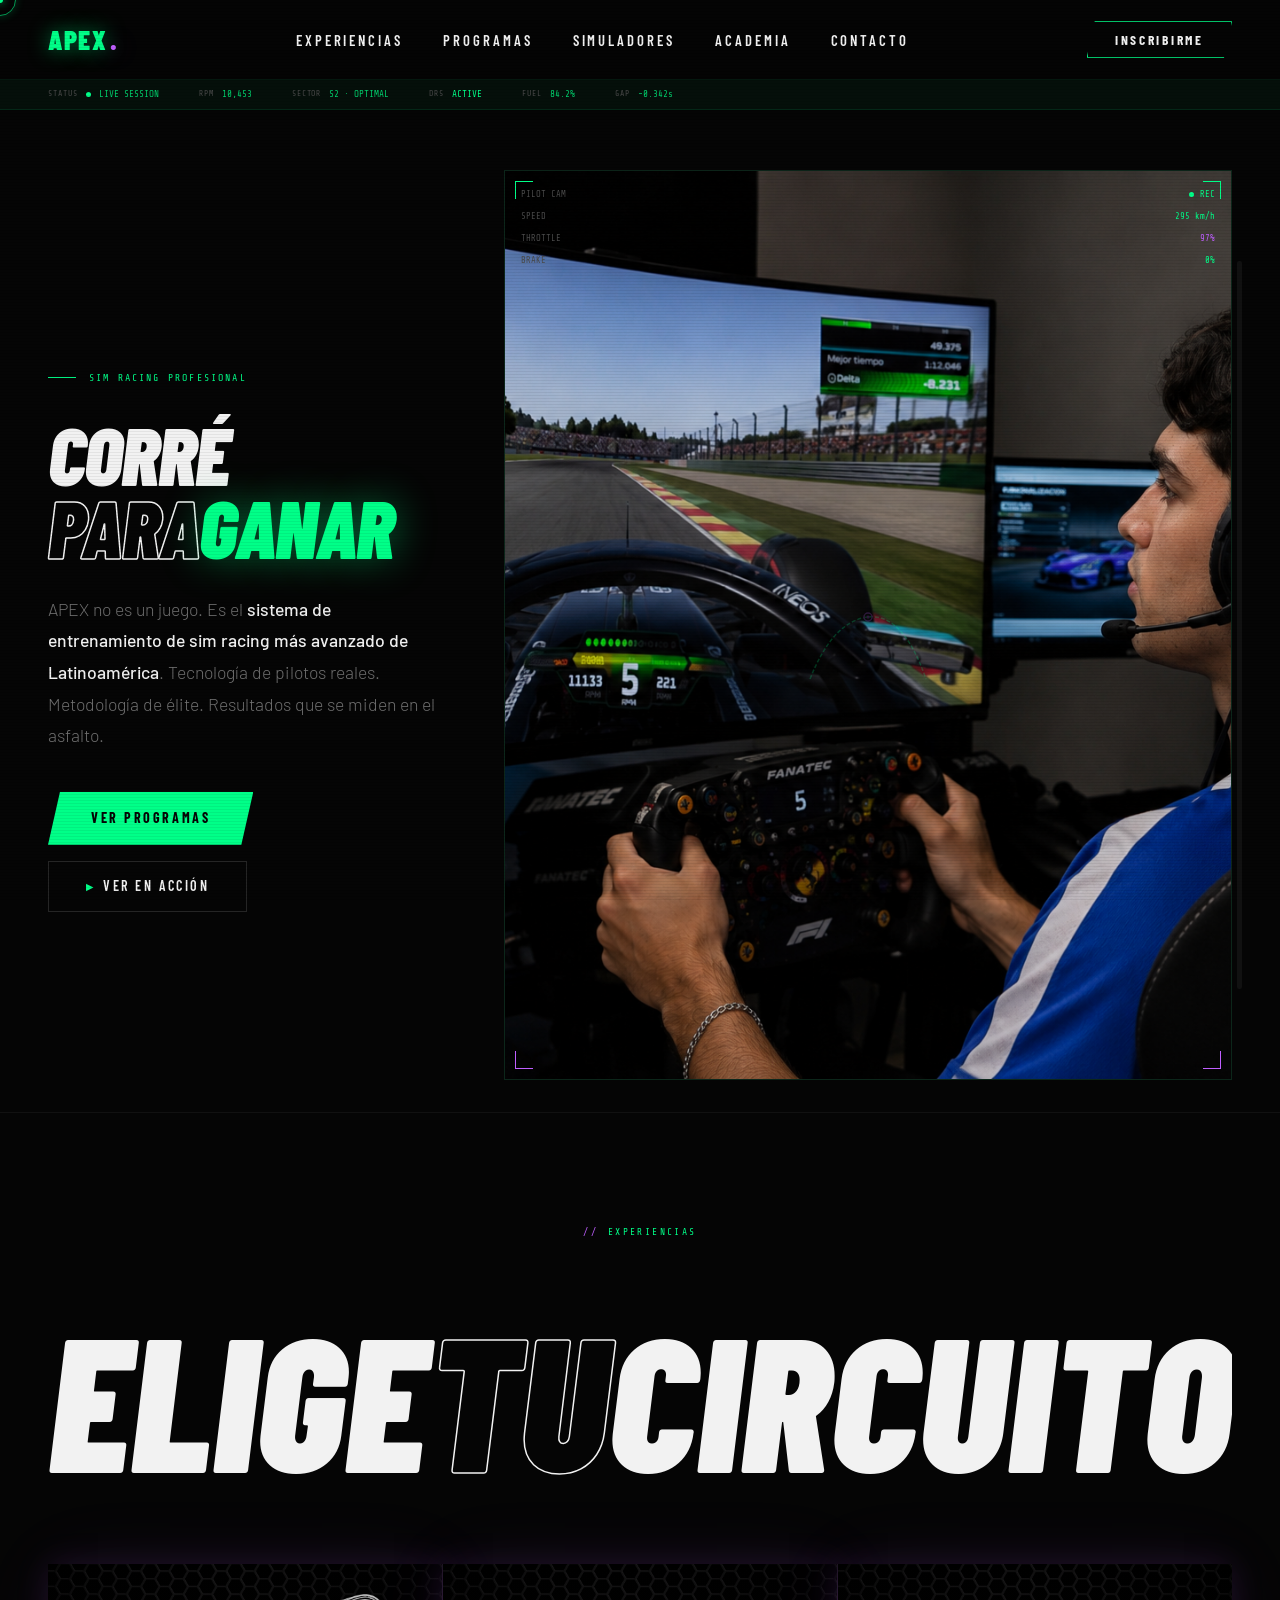
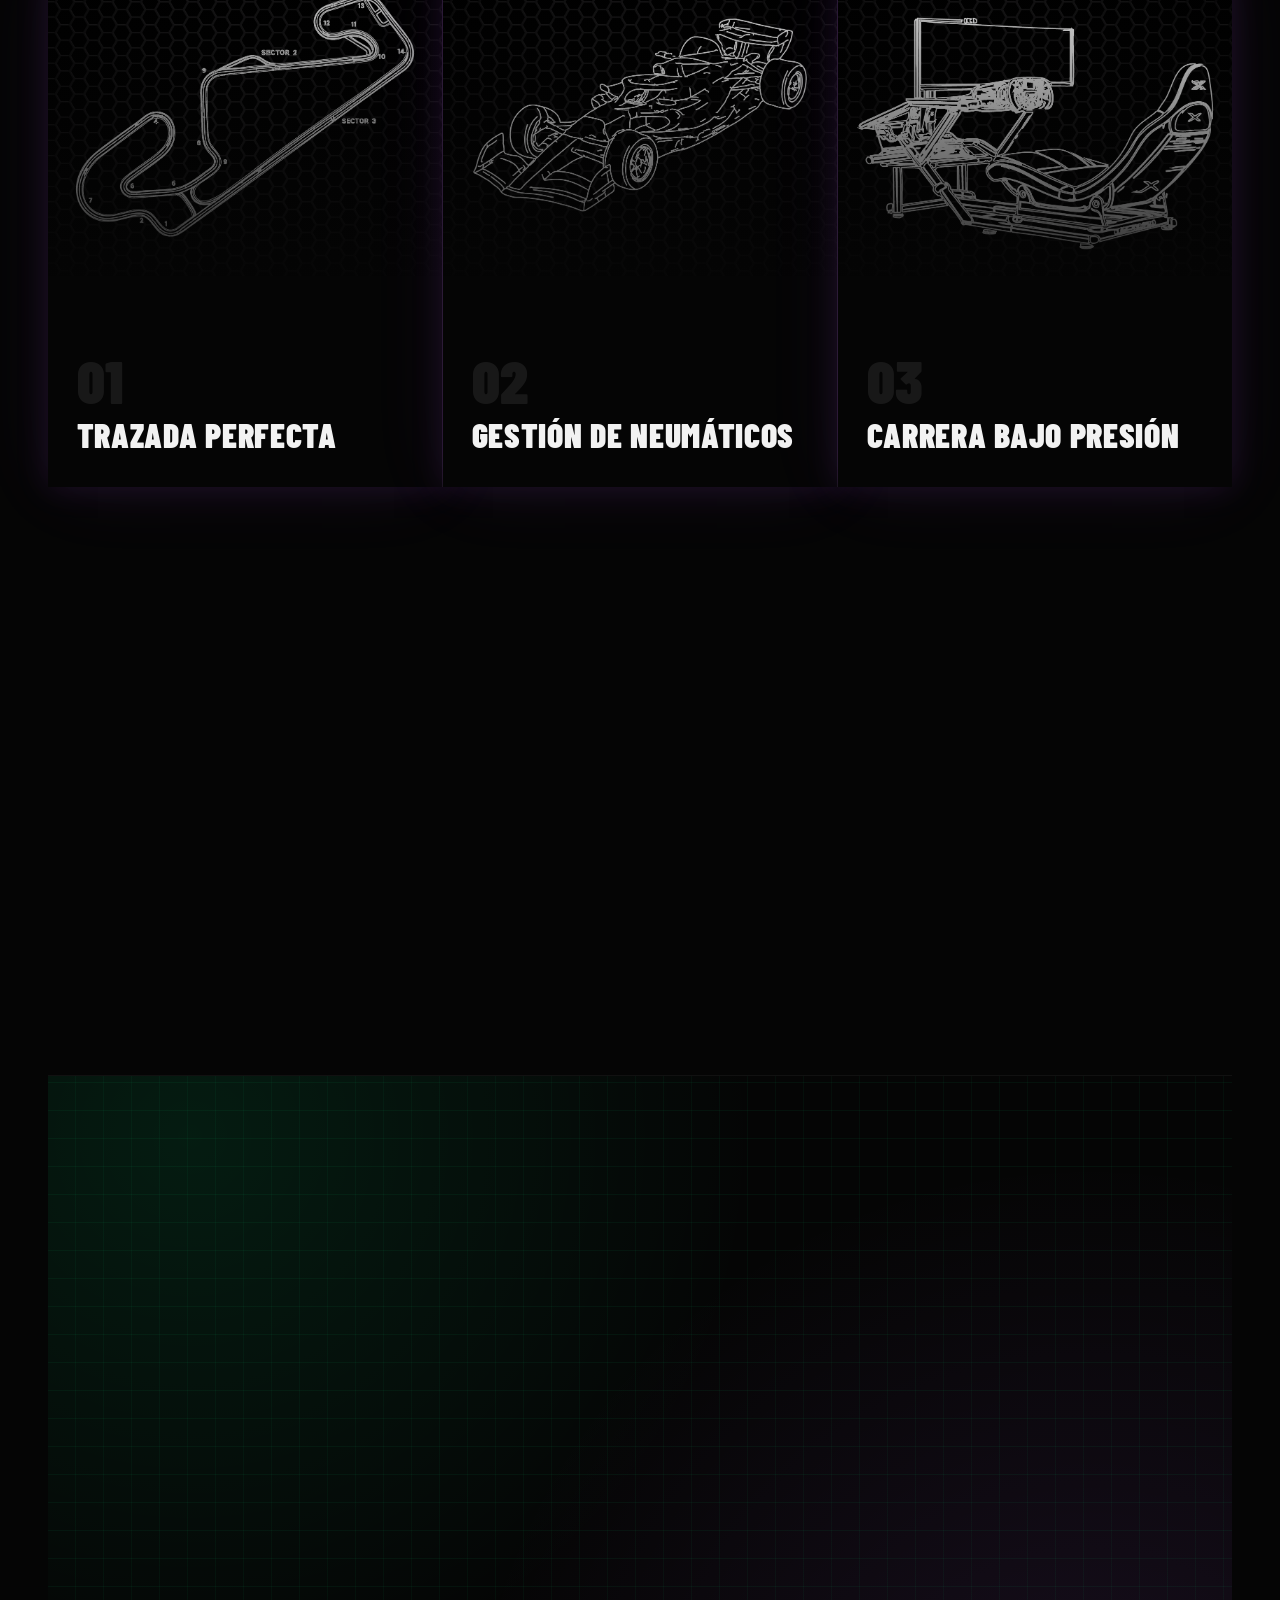
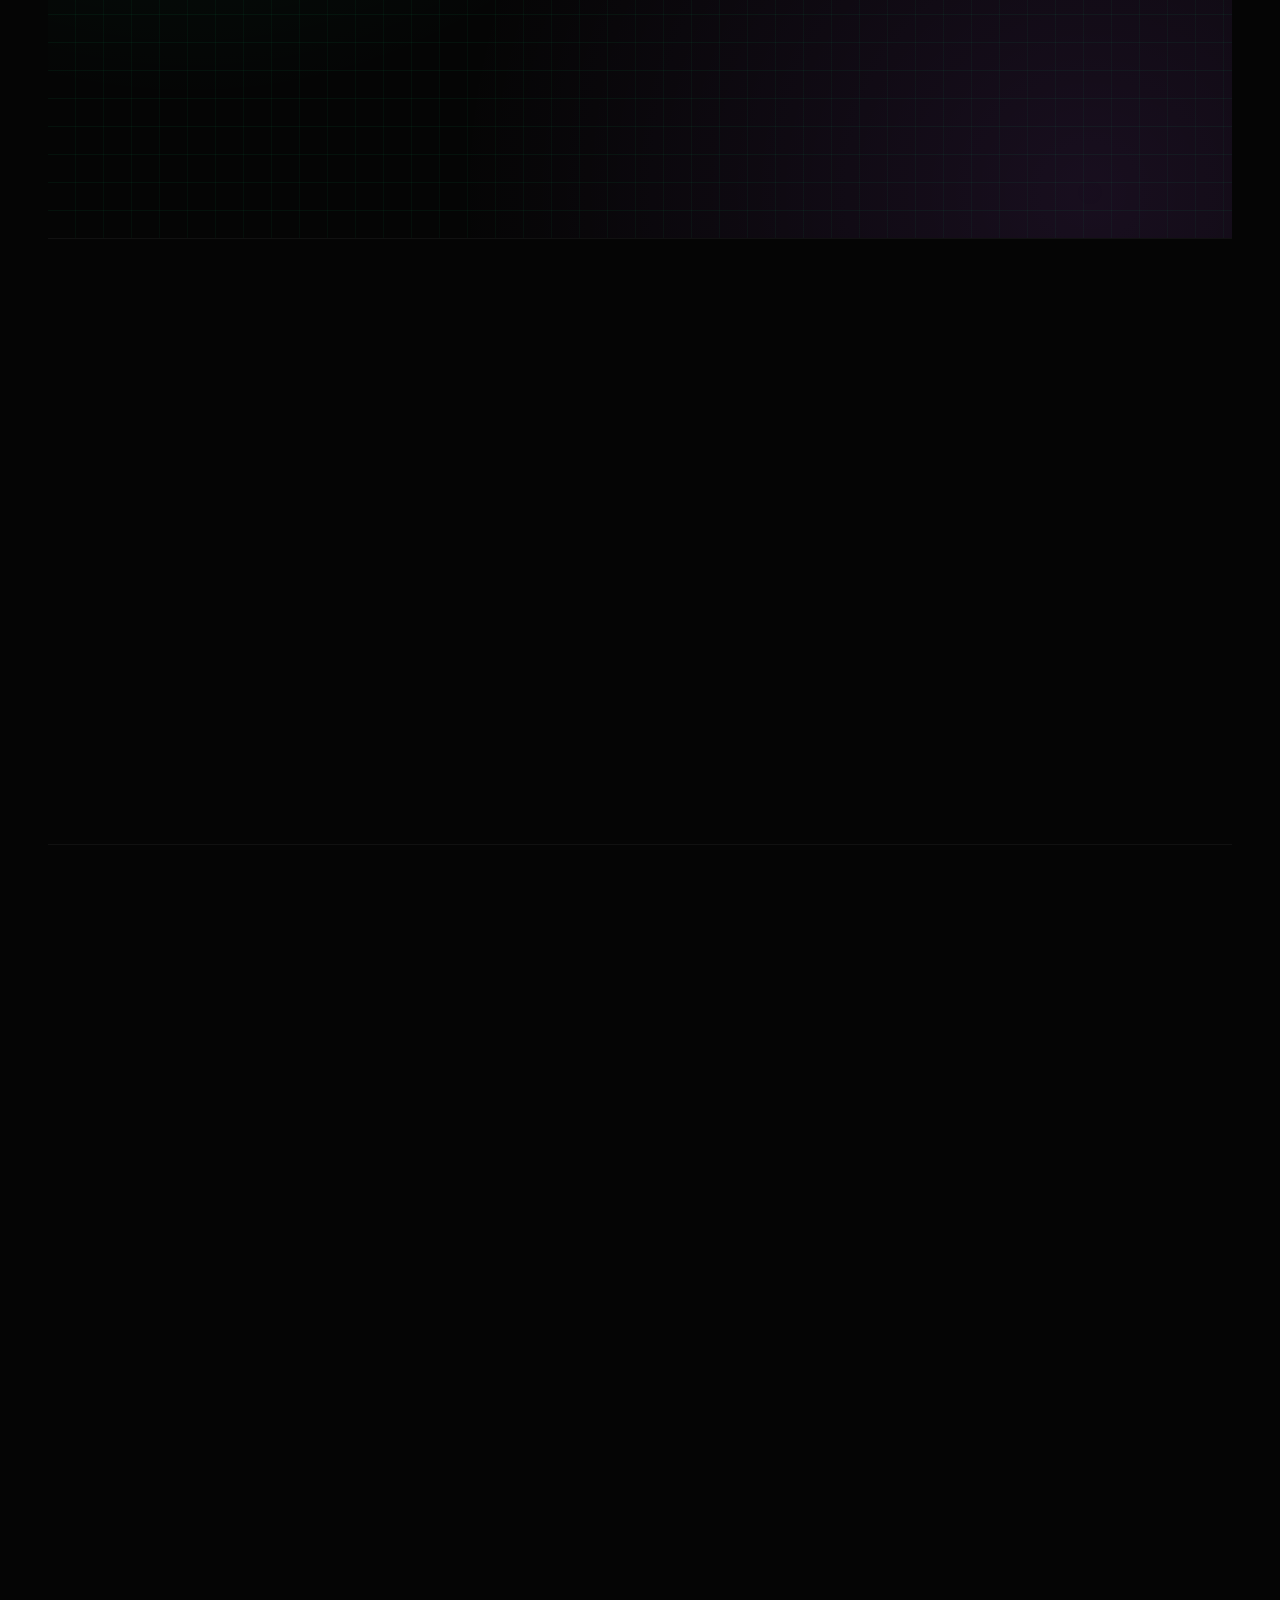
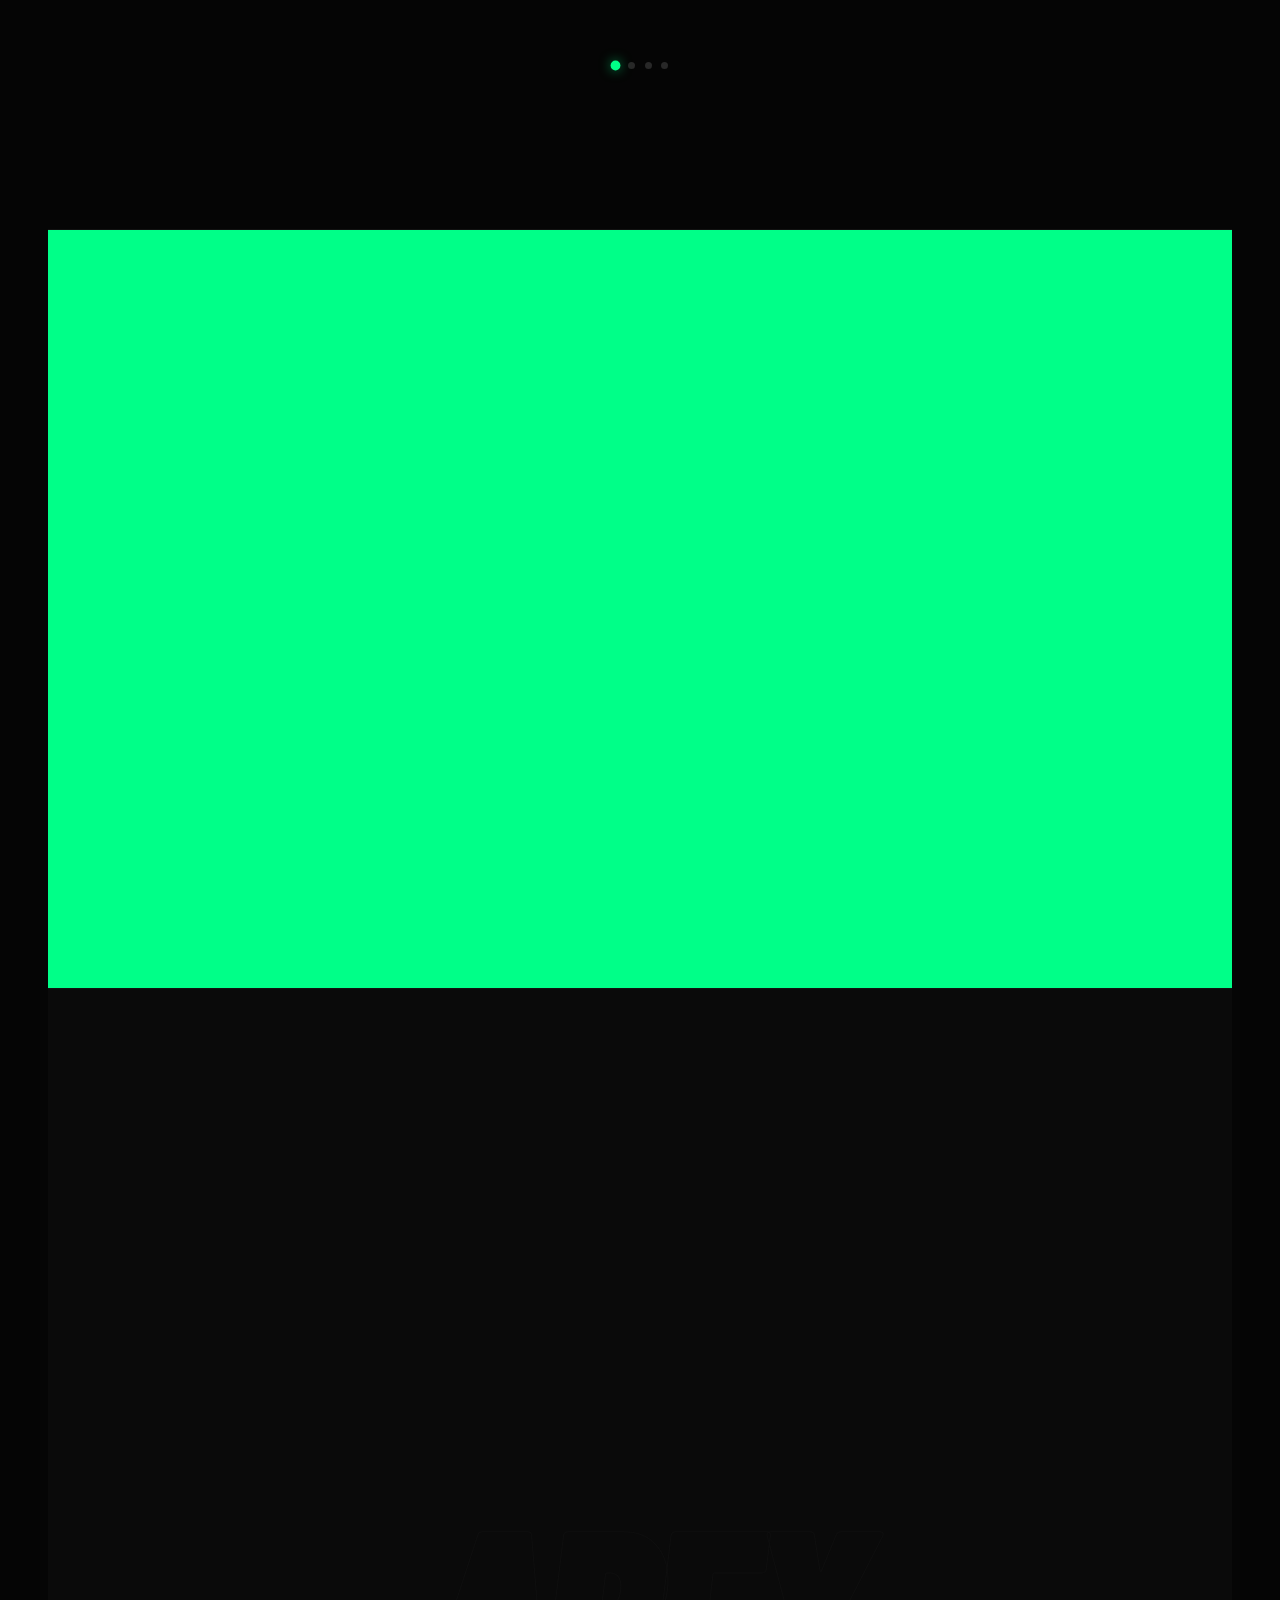
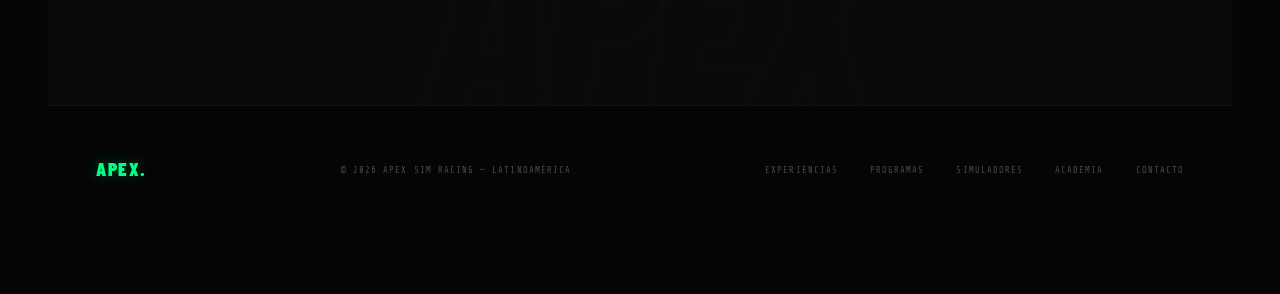
==== index.html @ 27a43dae "Update index.html" ====
<!DOCTYPE html>
<html lang="es">
<head>
<meta charset="UTF-8">
<meta name="viewport" content="width=device-width, initial-scale=1.0">
<title>APEX — Sim Racing Profesional</title>
<link rel="preconnect" href="https://fonts.googleapis.com">
<link rel="preconnect" href="https://fonts.gstatic.com" crossorigin>
<link href="https://fonts.googleapis.com/css2?family=Barlow+Condensed:ital,wght@0,300;0,400;0,600;0,700;0,800;0,900;1,700;1,900&family=Barlow:wght@300;400;500&family=Share+Tech+Mono&display=swap" rel="stylesheet">
<link rel="stylesheet" href="style.css">
</head>
<body class="no-scroll">

<!-- ═══════ LOADER ═══════ -->
<div id="loader">
  <div class="loader-logo">APEX<span class="loader-dot">.</span></div>
  <div class="loader-bar-wrap" aria-hidden="true"><div class="loader-bar"></div></div>
</div>

<!-- CURSOR -->
<div id="cursor" aria-hidden="true"></div>
<div id="cursor-ring" aria-hidden="true"></div>

<!-- SCANLINES -->
<div class="scanlines" aria-hidden="true"></div>

<!-- SCROLL PROGRESS -->
<div id="scroll-bar" aria-hidden="true"></div>

<!-- ═══════ NAV ═══════ -->
<nav>
  <div class="nav-logo">APEX<span class="dot">.</span></div>
  <ul class="nav-links" id="nav-links">
    <li><a href="#experiencias">Experiencias</a></li>
    <li><a href="#programas">Programas</a></li>
    <li><a href="#tecnologia">Simuladores</a></li>
    <li><a href="#academia">Academia</a></li>
    <li><a href="#cta">Contacto</a></li>
  </ul>
  <button class="nav-toggle" id="nav-toggle" aria-label="Abrir menú" aria-expanded="false">
    <span></span>
    <span></span>
    <span></span>
  </button>
  <button class="nav-cta" onclick="document.getElementById('cta').scrollIntoView({behavior:'smooth'})">
    Inscribirme
  </button>
</nav>

<!-- ═══════ HERO ═══════ -->
<section id="hero">
  <video class="hero-bg-video" autoplay muted loop playsinline aria-hidden="true">
    <source src="video1.mp4" type="video/mp4">
  </video>
  <div class="hero-bg-overlay" aria-hidden="true"></div>

  <!-- Telemetry bar -->
  <div class="hero-telemetry-bar" aria-hidden="true">
    <div class="tel-item"><span class="lbl">Status</span><span class="tel-dot"></span>LIVE SESSION</div>
    <div class="tel-item"><span class="lbl">RPM</span><span id="tel-rpm">10,842</span></div>
    <div class="tel-item"><span class="lbl">Sector</span>S2 · OPTIMAL</div>
    <div class="tel-item"><span class="lbl">DRS</span><span style="color:var(--green)">ACTIVE</span></div>
    <div class="tel-item"><span class="lbl">Fuel</span>84.2%</div>
    <div class="tel-item"><span class="lbl">Gap</span>-0.342s</div>
  </div>

  <div class="hero-grid">
    <!-- LEFT -->
    <div class="hero-left">
      <div class="hero-tag">Sim Racing Profesional</div>

      <h1 class="hero-headline">
        <span class="hl-white">CORRÉ</span><br>
        <span class="hero-line2"><span class="hl-outline">PARA</span> <span class="hl-green">GANAR</span></span>
      </h1>

      <p class="hero-body">
        APEX no es un juego. Es el <strong>sistema de entrenamiento de sim racing más avanzado de Latinoamérica</strong>. Tecnología de pilotos reales. Metodología de élite. Resultados que se miden en el asfalto.
      </p>

      <div class="hero-actions">
        <a href="#programas" class="btn-primary">Ver Programas</a>
        <a href="#experiencias" class="btn-ghost"><span class="play">▶</span> Ver en Acción</a>
      </div>
    </div>

    <!-- RIGHT -->
    <div class="hero-right">
      <div class="hero-img-frame">
        <div class="hero-img-placeholder">
          <img src="foto1.png" alt="Piloto APEX en acción" class="hero-img-real">

          <div class="cbracket tl"></div>
          <div class="cbracket tr"></div>
          <div class="cbracket bl"></div>
          <div class="cbracket br"></div>

          <div class="hdo">
            <div class="hdo-row">
              <span>PILOT CAM</span>
              <span class="hdo-val" style="display:flex;align-items:center;gap:.4rem">
                <span class="tel-dot" style="width:5px;height:5px"></span>REC
              </span>
            </div>
            <div class="hdo-row">
              <span>SPEED</span>
              <span class="hdo-val" id="hero-speed">278 km/h</span>
            </div>
            <div class="hdo-row">
              <span>THROTTLE</span>
              <span class="hdo-val violet">97%</span>
            </div>
            <div class="hdo-row">
              <span>BRAKE</span>
              <span class="hdo-val">0%</span>
            </div>
          </div>

          <svg width="140" height="100" viewBox="0 0 140 100" fill="none"
               aria-hidden="true"
               style="position:relative;z-index:1;opacity:.2;margin-top:3rem">
            <path d="M12 80 Q35 22 70 18 Q105 14 128 80" stroke="#00ff88" stroke-width="1.5" fill="none" stroke-dasharray="4 2"/>
            <circle cx="70" cy="18" r="4" fill="none" stroke="#bf5fff" stroke-width="1.5"/>
            <circle cx="70" cy="18" r="1.5" fill="#bf5fff"/>
          </svg>
        </div>
        <div class="rpm-bar" aria-hidden="true"><div class="rpm-fill"></div></div>
      </div>
    </div>
  </div>
</section>

<!-- ═══════ EXPERIENCIAS ═══════ -->
<section id="experiencias">
  <div class="exp-header exp-header-centered">
    <div class="eyebrow reveal" style="justify-content:center">Experiencias</div>

    <div class="exp-headline-wrap reveal d1" id="exp-headline-wrap" aria-label="Elige tu circuito">
      <div class="exp-type-line" id="exp-headline-line">
        <span class="exp-letter" data-delay="80">E</span>
        <span class="exp-letter" data-delay="120">L</span>
        <span class="exp-letter" data-delay="160">I</span>
        <span class="exp-letter" data-delay="200">G</span>
        <span class="exp-letter" data-delay="240">E</span>
        <span class="exp-letter exp-gap" aria-hidden="true"> </span>
        <span class="exp-letter exp-tu" data-delay="300">T</span>
        <span class="exp-letter exp-tu" data-delay="340">U</span>
        <span class="exp-letter exp-gap" aria-hidden="true"> </span>
        <span class="exp-letter" data-delay="400">C</span>
        <span class="exp-letter" data-delay="440">I</span>
        <span class="exp-letter" data-delay="480">R</span>
        <span class="exp-letter" data-delay="520">C</span>
        <span class="exp-letter" data-delay="560">U</span>
        <span class="exp-letter" data-delay="600">I</span>
        <span class="exp-letter" data-delay="640">T</span>
        <span class="exp-letter" data-delay="680">O</span>
      </div>
    </div>
  </div>

  <div class="exp-circuits reveal d1">
    <div class="exp-circuit" role="button" tabindex="0" aria-label="Ver detalle: Trazada Perfecta">
      <div class="exp-circuit-inner">

        <div class="exp-circuit-front">
          <div class="exp-circuit-img" style="background-image:url('foto2.png')"></div>
          <div class="exp-circuit-body">
            <div class="exp-num">01</div>
            <div class="exp-name">Trazada Perfecta</div>
          </div>
          <div class="exp-flip-hint"><span class="exp-flip-icon">⟳</span>Ver más</div>
        </div>

        <div class="exp-circuit-back">
          <div class="exp-back-noise" aria-hidden="true"></div>
          <div class="exp-back-corner tl" aria-hidden="true"></div>
          <div class="exp-back-corner br" aria-hidden="true"></div>
          <div class="exp-back-eyebrow">// Módulo 01</div>
          <div class="exp-num">01</div>
          <svg class="exp-back-icon" viewBox="0 0 48 48" fill="none" aria-hidden="true">
            <path d="M6 40 L18 8 L30 8 L42 40" stroke="currentColor" stroke-width="2" stroke-linejoin="round"/>
            <path d="M12 28 H36" stroke="currentColor" stroke-width="2"/>
          </svg>
          <div class="exp-name">Trazada Perfecta</div>
          <div class="exp-back-rule"></div>
          <div class="exp-desc">Dominá la geometría de cada curva con telemetría en tiempo real.</div>
          <div class="exp-back-footer">
            <span class="exp-back-tag">Precisión</span>
            <span class="exp-flip-icon back">⟲ Volver</span>
          </div>
        </div>

      </div>
    </div>

    <div class="exp-circuit" role="button" tabindex="0" aria-label="Ver detalle: Gestión de Neumáticos">
      <div class="exp-circuit-inner">

        <div class="exp-circuit-front">
          <div class="exp-circuit-img" style="background-image:url('foto3.png')"></div>
          <div class="exp-circuit-body">
            <div class="exp-num">02</div>
            <div class="exp-name">Gestión de Neumáticos</div>
          </div>
          <div class="exp-flip-hint"><span class="exp-flip-icon">⟳</span>Ver más</div>
        </div>

        <div class="exp-circuit-back">
          <div class="exp-back-noise" aria-hidden="true"></div>
          <div class="exp-back-corner tl" aria-hidden="true"></div>
          <div class="exp-back-corner br" aria-hidden="true"></div>
          <div class="exp-back-eyebrow">// Módulo 02</div>
          <div class="exp-num">02</div>
          <svg class="exp-back-icon" viewBox="0 0 48 48" fill="none" aria-hidden="true">
            <circle cx="24" cy="24" r="16" stroke="currentColor" stroke-width="2"/>
            <circle cx="24" cy="24" r="6" stroke="currentColor" stroke-width="2"/>
            <path d="M24 8 V14 M24 34 V40 M8 24 H14 M34 24 H40" stroke="currentColor" stroke-width="2"/>
          </svg>
          <div class="exp-name">Gestión de Neumáticos</div>
          <div class="exp-back-rule"></div>
          <div class="exp-desc">Aprendé a leer y administrar cada décima de desgaste como un profesional. La consistencia gana carreras.</div>
          <div class="exp-back-footer">
            <span class="exp-back-tag">Consistencia</span>
            <span class="exp-flip-icon back">⟲ Volver</span>
          </div>
        </div>

      </div>
    </div>

    <div class="exp-circuit" role="button" tabindex="0" aria-label="Ver detalle: Carrera Bajo Presión">
      <div class="exp-circuit-inner">

        <div class="exp-circuit-front">
          <div class="exp-circuit-img" style="background-image:url('foto4.png')"></div>
          <div class="exp-circuit-body">
            <div class="exp-num">03</div>
            <div class="exp-name">Carrera Bajo Presión</div>
          </div>
          <div class="exp-flip-hint"><span class="exp-flip-icon">⟳</span>Ver más</div>
        </div>

        <div class="exp-circuit-back">
          <div class="exp-back-noise" aria-hidden="true"></div>
          <div class="exp-back-corner tl" aria-hidden="true"></div>
          <div class="exp-back-corner br" aria-hidden="true"></div>
          <div class="exp-back-eyebrow">// Módulo 03</div>
          <div class="exp-num">03</div>
          <svg class="exp-back-icon" viewBox="0 0 48 48" fill="none" aria-hidden="true">
            <path d="M8 40 L8 20 L18 20 L18 12 L30 12 L30 24 L40 24 L40 40 Z" stroke="currentColor" stroke-width="2" stroke-linejoin="round"/>
          </svg>
          <div class="exp-name">Carrera Bajo Presión</div>
          <div class="exp-back-rule"></div>
          <div class="exp-desc">Simulaciones de race-pace con adversarios y condiciones dinámicas. Mentalidad de campeón cuando más importa.</div>
          <div class="exp-back-footer">
            <span class="exp-back-tag">Mentalidad</span>
            <span class="exp-flip-icon back">⟲ Volver</span>
          </div>
        </div>

      </div>
    </div>
  </div>

  <div class="exp-carousel-dots" aria-hidden="true"></div>

  <div class="media-slider reveal d2">

    <img src="foto7.png" class="media-slide active" alt="Sesión Onboard">

    <img src="foto8.png" class="media-slide" alt="Cockpit Experience">

</div>

<!-- ═══════ PROGRAMAS ═══════ -->
<section id="programas">
  <div class="prog-header">
    <div class="eyebrow reveal">Programas</div>
    <h2 class="sec-title reveal d1">NUESTROS PROGRAMAS DE PILOTOS</h2>
    <p class="sec-sub reveal d2">Cada programa está diseñado por ex-pilotos de categorías internacionales. No hay atajos. Hay método.</p>
  </div>

  <div class="prog-cards">

    <!-- ENTRY -->
    <div class="prog-card entry-card reveal" role="button" tabindex="0" aria-label="Ver detalle del programa Entry">
      <div class="prog-glow"></div>
      <div class="prog-inner">

        <div class="prog-front">
          <div class="prog-flip-hint"><span class="exp-flip-icon">⟳</span>Detalles</div>
          <div class="prog-price-lockup">
            <div class="prog-price">$290</div>
            <div class="prog-period">/ programa</div>
          </div>
          <div class="prog-name">ENTRY</div>
          <div class="prog-front-rule"></div>
          <div class="prog-front-fill"></div>
          <div class="prog-header-row">
            <span class="prog-badge b-entry">NIVEL 01</span>
            <div class="prog-level-bars">
              <span class="bar bar-on bar-white"></span>
              <span class="bar bar-on bar-white"></span>
              <span class="bar bar-off bar-white"></span>
              <span class="bar bar-off bar-white"></span>
              <span class="bar bar-off bar-white"></span>
            </div>
          </div>
          <a href="detalle.html?prog=entry" class="prog-cta cta-entry">Comenzar →</a>
        </div>

        <div class="prog-back">
          <div class="prog-back-noise" aria-hidden="true"></div>
          <div class="prog-back-corner tl" aria-hidden="true"></div>
          <div class="prog-back-corner br" aria-hidden="true"></div>
          <div class="prog-back-eyebrow">// Nivel 01</div>
          <div class="prog-back-name">ENTRY</div>
          <p class="prog-tagline">Para pilotos que comienzan a tomarse en serio el sim</p>
          <hr class="prog-divider">
          <ul class="prog-features">
            <li>Introducción a telemetría y análisis de vueltas</li>
            <li>4 sesiones de 90 min en simulador</li>
            <li>Setup básico de volante y pedales</li>
            <li>Informe de evolución al cierre</li>
          </ul>
          <div class="prog-back-footer">
            <span class="prog-back-tag">Entry</span>
            <span class="exp-flip-icon back">⟲ Volver</span>
          </div>
        </div>

      </div>
    </div>

    <!-- PRO -->
    <div class="prog-card featured reveal d1" role="button" tabindex="0" aria-label="Ver detalle del programa Pro">
      <div class="prog-glow"></div>
      <div class="prog-inner">

        <div class="prog-front">
          <div class="prog-flip-hint"><span class="exp-flip-icon">⟳</span>Detalles</div>
          <div class="prog-price-lockup">
            <div class="prog-price">$590</div>
            <div class="prog-period">/ programa</div>
          </div>
          <div class="prog-name">PRO</div>
          <div class="prog-front-rule"></div>
          <div class="prog-front-fill"></div>
          <div class="prog-header-row">
            <span class="prog-badge b-featured">NIVEL 02 · MÁS POPULAR</span>
            <div class="prog-level-bars">
              <span class="bar bar-on bar-green"></span>
              <span class="bar bar-on bar-green"></span>
              <span class="bar bar-on bar-green"></span>
              <span class="bar bar-on bar-green"></span>
              <span class="bar bar-off bar-green"></span>
            </div>
          </div>
          <a href="detalle.html?prog=pro" class="prog-cta cta-featured">Comenzar →</a>
        </div>

        <div class="prog-back">
          <div class="prog-back-noise" aria-hidden="true"></div>
          <div class="prog-back-corner tl" aria-hidden="true"></div>
          <div class="prog-back-corner br" aria-hidden="true"></div>
          <div class="prog-back-eyebrow">// Nivel 02</div>
          <div class="prog-back-name">PRO</div>
          <p class="prog-tagline">El camino real de quienes apuntan a competir</p>
          <hr class="prog-divider">
          <ul class="prog-features">
            <li>8 sesiones de 2 hs con coach dedicado</li>
            <li>Análisis comparativo por sectores y datos de F1</li>
            <li>Psicología del piloto y gestión mental de carrera</li>
            <li>Acceso prioritario a eventos y campeonatos APEX</li>
          </ul>
          <div class="prog-back-footer">
            <span class="prog-back-tag">Pro</span>
            <span class="exp-flip-icon back">⟲ Volver</span>
          </div>
        </div>

      </div>
    </div>

    <!-- ELITE -->
    <div class="prog-card elite-card reveal d2" role="button" tabindex="0" aria-label="Ver detalle del programa Elite">
      <div class="prog-glow"></div>
      <div class="prog-inner">

        <div class="prog-front">
          <div class="prog-flip-hint"><span class="exp-flip-icon">⟳</span>Detalles</div>
          <div class="prog-price-lockup">
            <div class="prog-price">$990</div>
            <div class="prog-period">/ mes</div>
          </div>
          <div class="prog-name">ELITE</div>
          <div class="prog-front-rule"></div>
          <div class="prog-front-fill"></div>
          <div class="prog-header-row">
            <span class="prog-badge b-elite">NIVEL 03 · ELITE</span>
            <div class="prog-level-bars">
              <span class="bar bar-on bar-violet"></span>
              <span class="bar bar-on bar-violet"></span>
              <span class="bar bar-on bar-violet"></span>
              <span class="bar bar-on bar-violet"></span>
              <span class="bar bar-on bar-violet"></span>
            </div>
          </div>
          <a href="detalle.html?prog=elite" class="prog-cta cta-elite">Comenzar →</a>
        </div>

        <div class="prog-back">
          <div class="prog-back-noise" aria-hidden="true"></div>
          <div class="prog-back-corner tl" aria-hidden="true"></div>
          <div class="prog-back-corner br" aria-hidden="true"></div>
          <div class="prog-back-eyebrow">// Nivel 03 · Elite</div>
          <div class="prog-back-name">ELITE</div>
          <p class="prog-tagline">Entrenamiento sin límites. Solo para los más comprometidos</p>
          <hr class="prog-divider">
          <ul class="prog-features">
            <li>Acceso ilimitado por 30 días a todos los simuladores</li>
            <li>Coach personal con ex-piloto profesional</li>
            <li>Telemetría avanzada + análisis de video onboard</li>
            <li>Programa de nutrición y preparación física para pilotos</li>
          </ul>
          <div class="prog-back-footer">
            <span class="prog-back-tag">Elite</span>
            <span class="exp-flip-icon back">⟲ Volver</span>
          </div>
        </div>

      </div>
    </div>

  </div>

  <div class="prog-carousel-dots" aria-hidden="true"></div>

</section>


<!-- ═══════ SIMULADOR ═══════ -->
<section id="simulador">
  <div class="sim-header">
    <div class="eyebrow reveal" style="justify-content:center">El Equipo</div>

    <div class="exp-headline-wrap reveal d1" id="sim-headline-wrap" aria-label="El simulador por dentro">
      <div class="exp-type-line" id="sim-headline-line">
        <span class="exp-letter" data-delay="80">E</span>
        <span class="exp-letter" data-delay="120">L</span>
        <span class="exp-letter exp-gap" aria-hidden="true"> </span>
        <span class="exp-letter" data-delay="180">S</span>
        <span class="exp-letter" data-delay="220">I</span>
        <span class="exp-letter" data-delay="260">M</span>
        <span class="exp-letter" data-delay="300">U</span>
        <span class="exp-letter" data-delay="340">L</span>
        <span class="exp-letter" data-delay="380">A</span>
        <span class="exp-letter" data-delay="420">D</span>
        <span class="exp-letter" data-delay="460">O</span>
        <span class="exp-letter" data-delay="500">R</span>
        <span class="exp-letter exp-gap" aria-hidden="true"> </span>
        <span class="exp-letter exp-tu" data-delay="560">P</span>
        <span class="exp-letter exp-tu" data-delay="600">O</span>
        <span class="exp-letter exp-tu" data-delay="640">R</span>
        <span class="exp-letter exp-gap" aria-hidden="true"> </span>
        <span class="exp-letter" data-delay="700">D</span>
        <span class="exp-letter" data-delay="740">E</span>
        <span class="exp-letter" data-delay="780">N</span>
        <span class="exp-letter" data-delay="820">T</span>
        <span class="exp-letter" data-delay="860">R</span>
        <span class="exp-letter" data-delay="900">O</span>
      </div>
    </div>
  </div>

  <div class="sim-reveal-wrap reveal d2" id="sim-wrap" role="button" tabindex="0" aria-label="Alternar vista del simulador">
    <div class="sim-img-stack">
      <img src="foto5.png" alt="Simulador APEX — vista exterior" class="sim-base-img" id="sim-img-base" draggable="false">
      <img src="foto6.png" alt="Simulador APEX — vista interior" class="sim-alt-img" id="sim-img-alt" draggable="false">
    </div>
    <div class="sim-overlay-text" aria-hidden="true">
      <span class="sim-hint">// HACÉ CLICK</span>
    </div>
  </div>
</section>

<!-- ═══════ TECNOLOGIA ═══════ -->
<section id="tecnologia">
  <div class="prog-header">
    <div class="eyebrow reveal">Tecnología</div>
    <h2 class="sec-title reveal d1">HARDWARE DE NIVEL MUNDIAL</h2>
    <p class="sec-sub reveal d2">Los mismos sistemas que usan los equipos de fábrica. Sin compromisos.</p>
  </div>

  <div class="tech-scroll-hint reveal d2">← Arrastrá o elegí un punto →</div>

  <div class="tech-carousel reveal d2">
    <div class="tech-track">
      <div class="tech-item" style="background-image:url('foto17.png')">
        <div class="tech-num">01</div>
        <div class="tech-name">Movimiento de 6 Ejes DOF</div>
      </div>
      <div class="tech-item" style="background-image:url('foto18.png')">
        <div class="tech-num">02</div>
        <div class="tech-name">Volantes Direct Drive</div>
      </div>
      <div class="tech-item" style="background-image:url('foto19.png')">
        <div class="tech-num">03</div>
        <div class="tech-name">Pedales de Carga Celda</div>
      </div>
      <div class="tech-item" style="background-image:url('foto20.png')">
        <div class="tech-num">04</div>
        <div class="tech-name">Visión Triple Pantalla + VR</div>
      </div>
    </div>
  </div>

  <div class="tech-carousel-dots" aria-hidden="true"></div>

</section>

<!-- ═══════ ACADEMIA F3 ═══════ -->
<section id="academia">
  <div class="academy-inner">
    <div class="academy-left">
      <div class="year-badge reveal"><span class="yr">2027</span> PRÓXIMAMENTE</div>
      <div class="eyebrow reveal">Academia de Talentos</div>
      <h2 class="sec-title reveal d1">DEL SIM A LA PISTA<br><span class="t-green">REAL</span></h2>
      <p class="sec-sub reveal d2" style="font-size:1.05rem;">
        En 2026, la FIA validó las competencias virtuales. Los equipos de Fórmula buscan talentos en los simuladores. APEX cierra convenios con equipos de <span class="t-violet">Fórmula 3</span> para 2027 — tus vueltas acá son tu prueba de ingreso.
      </p>
    </div>

    <div class="pipeline-box reveal-r d1">
      <div class="pipeline-step">
        <div class="p-icon">01</div>
        <div>
          <div class="p-title">Entrenamiento APEX</div>
          <div class="p-desc">Perfeccionás técnica, telemetría y mentalidad competitiva en nuestros simuladores de élite.</div>
        </div>
      </div>
      <div class="pipeline-step">
        <div class="p-icon">02</div>
        <div>
          <div class="p-title">Selección Interna</div>
          <div class="p-desc">Los mejores tiempos y la consistencia determinan los pilotos elegibles para el pipeline.</div>
        </div>
      </div>
      <div class="pipeline-step">
        <div class="p-icon">03</div>
        <div>
          <div class="p-title">Evaluación F3 — 2027</div>
          <div class="p-desc">Convenios con equipos internacionales de Fórmula 3. Tus métricas de sim hablan por vos.</div>
        </div>
      </div>
      <div class="pipeline-step p-final">
        <div class="p-icon">→</div>
        <div>
          <div class="p-title">Test en Pista Real</div>
          <div class="p-desc">El simulador fue el boleto. La pista es el destino.</div>
        </div>
      </div>
    </div>
  </div>
</section>

<!-- ═══════ CTA ═══════ -->
<section id="cta">
  <div class="cta-bg-text" aria-hidden="true">APEX</div>

  <span class="cta-tag reveal">Dar el Paso</span>

  <h2 class="cta-title reveal d1">
    <span class="t-outline"><span class="cta-main-text">EL TIEMPO</span></span><br>
    ES <span class="t-green">AHORA</span>
  </h2>

  <p class="cta-sub reveal d2">
    Cada vuelta que no entrenás es una vuelta que otro aprovecha. APEX tiene cupos limitados por diseño. Así garantizamos la atención que merecés.
  </p>

  <div class="cta-actions reveal d3">
    <a href="mailto:info@apexsimracing.com" class="btn-primary">Reservar Mi Lugar</a>
    <a href="#programas" class="btn-ghost"><span class="play">▶</span> Ver Programas</a>
  </div>

  <p class="cta-note reveal d4">Cupos limitados · Respuesta en menos de 24 hs</p>
</section>

<!-- ═══════ FOOTER ═══════ -->
<footer>
  <div class="footer-logo">APEX.</div>
  <p class="footer-copy">© 2026 APEX Sim Racing — Latinoamérica</p>
  <div class="footer-links">
    <a href="#experiencias">Experiencias</a>
    <a href="#programas">Programas</a>
    <a href="#tecnologia">Simuladores</a>
    <a href="#academia">Academia</a>
    <a href="mailto:info@apexsimracing.com">Contacto</a>
  </div>
</footer>

<script src="script.js"></script>

<!-- ═══════ SCRIPT: SIMULADOR — TOGGLE CLICK ═══════ -->
<script>
(function(){
  var wrap    = document.getElementById('sim-wrap');
  var imgBase = document.getElementById('sim-img-base');
  var imgAlt  = document.getElementById('sim-img-alt');
  var hint    = wrap ? wrap.querySelector('.sim-hint') : null;
  if(!wrap || !imgBase || !imgAlt) return;

  var showingAlt = false;

  function toggle(){
    showingAlt = !showingAlt;
    if(showingAlt){
      imgAlt.classList.add('sim-visible');
      imgBase.classList.add('sim-hidden');
    } else {
      imgAlt.classList.remove('sim-visible');
      imgBase.classList.remove('sim-hidden');
    }
  }

  wrap.addEventListener('click', toggle);
  wrap.addEventListener('keydown', function(e){
    if(e.key === 'Enter' || e.key === ' '){{ e.preventDefault(); toggle(); }}
  });
})();
</script>

<!-- ═══════ SCRIPT: LOADER ═══════ -->
<script>
(function(){
  var loader = document.getElementById('loader');
  var bar = document.querySelector('.loader-bar');
  var progress = 0;
  var interval = setInterval(function(){
    progress += Math.random() * 18 + 6;
    if(progress >= 100){
      progress = 100;
      clearInterval(interval);
      bar.style.width = '100%';
      setTimeout(function(){
        loader.classList.add('loader-out');
        setTimeout(function(){
          loader.style.display = 'none';
          document.body.classList.remove('no-scroll');
        }, 700);
      }, 300);
    } else {
      bar.style.width = progress + '%';
    }
  }, 120);
})();
</script>

<!-- ═══════ SCRIPT: HEADING ANIMADO EXPERIENCIAS ═══════ -->
<script>
(function(){
  function fitExpHeadline(){
    var line = document.getElementById('exp-headline-line');
    if(!line) return;
    var section = document.getElementById('experiencias');
    var style = section ? window.getComputedStyle(section) : null;
    var padL = style ? parseFloat(style.paddingLeft) : 48;
    var padR = style ? parseFloat(style.paddingRight) : 48;
    var w = (section ? section.offsetWidth : line.parentElement.offsetWidth) - padL - padR;
    var fs = 10;
    line.style.fontSize = fs + 'px';
    while(line.scrollWidth <= w && fs < 800){
      fs += 2;
      line.style.fontSize = fs + 'px';
    }
    line.style.fontSize = (fs - 2) + 'px';
  }

  fitExpHeadline();
  window.addEventListener('resize', fitExpHeadline);

  var triggered = false;
  var observer = new IntersectionObserver(function(entries){
    entries.forEach(function(entry){
      if(entry.isIntersecting && !triggered){
        triggered = true;
        document.querySelectorAll('#exp-headline-line .exp-letter[data-delay]').forEach(function(el){
          var delay = parseInt(el.dataset.delay) || 0;
          setTimeout(function(){ el.classList.add('exp-letter-animate'); }, delay);
        });
      }
    });
  }, { threshold: 0.2 });

  var wrap = document.getElementById('exp-headline-wrap');
  if(wrap) observer.observe(wrap);
})();
</script>

<!-- ═══════ SCRIPT: HEADING ANIMADO SIMULADOR ═══════ -->
<script>
(function(){
  function fitSimHeadline(){
    var line = document.getElementById('sim-headline-line');
    if(!line) return;
    var header = document.querySelector('.sim-header');
    var hStyle = header ? window.getComputedStyle(header) : null;
    var padL = hStyle ? parseFloat(hStyle.paddingLeft) : 48;
    var padR = hStyle ? parseFloat(hStyle.paddingRight) : 48;
    var w = (header ? header.offsetWidth : line.parentElement.offsetWidth) - padL - padR;
    var fs = 10;
    line.style.fontSize = fs + 'px';
    while(line.scrollWidth <= w && fs < 800){
      fs += 2;
      line.style.fontSize = fs + 'px';
    }
    line.style.fontSize = (fs - 2) + 'px';
  }

  fitSimHeadline();
  window.addEventListener('resize', fitSimHeadline);

  var triggered = false;
  var observer = new IntersectionObserver(function(entries){
    entries.forEach(function(entry){
      if(entry.isIntersecting && !triggered){
        triggered = true;
        document.querySelectorAll('#sim-headline-line .exp-letter[data-delay]').forEach(function(el){
          var delay = parseInt(el.dataset.delay) || 0;
          setTimeout(function(){ el.classList.add('exp-letter-animate'); }, delay);
        });
      }
    });
  }, { threshold: 0.2 });

  var wrap = document.getElementById('sim-headline-wrap');
  if(wrap) observer.observe(wrap);
})();
</script>

</body>
</html>
---- style.css ----
/* ═══════════════════════════════════════════
   APEX SIM RACING — style.css
   Paleta: Negro · Verde Neón · Violeta Neón
═══════════════════════════════════════════ */

*,*::before,*::after{box-sizing:border-box;margin:0;padding:0}

:root{
  --black:    #050505;
  --dark:     #0a0a0a;
  --surface:  #0f0f0f;
  --surface2: #141414;
  --green:    #00ff88;
  --green-dim:#00cc6a;
  --green-glow:rgba(0,255,136,.18);
  --violet:   #bf5fff;
  --violet-dim:#8b2fc9;
  --violet-glow:rgba(191,95,255,.18);
  --white:    #f2f2f2;
  --muted:    #4a4a4a;
  --muted2:   #282828;
  --ff-display:'Barlow Condensed',sans-serif;
  --ff-body:  'Barlow',sans-serif;
  --ff-mono:  'Share Tech Mono',monospace;
}

/* ── BASE ── */
html{scroll-behavior:smooth;overflow-x:hidden}
body{
  background:var(--black);color:var(--white);
  font-family:var(--ff-body);font-size:16px;line-height:1.6;
  overflow-x:hidden;
}
body.no-scroll{overflow:hidden}

/* ── LOADER ── */
#loader{
  position:fixed;inset:0;z-index:99999;
  background:var(--black);
  display:flex;flex-direction:column;align-items:center;justify-content:center;gap:2.5rem;
  transition:opacity .7s ease, transform .7s ease;
}
#loader.loader-out{
  opacity:0;
  transform:translateY(-8px);
  pointer-events:none;
}
.loader-logo{
  font-family:var(--ff-display);font-weight:900;font-style:italic;
  font-size:clamp(3.5rem,10vw,7rem);
  letter-spacing:.06em;color:var(--white);
  display:flex;align-items:center;
  animation:loaderPulse 1.8s ease-in-out infinite;
}
.loader-dot{
  color:var(--green);
  text-shadow:0 0 30px rgba(0,255,136,.6);
}
@keyframes loaderPulse{
  0%,100%{opacity:1}
  50%{opacity:.5}
}
.loader-bar-wrap{
  width:160px;height:2px;
  background:rgba(255,255,255,.08);
  overflow:hidden;
}
.loader-bar{
  height:100%;width:0%;
  background:linear-gradient(90deg,var(--green),var(--violet));
  transition:width .15s ease;
  box-shadow:0 0 8px rgba(0,255,136,.4);
}
a{color:inherit;text-decoration:none}
button{cursor:pointer}
img{max-width:100%;height:auto;display:block}
::-webkit-scrollbar{width:2px}
::-webkit-scrollbar-track{background:var(--dark)}
::-webkit-scrollbar-thumb{background:var(--green)}

/* ── CURSOR ── */
#cursor{
  position:fixed;width:6px;height:6px;border-radius:50%;
  background:var(--green);z-index:9999;pointer-events:none;
  transform:translate(-50%,-50%);
  box-shadow:0 0 8px rgba(0,255,136,.8);
  transition:opacity .2s;
}

/* ── CURSOR RING ── */
#cursor-ring{
  position:fixed;width:32px;height:32px;border-radius:50%;
  border:1.5px solid rgba(0,255,136,.6);
  z-index:9998;pointer-events:none;
  transform:translate(-50%,-50%);
  transition:width .25s,height .25s,border-color .25s,opacity .2s;
  box-shadow:0 0 10px rgba(0,255,136,.2);
}
body:has(a:hover) #cursor-ring,
body:has(button:hover) #cursor-ring{
  width:50px;height:50px;
  border-color:rgba(191,95,255,.7);
  box-shadow:0 0 18px rgba(191,95,255,.3);
}

/* ── SCANLINES ── */
.scanlines{
  position:fixed;inset:0;pointer-events:none;z-index:9997;
  background:repeating-linear-gradient(
    0deg,rgba(0,0,0,.06) 0px,rgba(0,0,0,.06) 1px,
    transparent 1px,transparent 3px
  );
}

/* ── SCROLL PROGRESS ── */
#scroll-bar{
  position:fixed;top:80px;left:0;height:2px;width:0%;
  background:linear-gradient(90deg,var(--green),var(--violet));
  z-index:300;transition:width .05s linear;
  box-shadow:0 0 8px rgba(0,255,136,.4);
}

/* ══════════════════════════════
   NAV
══════════════════════════════ */
nav{
  position:fixed;top:0;left:0;right:0;z-index:200;
  display:flex;align-items:center;justify-content:space-between;
  padding:0 3rem;height:80px;
  background:rgba(5,5,5,.9);
  backdrop-filter:blur(16px);
  border-bottom:1px solid rgba(0,255,136,.08);
}
.nav-logo{
  font-family:var(--ff-display);font-weight:900;font-size:1.7rem;
  letter-spacing:.06em;color:var(--green);
  display:flex;align-items:center;gap:2px;
  text-shadow:0 0 20px rgba(0,255,136,.5);
}
.nav-logo .dot{color:var(--violet);text-shadow:0 0 20px rgba(191,95,255,.5)}
.nav-links{display:flex;gap:2.5rem;list-style:none}
.nav-links a{
  font-family:var(--ff-display);font-size:.92rem;font-weight:600;
  letter-spacing:.2em;text-transform:uppercase;color:var(--white);
  transition:color .2s;position:relative;
}
.nav-links a::after{
  content:'';position:absolute;bottom:-2px;left:0;width:0;height:1px;
  background:var(--green);transition:width .3s ease;
}
.nav-links a:hover{color:var(--green)}
.nav-links a:hover::after{width:100%}
.nav-cta{
  font-family:var(--ff-display);font-size:.85rem;font-weight:700;
  letter-spacing:.2em;text-transform:uppercase;
  background:transparent;color:var(--white);
  padding:.55rem 1.7rem;border:1px solid var(--green);
  transition:all .25s;
  clip-path:polygon(8px 0%,100% 0%,calc(100% - 8px) 100%,0% 100%);
  box-shadow:0 0 12px rgba(0,255,136,.15);
}
.nav-cta:hover{
  background:var(--green);color:var(--black);
  box-shadow:0 0 28px rgba(0,255,136,.4);
}
.nav-toggle{
  display:none;flex-direction:column;gap:5px;
  background:none;border:none;padding:4px;
}
.nav-toggle span{
  width:22px;height:2px;background:var(--green);
  display:block;transition:all .3s;
}
.nav-toggle.open span:nth-child(1){transform:rotate(45deg) translate(5px,5px)}
.nav-toggle.open span:nth-child(2){opacity:0}
.nav-toggle.open span:nth-child(3){transform:rotate(-45deg) translate(5px,-5px)}

/* ══════════════════════════════
   HERO
══════════════════════════════ */
#hero{
  min-height:100vh;display:flex;flex-direction:column;
  padding:80px 3rem 0;position:relative;overflow:hidden;
}
.hero-telemetry-bar{
  position:absolute;top:80px;left:0;right:0;height:30px;
  background:rgba(0,255,136,.04);
  border-bottom:1px solid rgba(0,255,136,.1);
  display:flex;align-items:center;padding:0 3rem;gap:2.5rem;overflow:hidden;
}
.tel-item{
  font-family:var(--ff-mono);font-size:.58rem;
  color:var(--green-dim);white-space:nowrap;
  display:flex;align-items:center;gap:.5rem;
}
.tel-item .lbl{color:var(--muted);font-size:.5rem;letter-spacing:.12em;text-transform:uppercase}
.tel-dot{width:5px;height:5px;border-radius:50%;background:var(--green);animation:blink 1.2s infinite;display:inline-block}
@keyframes blink{0%,100%{opacity:1;box-shadow:0 0 6px var(--green)}50%{opacity:.2;box-shadow:none}}
.hero-grid{
  display:grid;grid-template-columns:0.7fr 1.3fr;
  flex:1;padding-top:90px;align-items:center;gap:4rem;
  position:relative;z-index:1;
}
.hero-left{
  display:flex;flex-direction:column;justify-content:center;
}
.hero-tag{
  font-family:var(--ff-mono);font-size:.62rem;letter-spacing:.22em;
  text-transform:uppercase;color:var(--green);
  display:flex;align-items:center;gap:.8rem;margin-bottom:2rem;
  opacity:0;animation:fadeUp .6s .2s forwards;
}
.hero-tag::before{content:'';width:28px;height:1px;background:var(--green);flex-shrink:0}
.hero-headline{
  font-family:var(--ff-display);font-weight:900;font-style:italic;
  font-size:clamp(3.4rem,6.4vw,7rem);line-height:.88;
  letter-spacing:-.02em;text-transform:uppercase;
  margin-bottom:2rem;
  opacity:0;animation:fadeUp .7s .35s forwards;
  position:relative;z-index:1;
}
.hero-line2{display:inline-flex;white-space:nowrap;align-items:baseline}
.hl-white{color:var(--white)}
.hl-outline{-webkit-text-stroke:1.5px var(--white);color:transparent}
.hl-green{
  color:var(--green);text-shadow:0 0 40px rgba(0,255,136,.4);
  display:inline-block;animation:glitch 6s 2s infinite;
}
@keyframes glitch{
  0%,94%,100%{clip-path:none;transform:none;text-shadow:0 0 40px rgba(0,255,136,.4)}
  95%{clip-path:polygon(0 20%,100% 20%,100% 50%,0 50%);transform:translate(-4px,0);text-shadow:-4px 0 var(--violet),4px 0 var(--green)}
  96%{clip-path:polygon(0 60%,100% 60%,100% 80%,0 80%);transform:translate(4px,0);text-shadow:4px 0 var(--violet),-4px 0 var(--green)}
  97%{clip-path:polygon(0 0%,100% 0%,100% 30%,0 30%);transform:translate(-2px,2px);text-shadow:-2px 0 var(--violet)}
  98%{clip-path:none;transform:translate(0,0)}
}
.hero-body{
  font-size:1.1rem;color:#707070;line-height:1.8;
  max-width:440px;margin-bottom:2.5rem;font-weight:300;
  opacity:0;animation:fadeUp .7s .5s forwards;position:relative;z-index:1;
}
.hero-body strong{color:var(--white);font-weight:500}
.hero-actions{
  display:flex;gap:1rem;align-items:center;flex-wrap:wrap;
  opacity:0;animation:fadeUp .7s .65s forwards;position:relative;z-index:1;
}
.hero-actions .btn-primary{
  font-size:.88rem;
  padding:.95rem 2.7rem;
}
.hero-actions .btn-ghost{
  font-size:.88rem;
  padding:.85rem 2.3rem;
}

/* ── Buttons ── */
.btn-primary{
  font-family:var(--ff-display);font-size:.75rem;font-weight:700;
  letter-spacing:.18em;text-transform:uppercase;
  background:var(--green);color:var(--black);
  padding:.75rem 2.2rem;display:inline-block;
  clip-path:polygon(12px 0%,100% 0%,calc(100% - 12px) 100%,0% 100%);
  transition:all .25s;box-shadow:0 0 20px rgba(0,255,136,.25);
}
.btn-primary:hover{background:#1affa0;box-shadow:0 0 40px rgba(0,255,136,.5);transform:translateX(3px)}
.btn-ghost{
  font-family:var(--ff-display);font-size:.75rem;font-weight:600;
  letter-spacing:.18em;text-transform:uppercase;
  background:transparent;color:var(--white);
  padding:.7rem 2rem;border:1px solid #252525;
  display:inline-flex;align-items:center;gap:.5rem;transition:all .25s;
}
.btn-ghost:hover{border-color:var(--violet);color:var(--violet);box-shadow:0 0 20px rgba(191,95,255,.2)}
.btn-ghost .play{color:var(--green);font-size:.55rem}

/* ── Hero right panel ── */
.hero-right{position:relative;display:flex;justify-content:center;align-items:center}
.hero-img-frame{
  width:100%;aspect-ratio:4/5;max-width:760px;position:relative;
  margin-bottom:2rem;
  opacity:0;animation:fadeRight .9s .4s forwards;
}
.hero-img-placeholder{
  width:100%;height:100%;
  background:#0d0d0d;border:1px solid rgba(0,255,136,.1);
  display:flex;flex-direction:column;align-items:center;justify-content:center;
  gap:1rem;font-family:var(--ff-mono);font-size:.65rem;color:var(--muted);
  position:relative;overflow:hidden;
}
.hero-img-placeholder::before{
  content:'';position:absolute;inset:0;
  background:repeating-linear-gradient(0deg,transparent,transparent 48px,rgba(0,255,136,.025) 48px,rgba(0,255,136,.025) 49px);
}
.hero-img-real{
  position:absolute;inset:0;width:100%;height:100%;object-fit:cover;z-index:0;
}
.hero-bg-video{
  position:absolute;inset:0;width:100%;height:100%;
  object-fit:cover;z-index:0;
  opacity:.12;filter:saturate(.4) brightness(.6) blur(1.5px);
}
.hero-bg-overlay{
  position:absolute;inset:0;z-index:0;
  background:linear-gradient(180deg,rgba(5,5,5,.75) 0%,rgba(5,5,5,.55) 45%,rgba(5,5,5,.85) 100%);
}
.hdo{position:absolute;top:1rem;left:1rem;right:1rem;display:flex;flex-direction:column;gap:.5rem;pointer-events:none;z-index:2}
.hdo-row{display:flex;justify-content:space-between;font-family:var(--ff-mono);font-size:.55rem;color:var(--muted)}
.hdo-val{color:var(--green)}
.hdo-val.violet{color:var(--violet)}
.cbracket{position:absolute;width:18px;height:18px}
.cbracket.tl{top:10px;left:10px;border-top:1.5px solid var(--green);border-left:1.5px solid var(--green)}
.cbracket.tr{top:10px;right:10px;border-top:1.5px solid var(--green);border-right:1.5px solid var(--green)}
.cbracket.bl{bottom:10px;left:10px;border-bottom:1.5px solid var(--violet);border-left:1.5px solid var(--violet)}
.cbracket.br{bottom:10px;right:10px;border-bottom:1.5px solid var(--violet);border-right:1.5px solid var(--violet)}
.rpm-bar{position:absolute;right:-10px;top:10%;height:80%;width:5px;background:#111;border-radius:2px;overflow:hidden}
.rpm-fill{width:100%;background:linear-gradient(to top,var(--green),var(--violet));border-radius:2px;animation:rpmPulse 1.8s ease-in-out infinite alternate}
@keyframes rpmPulse{from{height:35%}to{height:88%}}
#particle-canvas{position:absolute;inset:0;pointer-events:none;z-index:0;opacity:.55}

/* ══════════════════════════════
   SECTIONS COMMON
══════════════════════════════ */
section{padding:7rem 3rem}
.eyebrow{
  font-family:var(--ff-mono);font-size:.6rem;letter-spacing:.25em;
  text-transform:uppercase;color:var(--green);
  display:flex;align-items:center;gap:.6rem;margin-bottom:1rem;
}
.eyebrow::before{content:'//';color:var(--violet)}
.sec-title{
  font-family:var(--ff-display);font-weight:900;font-style:italic;
  font-size:clamp(2.6rem,5vw,5.2rem);line-height:.92;
  text-transform:uppercase;letter-spacing:-.02em;margin-bottom:1.5rem;
}
.sec-sub{font-size:.9rem;color:#666;max-width:520px;font-weight:300;line-height:1.85}
.t-green{color:var(--green)}
.t-violet{color:var(--violet)}
.t-outline{-webkit-text-stroke:1.5px var(--white);color:transparent}

/* ══════════════════════════════
   EXPERIENCIAS — Heading animado
══════════════════════════════ */
.exp-header-centered{
  grid-template-columns:1fr !important;
  text-align:center;
  max-width:100%;
}
.exp-header-centered .eyebrow{justify-content:center}

.exp-headline-wrap{
  width:100%;
  overflow:hidden;
  margin-bottom:1.5rem;
  padding:0;
  opacity:0;
  transform:translateY(52px);
  transition:opacity 0.75s cubic-bezier(0.22,1,0.36,1),
              transform 0.75s cubic-bezier(0.22,1,0.36,1);
}
.exp-headline-wrap.visible{
  opacity:1;
  transform:translateY(0);
}

.exp-type-line{
  display:flex;
  width:100%;
  justify-content:space-between;
  align-items:baseline;
  line-height:.82;
  white-space:nowrap;
}

.exp-letter{
  font-family:var(--ff-display);
  font-weight:900;
  font-style:italic;
  text-transform:uppercase;
  color:var(--white);
  display:inline-block;
  flex:1;
  text-align:center;
  opacity:1;
  transform:none;
  cursor:default;
  user-select:none;
  transition:color .2s, text-shadow .2s;
}

.exp-letter.exp-gap{
  flex:.55;
  pointer-events:none;
}

.exp-letter.exp-tu{
  color:transparent;
  -webkit-text-stroke:1.5px var(--white);
}

.exp-letter.exp-letter-animate{}

/* ══════════════════════════════
   EXPERIENCIAS — Layout
══════════════════════════════ */
#experiencias{background:var(--black);border-top:1px solid #111}
.exp-header{
  display:grid;grid-template-columns:1fr 1fr;gap:4rem;
  align-items:end;margin-bottom:4rem;
}
.exp-circuits{
  display:grid;grid-template-columns:repeat(3,1fr);
  gap:1px;background:#111;margin-bottom:4rem;
}
.exp-circuit{
  position:relative;
  perspective:1800px;
  background:var(--black);
  border-bottom:3px solid transparent;transition:border-color .4s, box-shadow .5s;
  box-shadow:0 0 32px rgba(191,95,255,.13), 0 0 80px rgba(191,95,255,.06);
}
.exp-circuit:hover{border-bottom-color:var(--green)}
.exp-circuit.flipped{
  box-shadow:0 0 42px rgba(0,255,136,.22), 0 0 100px rgba(0,255,136,.1);
}
.exp-circuit:nth-child(2).flipped{
  box-shadow:0 0 42px rgba(191,95,255,.28), 0 0 100px rgba(191,95,255,.12);
}

/* ── FLIP CARD ── */
.exp-circuit-inner{
  position:relative;
  width:100%;
  min-height:520px;
  transition:transform .75s cubic-bezier(.22,1,.36,1);
  transform-style:preserve-3d;
  cursor:pointer;
}
.exp-circuit.flipped .exp-circuit-inner{
  transform:rotateY(180deg);
}

.exp-circuit-front,
.exp-circuit-back{
  position:absolute;
  inset:0;
  backface-visibility:hidden;
  -webkit-backface-visibility:hidden;
  display:flex;
  flex-direction:column;
  overflow:hidden;
}

.exp-circuit-front{
  background:var(--black);
}

/* Flip hint on the front face */
.exp-flip-hint{
  position:absolute;
  right:1.4rem;bottom:1.4rem;
  z-index:2;
  display:flex;align-items:center;gap:.45rem;
  font-family:var(--ff-mono);font-size:.55rem;letter-spacing:.14em;
  text-transform:uppercase;color:var(--muted);
  padding:.4rem .8rem;
  border:1px solid rgba(255,255,255,.1);
  background:rgba(5,5,5,.55);
  backdrop-filter:blur(4px);
  opacity:0;transform:translateY(6px);
  transition:opacity .35s ease, transform .35s ease, color .3s, border-color .3s;
}
.exp-circuit:hover .exp-flip-hint{
  opacity:1;transform:translateY(0);
  color:var(--green);border-color:rgba(0,255,136,.3);
}
.exp-flip-icon{
  display:inline-block;font-size:.85rem;line-height:1;
  animation:flipIconSpin 3.5s linear infinite;
}
@keyframes flipIconSpin{
  0%,70%{transform:rotate(0deg)}
  100%{transform:rotate(360deg)}
}

/* ── Back face — the "cool" version ── */
.exp-circuit-back{
  transform:rotateY(180deg);
  background:
    radial-gradient(circle at 12% 8%, rgba(0,255,136,.14), transparent 45%),
    radial-gradient(circle at 88% 92%, rgba(191,95,255,.16), transparent 50%),
    var(--black);
  border:1px solid rgba(0,255,136,.18);
  padding:2.4rem 2rem;
  justify-content:center;
  align-items:flex-start;
}
.exp-circuit:nth-child(2) .exp-circuit-back{
  background:
    radial-gradient(circle at 12% 8%, rgba(191,95,255,.16), transparent 45%),
    radial-gradient(circle at 88% 92%, rgba(0,255,136,.14), transparent 50%),
    var(--black);
  border-color:rgba(191,95,255,.22);
}

/* faint moving grid texture on the back */
.exp-back-noise{
  position:absolute;inset:0;pointer-events:none;z-index:0;
  background-image:repeating-linear-gradient(0deg,transparent,transparent 27px,rgba(255,255,255,.025) 27px,rgba(255,255,255,.025) 28px),
                    repeating-linear-gradient(90deg,transparent,transparent 27px,rgba(255,255,255,.02) 27px,rgba(255,255,255,.02) 28px);
  opacity:0;
  transition:opacity .6s ease .15s;
}
.exp-circuit.flipped .exp-back-noise{opacity:1}

/* corner brackets, echoing the hero frame */
.exp-back-corner{
  position:absolute;width:22px;height:22px;z-index:1;
  opacity:0;transition:opacity .5s ease .2s;
}
.exp-circuit.flipped .exp-back-corner{opacity:1}
.exp-back-corner.tl{top:14px;left:14px;border-top:1.5px solid var(--green);border-left:1.5px solid var(--green)}
.exp-back-corner.br{bottom:14px;right:14px;border-bottom:1.5px solid var(--violet);border-right:1.5px solid var(--violet)}
.exp-circuit:nth-child(2) .exp-back-corner.tl{border-color:var(--violet)}
.exp-circuit:nth-child(2) .exp-back-corner.br{border-color:var(--green)}

.exp-back-eyebrow{
  position:relative;z-index:1;
  font-family:var(--ff-mono);font-size:.56rem;letter-spacing:.22em;
  text-transform:uppercase;color:var(--green);
  margin-bottom:.6rem;
  opacity:0;transform:translateY(10px);
  transition:opacity .5s ease .18s, transform .5s ease .18s;
}
.exp-circuit:nth-child(2) .exp-back-eyebrow{color:var(--violet)}
.exp-circuit.flipped .exp-back-eyebrow{opacity:1;transform:translateY(0)}

.exp-circuit-back .exp-num{
  position:relative;z-index:1;
  font-family:var(--ff-display);font-weight:900;font-size:3.4rem;
  line-height:1;color:transparent;
  -webkit-text-stroke:1.5px rgba(0,255,136,.55);
  margin-bottom:.3rem;
  opacity:0;transform:translateX(-14px);
  transition:opacity .5s ease .22s, transform .5s ease .22s;
}
.exp-circuit:nth-child(2) .exp-circuit-back .exp-num{-webkit-text-stroke:1.5px rgba(191,95,255,.6)}
.exp-circuit.flipped .exp-circuit-back .exp-num{opacity:1;transform:translateX(0)}

.exp-back-icon{
  position:absolute;top:2rem;right:2rem;z-index:1;
  width:44px;height:44px;color:rgba(0,255,136,.28);
  opacity:0;transform:scale(.7) rotate(-12deg);
  transition:opacity .5s ease .26s, transform .5s ease .26s;
}
.exp-circuit:nth-child(2) .exp-back-icon{color:rgba(191,95,255,.3)}
.exp-circuit.flipped .exp-back-icon{opacity:1;transform:scale(1) rotate(0deg)}

.exp-circuit-back .exp-name{
  position:relative;z-index:1;
  font-family:var(--ff-display);font-weight:900;font-size:1.9rem;
  text-transform:uppercase;margin-bottom:1rem;color:var(--white);
  line-height:1.05;
  opacity:0;transform:translateY(10px);
  transition:opacity .5s ease .28s, transform .5s ease .28s;
}
.exp-circuit.flipped .exp-circuit-back .exp-name{opacity:1;transform:translateY(0)}

.exp-back-rule{
  position:relative;z-index:1;
  width:0;height:2px;margin-bottom:1.1rem;
  background:linear-gradient(90deg,var(--green),transparent);
  transition:width .6s cubic-bezier(.22,1,.36,1) .34s;
}
.exp-circuit:nth-child(2) .exp-back-rule{background:linear-gradient(90deg,var(--violet),transparent)}
.exp-circuit.flipped .exp-back-rule{width:64px}

.exp-circuit-back .exp-desc{
  position:relative;z-index:1;
  font-size:.92rem;color:#a7a7a7;font-weight:300;line-height:1.75;
  opacity:0;transform:translateY(10px);
  transition:opacity .5s ease .4s, transform .5s ease .4s;
}
.exp-circuit.flipped .exp-circuit-back .exp-desc{opacity:1;transform:translateY(0)}

.exp-back-footer{
  position:relative;z-index:1;
  display:flex;align-items:center;justify-content:space-between;
  width:100%;margin-top:1.8rem;padding-top:1.1rem;
  border-top:1px solid rgba(255,255,255,.08);
  opacity:0;transform:translateY(10px);
  transition:opacity .5s ease .48s, transform .5s ease .48s;
}
.exp-circuit.flipped .exp-back-footer{opacity:1;transform:translateY(0)}
.exp-back-tag{
  font-family:var(--ff-mono);font-size:.52rem;letter-spacing:.16em;
  text-transform:uppercase;color:var(--green);
  padding:.3rem .8rem;border:1px solid rgba(0,255,136,.25);
}
.exp-circuit:nth-child(2) .exp-back-tag{color:var(--violet);border-color:rgba(191,95,255,.3)}
.exp-flip-icon.back{
  font-family:var(--ff-mono);font-size:.55rem;letter-spacing:.12em;
  text-transform:uppercase;color:var(--muted);
  display:inline-flex;align-items:center;gap:.4rem;
  animation:none;
}

.exp-circuit-img{
  flex:0 0 60%;background:#0d0d0d;
  background-size:cover;background-position:center;
  display:flex;align-items:center;justify-content:center;
  font-family:var(--ff-mono);font-size:.55rem;color:#2a2a2a;
  letter-spacing:.1em;text-align:center;padding:1rem;
  position:relative;transition:transform .5s ease;
}
.exp-circuit-img::after{
  content:'';position:absolute;inset:0;
  background:linear-gradient(to bottom,rgba(0,0,0,.1) 0%,rgba(5,5,5,.85) 100%);
}
.exp-circuit:hover .exp-circuit-img{transform:scale(1.03)}
.exp-circuit-body{
  flex:1;display:flex;flex-direction:column;justify-content:flex-end;
  padding:2rem 1.8rem 2rem;position:relative;
}
.exp-circuit-body::before{
  content:'';position:absolute;left:0;top:0;right:0;bottom:0;
  background:rgba(0,255,136,.03);opacity:0;transition:opacity .4s;
}
.exp-circuit:hover .exp-circuit-body::before{opacity:1}
.exp-num{
  font-family:var(--ff-display);font-weight:900;font-size:3.8rem;
  color:rgba(255,255,255,.08);line-height:1;margin-bottom:.4rem;
  transition:color .3s;position:relative;z-index:1;
}
.exp-circuit:hover .exp-num{color:rgba(255,255,255,.18)}
.exp-name{
  font-family:var(--ff-display);font-weight:900;font-size:2.1rem;
  text-transform:uppercase;letter-spacing:.02em;
  transition:color .3s;position:relative;z-index:1;
  line-height:1.05;
}
.exp-circuit:hover .exp-name{color:var(--green);text-shadow:0 0 20px rgba(0,255,136,.3)}
.exp-desc{
  font-size:.92rem;color:var(--white);margin-top:.5rem;font-weight:300;line-height:1.6;
  position:relative;z-index:1;
}
.exp-tag{
  align-self:flex-start;margin-top:1.2rem;
  font-family:var(--ff-mono);font-size:.52rem;letter-spacing:.15em;
  text-transform:uppercase;padding:.3rem .9rem;
  border:1px solid #1e1e1e;color:var(--muted);
  transition:all .3s;position:relative;z-index:1;
}
.exp-circuit:hover .exp-tag{border-color:var(--violet);color:var(--violet);box-shadow:0 0 8px rgba(191,95,255,.2)}

.media-slider{
    position:relative;
    width:100%;
    aspect-ratio:16/6;
    overflow:hidden;
    margin-top:1px;
    margin-bottom:80px;   /* NUEVO */
    border:1px solid #141414;
    background:#111;
}

.media-slide{
    position:absolute;
    inset:0;

    width:100%;
    height:100%;

    object-fit:cover;

    opacity:0;

    transition:opacity .8s ease;
}

.media-slide.active{
    opacity:1;
}

/* ══════════════════════════════
   PROGRAMAS
   — Tarjetas más chicas, con espacio real
     entre ellas para que entren en una
     sola pantalla de scroll
══════════════════════════════ */
#programas{
    background:
      radial-gradient(circle at 12% 8%, rgba(0,255,136,.09), transparent 45%),
      radial-gradient(circle at 88% 94%, rgba(191,95,255,.1), transparent 50%),
      var(--black);
    border-top:1px solid #111;
    position:relative;
    padding-top:3rem;
    padding-bottom:3.5rem;
    overflow:hidden;
}
#programas::before{
  content:'';position:absolute;inset:0;pointer-events:none;z-index:0;
  background-image:
    repeating-linear-gradient(0deg,transparent,transparent 27px,rgba(0,255,136,.05) 27px,rgba(0,255,136,.05) 28px),
    repeating-linear-gradient(90deg,transparent,transparent 27px,rgba(0,255,136,.04) 27px,rgba(0,255,136,.04) 28px);
}
#programas > *{position:relative;z-index:1;}
.prog-header{
    display:flex;
    flex-direction:column;
    gap:.6rem;
    margin-bottom:1.8rem;
}
.prog-header .sec-title{font-size:clamp(2rem,3.6vw,3.6rem)}
.prog-header .sec-sub{font-size:1rem;max-width:100%;color:var(--white)}

/* Grid con espacio real entre tarjetas (antes era gap:1px con fondo compartido) */
.prog-cards{
  display:grid;
  grid-template-columns:repeat(3,1fr);
  gap:1.4rem;
}
.prog-card{
  background:transparent;
  border-radius:6px;
  position:relative;
  perspective:1800px;
  border-top:3px solid transparent;transition:border-color .3s,transform .3s;
}
.prog-card:hover{transform:translateY(-4px)}
.prog-card.featured{border-top-color:var(--green);box-shadow:0 -6px 30px rgba(0,255,136,.07)}
.prog-card.elite-card{border-top-color:var(--violet);box-shadow:0 -6px 30px rgba(191,95,255,.07)}
.prog-card.entry-card{border-top-color:var(--white);box-shadow:0 -6px 30px rgba(242,242,242,.07)}
.prog-glow{
  position:absolute;bottom:-60px;left:50%;transform:translateX(-50%);
  width:200px;height:80px;border-radius:50%;
  filter:blur(40px);pointer-events:none;opacity:0;transition:opacity .4s;
}
.prog-card.featured .prog-glow{background:var(--green-glow)}
.prog-card.elite-card .prog-glow{background:var(--violet-glow)}
.prog-card.entry-card .prog-glow{background:rgba(242,242,242,.12)}
.prog-card:hover .prog-glow{opacity:1}
.prog-badge{
  font-family:var(--ff-mono);font-size:.58rem;letter-spacing:.13em;
  text-transform:uppercase;padding:.36rem .8rem;display:inline-block;
}
.prog-header-row{
  display:flex;
  align-items:center;
  justify-content:space-between;
  margin-bottom:.7rem;
}
/* ── BARRAS DE NIVEL — estilo diagonal ── */
.prog-level-bars{
  display:flex;
  gap:3px;
  align-items:center;
}
.bar{
  display:inline-block;
  width:8px;
  height:20px;
  transform:skewX(-16deg);
  flex-shrink:0;
}
.bar-white.bar-on{ background:var(--white); }
.bar-white.bar-off{ background:rgba(242,242,242,.18); }
.bar-green.bar-on{ background:var(--green); box-shadow:0 0 6px rgba(0,255,136,.5); }
.bar-green.bar-off{ background:rgba(0,255,136,.15); }
.bar-violet.bar-on{ background:var(--violet); box-shadow:0 0 6px rgba(191,95,255,.5); }
.bar-violet.bar-off{ background:rgba(191,95,255,.15); }

.b-default{background:#111;color:var(--muted)}
.b-featured{background:rgba(0,255,136,.1);color:var(--green);border:1px solid rgba(0,255,136,.2)}
.b-elite{background:rgba(191,95,255,.1);color:var(--violet);border:1px solid rgba(191,95,255,.2)}
.b-entry{background:rgba(242,242,242,.08);color:var(--white);border:1px solid rgba(242,242,242,.2)}
.prog-name{font-family:var(--ff-display);font-weight:900;font-size:1.9rem;text-transform:uppercase;letter-spacing:.03em;margin-bottom:.2rem;color:var(--white)}
.prog-tagline{font-size:.9rem;color:var(--white);margin-bottom:1rem;font-weight:300;line-height:1.45}
.prog-divider{border:none;border-top:1px solid #282828;margin-bottom:1rem}
.prog-features{list-style:none;display:flex;flex-direction:column;gap:.55rem;margin-bottom:1.3rem;flex:1}
.prog-features li{font-size:.88rem;color:var(--white);font-weight:300;display:flex;align-items:flex-start;gap:.55rem;line-height:1.4}
.prog-features li::before{content:'→';color:var(--green);flex-shrink:0;font-size:.6rem;margin-top:.1rem}
.elite-card .prog-features li::before{color:var(--violet)}
.prog-price{font-family:var(--ff-display);font-weight:900;font-size:2.1rem;color:var(--white);line-height:1;margin-bottom:.15rem}
.prog-period{font-size:.7rem;color:var(--white);font-family:var(--ff-mono)}
.prog-cta{
  margin-top:1rem;width:100%;
  font-family:var(--ff-display);font-size:.62rem;font-weight:700;
  letter-spacing:.13em;text-transform:uppercase;
  background:transparent;color:var(--white);
  padding:.6rem;border:1px solid #252525;
  transition:all .25s;display:block;text-align:center;
}
.prog-cta:hover{background:#111;border-color:#444}
.cta-featured{background:var(--green);color:var(--black);border-color:var(--green);box-shadow:0 0 20px rgba(0,255,136,.25)}
.cta-featured:hover{background:#1affa0;box-shadow:0 0 40px rgba(0,255,136,.4)}
.cta-elite{border-color:var(--violet);color:var(--violet)}
.cta-elite:hover{background:rgba(191,95,255,.1);box-shadow:0 0 20px rgba(191,95,255,.2)}
.cta-entry{border-color:var(--white);color:var(--white)}
.cta-entry:hover{background:rgba(242,242,242,.08);box-shadow:0 0 20px rgba(242,242,242,.15)}

/* ═══════ PROG CARD — FLIP MECHANIC ═══════ */
.prog-inner{
  position:relative;
  width:100%;
  min-height:480px;
  transition:transform .75s cubic-bezier(.22,1,.36,1);
  transform-style:preserve-3d;
  cursor:pointer;
}
.prog-card.flipped .prog-inner{ transform:rotateY(180deg); }

.prog-front,
.prog-back{
  position:absolute;
  inset:0;
  backface-visibility:hidden;
  -webkit-backface-visibility:hidden;
  border-radius:6px;
  overflow:hidden;
  display:flex;
  flex-direction:column;
  padding:1.9rem 1.6rem;
}

/* ── FRONT ── */
.prog-front{
  background:var(--black);
  border:1px solid rgba(255,255,255,.06);
}
.prog-flip-hint{
  position:absolute;top:1.2rem;right:1.2rem;z-index:2;
  display:flex;align-items:center;gap:.4rem;
  font-family:var(--ff-mono);font-size:.5rem;letter-spacing:.13em;
  text-transform:uppercase;color:var(--muted);
  opacity:0;transform:translateY(-4px);
  transition:opacity .35s ease,transform .35s ease,color .3s;
}
.prog-card:hover .prog-flip-hint{opacity:1;transform:translateY(0)}
.entry-card:hover .prog-flip-hint{color:var(--white)}
.featured:hover .prog-flip-hint{color:var(--green)}
.elite-card:hover .prog-flip-hint{color:var(--violet)}

.prog-front .prog-name{font-size:2.9rem;margin-top:.5rem;margin-bottom:0}
.prog-front-fill{flex:1;position:relative;display:flex;align-items:center}
.prog-ghost-num{
  font-family:var(--ff-display);font-weight:900;font-size:7rem;
  line-height:1;color:transparent;
  -webkit-text-stroke:1.5px rgba(255,255,255,.09);
  user-select:none;pointer-events:none;
}
.featured .prog-ghost-num{-webkit-text-stroke:1.5px rgba(0,255,136,.16)}
.elite-card .prog-ghost-num{-webkit-text-stroke:1.5px rgba(191,95,255,.18)}
.prog-price-block{margin-bottom:1.3rem}
.prog-front .prog-price{font-size:3.2rem}
.prog-front .prog-period{font-size:.78rem}
.prog-front .prog-cta{
  margin-top:0;padding:1.05rem;font-size:.76rem;letter-spacing:.16em;
}

/* ── BACK ── */
.prog-back{
  background:
    radial-gradient(circle at 12% 8%, rgba(255,255,255,.06), transparent 45%),
    var(--black);
  border:1px solid rgba(255,255,255,.1);
  transform:rotateY(180deg);
  justify-content:center;
}
.featured .prog-back{
  background:
    radial-gradient(circle at 12% 8%, rgba(0,255,136,.14), transparent 45%),
    radial-gradient(circle at 88% 92%, rgba(191,95,255,.1), transparent 50%),
    var(--black);
  border-color:rgba(0,255,136,.2);
}
.elite-card .prog-back{
  background:
    radial-gradient(circle at 12% 8%, rgba(191,95,255,.16), transparent 45%),
    radial-gradient(circle at 88% 92%, rgba(0,255,136,.1), transparent 50%),
    var(--black);
  border-color:rgba(191,95,255,.22);
}

.prog-back-noise{
  position:absolute;inset:0;pointer-events:none;z-index:0;
  background-image:repeating-linear-gradient(0deg,transparent,transparent 27px,rgba(255,255,255,.025) 27px,rgba(255,255,255,.025) 28px),
                    repeating-linear-gradient(90deg,transparent,transparent 27px,rgba(255,255,255,.02) 27px,rgba(255,255,255,.02) 28px);
  opacity:0;transition:opacity .6s ease .15s;
}
.prog-card.flipped .prog-back-noise{opacity:1}

.prog-back-corner{position:absolute;width:20px;height:20px;z-index:1;opacity:0;transition:opacity .5s ease .2s}
.prog-card.flipped .prog-back-corner{opacity:1}
.prog-back-corner.tl{top:12px;left:12px;border-top:1.5px solid var(--white);border-left:1.5px solid var(--white)}
.prog-back-corner.br{bottom:12px;right:12px;border-bottom:1.5px solid var(--white);border-right:1.5px solid var(--white)}
.featured .prog-back-corner.tl,.featured .prog-back-corner.br{border-color:var(--green)}
.elite-card .prog-back-corner.tl,.elite-card .prog-back-corner.br{border-color:var(--violet)}

.prog-back-eyebrow{
  position:relative;z-index:1;
  font-family:var(--ff-mono);font-size:.64rem;letter-spacing:.2em;
  text-transform:uppercase;color:var(--white);
  margin-bottom:.5rem;
  opacity:0;transform:translateY(8px);
  transition:opacity .5s ease .18s,transform .5s ease .18s;
}
.featured .prog-back-eyebrow{color:var(--green)}
.elite-card .prog-back-eyebrow{color:var(--violet)}
.prog-card.flipped .prog-back-eyebrow{opacity:1;transform:translateY(0)}

.prog-back-name{
  position:relative;z-index:1;
  font-family:var(--ff-display);font-weight:900;font-size:2rem;
  text-transform:uppercase;color:var(--white);line-height:1;
  margin-bottom:.9rem;
  opacity:0;transform:translateY(8px);
  transition:opacity .5s ease .24s,transform .5s ease .24s;
}
.prog-card.flipped .prog-back-name{opacity:1;transform:translateY(0)}

.prog-back .prog-tagline{
  position:relative;z-index:1;
  opacity:0;transform:translateY(8px);
  transition:opacity .5s ease .3s,transform .5s ease .3s;
}
.prog-card.flipped .prog-back .prog-tagline{opacity:1;transform:translateY(0)}

.prog-back .prog-divider{
  position:relative;z-index:1;
  opacity:0;transition:opacity .5s ease .34s;
}
.prog-card.flipped .prog-back .prog-divider{opacity:1}

.prog-back .prog-features{
  position:relative;z-index:1;
  opacity:0;transform:translateY(8px);
  transition:opacity .5s ease .4s,transform .5s ease .4s;
}
.prog-card.flipped .prog-back .prog-features{opacity:1;transform:translateY(0)}

.prog-back-footer{
  position:relative;z-index:1;
  display:flex;align-items:center;justify-content:space-between;
  margin-top:1.4rem;padding-top:1rem;
  border-top:1px solid rgba(255,255,255,.08);
  opacity:0;transform:translateY(8px);
  transition:opacity .5s ease .48s,transform .5s ease .48s;
}
.prog-card.flipped .prog-back-footer{opacity:1;transform:translateY(0)}
.prog-back-tag{
  font-family:var(--ff-mono);font-size:.62rem;letter-spacing:.15em;
  text-transform:uppercase;color:var(--white);
  padding:.28rem .75rem;border:1px solid rgba(255,255,255,.2);
}
.featured .prog-back-tag{color:var(--green);border-color:rgba(0,255,136,.3)}
.elite-card .prog-back-tag{color:var(--violet);border-color:rgba(191,95,255,.3)}
.prog-back-footer .exp-flip-icon.back{font-size:.64rem}

/* ══════════════════════════════
   TECNOLOGIA
   — fondo foto9.png baja opacidad
   — subtítulo más grande
   — imágenes reales en tech-media
══════════════════════════════ */
#tecnologia{
  background:var(--black);
  border-top:1px solid #111;
  position:relative;
  overflow:hidden;
}
#tecnologia::before{
  content:'';
  position:absolute;
  inset:0;
  background-image:url('foto9.png');
  background-size:cover;
  background-position:center;
  background-repeat:no-repeat;
  opacity:.08;
  pointer-events:none;
  z-index:0;
}
#tecnologia > *{position:relative;z-index:1;}

/* Subtítulo de tecnología: 2 puntos más grande que .sec-sub base (.9rem → 1.1rem) */
#tecnologia .sec-sub{
  font-size:1.1rem;
  color:#666;
}

#tecnologia .prog-header .sec-sub{
  font-size:1.1rem;
  max-width:100%;
  color:#666;
}

/* Carrusel — una sola tarjeta grande a la vez, se van pasando */
.tech-scroll-hint{
  font-family:var(--ff-mono);font-size:.55rem;letter-spacing:.18em;
  text-transform:uppercase;color:var(--muted);margin-bottom:1.5rem;
  display:flex;align-items:center;gap:.6rem;
}
.tech-carousel{
  position:relative;
  overflow:hidden;
  background:#111;
}
.tech-track{
  display:flex;
}
.tech-item{
  position:relative;
  flex:0 0 100%;
  width:100%;
  margin-right:1px;
  aspect-ratio:21/9;
  background-color:#000;
  background-size:contain;
  background-repeat:no-repeat;
  background-position:center;
  display:flex;align-items:flex-end;
  padding:2.4rem 3rem 2.6rem;
  overflow:hidden;
  cursor:grab;
}
.tech-track:active .tech-item{cursor:grabbing}
.tech-item::before{
  content:'';position:absolute;inset:0;
  background:linear-gradient(180deg,rgba(5,5,5,.08) 0%,rgba(5,5,5,.2) 45%,rgba(5,5,5,.94) 100%);
}
.tech-num{
  position:absolute;top:2rem;left:2.4rem;z-index:1;
  font-family:var(--ff-display);font-weight:900;font-size:clamp(2rem,4vw,3.4rem);
  color:rgba(255,255,255,.4);line-height:1;
}
.tech-name{
  position:relative;z-index:1;
  font-family:var(--ff-display);font-weight:800;
  font-size:clamp(1.4rem,3.4vw,2.6rem);
  text-transform:uppercase;letter-spacing:.02em;color:var(--white);
  line-height:1.15;max-width:92%;
  white-space:normal;word-break:break-word;
}
.tech-carousel-dots{
  display:flex;justify-content:center;gap:.6rem;
  margin-top:1.4rem;margin-bottom:3rem;
}

/* ── tech-media con imágenes reales ── */
.tech-media{display:grid;grid-template-columns:2fr 1fr;gap:1px;background:#111;margin-top:0}
.tech-ph-main{
  aspect-ratio:16/6;
  background:var(--dark);
  border:1px solid #141414;
  overflow:hidden;
  display:flex;
  padding:0;
  position:relative;
}
.tech-ph-main img{
  position:absolute;
  inset:0;
  width:100%;
  height:100%;
  object-fit:cover;
  display:block;
}
.tech-ph-col{display:flex;flex-direction:column;gap:1px}
.tech-ph-sm{
  flex:1;
  background:var(--dark);
  border:1px solid #141414;
  overflow:hidden;
  display:flex;
  padding:0;
  min-height:0;
  position:relative;
}
.tech-ph-sm img{
  position:absolute;
  inset:0;
  width:100%;
  height:100%;
  object-fit:cover;
  display:block;
}

/* ══════════════════════════════
   ACADEMIA
══════════════════════════════ */
#academia{background:var(--green);border-top:1px solid #111}
#academia .eyebrow{color:var(--black);font-weight:700}
#academia .eyebrow::before{color:rgba(0,0,0,.4)}
#academia .sec-title{color:var(--black)}
#academia .t-green{color:var(--black)}
#academia .sec-sub{color:var(--black);font-size:1.05rem;font-weight:600}
#academia .sec-sub span{color:var(--black);font-weight:inherit}
#academia .t-violet{color:var(--black);font-weight:700}
#academia .year-badge{border-color:rgba(0,0,0,.3);color:var(--black);box-shadow:none;font-weight:700}
#academia .year-badge .yr{color:var(--black);font-weight:900}
#academia .pipeline-box{border-color:var(--black);background:var(--black)}
#academia .pipeline-box::before{background:var(--black);color:var(--green)}
#academia .pipeline-step{border-bottom-color:rgba(255,255,255,.1)}
#academia .p-icon{border-color:rgba(255,255,255,.25);color:var(--green)}
#academia .pipeline-step:hover .p-icon{border-color:var(--green);box-shadow:0 0 10px rgba(0,255,136,.3)}
#academia .p-title{color:var(--white);font-size:1.1rem}
#academia .p-desc{color:rgba(255,255,255,.6);font-size:.88rem}
#academia .p-final .p-icon{border-color:var(--violet);color:var(--violet)}
#academia .p-final .p-title{color:var(--green)}
.academy-inner{display:grid;grid-template-columns:1fr 1fr;gap:6rem;align-items:center}
.academy-left{display:flex;flex-direction:column}
.year-badge{
  display:inline-flex;align-items:center;gap:.8rem;
  border:1px solid rgba(191,95,255,.35);padding:.5rem 1.2rem;
  margin-bottom:2rem;font-family:var(--ff-mono);font-size:.6rem;
  letter-spacing:.15em;text-transform:uppercase;color:var(--violet);
  box-shadow:0 0 16px rgba(191,95,255,.1);
}
.year-badge .yr{font-size:1rem;font-weight:700}
.pipeline-box{border:1px solid rgba(0,255,136,.12);padding:2.5rem;background:rgba(0,255,136,.02);position:relative}
.pipeline-box::before{
  content:'// F3 PIPELINE — 2027';
  position:absolute;top:-10px;left:2rem;
  background:var(--black);padding:0 .8rem;
  font-family:var(--ff-mono);font-size:.52rem;letter-spacing:.2em;color:var(--green);
}
.pipeline-step{display:flex;gap:1.5rem;align-items:flex-start;padding:1.3rem 0;border-bottom:1px solid #141414}
.pipeline-step:last-child{border-bottom:none}
.p-icon{
  width:30px;height:30px;border:1px solid #1e1e1e;flex-shrink:0;
  display:flex;align-items:center;justify-content:center;
  font-family:var(--ff-mono);font-size:.58rem;color:var(--green);transition:all .3s;
}
.pipeline-step:hover .p-icon{border-color:var(--green);box-shadow:0 0 10px rgba(0,255,136,.2)}
.p-title{font-family:var(--ff-display);font-size:.95rem;font-weight:700;text-transform:uppercase;letter-spacing:.05em}
.p-desc{font-size:.76rem;color:#555;margin-top:.2rem;font-weight:300}
.p-final .p-icon{border-color:var(--violet);color:var(--violet)}
.p-final .p-title{color:var(--green)}

/* ══════════════════════════════
   TESTIMONIOS / PILOTOS
══════════════════════════════ */
#pilotos{background:var(--dark);border-top:1px solid #111}
.testi-grid{display:grid;grid-template-columns:repeat(3,1fr);gap:1px;background:#111;margin-top:4rem;margin-bottom:1px}
.testi-card{
  background:var(--black);padding:2.5rem 2rem;
  position:relative;overflow:hidden;
  border-top:2px solid transparent;transition:border-color .3s,background .3s;
}
.testi-card:hover{background:#060606;border-top-color:var(--green)}
.testi-prog{font-family:var(--ff-mono);font-size:.5rem;letter-spacing:.18em;text-transform:uppercase;color:var(--green);margin-bottom:1.5rem}
.testi-q{font-size:.85rem;color:#888;font-weight:300;line-height:1.8;margin-bottom:2rem;font-style:italic}
.testi-q::before{content:'"';font-family:var(--ff-display);font-size:3rem;color:#1a1a1a;line-height:0;vertical-align:-.6rem;margin-right:.3rem}
.testi-author{display:flex;align-items:center;gap:1rem}
.testi-av{width:36px;height:36px;border-radius:50%;flex-shrink:0;background:rgba(0,255,136,.08);border:1px solid rgba(0,255,136,.2);display:flex;align-items:center;justify-content:center;font-family:var(--ff-mono);font-size:.55rem;color:var(--green)}
.testi-name{font-family:var(--ff-display);font-weight:700;font-size:.85rem;letter-spacing:.04em;text-transform:uppercase}
.testi-role{font-family:var(--ff-mono);font-size:.5rem;color:var(--muted);letter-spacing:.1em;margin-top:.2rem}
.pilots-strip{display:grid;grid-template-columns:repeat(4,1fr);gap:1px;background:#111;margin-top:1px}
.pilot-ph{aspect-ratio:3/4;background:var(--dark);display:flex;align-items:center;justify-content:center;font-family:var(--ff-mono);font-size:.5rem;color:#1e1e1e;text-align:center;border:1px solid #141414}

/* ══════════════════════════════
   CTA
══════════════════════════════ */
#cta{
  background:var(--dark);border-top:1px solid #111;
  padding:9rem 3rem;text-align:center;position:relative;overflow:hidden;
}
.cta-bg-text{
  position:absolute;bottom:-2rem;left:50%;transform:translateX(-50%);
  font-family:var(--ff-display);font-weight:900;font-style:italic;
  font-size:20vw;color:transparent;-webkit-text-stroke:1px #0f0f0f;
  white-space:nowrap;pointer-events:none;user-select:none;letter-spacing:-.05em;line-height:1;
}
.cta-tag{font-family:var(--ff-mono);font-size:.62rem;letter-spacing:.25em;text-transform:uppercase;color:var(--green);display:block;margin-bottom:1.5rem}
.cta-title{
  font-family:var(--ff-display);font-weight:900;font-style:italic;
  font-size:clamp(3.2rem,6.5vw,7rem);line-height:.88;
  text-transform:uppercase;letter-spacing:-.02em;margin-bottom:1.5rem;
}
.cta-main-text{display:inline-block}
.cta-sub{font-size:.9rem;color:#555;max-width:460px;margin:0 auto 3rem;font-weight:300;line-height:1.85}
.cta-actions{display:flex;gap:1rem;justify-content:center;flex-wrap:wrap}
.cta-note{margin-top:2rem;font-family:var(--ff-mono);font-size:.58rem;letter-spacing:.12em;color:var(--muted);text-transform:uppercase}

/* ══════════════════════════════
   FOOTER
══════════════════════════════ */
footer{
  background:var(--black);border-top:1px solid #111;
  padding:3rem;display:flex;align-items:center;justify-content:space-between;flex-wrap:wrap;gap:1rem;
}
.footer-logo{font-family:var(--ff-display);font-weight:900;font-size:1.2rem;letter-spacing:.08em;color:var(--green);text-shadow:0 0 16px rgba(0,255,136,.3)}
.footer-copy{font-family:var(--ff-mono);font-size:.55rem;letter-spacing:.12em;color:var(--muted);text-transform:uppercase}
.footer-links{display:flex;gap:2rem;flex-wrap:wrap}
.footer-links a{font-family:var(--ff-mono);font-size:.55rem;letter-spacing:.12em;color:var(--muted);text-transform:uppercase;transition:color .2s}
.footer-links a:hover{color:var(--green)}

/* ══════════════════════════════
   REVEAL ANIMATIONS
══════════════════════════════ */
.reveal{opacity:0;transform:translateY(40px);transition:opacity .8s ease,transform .8s ease}
.reveal.visible{opacity:1;transform:translateY(0)}
.reveal-l{opacity:0;transform:translateX(-40px);transition:opacity .8s ease,transform .8s ease}
.reveal-l.visible{opacity:1;transform:translateX(0)}
.reveal-r{opacity:0;transform:translateX(40px);transition:opacity .8s ease,transform .8s ease}
.reveal-r.visible{opacity:1;transform:translateX(0)}
.d1{transition-delay:.1s}.d2{transition-delay:.2s}.d3{transition-delay:.3s}
.d4{transition-delay:.4s}.d5{transition-delay:.5s}

@keyframes fadeUp{from{opacity:0;transform:translateY(24px)}to{opacity:1;transform:translateY(0)}}
@keyframes fadeRight{from{opacity:0;transform:translateX(40px)}to{opacity:1;transform:translateX(0)}}
@keyframes logoGlitch{
  0%  {transform:translate(0,0);  color:var(--green)}
  25% {transform:translate(-3px,0);color:var(--violet)}
  50% {transform:translate(3px,0); color:var(--green)}
  75% {transform:translate(-2px,0);color:var(--white)}
  100%{transform:translate(0,0);  color:var(--green)}
}

/* ══════════════════════════════
   RESPONSIVE
══════════════════════════════ */
@media(max-width:1024px){
  nav{padding:0 2rem}
  section{padding:5rem 2rem}
  #hero{padding:80px 2rem 0}
  .hero-telemetry-bar{padding:0 2rem;gap:1.5rem}
  .hero-grid{gap:2.5rem;padding-top:80px}
  .hero-headline{font-size:clamp(3.5rem,6vw,6rem)}
  .exp-header{grid-template-columns:1fr;gap:1.5rem}
  .prog-header{grid-template-columns:1fr;gap:1.5rem}
  .prog-cards{gap:1rem}
  .prog-front,.prog-back{padding:1.5rem 1.3rem}
  .academy-inner{gap:3.5rem}
  .testi-grid{grid-template-columns:1fr}
}

@media(max-width:768px){
  nav{padding:0 1.5rem}
  .nav-links{
    display:flex;flex-direction:column;
    position:fixed;top:80px;left:0;right:0;
    background:rgba(5,5,5,.98);
    backdrop-filter:blur(20px);
    border-bottom:1px solid rgba(0,255,136,.15);
    box-shadow:0 20px 40px rgba(0,0,0,.5);
    z-index:199;gap:0;
    max-height:0;overflow:hidden;
    padding:0 1.5rem;
    transition:max-height .45s cubic-bezier(.22,1,.36,1),padding .45s ease;
  }
  .nav-links.open{
    max-height:80vh;
    padding:.5rem 1.5rem 1.5rem;
  }
  .nav-links li{
    border-bottom:1px solid rgba(255,255,255,.08);
    counter-increment:navitem;
  }
  .nav-links li:last-child{border-bottom:none}
  .nav-links a{
    display:flex;align-items:center;gap:.8rem;
    padding:1.15rem 0;
    font-size:1.05rem;letter-spacing:.1em;
  }
  .nav-links a::before{
    content:counter(navitem,decimal-leading-zero);
    font-family:var(--ff-mono);font-size:.7rem;color:var(--green);
    opacity:.8;
  }
  .nav-links{counter-reset:navitem}
  .nav-links a::after{display:none}
  .nav-cta{display:none}
  .nav-toggle{display:flex}

  #hero{padding:80px 1.5rem 0;min-height:auto}
  .hero-telemetry-bar{display:none}
  .hero-grid{grid-template-columns:1fr;padding-top:60px;gap:2rem}
  .hero-right{display:none}
  .hero-headline{font-size:clamp(3.8rem,14vw,5.5rem)}
  .hero-body{font-size:.9rem}

  section{padding:4rem 1.5rem}

  .exp-header{grid-template-columns:1fr;gap:1.5rem}
  .exp-circuits{grid-template-columns:1fr}
  .exp-circuit-inner{min-height:400px}
  .exp-circuit-img{flex:0 0 55%}
  .exp-name{font-size:1.7rem}
  .exp-desc{font-size:.8rem}
  .exp-circuit-back{padding:2rem 1.6rem}
  .exp-circuit-back .exp-name{font-size:1.6rem}
  .exp-flip-hint{right:1rem;bottom:1rem}
  .media-strip{grid-template-columns:1fr}
  .media-slider{margin-top:1.5rem}

  .prog-header{grid-template-columns:1fr;gap:1.5rem}
  .prog-cards{grid-template-columns:1fr;gap:1rem}
  .prog-front,.prog-back{padding:1.6rem 1.4rem}
  .prog-inner{min-height:440px}
  .prog-front .prog-name{font-size:2.4rem}
  .prog-front .prog-price{font-size:2.7rem}
  .prog-ghost-num{font-size:5.5rem}

  .tech-item{aspect-ratio:4/3;padding:1.6rem 1.8rem 1.8rem}
  .tech-media{grid-template-columns:1fr}
  .tech-ph-col{flex-direction:row}

  .academy-inner{grid-template-columns:1fr;gap:2.5rem}
  .pipeline-box{padding:1.8rem}

  .testi-grid{grid-template-columns:1fr}
  .pilots-strip{grid-template-columns:repeat(2,1fr)}

  .cta-title{font-size:clamp(2.8rem,12vw,4.5rem)}
  .cta-sub{font-size:.85rem}

  footer{flex-direction:column;align-items:flex-start;gap:1.5rem;padding:2rem 1.5rem}
  .footer-links{gap:1rem}
}

@media(max-width:480px){
  .hero-headline{font-size:clamp(3.2rem,16vw,4.5rem)}
  .exp-circuits{grid-template-columns:1fr}
  .exp-desc{font-size:.76rem}
  .prog-cards{grid-template-columns:1fr}
  #cursor,#cursor-ring{display:none}
  .hero-actions{flex-direction:column;align-items:flex-start}
  .btn-primary,.btn-ghost{width:100%;text-align:center;justify-content:center}
  .pilots-strip{grid-template-columns:repeat(2,1fr)}
}

/* ══════════════════════════════
   CARRUSEL — Circuitos y Programas (mobile)
══════════════════════════════ */
.carousel-track{
  display:flex !important;flex-direction:row !important;
  overflow:visible !important;background:transparent !important;
  gap:0 !important;will-change:transform;cursor:grab;user-select:none;
}
.carousel-track:active{cursor:grabbing}
.carousel-track > *{flex:0 0 100% !important;width:100% !important;background:var(--black) !important;margin-right:1px}

.exp-carousel-dots,
.prog-carousel-dots{display:none;justify-content:center;gap:.6rem;margin-top:1.5rem}

.carousel-dot{
  width:7px;height:7px;border-radius:50%;border:none;
  background:var(--muted2);padding:0;cursor:pointer;
  transition:background .25s,transform .25s,box-shadow .25s;
}
.carousel-dot.active{background:var(--green);transform:scale(1.4);box-shadow:0 0 8px rgba(0,255,136,.55)}

@media(max-width:768px){
  #experiencias .exp-circuits,
  #programas .prog-cards{overflow:hidden}
  .exp-carousel-dots,
  .prog-carousel-dots{display:flex}
  .carousel-track .prog-card:hover{transform:none !important}
}

/* ══════════════════════════════
   SIMULADOR — Reveal orgánico
══════════════════════════════ */
#simulador{background:var(--black);border-top:1px solid #111;padding:7rem 0 0}
.sim-header{text-align:center;padding:0 3rem;margin-bottom:4rem}
.sim-reveal-wrap{
  position:relative;width:100%;
  cursor:pointer;user-select:none;
  border-top:1px solid #111;border-bottom:1px solid #111;
  background:var(--black);
  min-height:300px;
}
.sim-img-stack{
  position:relative;
  width:100%;
  display:block;
}
.sim-base-img,
.sim-alt-img{
  display:block;
  width:100%;
  height:auto;
  max-height:none;
  object-fit:contain;
  pointer-events:none;
  transition:opacity .4s ease;
}
.sim-alt-img{
  position:absolute;
  inset:0;
  width:100%;
  height:100%;
  object-fit:contain;
  opacity:0;
}
.sim-alt-img.sim-visible{ opacity:1; }
.sim-base-img.sim-hidden{ opacity:0; }

.sim-lens{display:none}
.sim-overlay-text{
  position:absolute;bottom:2rem;right:2.5rem;
  z-index:5;pointer-events:none;transition:opacity .4s;
}
.sim-hint{
  font-family:var(--ff-mono);font-size:.58rem;letter-spacing:.2em;
  text-transform:uppercase;color:rgba(0,255,136,.5);
  display:flex;align-items:center;gap:.5rem;
}
.sim-hint::after{content:'';width:20px;height:1px;background:rgba(0,255,136,.4);display:inline-block}

@media(max-width:768px){
  #simulador{padding:5rem 0 0}
  .sim-header{padding:0 1.5rem;margin-bottom:2.5rem}
  .sim-reveal-wrap{cursor:pointer}
}
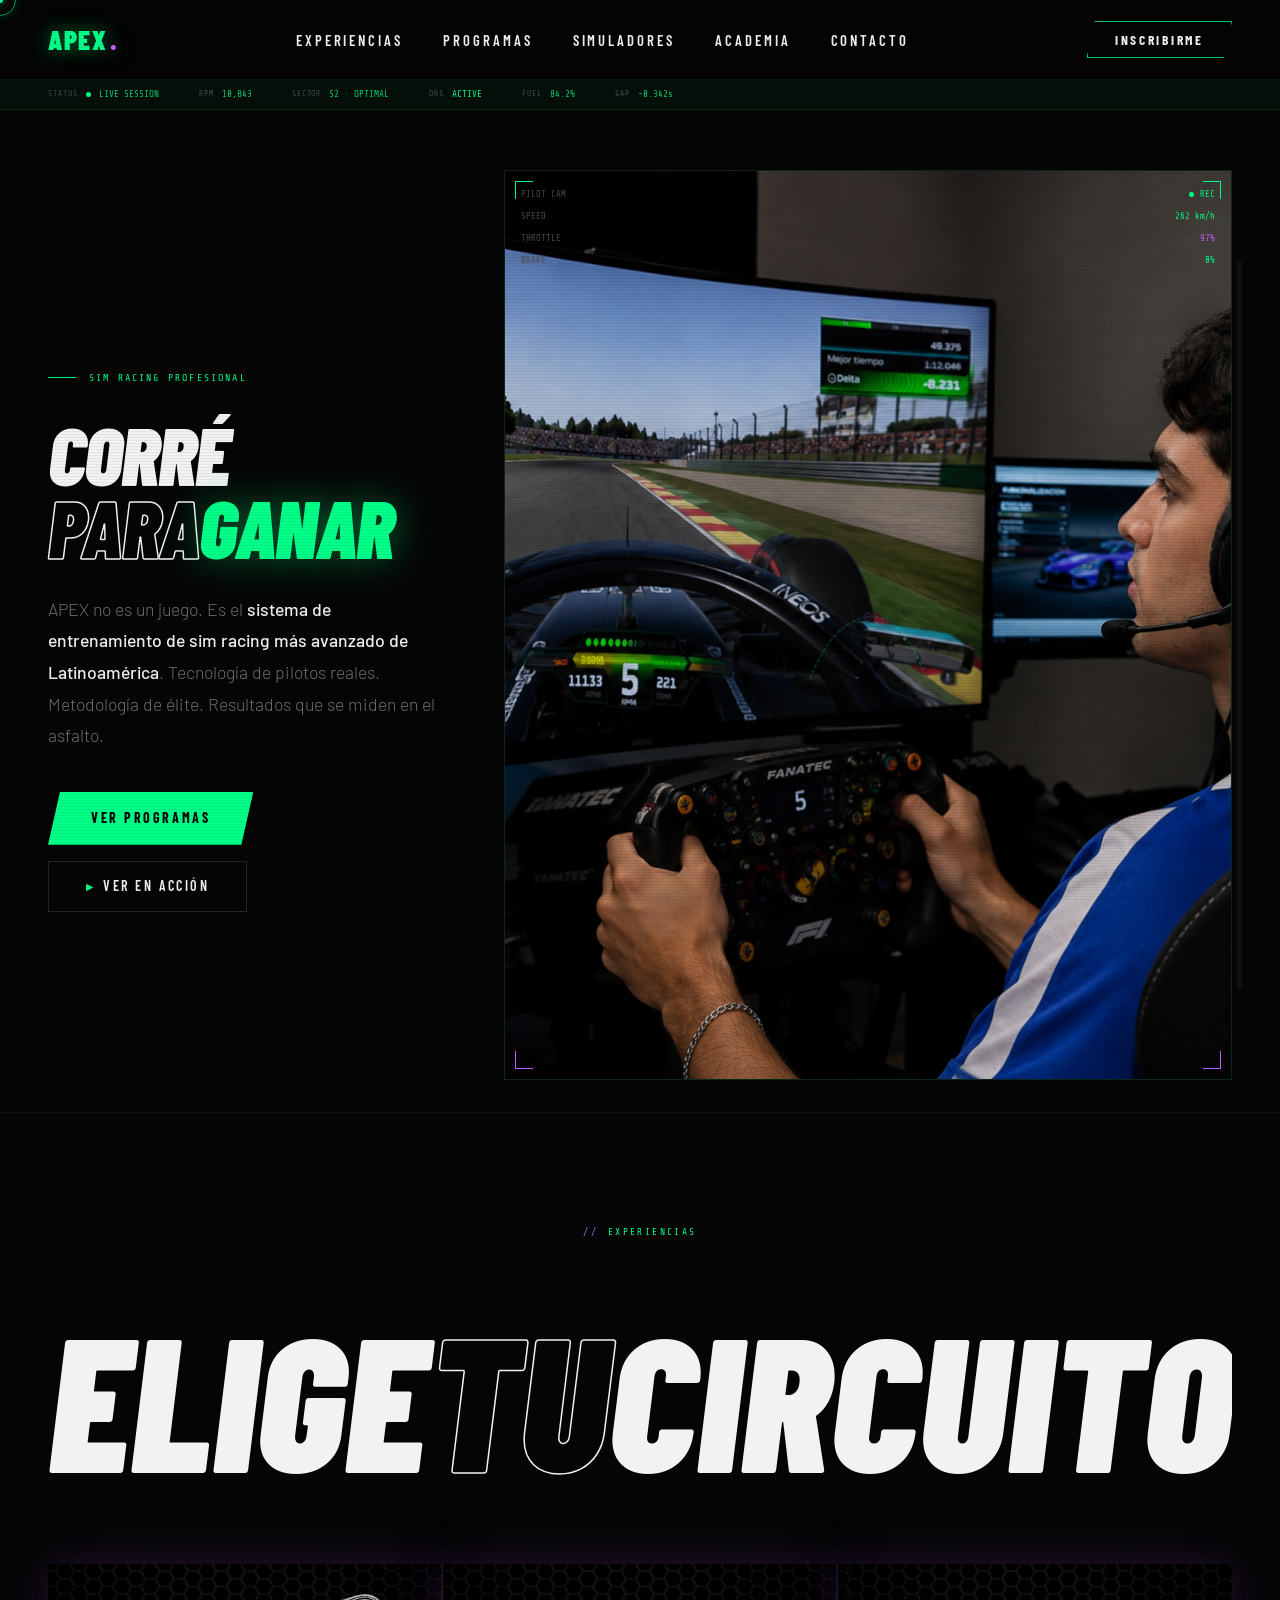
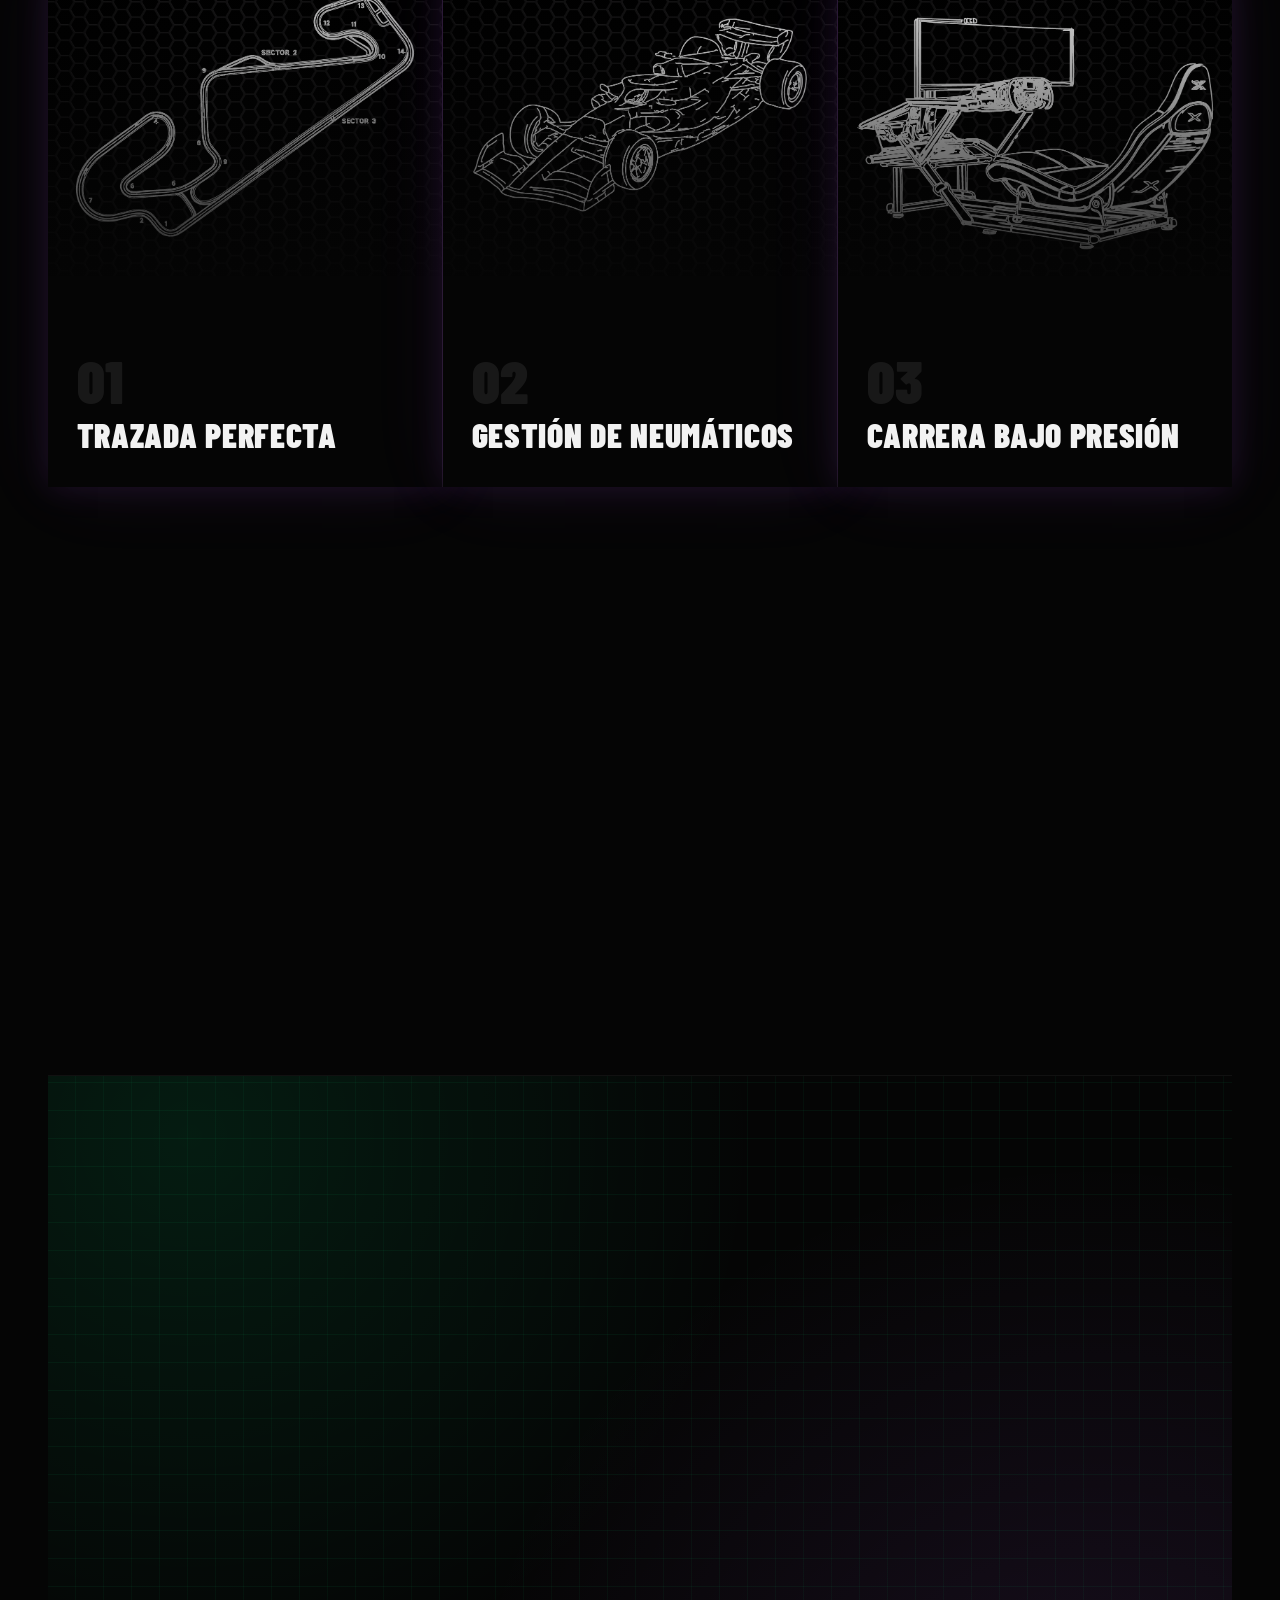
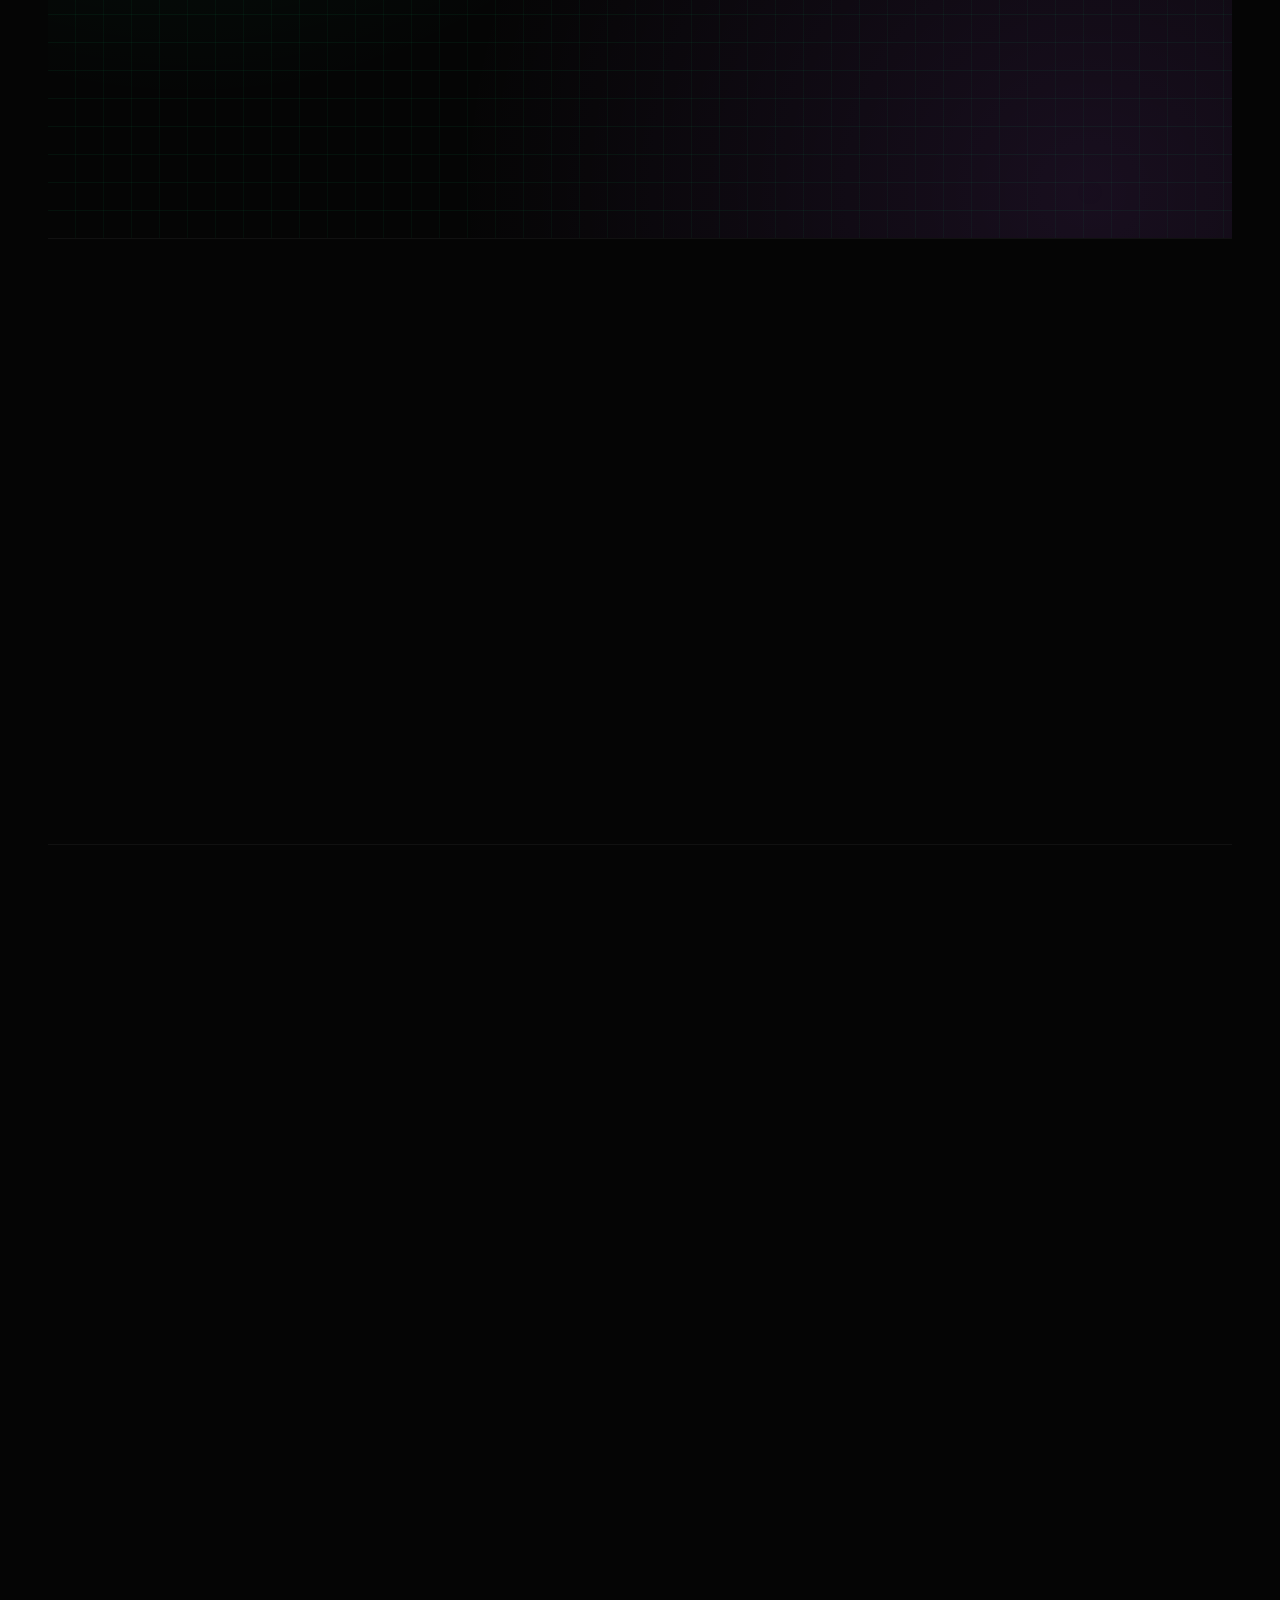
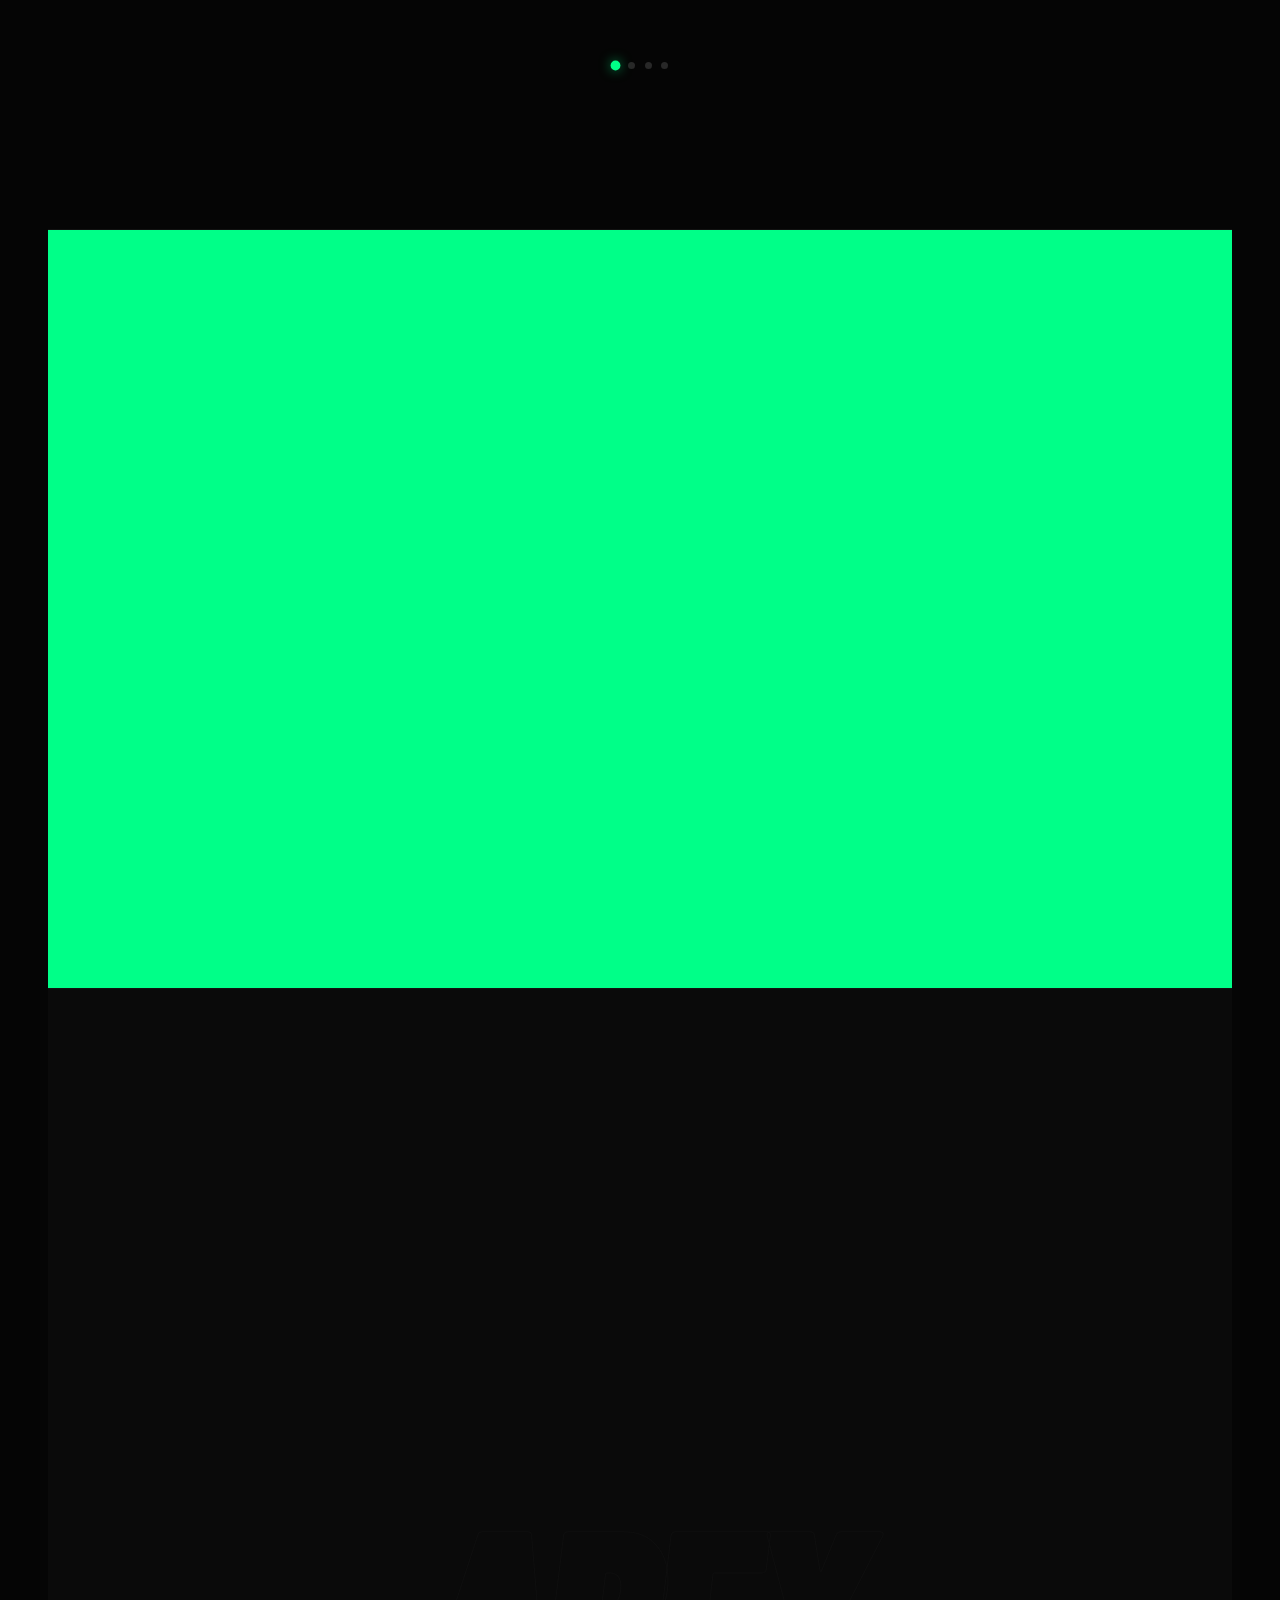
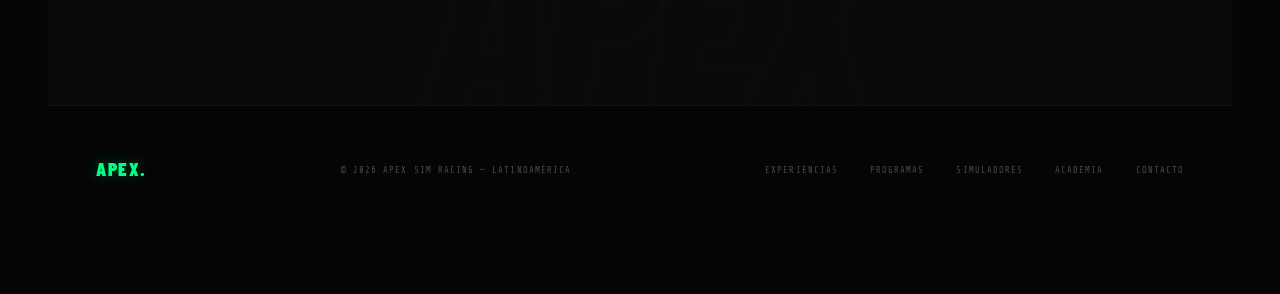
==== commit 0141751b: "Update index.html" ====
--- a/index.html
+++ b/index.html
@@ -289,12 +289,16 @@
 
         <div class="prog-front">
           <div class="prog-flip-hint"><span class="exp-flip-icon">⟳</span>Detalles</div>
+          <svg class="prog-front-icon" viewBox="0 0 48 48" fill="none" aria-hidden="true">
+            <path d="M10 4 V44" stroke="currentColor" stroke-width="2" stroke-linecap="round"/>
+            <path d="M10 7 H35 L29 15 L35 23 H10" stroke="currentColor" stroke-width="2" stroke-linejoin="round"/>
+          </svg>
+          <div class="prog-name">ENTRY</div>
+          <div class="prog-front-rule"></div>
           <div class="prog-price-lockup">
             <div class="prog-price">$290</div>
             <div class="prog-period">/ programa</div>
           </div>
-          <div class="prog-name">ENTRY</div>
-          <div class="prog-front-rule"></div>
           <div class="prog-front-fill"></div>
           <div class="prog-header-row">
             <span class="prog-badge b-entry">NIVEL 01</span>
@@ -339,12 +343,18 @@
 
         <div class="prog-front">
           <div class="prog-flip-hint"><span class="exp-flip-icon">⟳</span>Detalles</div>
+          <svg class="prog-front-icon" viewBox="0 0 48 48" fill="none" aria-hidden="true">
+            <path d="M6 36 L18 22 L26 28 L42 10" stroke="currentColor" stroke-width="2" stroke-linecap="round" stroke-linejoin="round"/>
+            <circle cx="18" cy="22" r="2.2" fill="currentColor"/>
+            <circle cx="26" cy="28" r="2.2" fill="currentColor"/>
+            <circle cx="42" cy="10" r="2.2" fill="currentColor"/>
+          </svg>
+          <div class="prog-name">PRO</div>
+          <div class="prog-front-rule"></div>
           <div class="prog-price-lockup">
             <div class="prog-price">$590</div>
             <div class="prog-period">/ programa</div>
           </div>
-          <div class="prog-name">PRO</div>
-          <div class="prog-front-rule"></div>
           <div class="prog-front-fill"></div>
           <div class="prog-header-row">
             <span class="prog-badge b-featured">NIVEL 02 · MÁS POPULAR</span>
@@ -389,12 +399,19 @@
 
         <div class="prog-front">
           <div class="prog-flip-hint"><span class="exp-flip-icon">⟳</span>Detalles</div>
+          <svg class="prog-front-icon" viewBox="0 0 48 48" fill="none" aria-hidden="true">
+            <path d="M14 8H34V17A10 10 0 0 1 14 17V8Z" stroke="currentColor" stroke-width="2" stroke-linejoin="round"/>
+            <path d="M14 10H7A6 6 0 0 0 13 17" stroke="currentColor" stroke-width="2" stroke-linecap="round"/>
+            <path d="M34 10H41A6 6 0 0 1 35 17" stroke="currentColor" stroke-width="2" stroke-linecap="round"/>
+            <path d="M24 27V33" stroke="currentColor" stroke-width="2"/>
+            <path d="M17 40H31L28 33H20L17 40Z" stroke="currentColor" stroke-width="2" stroke-linejoin="round"/>
+          </svg>
+          <div class="prog-name">ELITE</div>
+          <div class="prog-front-rule"></div>
           <div class="prog-price-lockup">
             <div class="prog-price">$990</div>
             <div class="prog-period">/ mes</div>
           </div>
-          <div class="prog-name">ELITE</div>
-          <div class="prog-front-rule"></div>
           <div class="prog-front-fill"></div>
           <div class="prog-header-row">
             <span class="prog-badge b-elite">NIVEL 03 · ELITE</span>
--- a/style.css
+++ b/style.css
@@ -840,19 +840,28 @@
 .featured:hover .prog-flip-hint{color:var(--green)}
 .elite-card:hover .prog-flip-hint{color:var(--violet)}
 
-.prog-front .prog-name{font-size:2.9rem;margin-top:.5rem;margin-bottom:0}
-.prog-front-fill{flex:1;position:relative;display:flex;align-items:center}
-.prog-ghost-num{
-  font-family:var(--ff-display);font-weight:900;font-size:7rem;
-  line-height:1;color:transparent;
-  -webkit-text-stroke:1.5px rgba(255,255,255,.09);
-  user-select:none;pointer-events:none;
-}
-.featured .prog-ghost-num{-webkit-text-stroke:1.5px rgba(0,255,136,.16)}
-.elite-card .prog-ghost-num{-webkit-text-stroke:1.5px rgba(191,95,255,.18)}
-.prog-price-block{margin-bottom:1.3rem}
-.prog-front .prog-price{font-size:3.2rem}
-.prog-front .prog-period{font-size:.78rem}
+.prog-front .prog-flip-hint{top:1.3rem}
+.prog-price-lockup{margin-top:1.6rem}
+.prog-front .prog-price{font-size:3.7rem;line-height:1}
+.prog-front .prog-period{font-size:.8rem;margin-top:.15rem;color:var(--muted)}
+
+.prog-front .prog-name{
+  font-size:1.5rem;margin-top:.9rem;margin-bottom:0;
+  letter-spacing:.05em;color:var(--white);
+}
+.featured .prog-front .prog-name{color:var(--green)}
+.elite-card .prog-front .prog-name{color:var(--violet)}
+
+.prog-front-rule{
+  width:36px;height:2px;margin-top:.7rem;
+  background:var(--white);
+}
+.featured .prog-front-rule{background:var(--green)}
+.elite-card .prog-front-rule{background:var(--violet)}
+
+.prog-front-fill{flex:1}
+
+.prog-front .prog-header-row{margin-bottom:.9rem}
 .prog-front .prog-cta{
   margin-top:0;padding:1.05rem;font-size:.76rem;letter-spacing:.16em;
 }
@@ -1297,10 +1306,9 @@
   .prog-header{grid-template-columns:1fr;gap:1.5rem}
   .prog-cards{grid-template-columns:1fr;gap:1rem}
   .prog-front,.prog-back{padding:1.6rem 1.4rem}
-  .prog-inner{min-height:440px}
-  .prog-front .prog-name{font-size:2.4rem}
-  .prog-front .prog-price{font-size:2.7rem}
-  .prog-ghost-num{font-size:5.5rem}
+  .prog-inner{min-height:400px}
+  .prog-front .prog-price{font-size:3rem}
+  .prog-front .prog-name{font-size:1.3rem}
 
   .tech-item{aspect-ratio:4/3;padding:1.6rem 1.8rem 1.8rem}
   .tech-media{grid-template-columns:1fr}
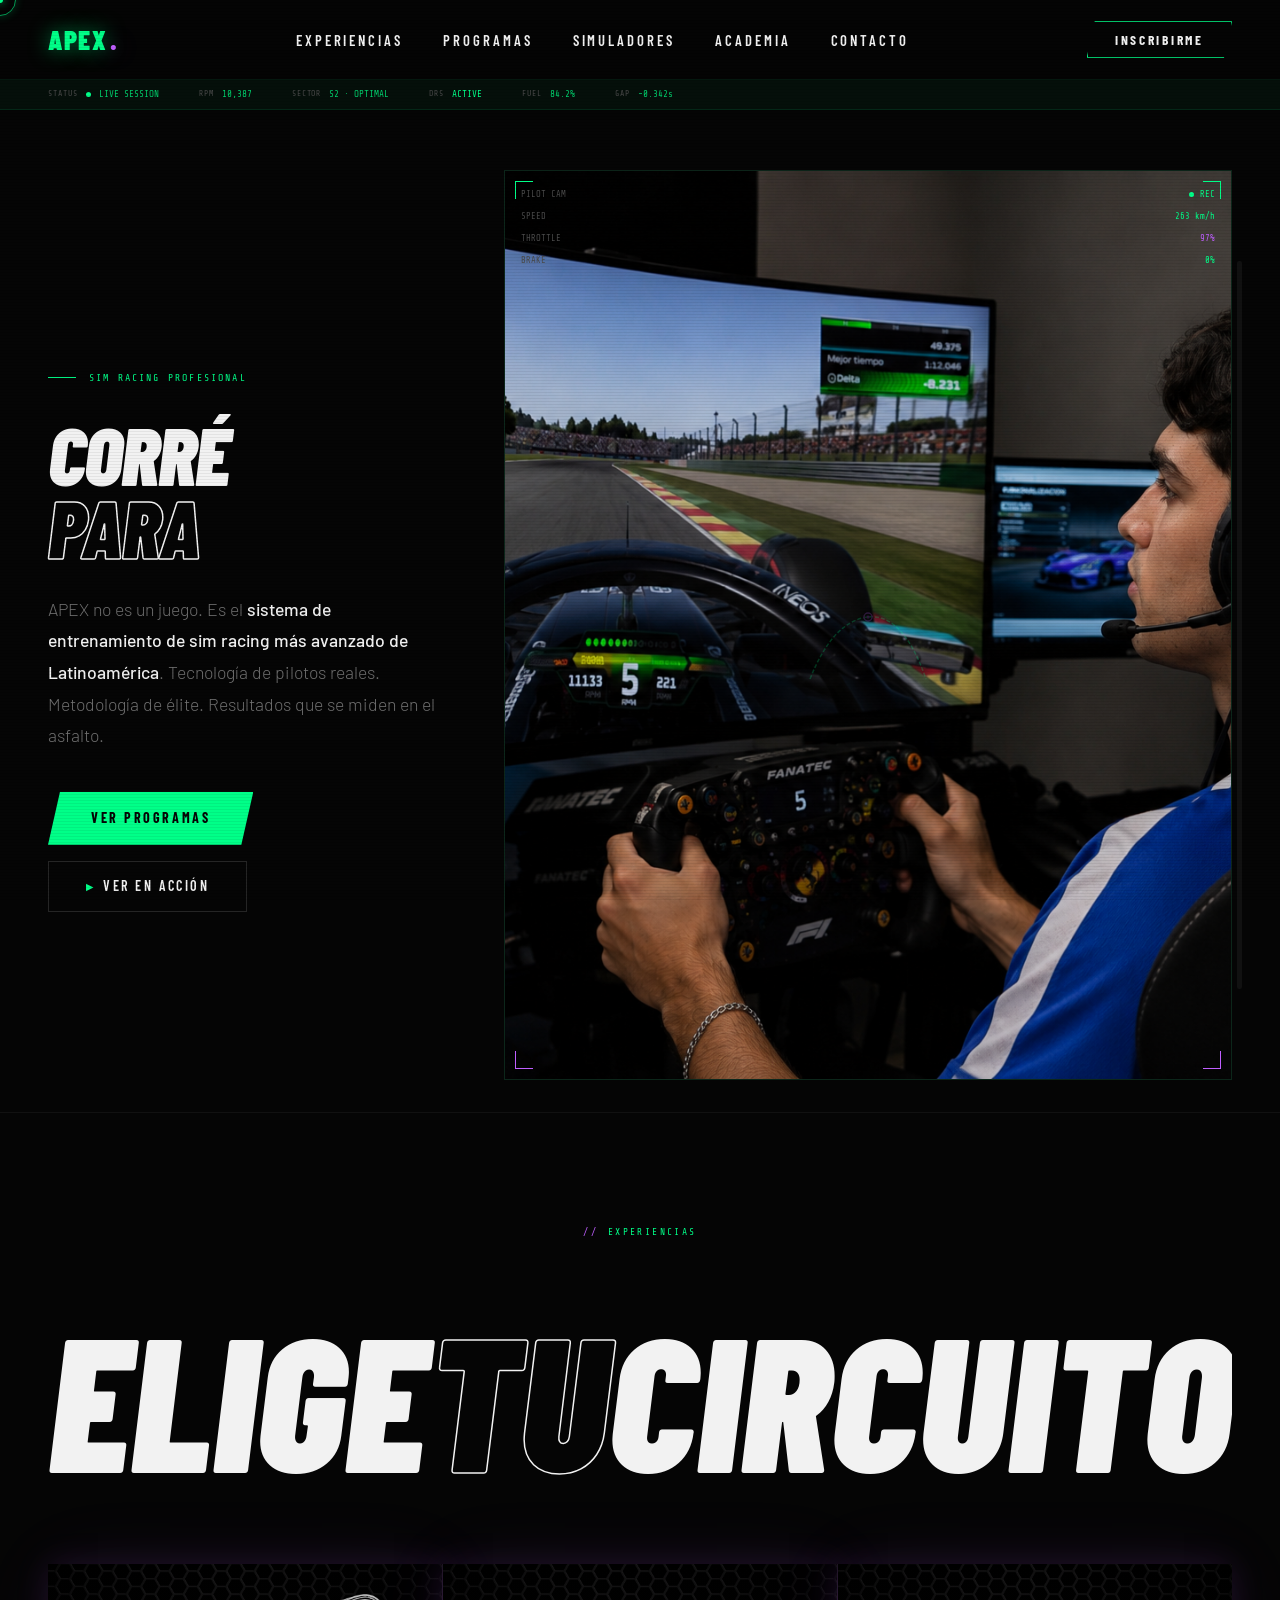
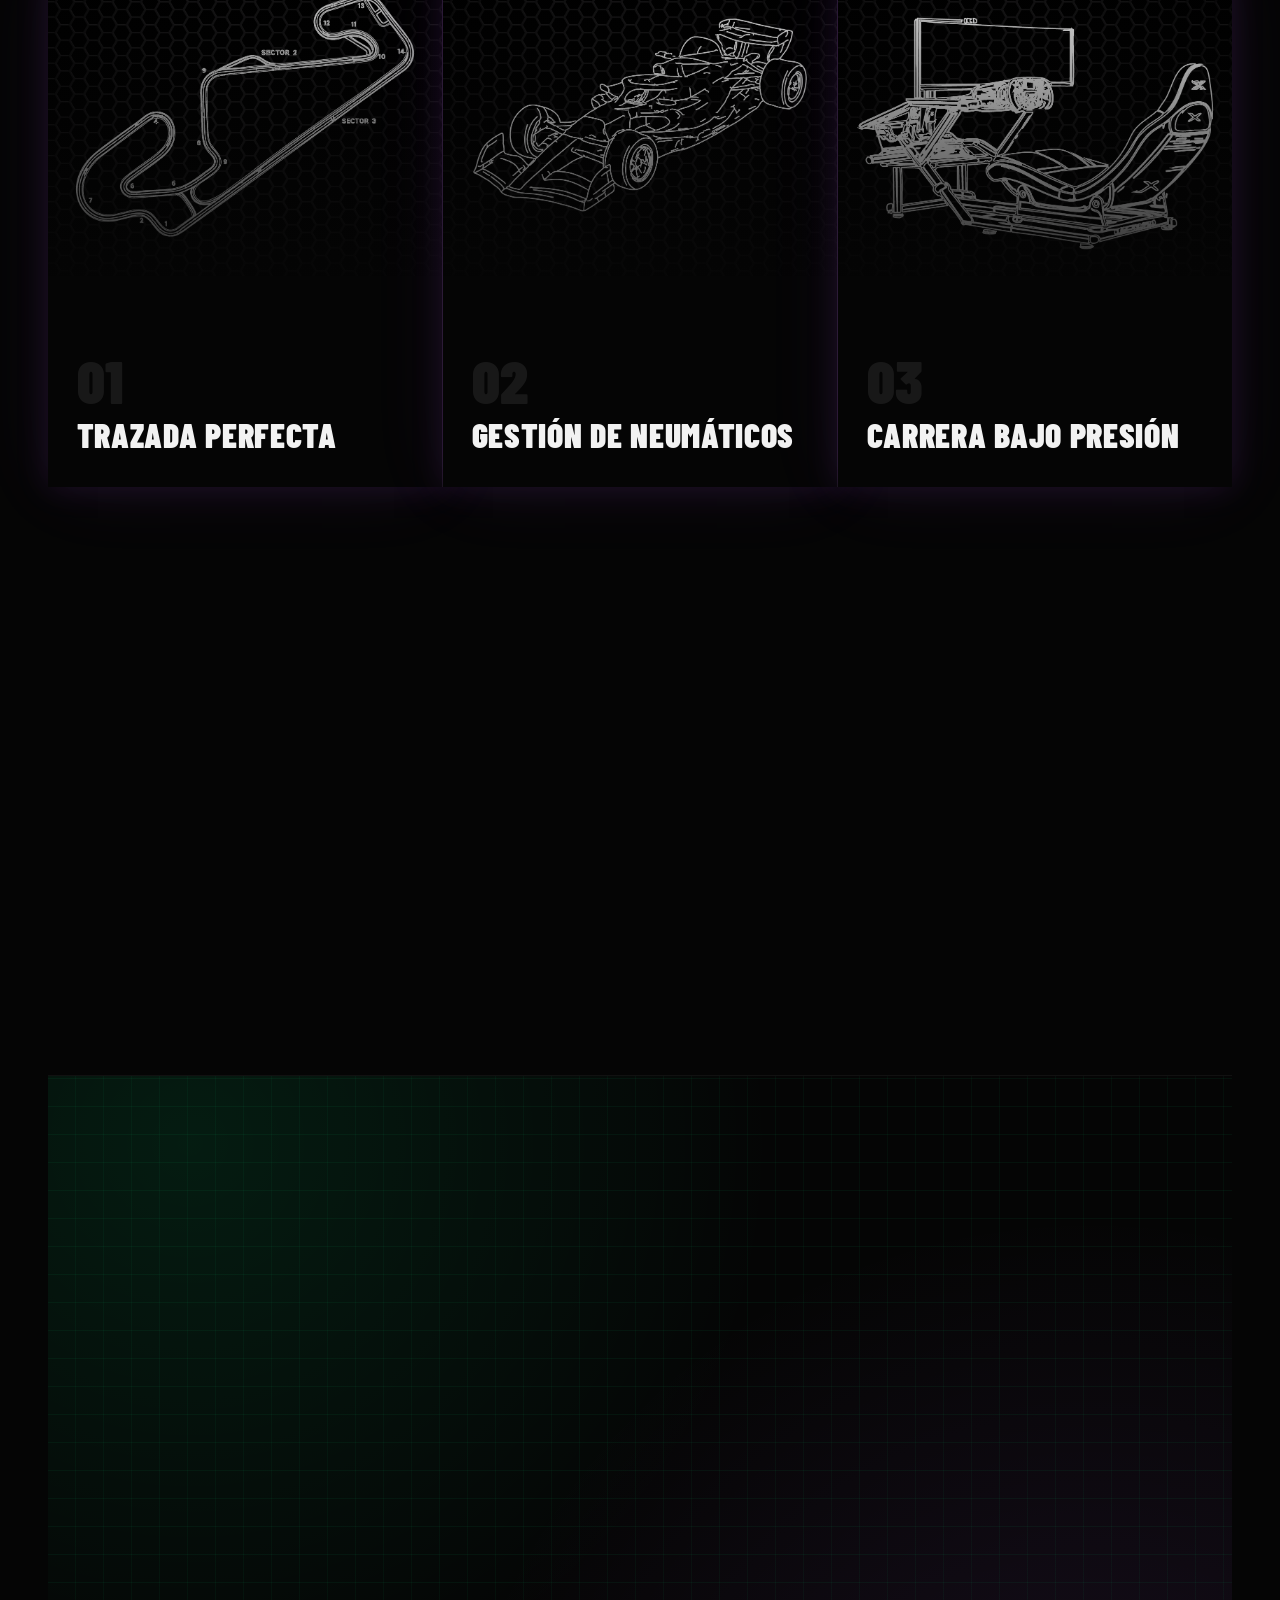
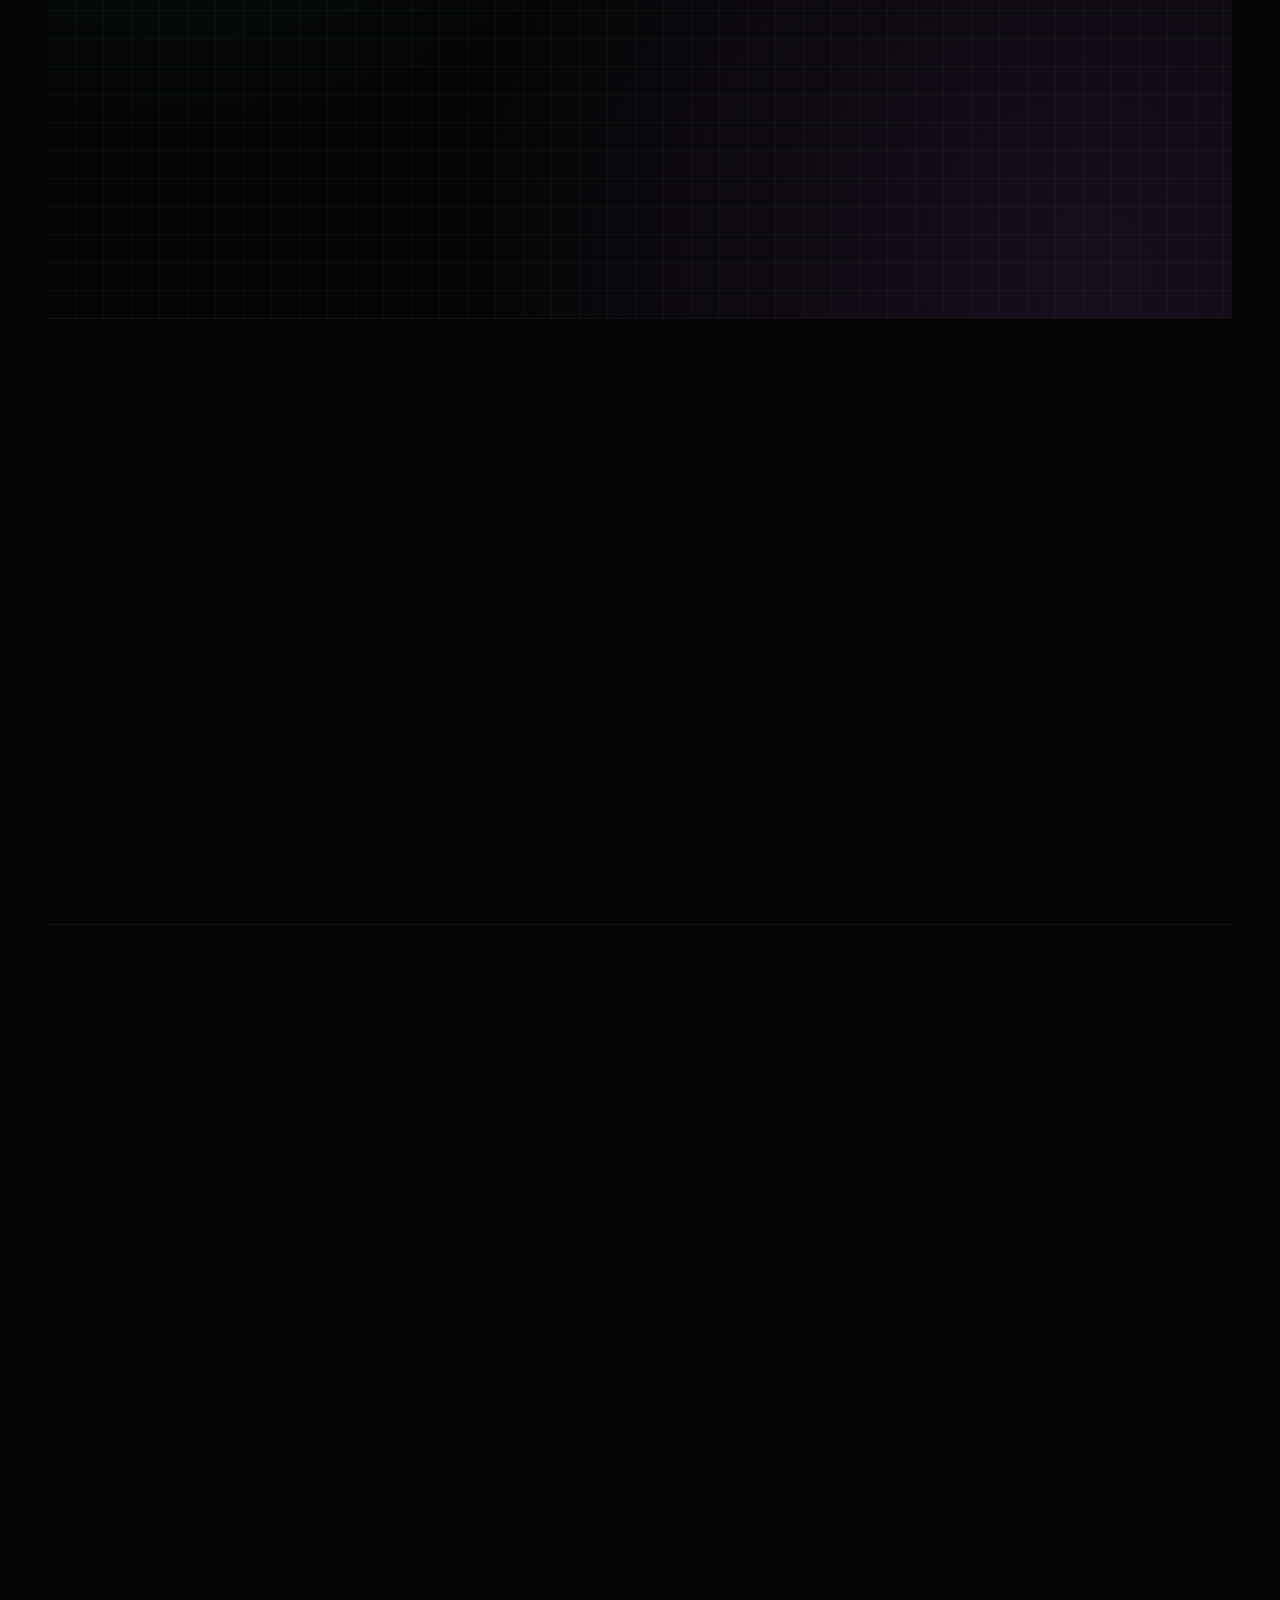
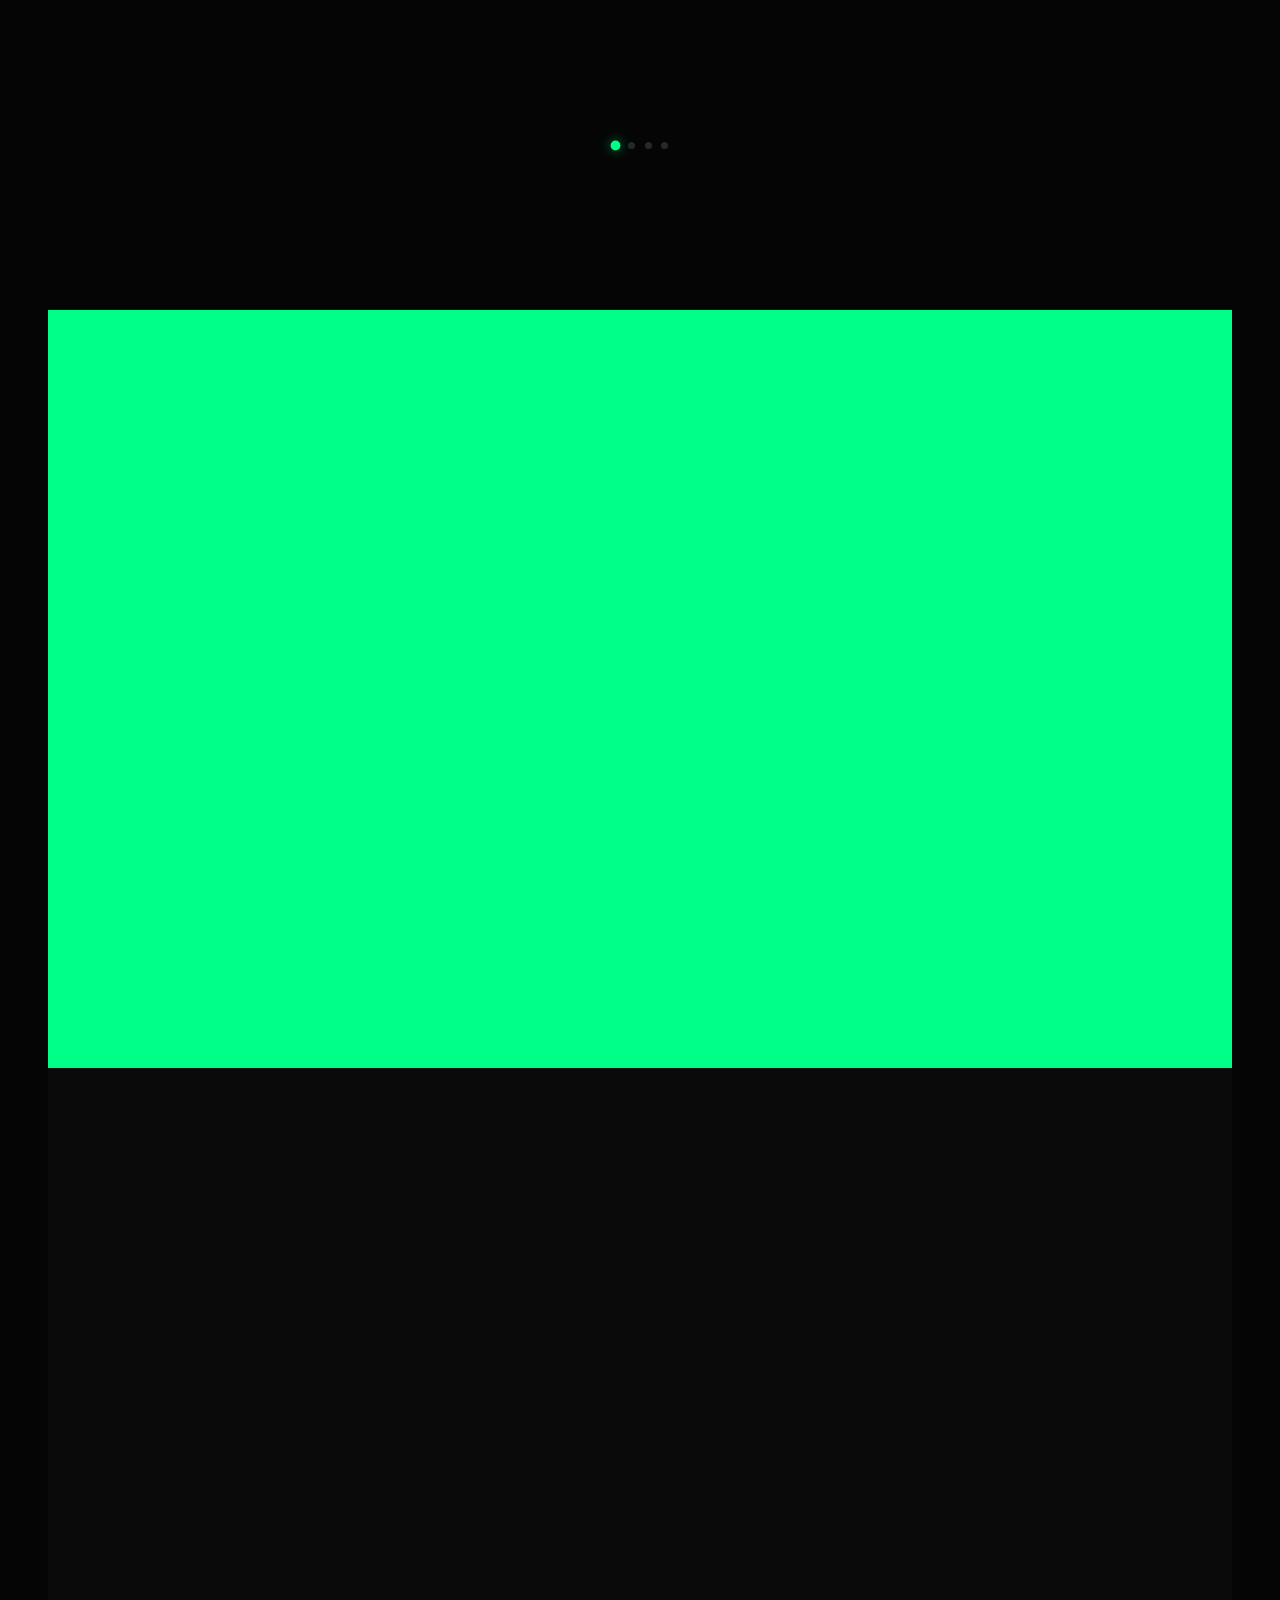
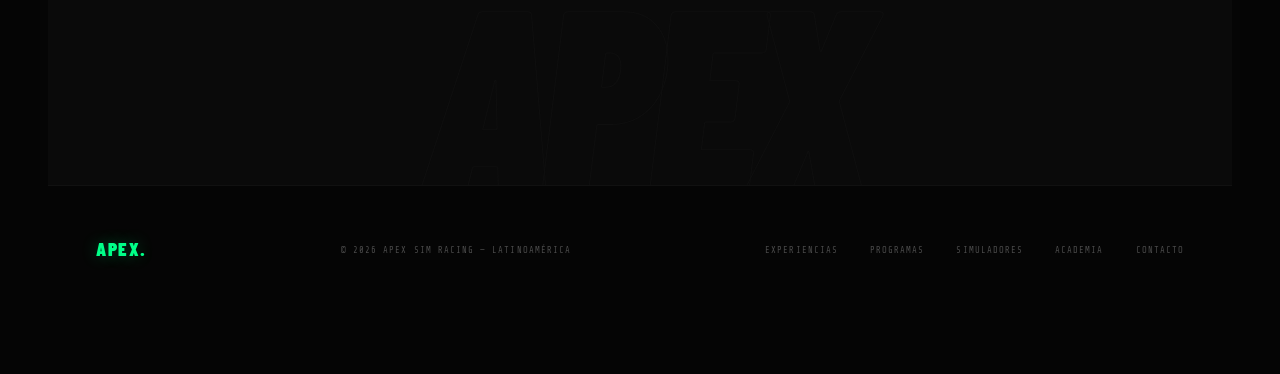
==== commit 0255aba8: "Update index.html" ====
--- a/index.html
+++ b/index.html
@@ -288,29 +288,50 @@
       <div class="prog-inner">
 
         <div class="prog-front">
+          <div class="prog-noise" aria-hidden="true"></div>
+          <div class="prog-corner tl" aria-hidden="true"></div>
+          <div class="prog-corner tr" aria-hidden="true"></div>
           <div class="prog-flip-hint"><span class="exp-flip-icon">⟳</span>Detalles</div>
-          <svg class="prog-front-icon" viewBox="0 0 48 48" fill="none" aria-hidden="true">
-            <path d="M10 4 V44" stroke="currentColor" stroke-width="2" stroke-linecap="round"/>
-            <path d="M10 7 H35 L29 15 L35 23 H10" stroke="currentColor" stroke-width="2" stroke-linejoin="round"/>
-          </svg>
-          <div class="prog-name">ENTRY</div>
-          <div class="prog-front-rule"></div>
-          <div class="prog-price-lockup">
-            <div class="prog-price">$290</div>
-            <div class="prog-period">/ programa</div>
-          </div>
-          <div class="prog-front-fill"></div>
-          <div class="prog-header-row">
-            <span class="prog-badge b-entry">NIVEL 01</span>
-            <div class="prog-level-bars">
-              <span class="bar bar-on bar-white"></span>
-              <span class="bar bar-on bar-white"></span>
-              <span class="bar bar-off bar-white"></span>
-              <span class="bar bar-off bar-white"></span>
-              <span class="bar bar-off bar-white"></span>
-            </div>
-          </div>
-          <a href="detalle.html?prog=entry" class="prog-cta cta-entry">Comenzar →</a>
+
+          <div class="prog-front-content">
+            <div class="prog-telrow">
+              <span class="prog-tel-dot"></span>
+              <span class="prog-tel-code">APEX-01 // ENTRY</span>
+            </div>
+
+            <div class="prog-title-row">
+              <h3 class="prog-title">ENTRY</h3>
+              <span class="prog-title-idx">Nº01</span>
+            </div>
+            <p class="prog-hook">El día uno de todo piloto en serio. Método desde la primera vuelta.</p>
+
+            <div class="prog-stats">
+              <div class="prog-stat">
+                <span class="prog-stat-num">4</span>
+                <span class="prog-stat-lbl">Sesiones</span>
+              </div>
+              <div class="prog-stat">
+                <span class="prog-stat-num">90'</span>
+                <span class="prog-stat-lbl">Por sesión</span>
+              </div>
+              <div class="prog-stat">
+                <span class="prog-stat-num">01</span>
+                <span class="prog-stat-lbl">Nivel</span>
+              </div>
+            </div>
+
+            <div class="prog-front-fill"></div>
+
+            <div class="prog-readout">
+              <span class="prog-readout-lbl">Programa completo</span>
+              <span class="prog-readout-val">$290<small>/ único pago</small></span>
+            </div>
+
+            <a href="detalle.html?prog=entry" class="prog-cta cta-entry prog-cta-lights">
+              <span class="prog-lights"><i></i><i></i><i></i><i></i><i></i></span>
+              Quiero empezar
+            </a>
+          </div>
         </div>
 
         <div class="prog-back">
@@ -342,31 +363,51 @@
       <div class="prog-inner">
 
         <div class="prog-front">
+          <div class="prog-ribbon">Más elegido</div>
+          <div class="prog-noise" aria-hidden="true"></div>
+          <div class="prog-corner tl" aria-hidden="true"></div>
+          <div class="prog-corner tr" aria-hidden="true"></div>
           <div class="prog-flip-hint"><span class="exp-flip-icon">⟳</span>Detalles</div>
-          <svg class="prog-front-icon" viewBox="0 0 48 48" fill="none" aria-hidden="true">
-            <path d="M6 36 L18 22 L26 28 L42 10" stroke="currentColor" stroke-width="2" stroke-linecap="round" stroke-linejoin="round"/>
-            <circle cx="18" cy="22" r="2.2" fill="currentColor"/>
-            <circle cx="26" cy="28" r="2.2" fill="currentColor"/>
-            <circle cx="42" cy="10" r="2.2" fill="currentColor"/>
-          </svg>
-          <div class="prog-name">PRO</div>
-          <div class="prog-front-rule"></div>
-          <div class="prog-price-lockup">
-            <div class="prog-price">$590</div>
-            <div class="prog-period">/ programa</div>
-          </div>
-          <div class="prog-front-fill"></div>
-          <div class="prog-header-row">
-            <span class="prog-badge b-featured">NIVEL 02 · MÁS POPULAR</span>
-            <div class="prog-level-bars">
-              <span class="bar bar-on bar-green"></span>
-              <span class="bar bar-on bar-green"></span>
-              <span class="bar bar-on bar-green"></span>
-              <span class="bar bar-on bar-green"></span>
-              <span class="bar bar-off bar-green"></span>
-            </div>
-          </div>
-          <a href="detalle.html?prog=pro" class="prog-cta cta-featured">Comenzar →</a>
+
+          <div class="prog-front-content">
+            <div class="prog-telrow">
+              <span class="prog-tel-dot"></span>
+              <span class="prog-tel-code">APEX-02 // PRO</span>
+            </div>
+
+            <div class="prog-title-row">
+              <h3 class="prog-title">PRO</h3>
+              <span class="prog-title-idx">Nº02</span>
+            </div>
+            <p class="prog-hook">Vueltas rápidas no alcanzan. Acá se compite con datos, como un profesional.</p>
+
+            <div class="prog-stats">
+              <div class="prog-stat">
+                <span class="prog-stat-num">8</span>
+                <span class="prog-stat-lbl">Sesiones</span>
+              </div>
+              <div class="prog-stat">
+                <span class="prog-stat-num">2h</span>
+                <span class="prog-stat-lbl">Por sesión</span>
+              </div>
+              <div class="prog-stat">
+                <span class="prog-stat-num">02</span>
+                <span class="prog-stat-lbl">Nivel</span>
+              </div>
+            </div>
+
+            <div class="prog-front-fill"></div>
+
+            <div class="prog-readout">
+              <span class="prog-readout-lbl">Programa completo</span>
+              <span class="prog-readout-val">$590<small>/ único pago</small></span>
+            </div>
+
+            <a href="detalle.html?prog=pro" class="prog-cta cta-featured prog-cta-lights">
+              <span class="prog-lights"><i></i><i></i><i></i><i></i><i></i></span>
+              Quiero ser PRO
+            </a>
+          </div>
         </div>
 
         <div class="prog-back">
@@ -398,32 +439,50 @@
       <div class="prog-inner">
 
         <div class="prog-front">
+          <div class="prog-noise" aria-hidden="true"></div>
+          <div class="prog-corner tl" aria-hidden="true"></div>
+          <div class="prog-corner tr" aria-hidden="true"></div>
           <div class="prog-flip-hint"><span class="exp-flip-icon">⟳</span>Detalles</div>
-          <svg class="prog-front-icon" viewBox="0 0 48 48" fill="none" aria-hidden="true">
-            <path d="M14 8H34V17A10 10 0 0 1 14 17V8Z" stroke="currentColor" stroke-width="2" stroke-linejoin="round"/>
-            <path d="M14 10H7A6 6 0 0 0 13 17" stroke="currentColor" stroke-width="2" stroke-linecap="round"/>
-            <path d="M34 10H41A6 6 0 0 1 35 17" stroke="currentColor" stroke-width="2" stroke-linecap="round"/>
-            <path d="M24 27V33" stroke="currentColor" stroke-width="2"/>
-            <path d="M17 40H31L28 33H20L17 40Z" stroke="currentColor" stroke-width="2" stroke-linejoin="round"/>
-          </svg>
-          <div class="prog-name">ELITE</div>
-          <div class="prog-front-rule"></div>
-          <div class="prog-price-lockup">
-            <div class="prog-price">$990</div>
-            <div class="prog-period">/ mes</div>
-          </div>
-          <div class="prog-front-fill"></div>
-          <div class="prog-header-row">
-            <span class="prog-badge b-elite">NIVEL 03 · ELITE</span>
-            <div class="prog-level-bars">
-              <span class="bar bar-on bar-violet"></span>
-              <span class="bar bar-on bar-violet"></span>
-              <span class="bar bar-on bar-violet"></span>
-              <span class="bar bar-on bar-violet"></span>
-              <span class="bar bar-on bar-violet"></span>
-            </div>
-          </div>
-          <a href="detalle.html?prog=elite" class="prog-cta cta-elite">Comenzar →</a>
+
+          <div class="prog-front-content">
+            <div class="prog-telrow">
+              <span class="prog-tel-dot"></span>
+              <span class="prog-tel-code">APEX-03 // ELITE</span>
+            </div>
+
+            <div class="prog-title-row">
+              <h3 class="prog-title">ELITE</h3>
+              <span class="prog-title-idx">Nº03</span>
+            </div>
+            <p class="prog-hook">Acceso total. Sin techo, sin freno. El camino directo al pipeline profesional.</p>
+
+            <div class="prog-stats">
+              <div class="prog-stat">
+                <span class="prog-stat-num">30D</span>
+                <span class="prog-stat-lbl">Acceso total</span>
+              </div>
+              <div class="prog-stat">
+                <span class="prog-stat-num">1:1</span>
+                <span class="prog-stat-lbl">Coach ex-piloto</span>
+              </div>
+              <div class="prog-stat">
+                <span class="prog-stat-num">03</span>
+                <span class="prog-stat-lbl">Nivel</span>
+              </div>
+            </div>
+
+            <div class="prog-front-fill"></div>
+
+            <div class="prog-readout">
+              <span class="prog-readout-lbl">Membresía mensual</span>
+              <span class="prog-readout-val">$990<small>/ mes</small></span>
+            </div>
+
+            <a href="detalle.html?prog=elite" class="prog-cta cta-elite prog-cta-lights">
+              <span class="prog-lights"><i></i><i></i><i></i><i></i><i></i></span>
+              Acceso ELITE
+            </a>
+          </div>
         </div>
 
         <div class="prog-back">
--- a/style.css
+++ b/style.css
@@ -802,7 +802,7 @@
 .prog-inner{
   position:relative;
   width:100%;
-  min-height:480px;
+  min-height:560px;
   transition:transform .75s cubic-bezier(.22,1,.36,1);
   transform-style:preserve-3d;
   cursor:pointer;
@@ -841,29 +841,63 @@
 .elite-card:hover .prog-flip-hint{color:var(--violet)}
 
 .prog-front .prog-flip-hint{top:1.3rem}
-.prog-price-lockup{margin-top:1.6rem}
-.prog-front .prog-price{font-size:3.7rem;line-height:1}
-.prog-front .prog-period{font-size:.8rem;margin-top:.15rem;color:var(--muted)}
 
 .prog-front .prog-name{
-  font-size:1.5rem;margin-top:.9rem;margin-bottom:0;
-  letter-spacing:.05em;color:var(--white);
+  font-size:3rem;margin-top:0;margin-bottom:0;
+  letter-spacing:.02em;color:var(--white);line-height:1;
 }
 .featured .prog-front .prog-name{color:var(--green)}
 .elite-card .prog-front .prog-name{color:var(--violet)}
 
 .prog-front-rule{
-  width:36px;height:2px;margin-top:.7rem;
+  width:36px;height:2px;margin-top:.8rem;
   background:var(--white);
 }
 .featured .prog-front-rule{background:var(--green)}
 .elite-card .prog-front-rule{background:var(--violet)}
+
+.prog-price-lockup{margin-top:1.1rem}
+.prog-front .prog-price{font-size:1.9rem;line-height:1}
+.prog-front .prog-period{font-size:.72rem;margin-top:.1rem;color:var(--muted)}
 
 .prog-front-fill{flex:1}
 
 .prog-front .prog-header-row{margin-bottom:.9rem}
 .prog-front .prog-cta{
   margin-top:0;padding:1.05rem;font-size:.76rem;letter-spacing:.16em;
+}
+
+/* ── HOOK — bajada fuerte debajo del nombre ── */
+.prog-hook{
+  font-size:.92rem;font-weight:500;line-height:1.42;
+  color:var(--white);opacity:.88;margin-top:.55rem;
+}
+
+/* ── HIGHLIGHTS — bullets de venta en el frente, sin iconos ── */
+.prog-highlights{
+  list-style:none;display:flex;flex-direction:column;
+  gap:.5rem;margin-top:1rem;
+}
+.prog-highlights li{
+  font-size:.82rem;font-weight:400;line-height:1.35;color:var(--white);
+  display:flex;align-items:flex-start;gap:.5rem;
+}
+.prog-highlights li::before{
+  content:'✓';flex-shrink:0;font-weight:800;font-size:.78rem;
+  color:var(--white);margin-top:.05rem;
+}
+.featured .prog-highlights li::before{color:var(--green)}
+.elite-card .prog-highlights li::before{color:var(--violet)}
+
+/* ── RIBBON — cinta diagonal "Más elegido" en PRO ── */
+.prog-ribbon{
+  position:absolute;top:18px;right:-38px;z-index:3;
+  background:var(--green);color:var(--black);
+  font-family:var(--ff-display);font-weight:800;font-size:.62rem;
+  letter-spacing:.1em;text-transform:uppercase;
+  padding:.4rem 2.8rem;transform:rotate(40deg);
+  box-shadow:0 4px 14px rgba(0,255,136,.4);
+  pointer-events:none;
 }
 
 /* ── BACK ── */
@@ -1306,9 +1340,11 @@
   .prog-header{grid-template-columns:1fr;gap:1.5rem}
   .prog-cards{grid-template-columns:1fr;gap:1rem}
   .prog-front,.prog-back{padding:1.6rem 1.4rem}
-  .prog-inner{min-height:400px}
-  .prog-front .prog-price{font-size:3rem}
-  .prog-front .prog-name{font-size:1.3rem}
+  .prog-inner{min-height:560px}
+  .prog-front .prog-name{font-size:2.4rem}
+  .prog-front .prog-price{font-size:1.6rem}
+  .prog-hook{font-size:.86rem}
+  .prog-highlights li{font-size:.8rem}
 
   .tech-item{aspect-ratio:4/3;padding:1.6rem 1.8rem 1.8rem}
   .tech-media{grid-template-columns:1fr}
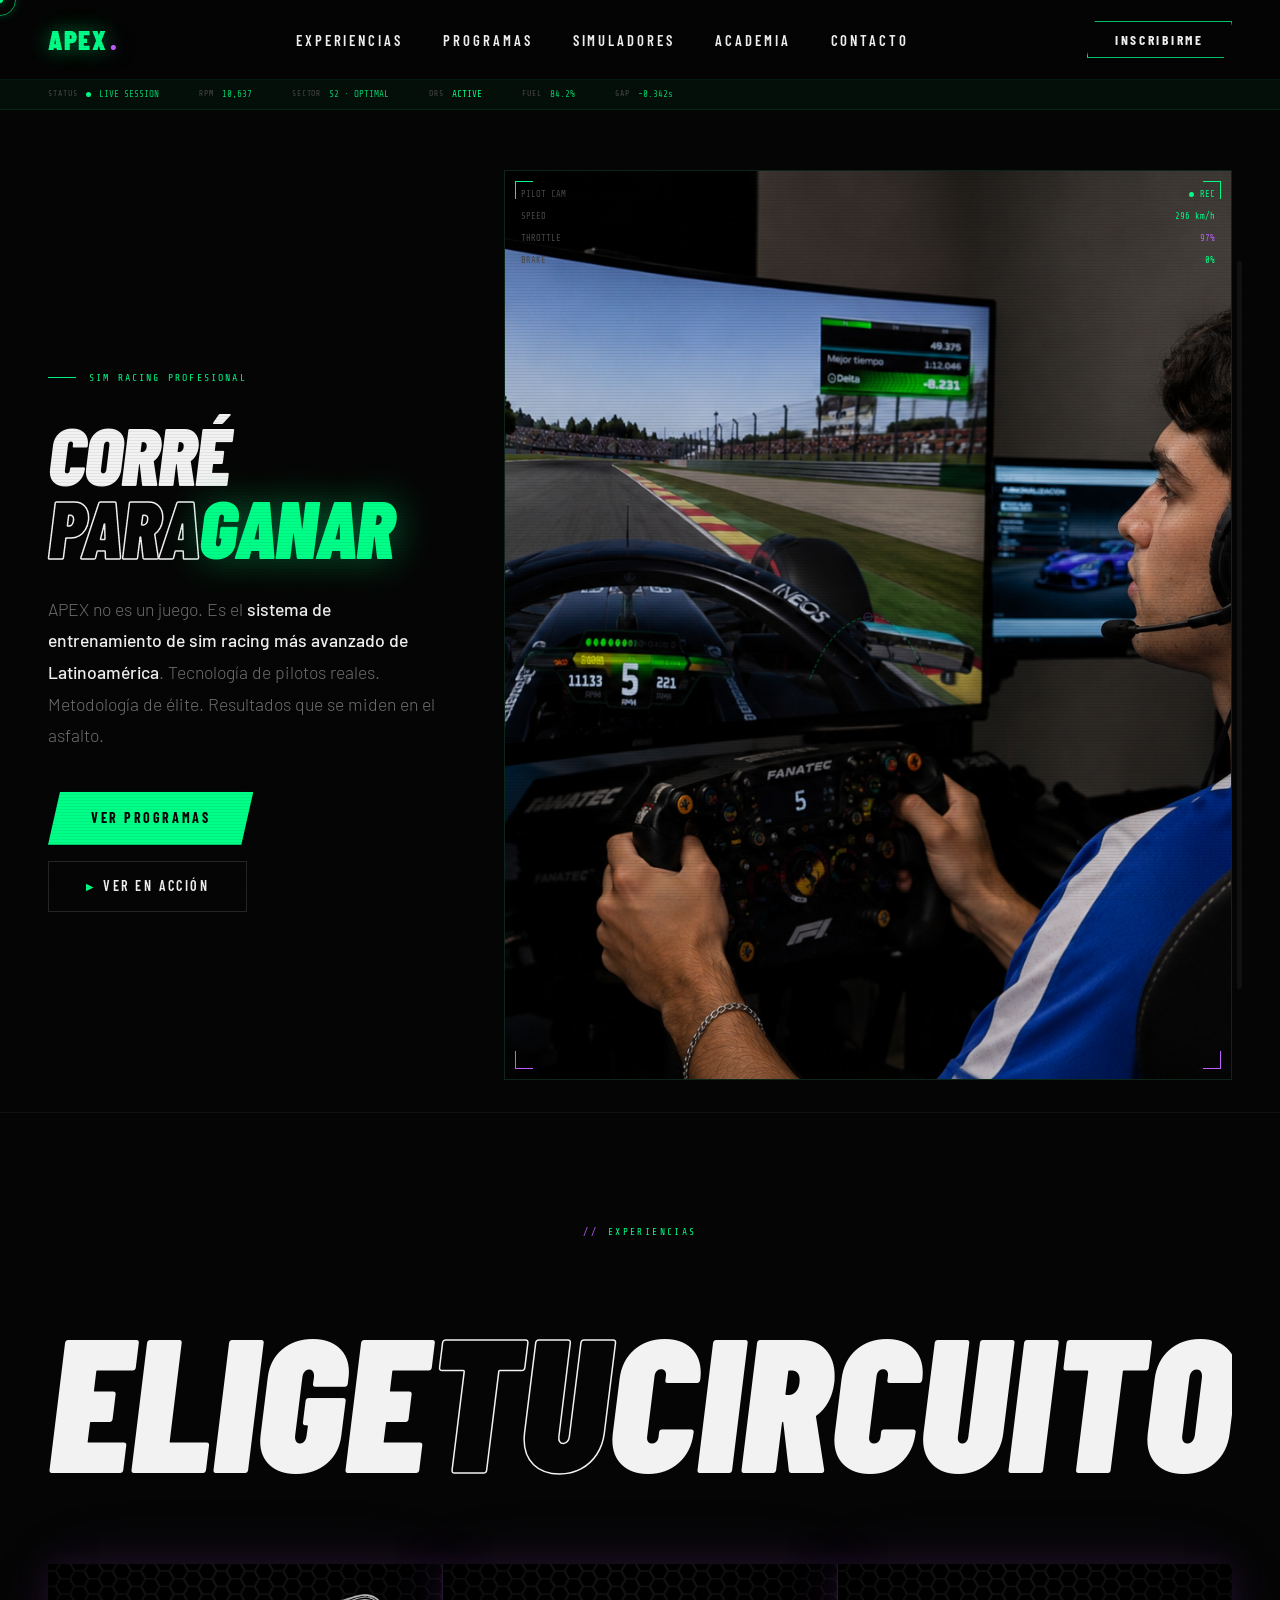
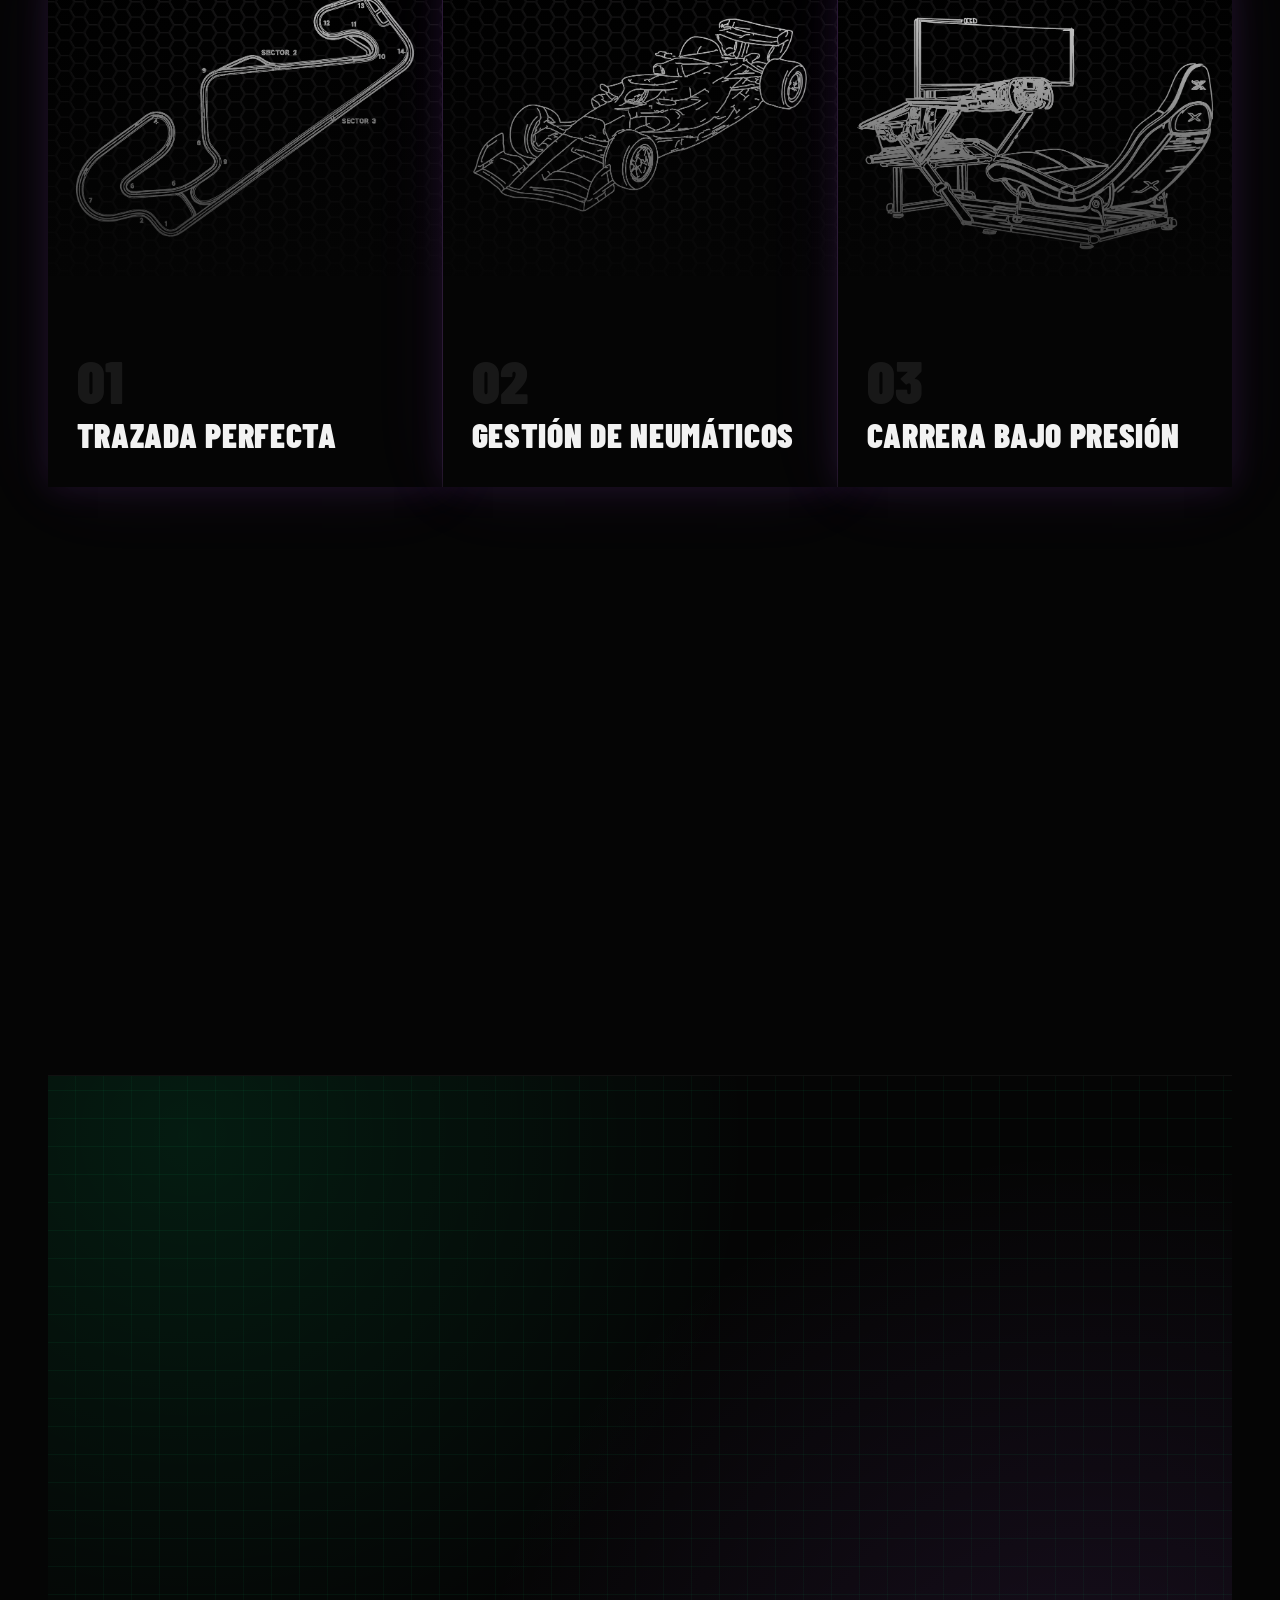
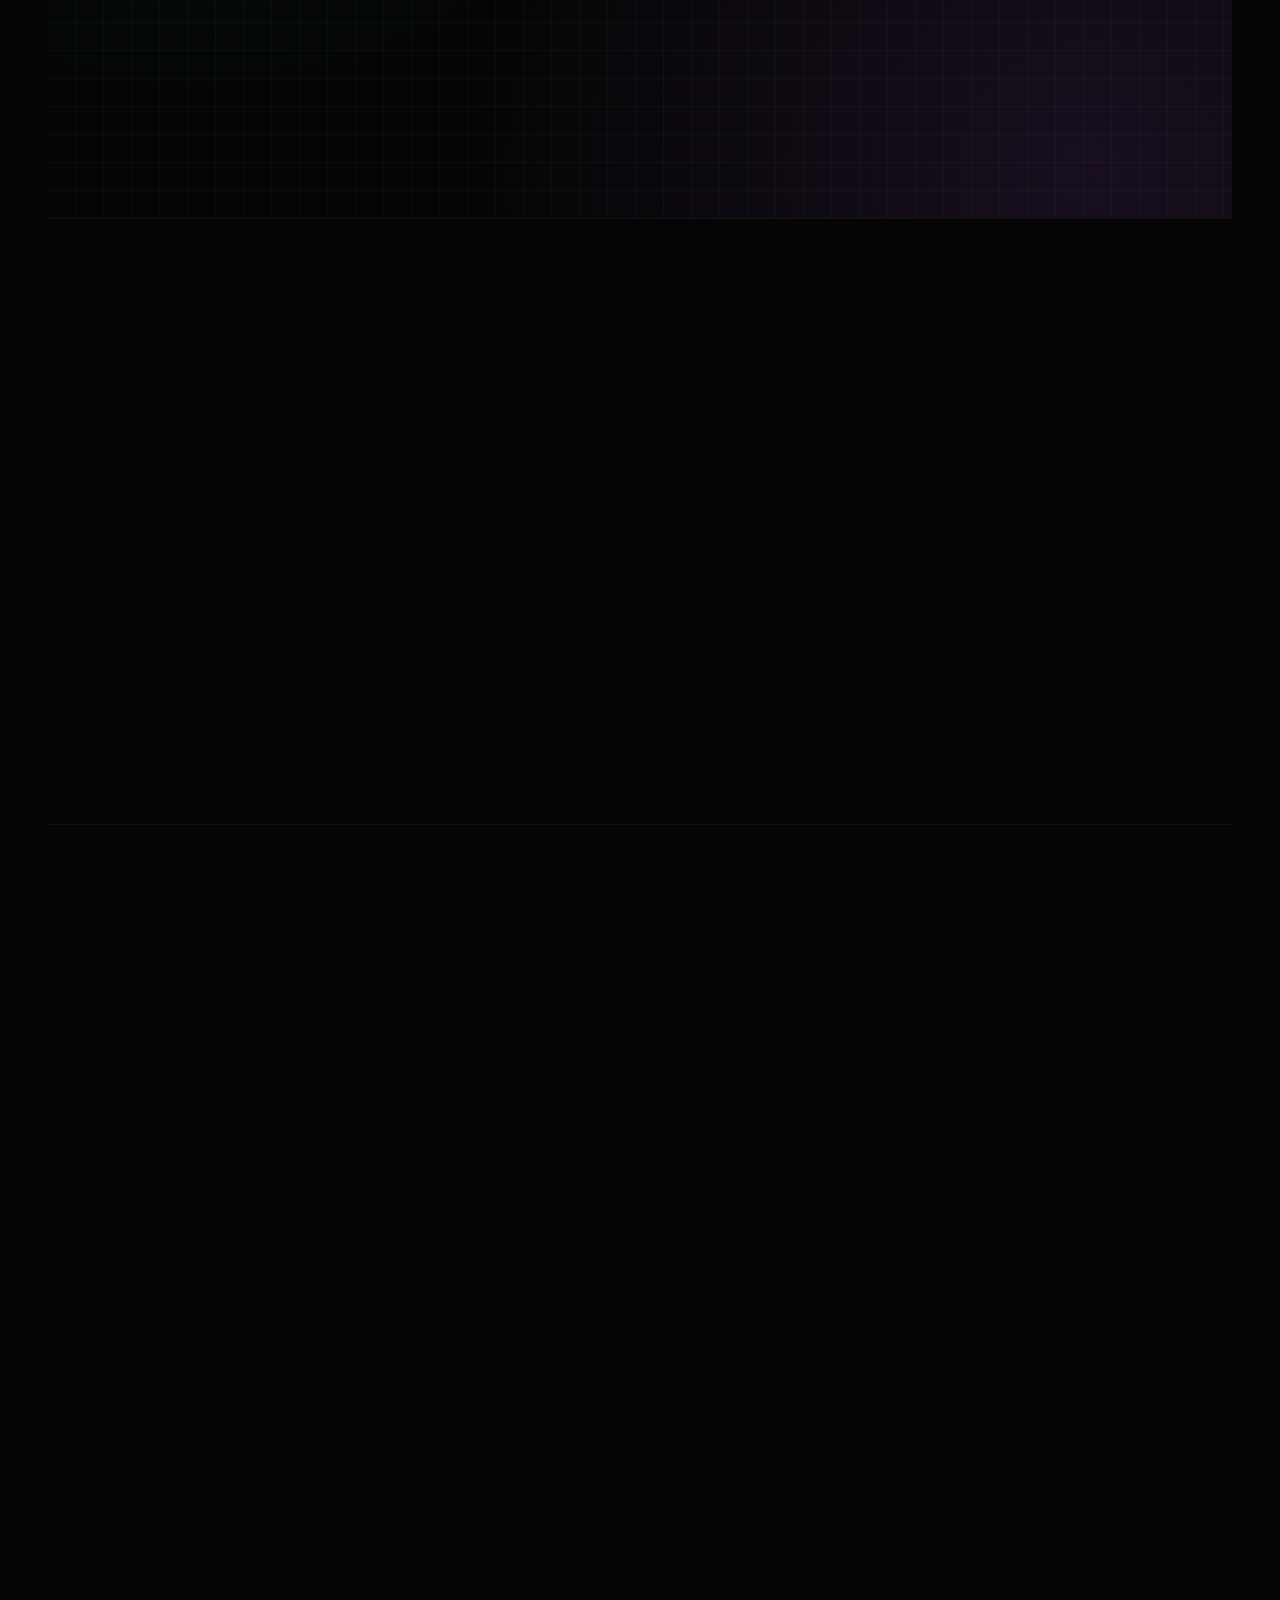
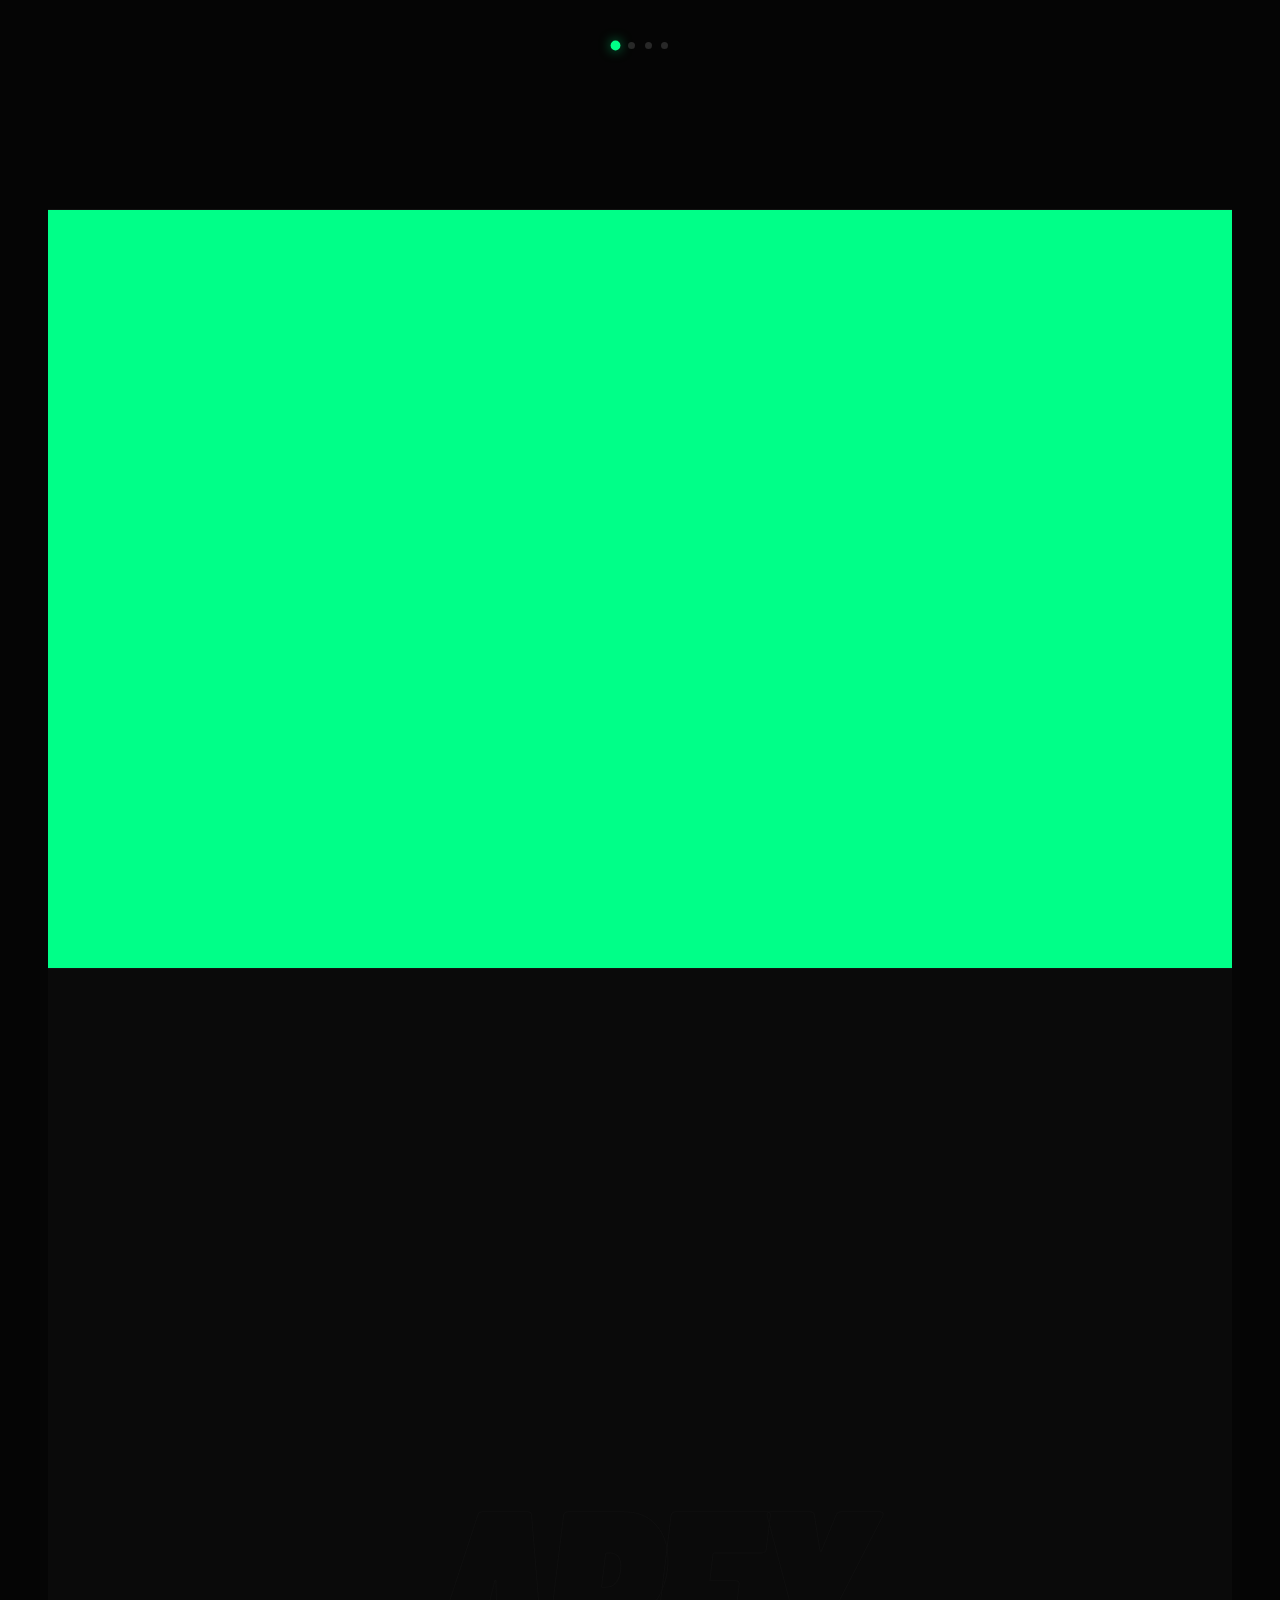
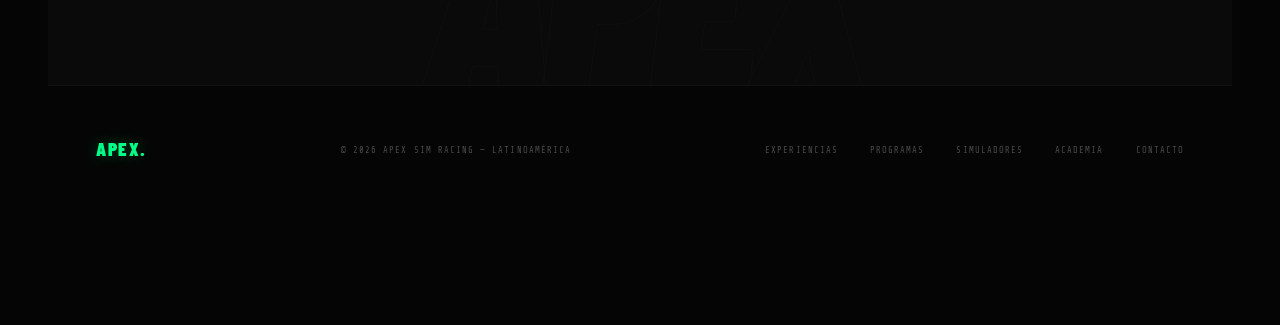
==== commit 901365f2: "Update index.html" ====
--- a/index.html
+++ b/index.html
@@ -297,6 +297,13 @@
             <div class="prog-telrow">
               <span class="prog-tel-dot"></span>
               <span class="prog-tel-code">APEX-01 // ENTRY</span>
+              <div class="prog-level-bars">
+                <span class="bar bar-on bar-white"></span>
+                <span class="bar bar-on bar-white"></span>
+                <span class="bar bar-off bar-white"></span>
+                <span class="bar bar-off bar-white"></span>
+                <span class="bar bar-off bar-white"></span>
+              </div>
             </div>
 
             <div class="prog-title-row">
@@ -373,6 +380,13 @@
             <div class="prog-telrow">
               <span class="prog-tel-dot"></span>
               <span class="prog-tel-code">APEX-02 // PRO</span>
+              <div class="prog-level-bars">
+                <span class="bar bar-on bar-green"></span>
+                <span class="bar bar-on bar-green"></span>
+                <span class="bar bar-on bar-green"></span>
+                <span class="bar bar-on bar-green"></span>
+                <span class="bar bar-off bar-green"></span>
+              </div>
             </div>
 
             <div class="prog-title-row">
@@ -448,6 +462,13 @@
             <div class="prog-telrow">
               <span class="prog-tel-dot"></span>
               <span class="prog-tel-code">APEX-03 // ELITE</span>
+              <div class="prog-level-bars">
+                <span class="bar bar-on bar-violet"></span>
+                <span class="bar bar-on bar-violet"></span>
+                <span class="bar bar-on bar-violet"></span>
+                <span class="bar bar-on bar-violet"></span>
+                <span class="bar bar-on bar-violet"></span>
+              </div>
             </div>
 
             <div class="prog-title-row">
--- a/style.css
+++ b/style.css
@@ -802,7 +802,7 @@
 .prog-inner{
   position:relative;
   width:100%;
-  min-height:560px;
+  min-height:460px;
   transition:transform .75s cubic-bezier(.22,1,.36,1);
   transform-style:preserve-3d;
   cursor:pointer;
@@ -819,7 +819,7 @@
   overflow:hidden;
   display:flex;
   flex-direction:column;
-  padding:1.9rem 1.6rem;
+  padding:1.5rem 1.4rem;
 }
 
 /* ── FRONT ── */
@@ -842,52 +842,111 @@
 
 .prog-front .prog-flip-hint{top:1.3rem}
 
-.prog-front .prog-name{
-  font-size:3rem;margin-top:0;margin-bottom:0;
-  letter-spacing:.02em;color:var(--white);line-height:1;
-}
-.featured .prog-front .prog-name{color:var(--green)}
-.elite-card .prog-front .prog-name{color:var(--violet)}
-
-.prog-front-rule{
-  width:36px;height:2px;margin-top:.8rem;
-  background:var(--white);
-}
-.featured .prog-front-rule{background:var(--green)}
-.elite-card .prog-front-rule{background:var(--violet)}
-
-.prog-price-lockup{margin-top:1.1rem}
-.prog-front .prog-price{font-size:1.9rem;line-height:1}
-.prog-front .prog-period{font-size:.72rem;margin-top:.1rem;color:var(--muted)}
-
 .prog-front-fill{flex:1}
 
 .prog-front .prog-header-row{margin-bottom:.9rem}
 .prog-front .prog-cta{
-  margin-top:0;padding:1.05rem;font-size:.76rem;letter-spacing:.16em;
-}
-
-/* ── HOOK — bajada fuerte debajo del nombre ── */
+  margin-top:0;padding:.85rem;font-size:.74rem;letter-spacing:.16em;
+}
+
+/* ── NOISE + CORNERS — detalle HUD siempre visible en el frente ── */
+.prog-noise{
+  position:absolute;inset:0;pointer-events:none;z-index:0;
+  background-image:repeating-linear-gradient(0deg,transparent,transparent 23px,rgba(255,255,255,.025) 23px,rgba(255,255,255,.025) 24px),
+                    repeating-linear-gradient(90deg,transparent,transparent 23px,rgba(255,255,255,.02) 23px,rgba(255,255,255,.02) 24px);
+}
+.prog-corner{position:absolute;width:16px;height:16px;z-index:1;opacity:.6}
+.prog-corner.tl{top:14px;left:14px;border-top:1.5px solid rgba(255,255,255,.22);border-left:1.5px solid rgba(255,255,255,.22)}
+.prog-corner.tr{top:14px;right:14px;border-top:1.5px solid rgba(255,255,255,.22);border-right:1.5px solid rgba(255,255,255,.22)}
+.featured .prog-corner{border-color:rgba(0,255,136,.35)}
+.elite-card .prog-corner{border-color:rgba(191,95,255,.35)}
+
+.prog-front-content{
+  position:relative;z-index:1;
+  display:flex;flex-direction:column;flex:1;
+  margin-top:1.1rem;
+}
+
+/* ── TELROW — línea de código estilo telemetría ── */
+.prog-telrow{
+  display:flex;align-items:center;gap:.55rem;margin-bottom:.9rem;
+}
+.prog-tel-dot{
+  width:6px;height:6px;border-radius:50%;flex-shrink:0;
+  background:var(--white);animation:blink 1.2s infinite;
+}
+.featured .prog-tel-dot{background:var(--green)}
+.elite-card .prog-tel-dot{background:var(--violet)}
+.prog-tel-code{
+  font-family:var(--ff-mono);font-size:.6rem;letter-spacing:.14em;
+  text-transform:uppercase;color:var(--muted);
+}
+
+/* ── TITLE — nombre grande itálico + índice numérico ── */
+.prog-title-row{display:flex;align-items:baseline;gap:.6rem;margin-bottom:.4rem}
+.prog-title{
+  font-family:var(--ff-display);font-weight:900;font-style:italic;
+  font-size:2.3rem;text-transform:uppercase;line-height:.9;
+  letter-spacing:.01em;color:var(--white);margin:0;
+}
+.featured .prog-title{color:var(--green)}
+.elite-card .prog-title{color:var(--violet)}
+.prog-title-idx{
+  font-family:var(--ff-mono);font-size:.68rem;letter-spacing:.08em;
+  color:var(--muted);
+}
+
 .prog-hook{
-  font-size:.92rem;font-weight:500;line-height:1.42;
-  color:var(--white);opacity:.88;margin-top:.55rem;
-}
-
-/* ── HIGHLIGHTS — bullets de venta en el frente, sin iconos ── */
-.prog-highlights{
-  list-style:none;display:flex;flex-direction:column;
-  gap:.5rem;margin-top:1rem;
-}
-.prog-highlights li{
-  font-size:.82rem;font-weight:400;line-height:1.35;color:var(--white);
-  display:flex;align-items:flex-start;gap:.5rem;
-}
-.prog-highlights li::before{
-  content:'✓';flex-shrink:0;font-weight:800;font-size:.78rem;
-  color:var(--white);margin-top:.05rem;
-}
-.featured .prog-highlights li::before{color:var(--green)}
-.elite-card .prog-highlights li::before{color:var(--violet)}
+  font-size:.82rem;font-weight:400;line-height:1.4;
+  color:var(--white);opacity:.82;
+}
+
+/* ── STATS — grilla de lectura estilo dashboard ── */
+.prog-stats{
+  display:grid;grid-template-columns:repeat(3,1fr);gap:.5rem;
+  margin-top:.9rem;padding-top:.8rem;
+  border-top:1px solid rgba(255,255,255,.08);
+}
+.prog-stat{
+  display:flex;flex-direction:column;gap:.2rem;
+  padding:.45rem .25rem;text-align:center;
+  border:1px solid rgba(255,255,255,.08);
+  background:rgba(255,255,255,.02);
+}
+.prog-stat-num{
+  font-family:var(--ff-display);font-weight:800;font-size:1.15rem;
+  color:var(--white);line-height:1;
+}
+.featured .prog-stat-num{color:var(--green)}
+.elite-card .prog-stat-num{color:var(--violet)}
+.prog-stat-lbl{
+  font-family:var(--ff-mono);font-size:.5rem;letter-spacing:.06em;
+  text-transform:uppercase;color:var(--muted);
+}
+
+/* ── READOUT — precio como lectura digital ── */
+.prog-readout{
+  margin-top:.9rem;padding:.65rem .9rem;
+  border:1px solid rgba(255,255,255,.12);
+  background:rgba(255,255,255,.02);
+  display:flex;flex-direction:column;gap:.2rem;
+}
+.featured .prog-readout{border-color:rgba(0,255,136,.18)}
+.elite-card .prog-readout{border-color:rgba(191,95,255,.2)}
+.prog-readout-lbl{
+  font-family:var(--ff-mono);font-size:.56rem;letter-spacing:.1em;
+  text-transform:uppercase;color:var(--muted);
+}
+.prog-readout-val{
+  font-family:var(--ff-display);font-weight:900;font-size:1.6rem;
+  color:var(--white);line-height:1;
+}
+.featured .prog-readout-val{color:var(--green)}
+.elite-card .prog-readout-val{color:var(--violet)}
+.prog-readout-val small{
+  font-family:var(--ff-mono);font-size:.58rem;font-weight:400;
+  color:var(--muted);margin-left:.35rem;letter-spacing:0;
+}
 
 /* ── RIBBON — cinta diagonal "Más elegido" en PRO ── */
 .prog-ribbon{
@@ -899,6 +958,27 @@
   box-shadow:0 4px 14px rgba(0,255,136,.4);
   pointer-events:none;
 }
+
+/* ── CTA LIGHTS — botón estilo semáforo de largada ── */
+.prog-cta-lights{
+  display:flex;align-items:center;justify-content:center;gap:.65rem;
+}
+.prog-lights{display:flex;gap:3px}
+.prog-lights i{
+  width:6px;height:6px;border-radius:50%;display:block;
+  background:rgba(255,255,255,.22);
+  transition:background .25s ease,box-shadow .25s ease;
+}
+.prog-cta:hover .prog-lights i{background:var(--white);box-shadow:0 0 6px rgba(255,255,255,.6)}
+.prog-cta:hover .prog-lights i:nth-child(1){transition-delay:0s}
+.prog-cta:hover .prog-lights i:nth-child(2){transition-delay:.07s}
+.prog-cta:hover .prog-lights i:nth-child(3){transition-delay:.14s}
+.prog-cta:hover .prog-lights i:nth-child(4){transition-delay:.21s}
+.prog-cta:hover .prog-lights i:nth-child(5){transition-delay:.28s}
+.cta-entry:hover .prog-lights i{background:var(--white);box-shadow:0 0 6px rgba(255,255,255,.6)}
+.cta-featured .prog-lights i{background:rgba(0,0,0,.28)}
+.cta-featured:hover .prog-lights i{background:var(--black);box-shadow:0 0 6px rgba(0,0,0,.5)}
+.cta-elite:hover .prog-lights i{background:var(--violet);box-shadow:0 0 6px rgba(191,95,255,.6)}
 
 /* ── BACK ── */
 .prog-back{
@@ -1339,12 +1419,12 @@
 
   .prog-header{grid-template-columns:1fr;gap:1.5rem}
   .prog-cards{grid-template-columns:1fr;gap:1rem}
-  .prog-front,.prog-back{padding:1.6rem 1.4rem}
-  .prog-inner{min-height:560px}
-  .prog-front .prog-name{font-size:2.4rem}
-  .prog-front .prog-price{font-size:1.6rem}
-  .prog-hook{font-size:.86rem}
-  .prog-highlights li{font-size:.8rem}
+  .prog-front,.prog-back{padding:1.4rem 1.3rem}
+  .prog-inner{min-height:480px}
+  .prog-title{font-size:2.1rem}
+  .prog-hook{font-size:.8rem}
+  .prog-stat-num{font-size:1.05rem}
+  .prog-readout-val{font-size:1.5rem}
 
   .tech-item{aspect-ratio:4/3;padding:1.6rem 1.8rem 1.8rem}
   .tech-media{grid-template-columns:1fr}
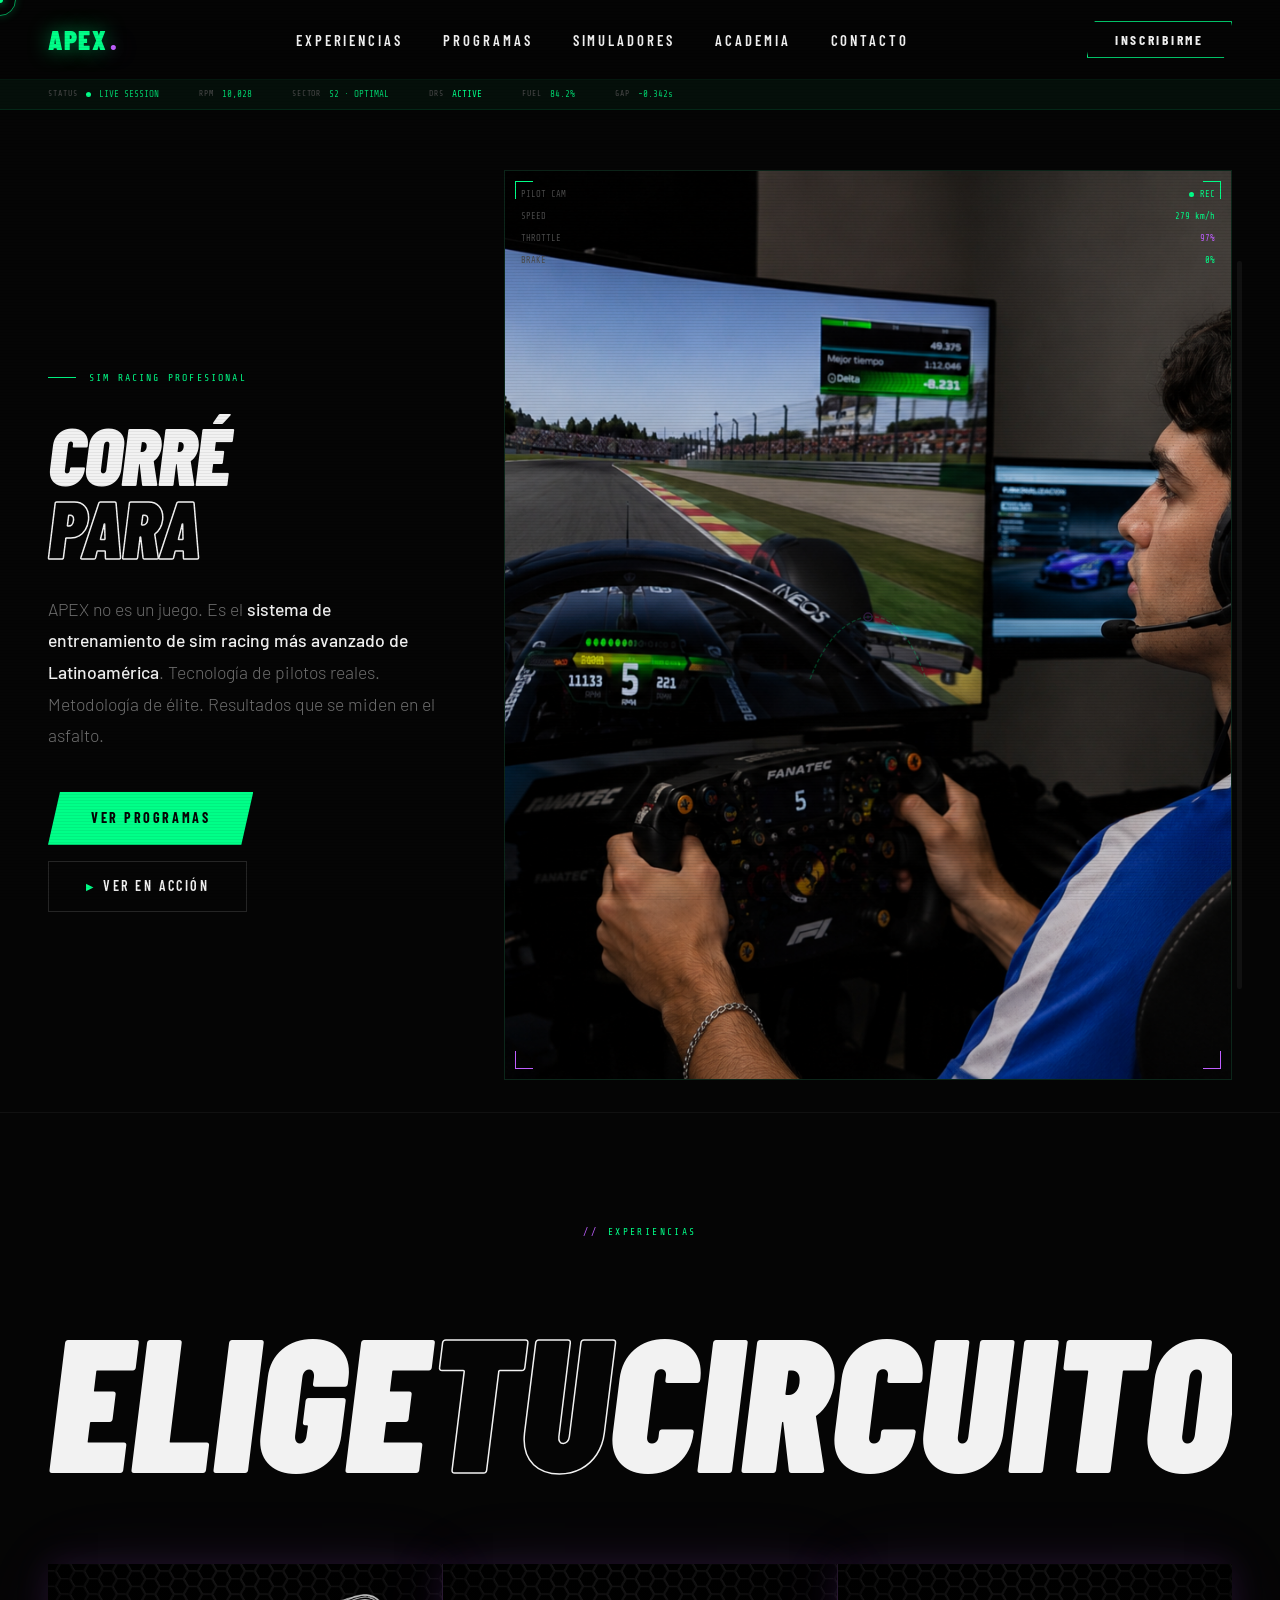
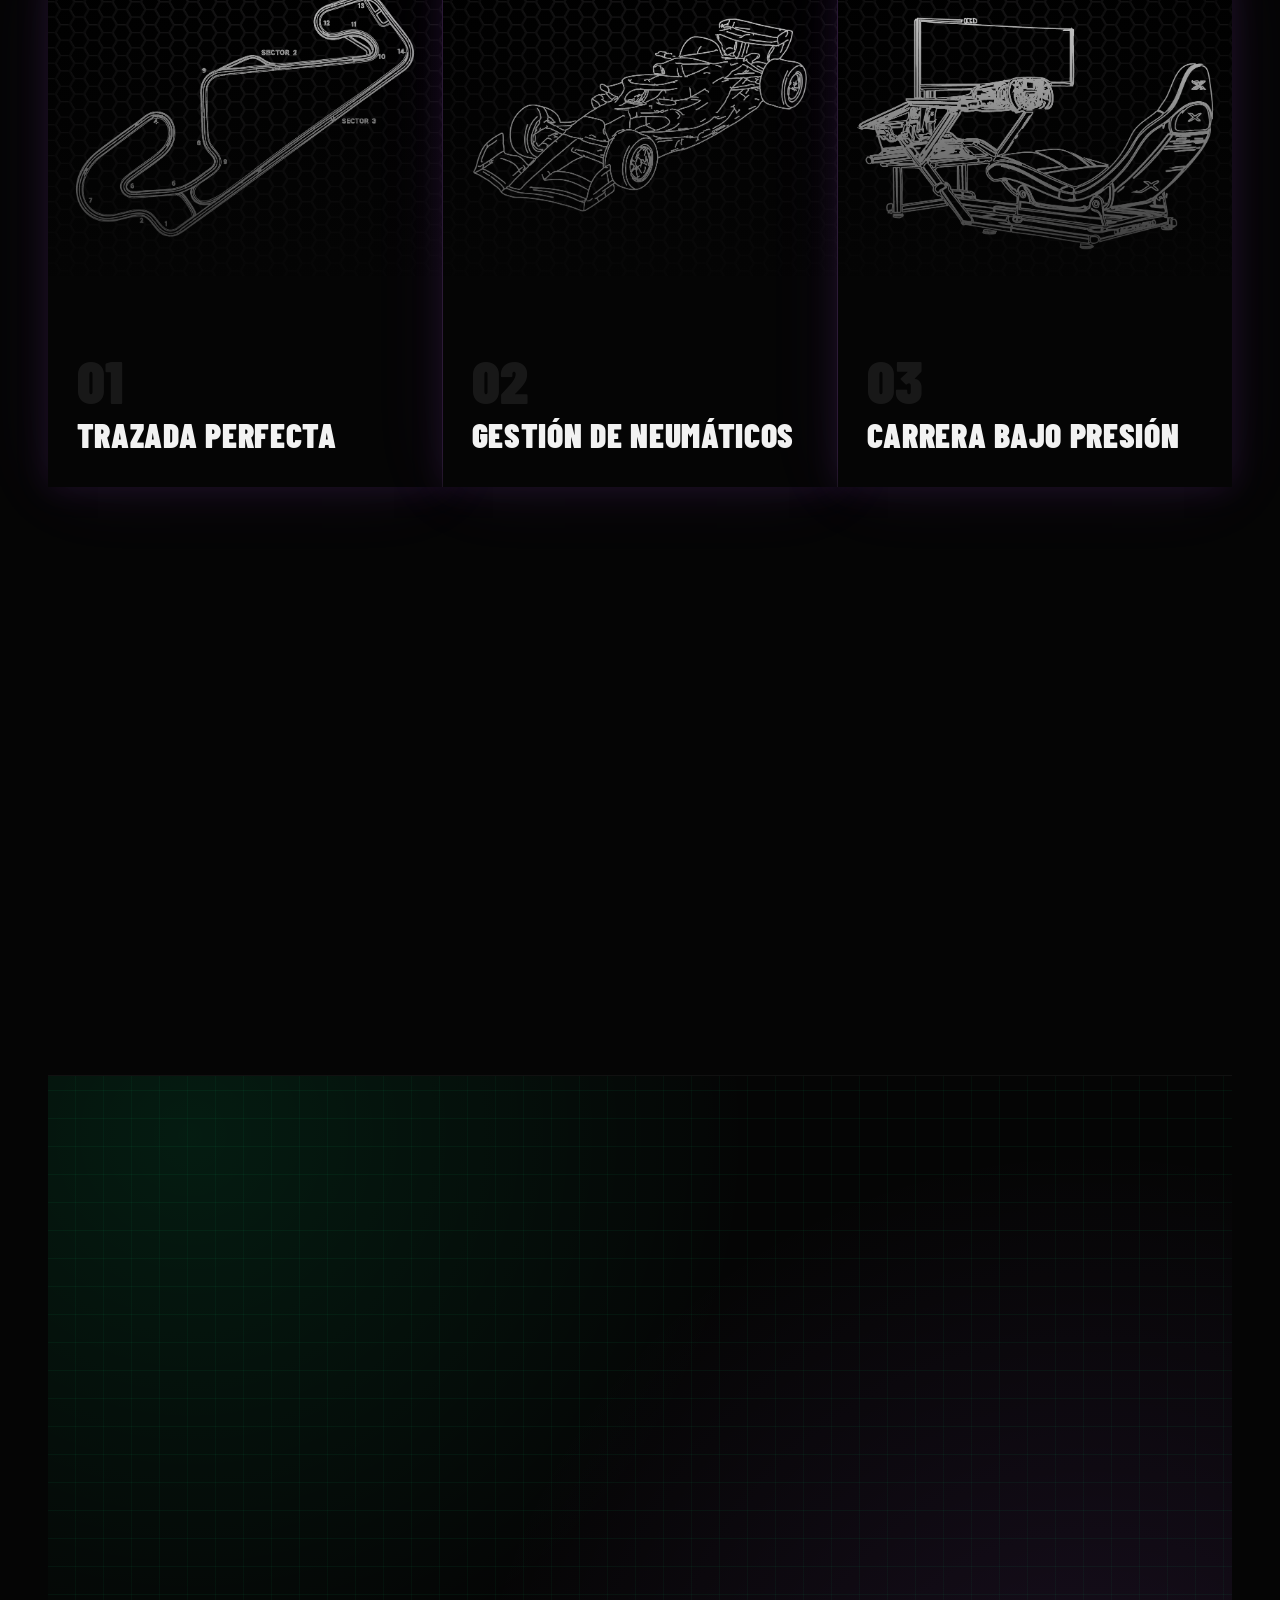
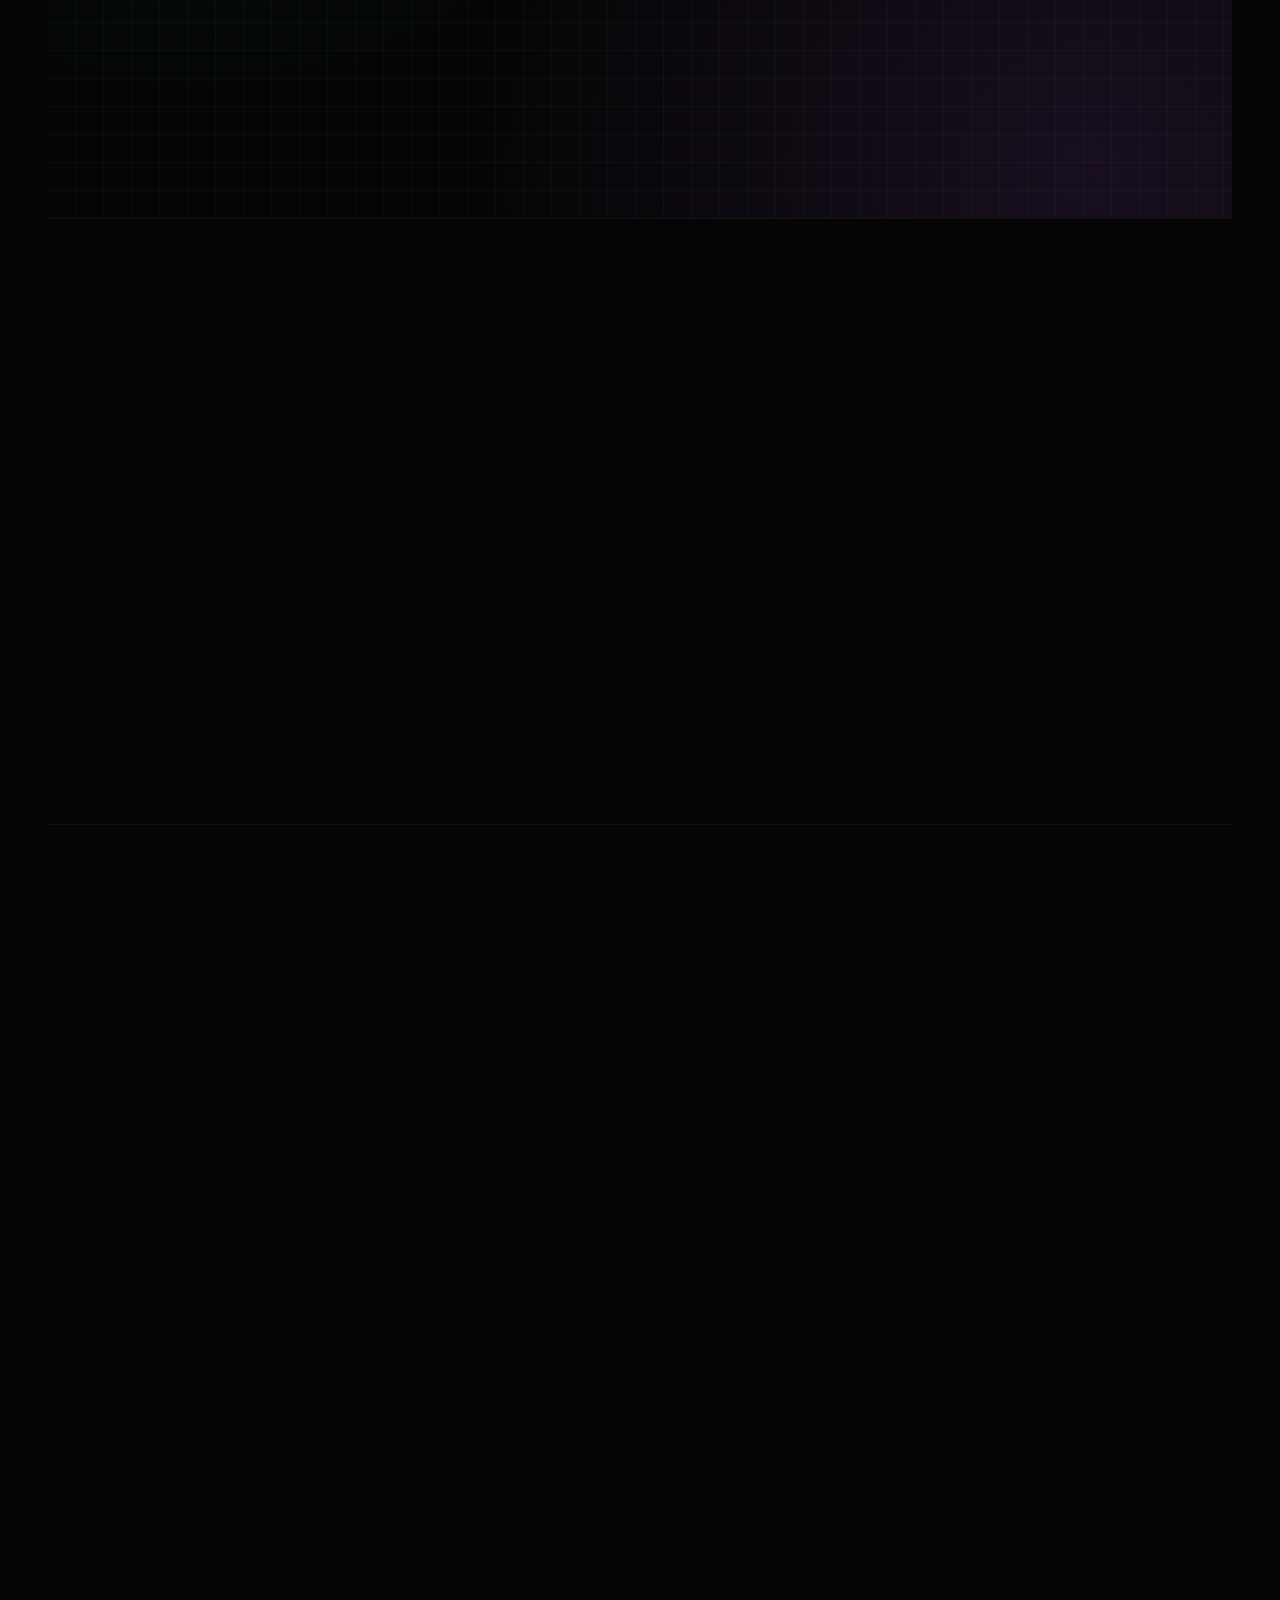
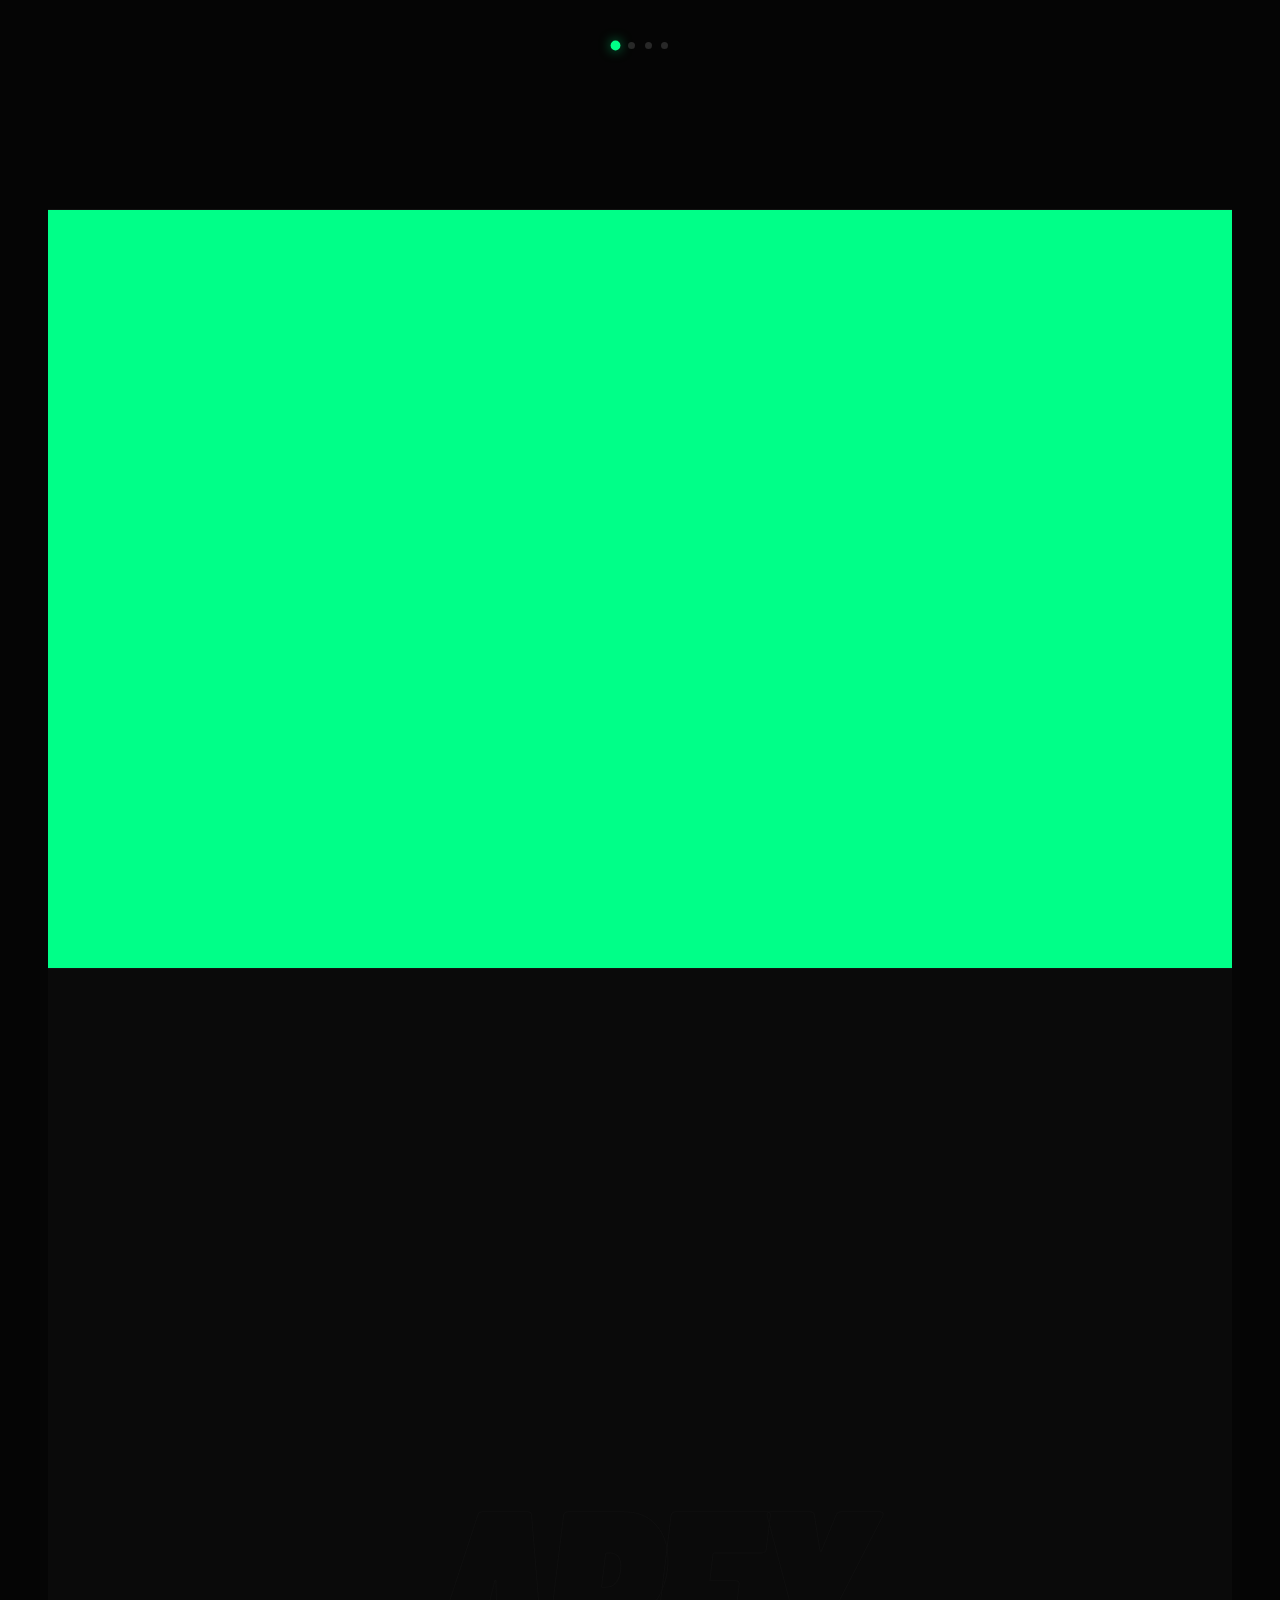
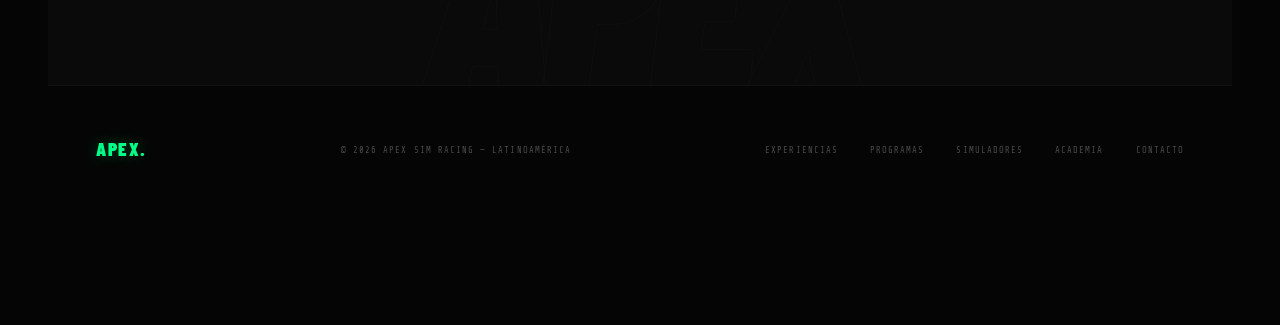
==== commit 851dccb5: "Remove flip hint from circuit elements Removed flip hint elements from multiple circuits." ====
--- a/index.html
+++ b/index.html
@@ -168,7 +168,6 @@
             <div class="exp-num">01</div>
             <div class="exp-name">Trazada Perfecta</div>
           </div>
-          <div class="exp-flip-hint"><span class="exp-flip-icon">⟳</span>Ver más</div>
         </div>
 
         <div class="exp-circuit-back">
@@ -202,7 +201,6 @@
             <div class="exp-num">02</div>
             <div class="exp-name">Gestión de Neumáticos</div>
           </div>
-          <div class="exp-flip-hint"><span class="exp-flip-icon">⟳</span>Ver más</div>
         </div>
 
         <div class="exp-circuit-back">
@@ -237,7 +235,6 @@
             <div class="exp-num">03</div>
             <div class="exp-name">Carrera Bajo Presión</div>
           </div>
-          <div class="exp-flip-hint"><span class="exp-flip-icon">⟳</span>Ver más</div>
         </div>
 
         <div class="exp-circuit-back">
--- a/style.css
+++ b/style.css
@@ -871,6 +871,7 @@
 .prog-telrow{
   display:flex;align-items:center;gap:.55rem;margin-bottom:.9rem;
 }
+.prog-telrow .prog-level-bars{margin-left:auto}
 .prog-tel-dot{
   width:6px;height:6px;border-radius:50%;flex-shrink:0;
   background:var(--white);animation:blink 1.2s infinite;
@@ -878,8 +879,8 @@
 .featured .prog-tel-dot{background:var(--green)}
 .elite-card .prog-tel-dot{background:var(--violet)}
 .prog-tel-code{
-  font-family:var(--ff-mono);font-size:.6rem;letter-spacing:.14em;
-  text-transform:uppercase;color:var(--muted);
+  font-family:var(--ff-mono);font-size:.68rem;letter-spacing:.14em;
+  text-transform:uppercase;color:var(--white);
 }
 
 /* ── TITLE — nombre grande itálico + índice numérico ── */
@@ -892,8 +893,8 @@
 .featured .prog-title{color:var(--green)}
 .elite-card .prog-title{color:var(--violet)}
 .prog-title-idx{
-  font-family:var(--ff-mono);font-size:.68rem;letter-spacing:.08em;
-  color:var(--muted);
+  font-family:var(--ff-mono);font-size:.78rem;letter-spacing:.08em;
+  color:var(--white);
 }
 
 .prog-hook{
@@ -920,8 +921,8 @@
 .featured .prog-stat-num{color:var(--green)}
 .elite-card .prog-stat-num{color:var(--violet)}
 .prog-stat-lbl{
-  font-family:var(--ff-mono);font-size:.5rem;letter-spacing:.06em;
-  text-transform:uppercase;color:var(--muted);
+  font-family:var(--ff-mono);font-size:.58rem;letter-spacing:.06em;
+  text-transform:uppercase;color:var(--white);
 }
 
 /* ── READOUT — precio como lectura digital ── */
@@ -934,8 +935,8 @@
 .featured .prog-readout{border-color:rgba(0,255,136,.18)}
 .elite-card .prog-readout{border-color:rgba(191,95,255,.2)}
 .prog-readout-lbl{
-  font-family:var(--ff-mono);font-size:.56rem;letter-spacing:.1em;
-  text-transform:uppercase;color:var(--muted);
+  font-family:var(--ff-mono);font-size:.64rem;letter-spacing:.1em;
+  text-transform:uppercase;color:var(--white);
 }
 .prog-readout-val{
   font-family:var(--ff-display);font-weight:900;font-size:1.6rem;
@@ -944,8 +945,8 @@
 .featured .prog-readout-val{color:var(--green)}
 .elite-card .prog-readout-val{color:var(--violet)}
 .prog-readout-val small{
-  font-family:var(--ff-mono);font-size:.58rem;font-weight:400;
-  color:var(--muted);margin-left:.35rem;letter-spacing:0;
+  font-family:var(--ff-mono);font-size:.62rem;font-weight:400;
+  color:var(--white);margin-left:.35rem;letter-spacing:0;opacity:.75;
 }
 
 /* ── RIBBON — cinta diagonal "Más elegido" en PRO ── */
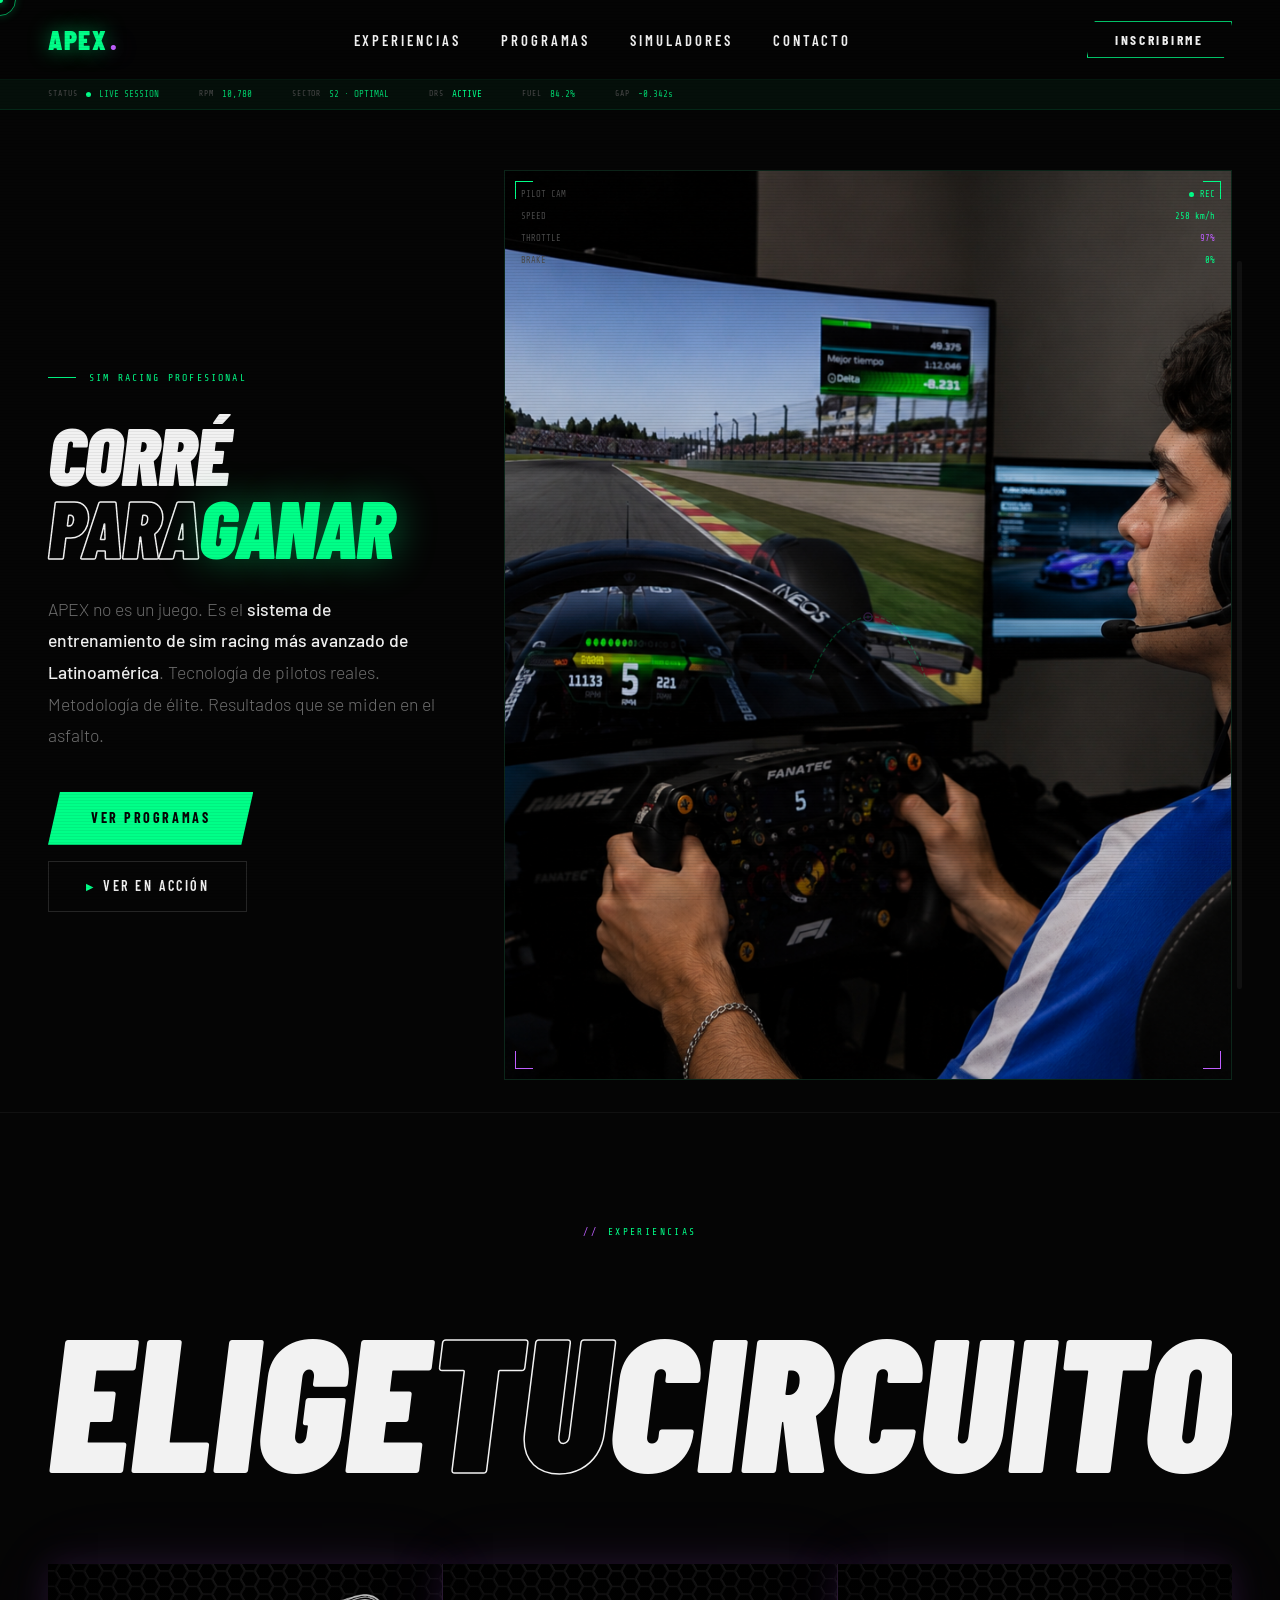
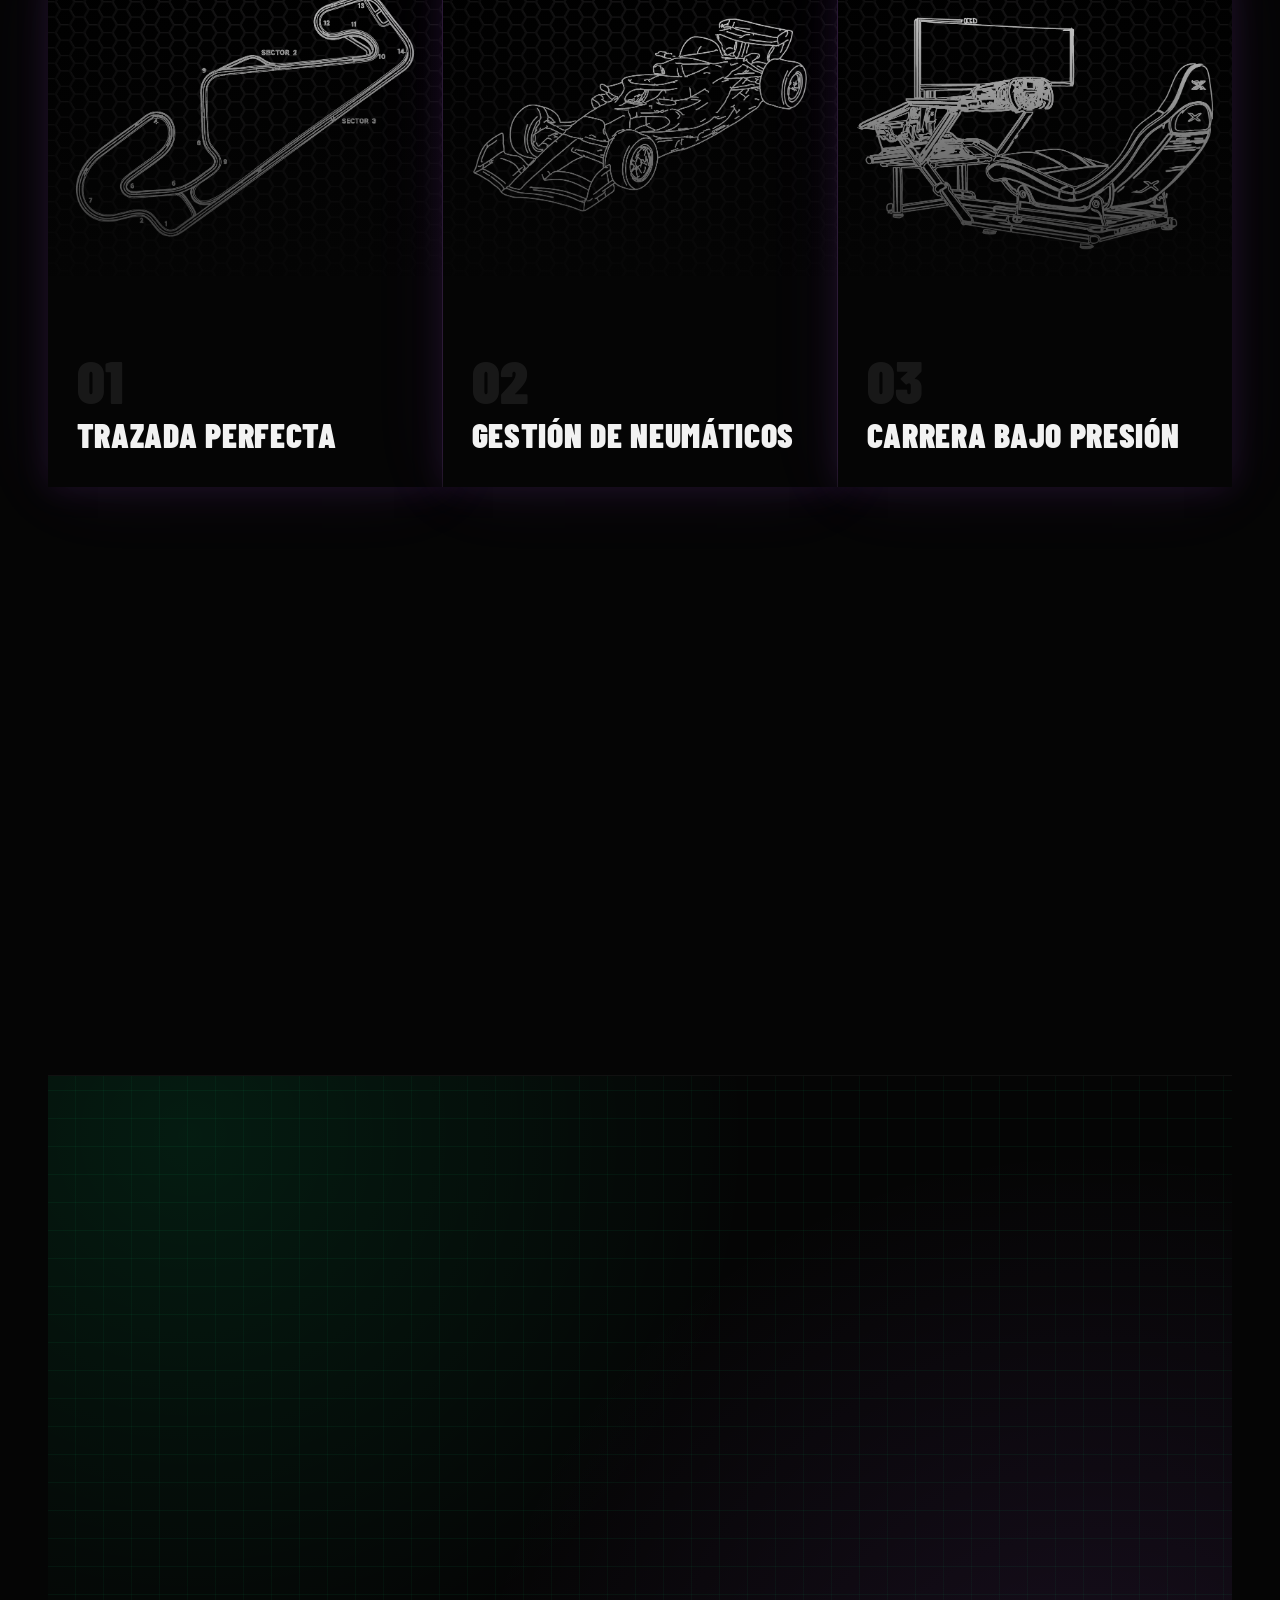
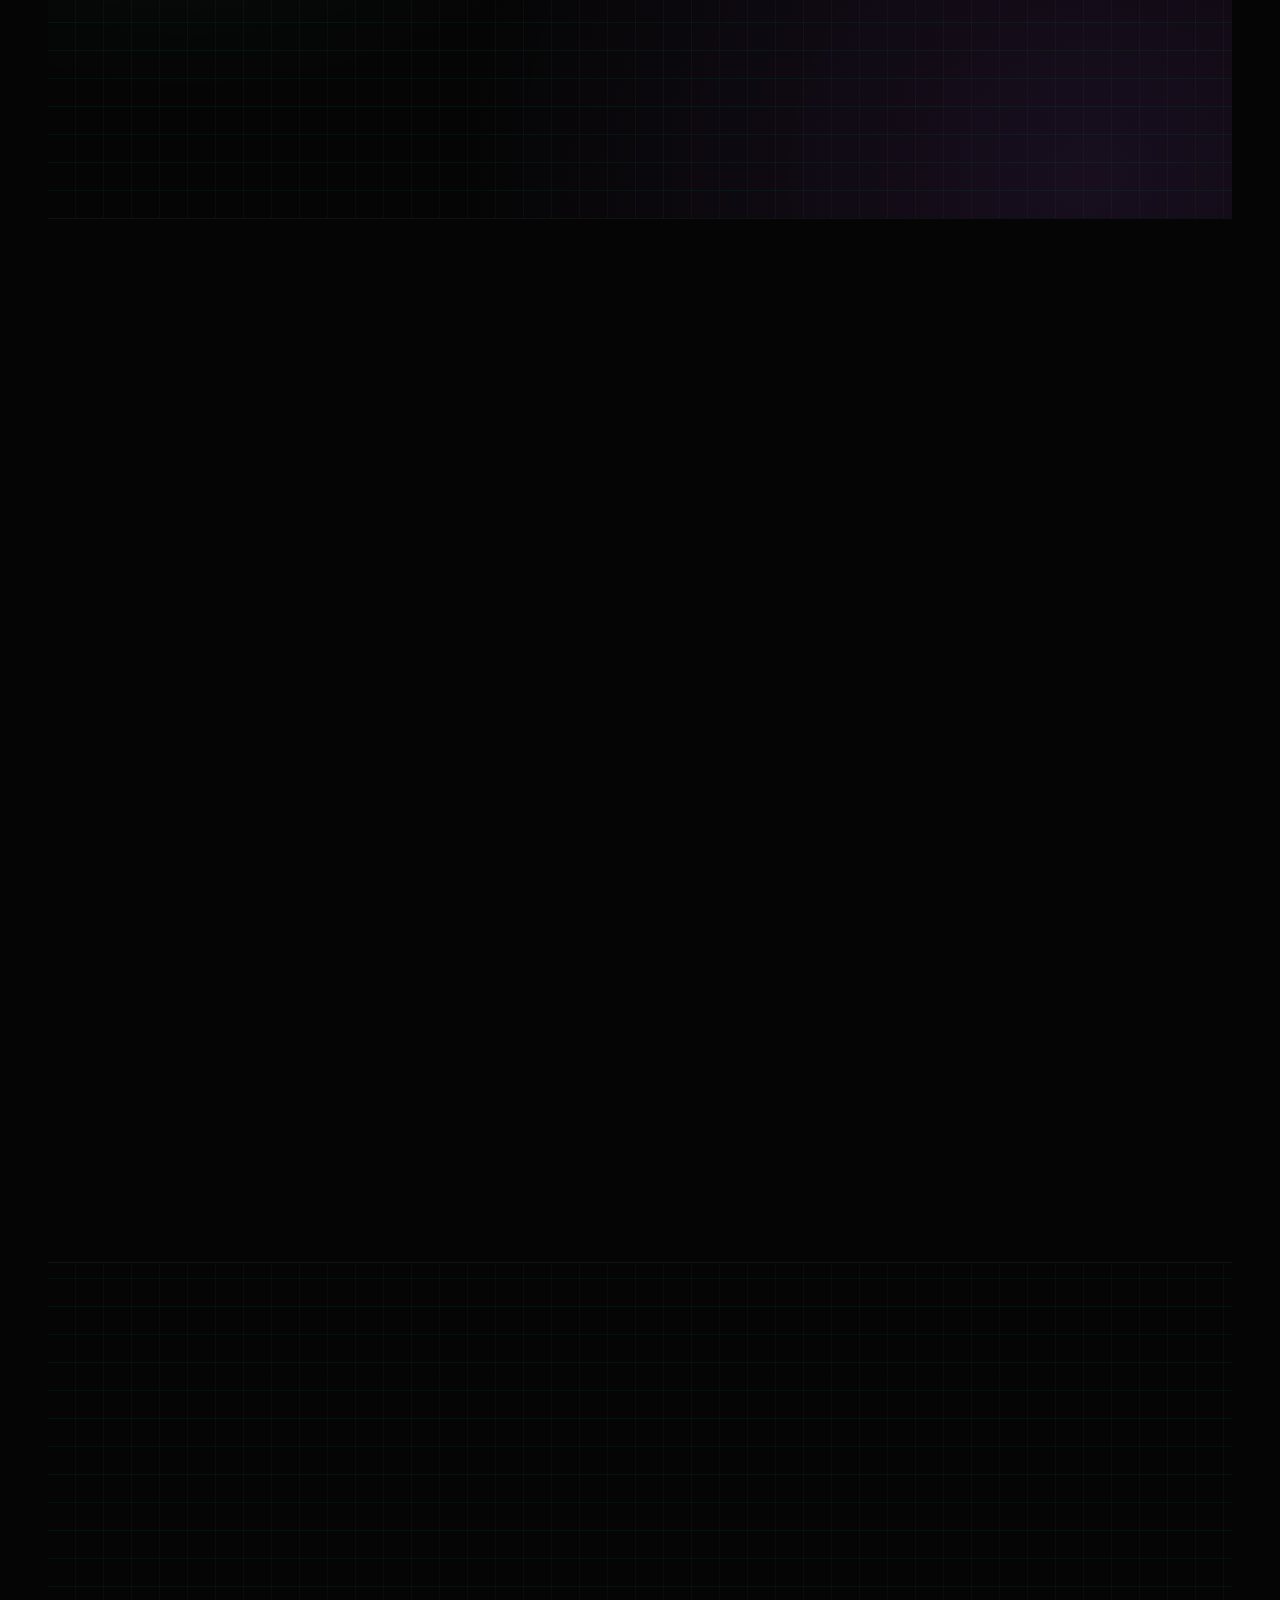
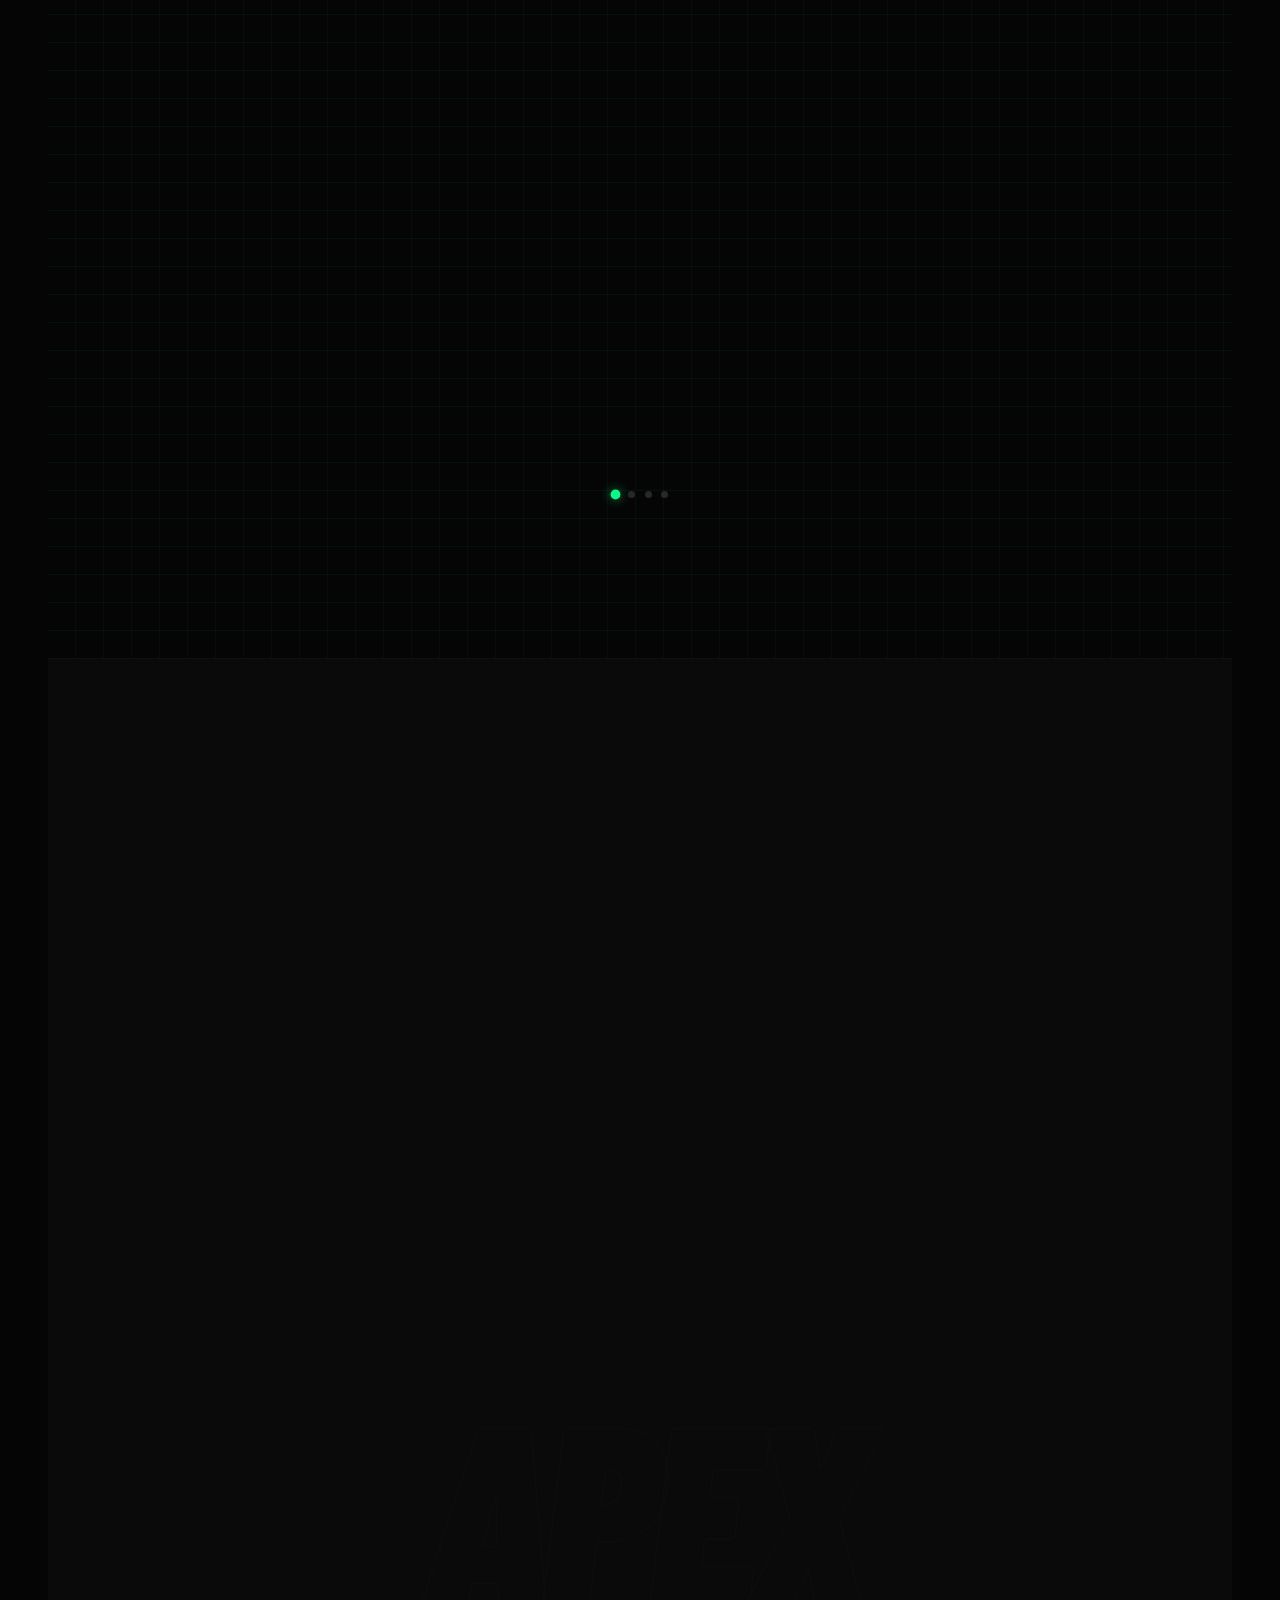
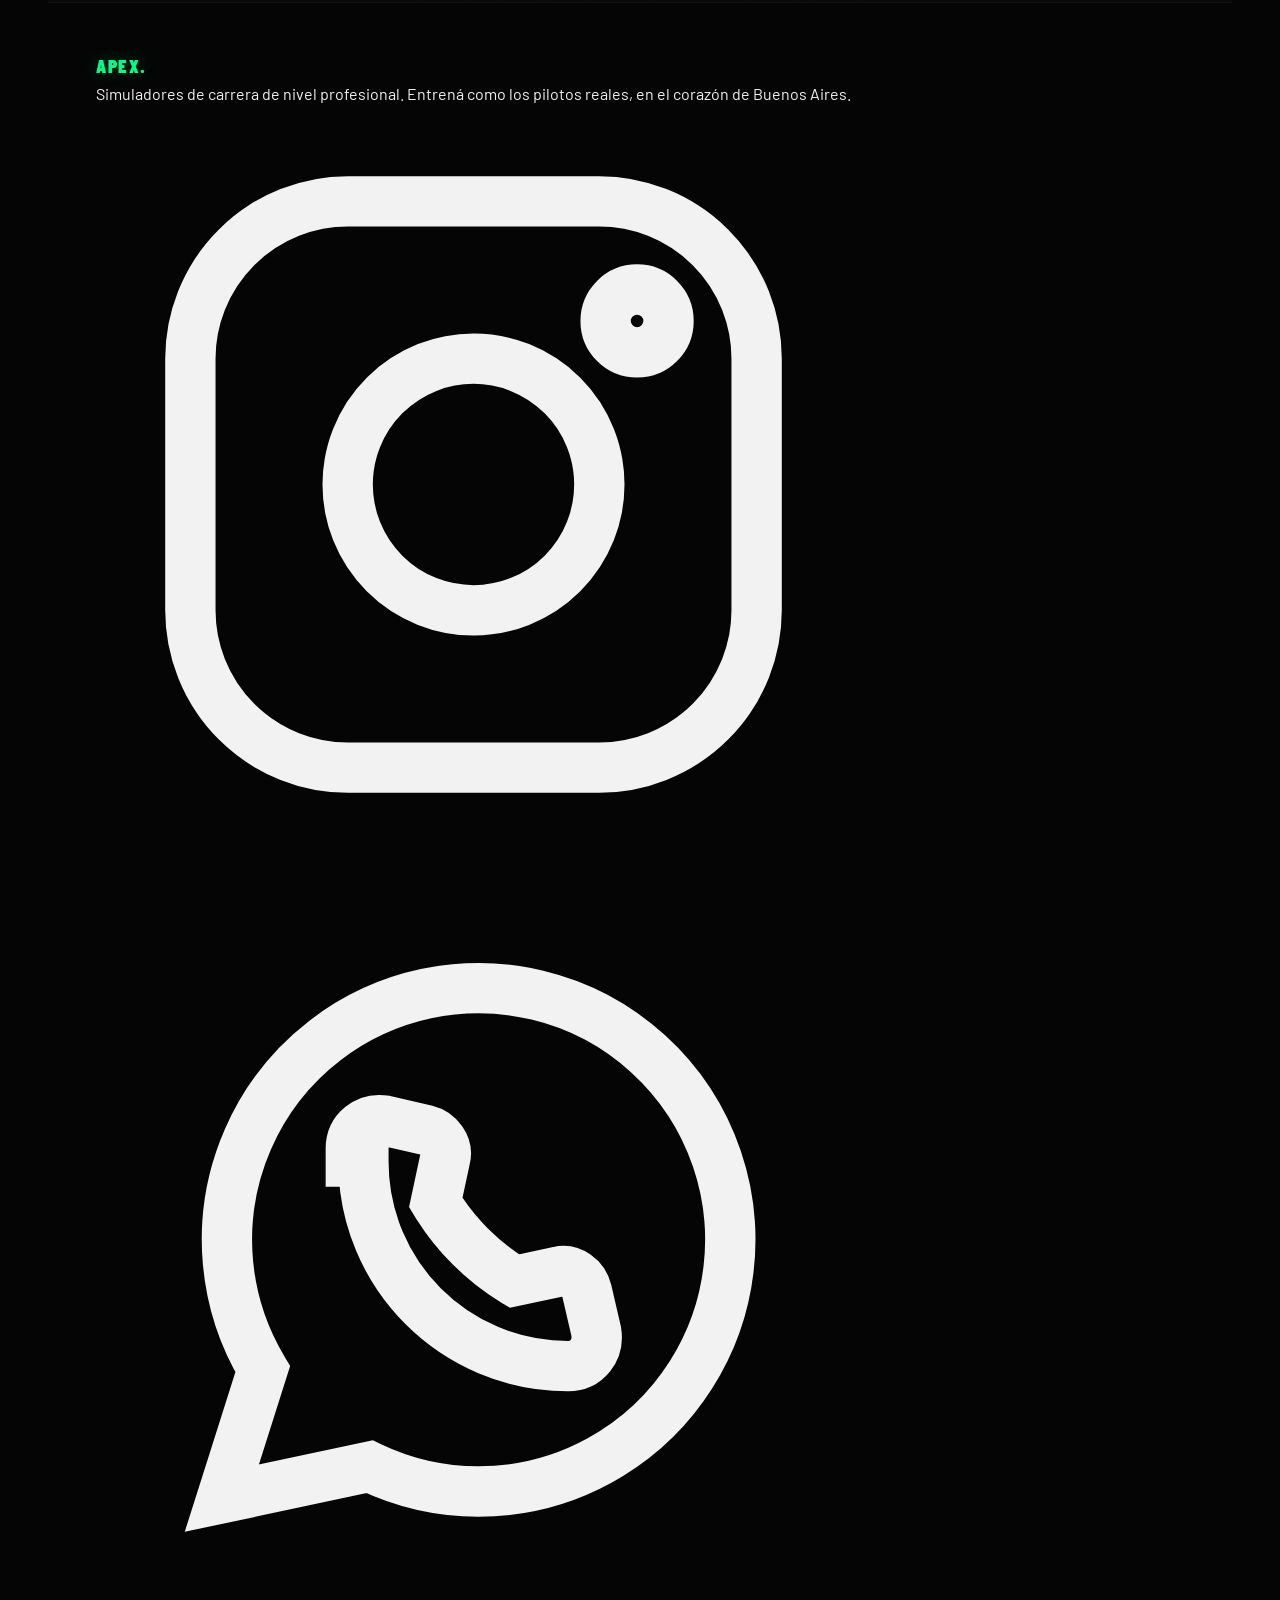
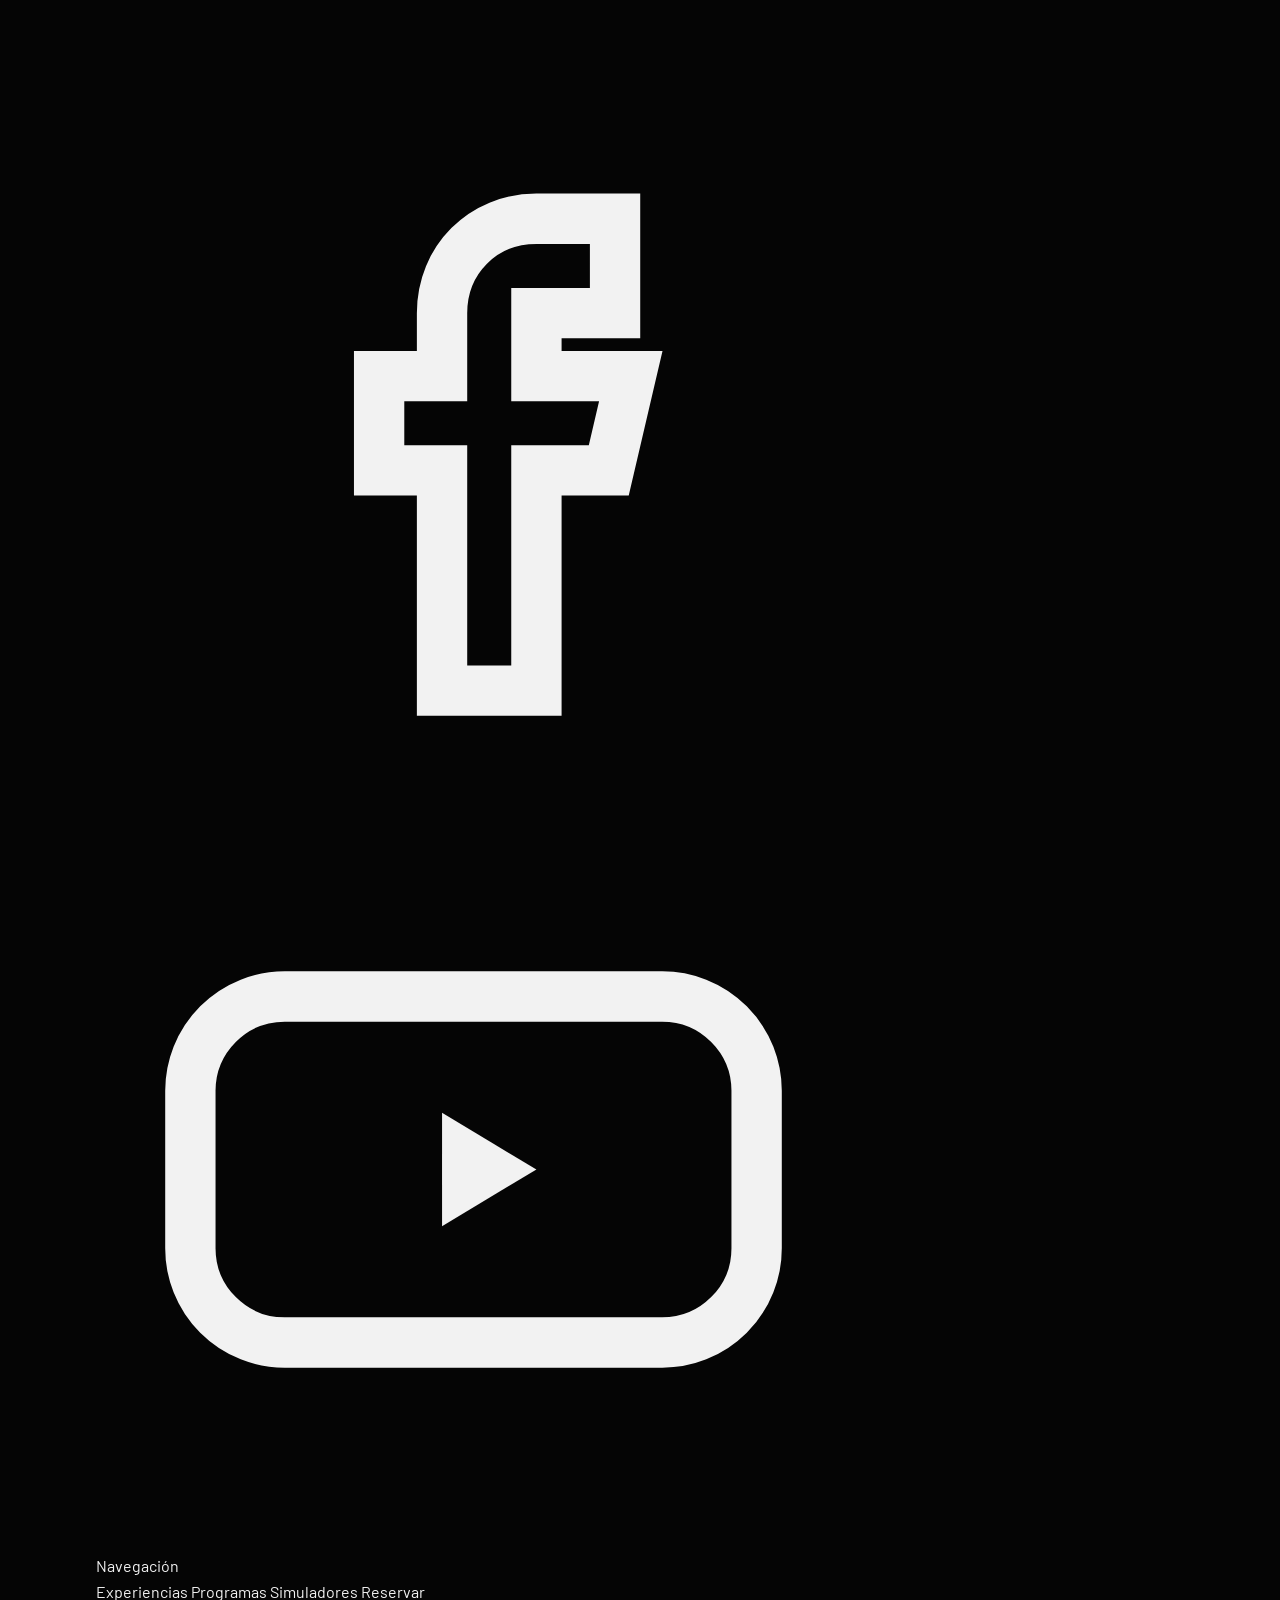
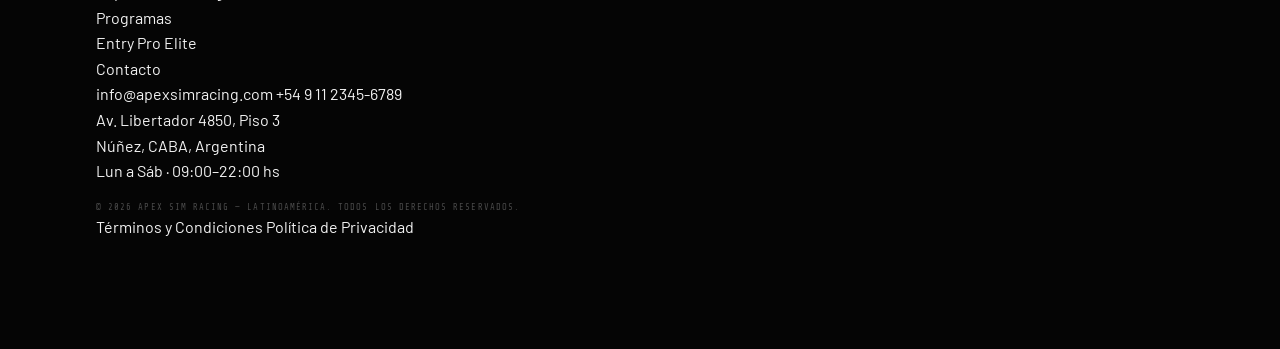
==== commit 0e6b2682: "Update index.html" ====
--- a/index.html
+++ b/index.html
@@ -34,7 +34,6 @@
     <li><a href="#experiencias">Experiencias</a></li>
     <li><a href="#programas">Programas</a></li>
     <li><a href="#tecnologia">Simuladores</a></li>
-    <li><a href="#academia">Academia</a></li>
     <li><a href="#cta">Contacto</a></li>
   </ul>
   <button class="nav-toggle" id="nav-toggle" aria-label="Abrir menú" aria-expanded="false">
@@ -589,73 +588,32 @@
   <div class="tech-scroll-hint reveal d2">← Arrastrá o elegí un punto →</div>
 
   <div class="tech-carousel reveal d2">
+    <button class="tech-arrow tech-arrow-prev" type="button" aria-label="Tarjeta anterior">‹</button>
+
     <div class="tech-track">
-      <div class="tech-item" style="background-image:url('foto17.png')">
-        <div class="tech-num">01</div>
+      <div class="tech-item">
+        <div class="tech-item-img" style="background-image:url('foto18.png')"></div>
+        <div class="tech-name">Volantes Direct Drive</div>
+      </div>
+      <div class="tech-item">
+        <div class="tech-item-img" style="background-image:url('foto17.png')"></div>
         <div class="tech-name">Movimiento de 6 Ejes DOF</div>
       </div>
-      <div class="tech-item" style="background-image:url('foto18.png')">
-        <div class="tech-num">02</div>
-        <div class="tech-name">Volantes Direct Drive</div>
-      </div>
-      <div class="tech-item" style="background-image:url('foto19.png')">
-        <div class="tech-num">03</div>
+      <div class="tech-item">
+        <div class="tech-item-img" style="background-image:url('foto19.png')"></div>
         <div class="tech-name">Pedales de Carga Celda</div>
       </div>
-      <div class="tech-item" style="background-image:url('foto20.png')">
-        <div class="tech-num">04</div>
+      <div class="tech-item">
+        <div class="tech-item-img" style="background-image:url('foto20.png')"></div>
         <div class="tech-name">Visión Triple Pantalla + VR</div>
       </div>
     </div>
+
+    <button class="tech-arrow tech-arrow-next" type="button" aria-label="Tarjeta siguiente">›</button>
   </div>
 
   <div class="tech-carousel-dots" aria-hidden="true"></div>
 
-</section>
-
-<!-- ═══════ ACADEMIA F3 ═══════ -->
-<section id="academia">
-  <div class="academy-inner">
-    <div class="academy-left">
-      <div class="year-badge reveal"><span class="yr">2027</span> PRÓXIMAMENTE</div>
-      <div class="eyebrow reveal">Academia de Talentos</div>
-      <h2 class="sec-title reveal d1">DEL SIM A LA PISTA<br><span class="t-green">REAL</span></h2>
-      <p class="sec-sub reveal d2" style="font-size:1.05rem;">
-        En 2026, la FIA validó las competencias virtuales. Los equipos de Fórmula buscan talentos en los simuladores. APEX cierra convenios con equipos de <span class="t-violet">Fórmula 3</span> para 2027 — tus vueltas acá son tu prueba de ingreso.
-      </p>
-    </div>
-
-    <div class="pipeline-box reveal-r d1">
-      <div class="pipeline-step">
-        <div class="p-icon">01</div>
-        <div>
-          <div class="p-title">Entrenamiento APEX</div>
-          <div class="p-desc">Perfeccionás técnica, telemetría y mentalidad competitiva en nuestros simuladores de élite.</div>
-        </div>
-      </div>
-      <div class="pipeline-step">
-        <div class="p-icon">02</div>
-        <div>
-          <div class="p-title">Selección Interna</div>
-          <div class="p-desc">Los mejores tiempos y la consistencia determinan los pilotos elegibles para el pipeline.</div>
-        </div>
-      </div>
-      <div class="pipeline-step">
-        <div class="p-icon">03</div>
-        <div>
-          <div class="p-title">Evaluación F3 — 2027</div>
-          <div class="p-desc">Convenios con equipos internacionales de Fórmula 3. Tus métricas de sim hablan por vos.</div>
-        </div>
-      </div>
-      <div class="pipeline-step p-final">
-        <div class="p-icon">→</div>
-        <div>
-          <div class="p-title">Test en Pista Real</div>
-          <div class="p-desc">El simulador fue el boleto. La pista es el destino.</div>
-        </div>
-      </div>
-    </div>
-  </div>
 </section>
 
 <!-- ═══════ CTA ═══════ -->
@@ -674,7 +632,7 @@
   </p>
 
   <div class="cta-actions reveal d3">
-    <a href="mailto:info@apexsimracing.com" class="btn-primary">Reservar Mi Lugar</a>
+    <button type="button" class="btn-primary" id="cta-reservar-btn">Reservar Mi Lugar</button>
     <a href="#programas" class="btn-ghost"><span class="play">▶</span> Ver Programas</a>
   </div>
 
@@ -682,17 +640,62 @@
 </section>
 
 <!-- ═══════ FOOTER ═══════ -->
-<footer>
-  <div class="footer-logo">APEX.</div>
-  <p class="footer-copy">© 2026 APEX Sim Racing — Latinoamérica</p>
-  <div class="footer-links">
-    <a href="#experiencias">Experiencias</a>
-    <a href="#programas">Programas</a>
-    <a href="#tecnologia">Simuladores</a>
-    <a href="#academia">Academia</a>
-    <a href="mailto:info@apexsimracing.com">Contacto</a>
+<footer id="site-footer">
+  <div class="footer-top">
+
+    <div class="footer-col footer-brand">
+      <div class="footer-logo">APEX<span class="dot">.</span></div>
+      <p class="footer-tagline">Simuladores de carrera de nivel profesional. Entrená como los pilotos reales, en el corazón de Buenos Aires.</p>
+      <div class="footer-social">
+        <a href="https://instagram.com/apexsimracing" target="_blank" rel="noopener" aria-label="Instagram" class="footer-social-link">
+          <svg viewBox="0 0 24 24" fill="none" stroke="currentColor" stroke-width="1.6"><rect x="3" y="3" width="18" height="18" rx="5"/><circle cx="12" cy="12" r="4"/><circle cx="17.2" cy="6.8" r="1"/></svg>
+        </a>
+        <a href="https://wa.me/5491123456789" target="_blank" rel="noopener" aria-label="WhatsApp" class="footer-social-link">
+          <svg viewBox="0 0 24 24" fill="none" stroke="currentColor" stroke-width="1.6"><path d="M4 20l1.3-4.1A8 8 0 1 1 8.7 19L4 20Z"/><path d="M8.5 9.3c0 3.6 2.9 6.5 6.5 6.5.6 0 1-.5.9-1.1l-.3-1.3c-.1-.4-.5-.7-.9-.6l-1.4.3c-1-.6-1.9-1.5-2.5-2.5l.3-1.4c.1-.4-.2-.8-.6-.9l-1.3-.3c-.6-.1-1.1.3-1.1.9v.4Z"/></svg>
+        </a>
+        <a href="https://facebook.com/apexsimracing" target="_blank" rel="noopener" aria-label="Facebook" class="footer-social-link">
+          <svg viewBox="0 0 24 24" fill="none" stroke="currentColor" stroke-width="1.6"><path d="M14 9h2.5V6H14c-1.7 0-3 1.3-3 3v2H9v3h2v7h3v-7h2.3l.7-3H14V9Z"/></svg>
+        </a>
+        <a href="https://youtube.com/@apexsimracing" target="_blank" rel="noopener" aria-label="YouTube" class="footer-social-link">
+          <svg viewBox="0 0 24 24" fill="none" stroke="currentColor" stroke-width="1.6"><rect x="3" y="6.5" width="18" height="11" rx="3"/><path d="M11 10.2v3.6l3-1.8-3-1.8Z" fill="currentColor" stroke="none"/></svg>
+        </a>
+      </div>
+    </div>
+
+    <div class="footer-col">
+      <div class="footer-col-title">Navegación</div>
+      <a href="#experiencias">Experiencias</a>
+      <a href="#programas">Programas</a>
+      <a href="#tecnologia">Simuladores</a>
+      <a href="#cta">Reservar</a>
+    </div>
+
+    <div class="footer-col">
+      <div class="footer-col-title">Programas</div>
+      <a href="detalle.html?prog=entry">Entry</a>
+      <a href="detalle.html?prog=pro">Pro</a>
+      <a href="detalle.html?prog=elite">Elite</a>
+    </div>
+
+    <div class="footer-col footer-contact">
+      <div class="footer-col-title">Contacto</div>
+      <a href="mailto:info@apexsimracing.com" class="footer-contact-line">info@apexsimracing.com</a>
+      <a href="https://wa.me/5491123456789" target="_blank" rel="noopener" class="footer-contact-line">+54 9 11 2345-6789</a>
+      <p class="footer-contact-line footer-address">Av. Libertador 4850, Piso 3<br>Núñez, CABA, Argentina</p>
+      <p class="footer-contact-line footer-hours">Lun a Sáb · 09:00–22:00 hs</p>
+    </div>
+
+  </div>
+
+  <div class="footer-bottom">
+    <p class="footer-copy">© 2026 APEX Sim Racing — Latinoamérica. Todos los derechos reservados.</p>
+    <div class="footer-legal">
+      <a href="#">Términos y Condiciones</a>
+      <a href="#">Política de Privacidad</a>
+    </div>
   </div>
 </footer>
+
 
 <script src="script.js"></script>
 
@@ -833,5 +836,118 @@
 })();
 </script>
 
+<!-- ══════ MODAL FORMULARIO DE RESERVA ══════ -->
+<div class="res-modal-overlay" id="res-modal-overlay" role="dialog" aria-modal="true" aria-label="Formulario de reserva">
+  <div class="res-modal">
+    <button class="res-modal-close" id="res-modal-close">✕ CERRAR</button>
+    <div class="res-modal-eyebrow">Inscripción</div>
+    <div class="res-modal-title">Reservá Tu Lugar</div>
+    <div class="res-modal-sub">Completá tus datos y te contactamos en menos de 24 hs</div>
+
+    <!-- Formulario -->
+    <form class="res-form" id="res-form" novalidate>
+      <div class="res-form-row">
+        <div class="res-field">
+          <label for="r-nombre">Nombre</label>
+          <input type="text" id="r-nombre" name="nombre" placeholder="Tu nombre" required>
+        </div>
+        <div class="res-field">
+          <label for="r-apellido">Apellido</label>
+          <input type="text" id="r-apellido" name="apellido" placeholder="Tu apellido" required>
+        </div>
+      </div>
+      <div class="res-field">
+        <label for="r-email">Email</label>
+        <input type="email" id="r-email" name="email" placeholder="tu@email.com" required>
+      </div>
+      <div class="res-field">
+        <label for="r-tel">Teléfono / WhatsApp</label>
+        <input type="tel" id="r-tel" name="telefono" placeholder="+54 11 0000-0000">
+      </div>
+      <div class="res-field">
+        <label for="r-exp">Experiencia en sim racing</label>
+        <select id="r-exp" name="experiencia">
+          <option value="">Seleccioná una opción</option>
+          <option value="ninguna">Sin experiencia previa</option>
+          <option value="basica">Básica (menos de 6 meses)</option>
+          <option value="intermedia">Intermedia (6 meses – 2 años)</option>
+          <option value="avanzada">Avanzada (más de 2 años)</option>
+        </select>
+      </div>
+      <div class="res-field">
+        <label for="r-msg">¿Algo que quieras contarnos? (opcional)</label>
+        <textarea id="r-msg" name="mensaje" rows="3" placeholder="Objetivos, preguntas, disponibilidad horaria…"></textarea>
+      </div>
+      <input type="hidden" name="_subject" value="Nueva inscripción APEX — Desde la Home">
+      <input type="hidden" name="_captcha" value="false">
+      <input type="hidden" name="_template" value="table">
+      <button type="submit" class="res-form-submit">Enviar Inscripción →</button>
+      <p class="res-form-note">Respuesta en menos de 24 hs · Cupos limitados</p>
+    </form>
+
+    <!-- Mensaje de éxito -->
+    <div class="res-form-success" id="res-form-success">
+      <div class="res-form-success-icon">✓</div>
+      <div class="res-form-success-title">¡Recibido!</div>
+      <div class="res-form-success-sub">Te contactamos en menos de 24 hs. Gracias por elegir APEX.</div>
+    </div>
+  </div>
+</div>
+
+<!-- ═══════ SCRIPT: MODAL DE RESERVA ═══════ -->
+<script>
+(function(){
+  var resModalOverlay = document.getElementById('res-modal-overlay');
+  var resModalClose   = document.getElementById('res-modal-close');
+  var resForm         = document.getElementById('res-form');
+  var resFormSuccess  = document.getElementById('res-form-success');
+  var resBtn          = document.getElementById('cta-reservar-btn');
+  if(!resModalOverlay || !resForm || !resBtn) return;
+
+  function openResModal(){
+    resForm.reset();
+    resForm.style.display = 'flex';
+    resFormSuccess.style.display = 'none';
+    resModalOverlay.classList.add('open');
+    document.body.style.overflow = 'hidden';
+  }
+  function closeResModal(){
+    resModalOverlay.classList.remove('open');
+    document.body.style.overflow = '';
+  }
+
+  resBtn.addEventListener('click', openResModal);
+  resModalClose.addEventListener('click', closeResModal);
+  resModalOverlay.addEventListener('click', function(e){ if(e.target === resModalOverlay) closeResModal(); });
+  document.addEventListener('keydown', function(e){ if(e.key === 'Escape') closeResModal(); });
+
+  resForm.addEventListener('submit', async function(e){
+    e.preventDefault();
+    var submitBtn = resForm.querySelector('.res-form-submit');
+    var originalText = submitBtn.textContent;
+    submitBtn.textContent = 'Enviando…';
+    submitBtn.disabled = true;
+
+    var formData = new FormData(resForm);
+
+    try{
+      var res = await fetch('https://formsubmit.co/ajax/micabelenmartin@gmail.com', {
+        method: 'POST',
+        headers: { 'Accept': 'application/json' },
+        body: formData,
+      });
+      if(!res.ok) throw new Error('Error de red');
+      resForm.style.display = 'none';
+      resFormSuccess.style.display = 'flex';
+    }catch(err){
+      alert('Hubo un problema al enviar el formulario. Por favor, escribinos directamente a micabelenmartin@gmail.com');
+    }finally{
+      submitBtn.textContent = originalText;
+      submitBtn.disabled = false;
+    }
+  });
+})();
+</script>
+
 </body>
 </html>
--- a/style.css
+++ b/style.css
@@ -258,6 +258,7 @@
   letter-spacing:.18em;text-transform:uppercase;
   background:var(--green);color:var(--black);
   padding:.75rem 2.2rem;display:inline-block;
+  border:none;cursor:pointer;
   clip-path:polygon(12px 0%,100% 0%,calc(100% - 12px) 100%,0% 100%);
   transition:all .25s;box-shadow:0 0 20px rgba(0,255,136,.25);
 }
@@ -1104,18 +1105,29 @@
   pointer-events:none;
   z-index:0;
 }
+#tecnologia::after{
+  content:'';position:absolute;inset:0;pointer-events:none;z-index:0;
+  background-image:
+    repeating-linear-gradient(0deg,transparent,transparent 27px,rgba(0,255,136,.05) 27px,rgba(0,255,136,.05) 28px),
+    repeating-linear-gradient(90deg,transparent,transparent 27px,rgba(0,255,136,.04) 27px,rgba(0,255,136,.04) 28px);
+}
 #tecnologia > *{position:relative;z-index:1;}
 
 /* Subtítulo de tecnología: 2 puntos más grande que .sec-sub base (.9rem → 1.1rem) */
 #tecnologia .sec-sub{
   font-size:1.1rem;
-  color:#666;
+  color:var(--white);
 }
 
 #tecnologia .prog-header .sec-sub{
   font-size:1.1rem;
   max-width:100%;
-  color:#666;
+  color:var(--white);
+}
+
+/* Título de tecnología: agrandado respecto al tamaño heredado de .prog-header .sec-title */
+#tecnologia .prog-header .sec-title{
+  font-size:clamp(2.8rem,4.6vw,4.6rem);
 }
 
 /* Carrusel — una sola tarjeta grande a la vez, se van pasando */
@@ -1139,31 +1151,53 @@
   margin-right:1px;
   aspect-ratio:21/9;
   background-color:#000;
+  display:flex;
+  flex-direction:column;
+  overflow:hidden;
+  cursor:grab;
+}
+.tech-track:active .tech-item{cursor:grabbing}
+.tech-item-img{
+  flex:1;
+  background-color:#000;
   background-size:contain;
   background-repeat:no-repeat;
   background-position:center;
-  display:flex;align-items:flex-end;
-  padding:2.4rem 3rem 2.6rem;
-  overflow:hidden;
-  cursor:grab;
-}
-.tech-track:active .tech-item{cursor:grabbing}
-.tech-item::before{
-  content:'';position:absolute;inset:0;
-  background:linear-gradient(180deg,rgba(5,5,5,.08) 0%,rgba(5,5,5,.2) 45%,rgba(5,5,5,.94) 100%);
-}
-.tech-num{
-  position:absolute;top:2rem;left:2.4rem;z-index:1;
-  font-family:var(--ff-display);font-weight:900;font-size:clamp(2rem,4vw,3.4rem);
-  color:rgba(255,255,255,.4);line-height:1;
 }
 .tech-name{
-  position:relative;z-index:1;
+  position:relative;z-index:1;flex:0 0 auto;
+  background:linear-gradient(0deg,rgba(5,5,5,.98) 0%,rgba(5,5,5,.92) 70%,rgba(5,5,5,.75) 100%);
   font-family:var(--ff-display);font-weight:800;
-  font-size:clamp(1.4rem,3.4vw,2.6rem);
+  font-size:clamp(1.2rem,2.6vw,2rem);
   text-transform:uppercase;letter-spacing:.02em;color:var(--white);
-  line-height:1.15;max-width:92%;
+  line-height:1.15;
+  padding:1rem 2rem 1.2rem;
   white-space:normal;word-break:break-word;
+}
+.tech-arrow{
+  position:absolute;top:50%;transform:translateY(-50%);
+  z-index:2;
+  width:2.8rem;height:2.8rem;
+  display:flex;align-items:center;justify-content:center;
+  background:rgba(0,0,0,.5);
+  border:1px solid rgba(255,255,255,.25);
+  border-radius:50%;
+  color:var(--white);
+  font-size:1.6rem;line-height:1;
+  cursor:pointer;
+  transition:background .2s,border-color .2s,transform .2s;
+}
+.tech-arrow:hover{
+  background:rgba(0,0,0,.75);
+  border-color:var(--green);
+  color:var(--green);
+}
+.tech-arrow-prev{left:1rem}
+.tech-arrow-next{right:1rem}
+@media(max-width:768px){
+  .tech-arrow{width:2.2rem;height:2.2rem;font-size:1.3rem}
+  .tech-arrow-prev{left:.5rem}
+  .tech-arrow-next{right:.5rem}
 }
 .tech-carousel-dots{
   display:flex;justify-content:center;gap:.6rem;
@@ -1210,58 +1244,6 @@
 }
 
 /* ══════════════════════════════
-   ACADEMIA
-══════════════════════════════ */
-#academia{background:var(--green);border-top:1px solid #111}
-#academia .eyebrow{color:var(--black);font-weight:700}
-#academia .eyebrow::before{color:rgba(0,0,0,.4)}
-#academia .sec-title{color:var(--black)}
-#academia .t-green{color:var(--black)}
-#academia .sec-sub{color:var(--black);font-size:1.05rem;font-weight:600}
-#academia .sec-sub span{color:var(--black);font-weight:inherit}
-#academia .t-violet{color:var(--black);font-weight:700}
-#academia .year-badge{border-color:rgba(0,0,0,.3);color:var(--black);box-shadow:none;font-weight:700}
-#academia .year-badge .yr{color:var(--black);font-weight:900}
-#academia .pipeline-box{border-color:var(--black);background:var(--black)}
-#academia .pipeline-box::before{background:var(--black);color:var(--green)}
-#academia .pipeline-step{border-bottom-color:rgba(255,255,255,.1)}
-#academia .p-icon{border-color:rgba(255,255,255,.25);color:var(--green)}
-#academia .pipeline-step:hover .p-icon{border-color:var(--green);box-shadow:0 0 10px rgba(0,255,136,.3)}
-#academia .p-title{color:var(--white);font-size:1.1rem}
-#academia .p-desc{color:rgba(255,255,255,.6);font-size:.88rem}
-#academia .p-final .p-icon{border-color:var(--violet);color:var(--violet)}
-#academia .p-final .p-title{color:var(--green)}
-.academy-inner{display:grid;grid-template-columns:1fr 1fr;gap:6rem;align-items:center}
-.academy-left{display:flex;flex-direction:column}
-.year-badge{
-  display:inline-flex;align-items:center;gap:.8rem;
-  border:1px solid rgba(191,95,255,.35);padding:.5rem 1.2rem;
-  margin-bottom:2rem;font-family:var(--ff-mono);font-size:.6rem;
-  letter-spacing:.15em;text-transform:uppercase;color:var(--violet);
-  box-shadow:0 0 16px rgba(191,95,255,.1);
-}
-.year-badge .yr{font-size:1rem;font-weight:700}
-.pipeline-box{border:1px solid rgba(0,255,136,.12);padding:2.5rem;background:rgba(0,255,136,.02);position:relative}
-.pipeline-box::before{
-  content:'// F3 PIPELINE — 2027';
-  position:absolute;top:-10px;left:2rem;
-  background:var(--black);padding:0 .8rem;
-  font-family:var(--ff-mono);font-size:.52rem;letter-spacing:.2em;color:var(--green);
-}
-.pipeline-step{display:flex;gap:1.5rem;align-items:flex-start;padding:1.3rem 0;border-bottom:1px solid #141414}
-.pipeline-step:last-child{border-bottom:none}
-.p-icon{
-  width:30px;height:30px;border:1px solid #1e1e1e;flex-shrink:0;
-  display:flex;align-items:center;justify-content:center;
-  font-family:var(--ff-mono);font-size:.58rem;color:var(--green);transition:all .3s;
-}
-.pipeline-step:hover .p-icon{border-color:var(--green);box-shadow:0 0 10px rgba(0,255,136,.2)}
-.p-title{font-family:var(--ff-display);font-size:.95rem;font-weight:700;text-transform:uppercase;letter-spacing:.05em}
-.p-desc{font-size:.76rem;color:#555;margin-top:.2rem;font-weight:300}
-.p-final .p-icon{border-color:var(--violet);color:var(--violet)}
-.p-final .p-title{color:var(--green)}
-
-/* ══════════════════════════════
    TESTIMONIOS / PILOTOS
 ══════════════════════════════ */
 #pilotos{background:var(--dark);border-top:1px solid #111}
@@ -1287,7 +1269,7 @@
 ══════════════════════════════ */
 #cta{
   background:var(--dark);border-top:1px solid #111;
-  padding:9rem 3rem;text-align:center;position:relative;overflow:hidden;
+  padding:13rem 3rem;text-align:center;position:relative;overflow:hidden;
 }
 .cta-bg-text{
   position:absolute;bottom:-2rem;left:50%;transform:translateX(-50%);
@@ -1295,16 +1277,18 @@
   font-size:20vw;color:transparent;-webkit-text-stroke:1px #0f0f0f;
   white-space:nowrap;pointer-events:none;user-select:none;letter-spacing:-.05em;line-height:1;
 }
-.cta-tag{font-family:var(--ff-mono);font-size:.62rem;letter-spacing:.25em;text-transform:uppercase;color:var(--green);display:block;margin-bottom:1.5rem}
+.cta-tag{font-family:var(--ff-mono);font-size:.75rem;letter-spacing:.25em;text-transform:uppercase;color:var(--green);display:block;margin-bottom:2rem}
 .cta-title{
   font-family:var(--ff-display);font-weight:900;font-style:italic;
-  font-size:clamp(3.2rem,6.5vw,7rem);line-height:.88;
-  text-transform:uppercase;letter-spacing:-.02em;margin-bottom:1.5rem;
+  font-size:clamp(4rem,8.5vw,9.5rem);line-height:.88;
+  text-transform:uppercase;letter-spacing:-.02em;margin-bottom:2rem;
 }
 .cta-main-text{display:inline-block}
-.cta-sub{font-size:.9rem;color:#555;max-width:460px;margin:0 auto 3rem;font-weight:300;line-height:1.85}
-.cta-actions{display:flex;gap:1rem;justify-content:center;flex-wrap:wrap}
-.cta-note{margin-top:2rem;font-family:var(--ff-mono);font-size:.58rem;letter-spacing:.12em;color:var(--muted);text-transform:uppercase}
+.cta-sub{font-size:1.15rem;color:var(--white);max-width:600px;margin:0 auto 3.5rem;font-weight:300;line-height:1.85}
+.cta-actions{display:flex;gap:1.5rem;justify-content:center;flex-wrap:wrap}
+.cta-actions .btn-primary,.cta-actions .btn-ghost{font-size:1rem;padding:1.3rem 3.4rem}
+.cta-actions .btn-ghost{gap:.7rem}
+.cta-note{margin-top:2.5rem;font-family:var(--ff-mono);font-size:.72rem;letter-spacing:.12em;color:var(--white);text-transform:uppercase}
 
 /* ══════════════════════════════
    FOOTER
@@ -1355,7 +1339,6 @@
   .prog-header{grid-template-columns:1fr;gap:1.5rem}
   .prog-cards{gap:1rem}
   .prog-front,.prog-back{padding:1.5rem 1.3rem}
-  .academy-inner{gap:3.5rem}
   .testi-grid{grid-template-columns:1fr}
 }
 
@@ -1427,12 +1410,10 @@
   .prog-stat-num{font-size:1.05rem}
   .prog-readout-val{font-size:1.5rem}
 
-  .tech-item{aspect-ratio:4/3;padding:1.6rem 1.8rem 1.8rem}
+  .tech-item{aspect-ratio:4/3}
+  .tech-name{padding:.9rem 1.4rem 1.1rem;font-size:clamp(1.05rem,4.2vw,1.5rem)}
   .tech-media{grid-template-columns:1fr}
   .tech-ph-col{flex-direction:row}
-
-  .academy-inner{grid-template-columns:1fr;gap:2.5rem}
-  .pipeline-box{padding:1.8rem}
 
   .testi-grid{grid-template-columns:1fr}
   .pilots-strip{grid-template-columns:repeat(2,1fr)}
@@ -1494,7 +1475,6 @@
   cursor:pointer;user-select:none;
   border-top:1px solid #111;border-bottom:1px solid #111;
   background:var(--black);
-  min-height:300px;
 }
 .sim-img-stack{
   position:relative;
@@ -1534,8 +1514,112 @@
 }
 .sim-hint::after{content:'';width:20px;height:1px;background:rgba(0,255,136,.4);display:inline-block}
 
+/* Desktop/laptop: la imagen se limita al alto de pantalla disponible
+   para que entre completa sin tener que scrollear "adentro" de ella */
+@media(min-width:769px){
+  .sim-reveal-wrap{
+    height:82vh;
+    max-height:820px;
+    min-height:420px;
+    display:flex;
+    align-items:center;
+    justify-content:center;
+    overflow:hidden;
+  }
+  .sim-img-stack{ height:100%; }
+  .sim-base-img,
+  .sim-alt-img{
+    position:absolute;
+    inset:0;
+    width:100%;
+    height:100%;
+    object-fit:contain;
+  }
+}
+
 @media(max-width:768px){
   #simulador{padding:5rem 0 0}
   .sim-header{padding:0 1.5rem;margin-bottom:2.5rem}
   .sim-reveal-wrap{cursor:pointer}
 }
+
+/* ══════════════════════════════
+   MODAL DE RESERVA (home)
+══════════════════════════════ */
+.res-modal-overlay{
+  position:fixed;inset:0;background:rgba(5,5,5,.88);
+  backdrop-filter:blur(8px);z-index:9000;
+  display:flex;align-items:center;justify-content:center;padding:2rem;
+  opacity:0;pointer-events:none;transition:opacity .3s ease;
+}
+.res-modal-overlay.open{ opacity:1;pointer-events:all }
+.res-modal{
+  background:var(--black);border:1px solid rgba(191,95,255,.25);
+  box-shadow:0 0 60px rgba(191,95,255,.15);
+  padding:3rem;width:100%;max-width:540px;position:relative;
+  transform:translateY(20px);transition:transform .3s ease;
+  max-height:90vh;overflow-y:auto;
+}
+.res-modal-overlay.open .res-modal{ transform:translateY(0) }
+.res-modal-close{
+  position:absolute;top:1.2rem;right:1.5rem;
+  background:none;border:none;font-family:var(--ff-mono);
+  font-size:.7rem;color:var(--muted);cursor:pointer;letter-spacing:.1em;transition:color .2s;
+}
+.res-modal-close:hover{ color:var(--white) }
+.res-modal-eyebrow{
+  font-family:var(--ff-mono);font-size:.58rem;letter-spacing:.22em;
+  text-transform:uppercase;color:var(--violet);margin-bottom:.8rem;
+}
+.res-modal-eyebrow::before{ content:'// ';color:var(--green) }
+.res-modal-title{
+  font-family:var(--ff-display);font-weight:900;font-style:italic;
+  font-size:2.4rem;text-transform:uppercase;color:var(--white);
+  margin-bottom:.4rem;line-height:.95;
+}
+.res-modal-sub{
+  font-family:var(--ff-mono);font-size:.58rem;color:var(--muted);
+  letter-spacing:.08em;margin-bottom:2rem;
+}
+.res-form{ display:flex;flex-direction:column;gap:1rem }
+.res-field{ display:flex;flex-direction:column;gap:.35rem }
+.res-field label{
+  font-family:var(--ff-mono);font-size:.52rem;letter-spacing:.18em;
+  text-transform:uppercase;color:var(--muted);
+}
+.res-field input,.res-field textarea,.res-field select{
+  background:#0a0a0a;border:1px solid #222;color:var(--white);
+  font-family:var(--ff-body);font-size:.9rem;padding:.7rem 1rem;
+  outline:none;transition:border-color .2s;width:100%;resize:none;appearance:none;
+}
+.res-field input:focus,.res-field textarea:focus,.res-field select:focus{
+  border-color:var(--violet);box-shadow:0 0 0 2px rgba(191,95,255,.1);
+}
+.res-field select option{ background:#0a0a0a }
+.res-form-row{ display:grid;grid-template-columns:1fr 1fr;gap:1rem }
+.res-form-submit{
+  font-family:var(--ff-display);font-size:.85rem;font-weight:700;
+  letter-spacing:.18em;text-transform:uppercase;
+  background:var(--violet);color:var(--white);border:none;
+  padding:.9rem;cursor:pointer;
+  clip-path:polygon(10px 0%,100% 0%,calc(100% - 10px) 100%,0% 100%);
+  transition:all .25s;box-shadow:0 0 20px rgba(191,95,255,.3);
+  margin-top:.5rem;width:100%;
+}
+.res-form-submit:hover{ background:var(--violet-dim);box-shadow:0 0 36px rgba(191,95,255,.5) }
+.res-form-submit:disabled{ opacity:.6;cursor:not-allowed }
+.res-form-note{
+  font-family:var(--ff-mono);font-size:.5rem;letter-spacing:.1em;
+  color:var(--muted);text-transform:uppercase;text-align:center;
+}
+.res-form-success{
+  display:none;flex-direction:column;align-items:center;
+  gap:1rem;padding:2rem 0;text-align:center;
+}
+.res-form-success-icon{ font-size:2.5rem;color:var(--violet);font-family:var(--ff-display);font-weight:900 }
+.res-form-success-title{ font-family:var(--ff-display);font-weight:900;font-size:1.8rem;text-transform:uppercase;color:var(--white) }
+.res-form-success-sub{ font-family:var(--ff-mono);font-size:.6rem;color:var(--muted);letter-spacing:.1em }
+@media(max-width:560px){
+  .res-modal{ padding:2rem 1.5rem }
+  .res-form-row{ grid-template-columns:1fr }
+}
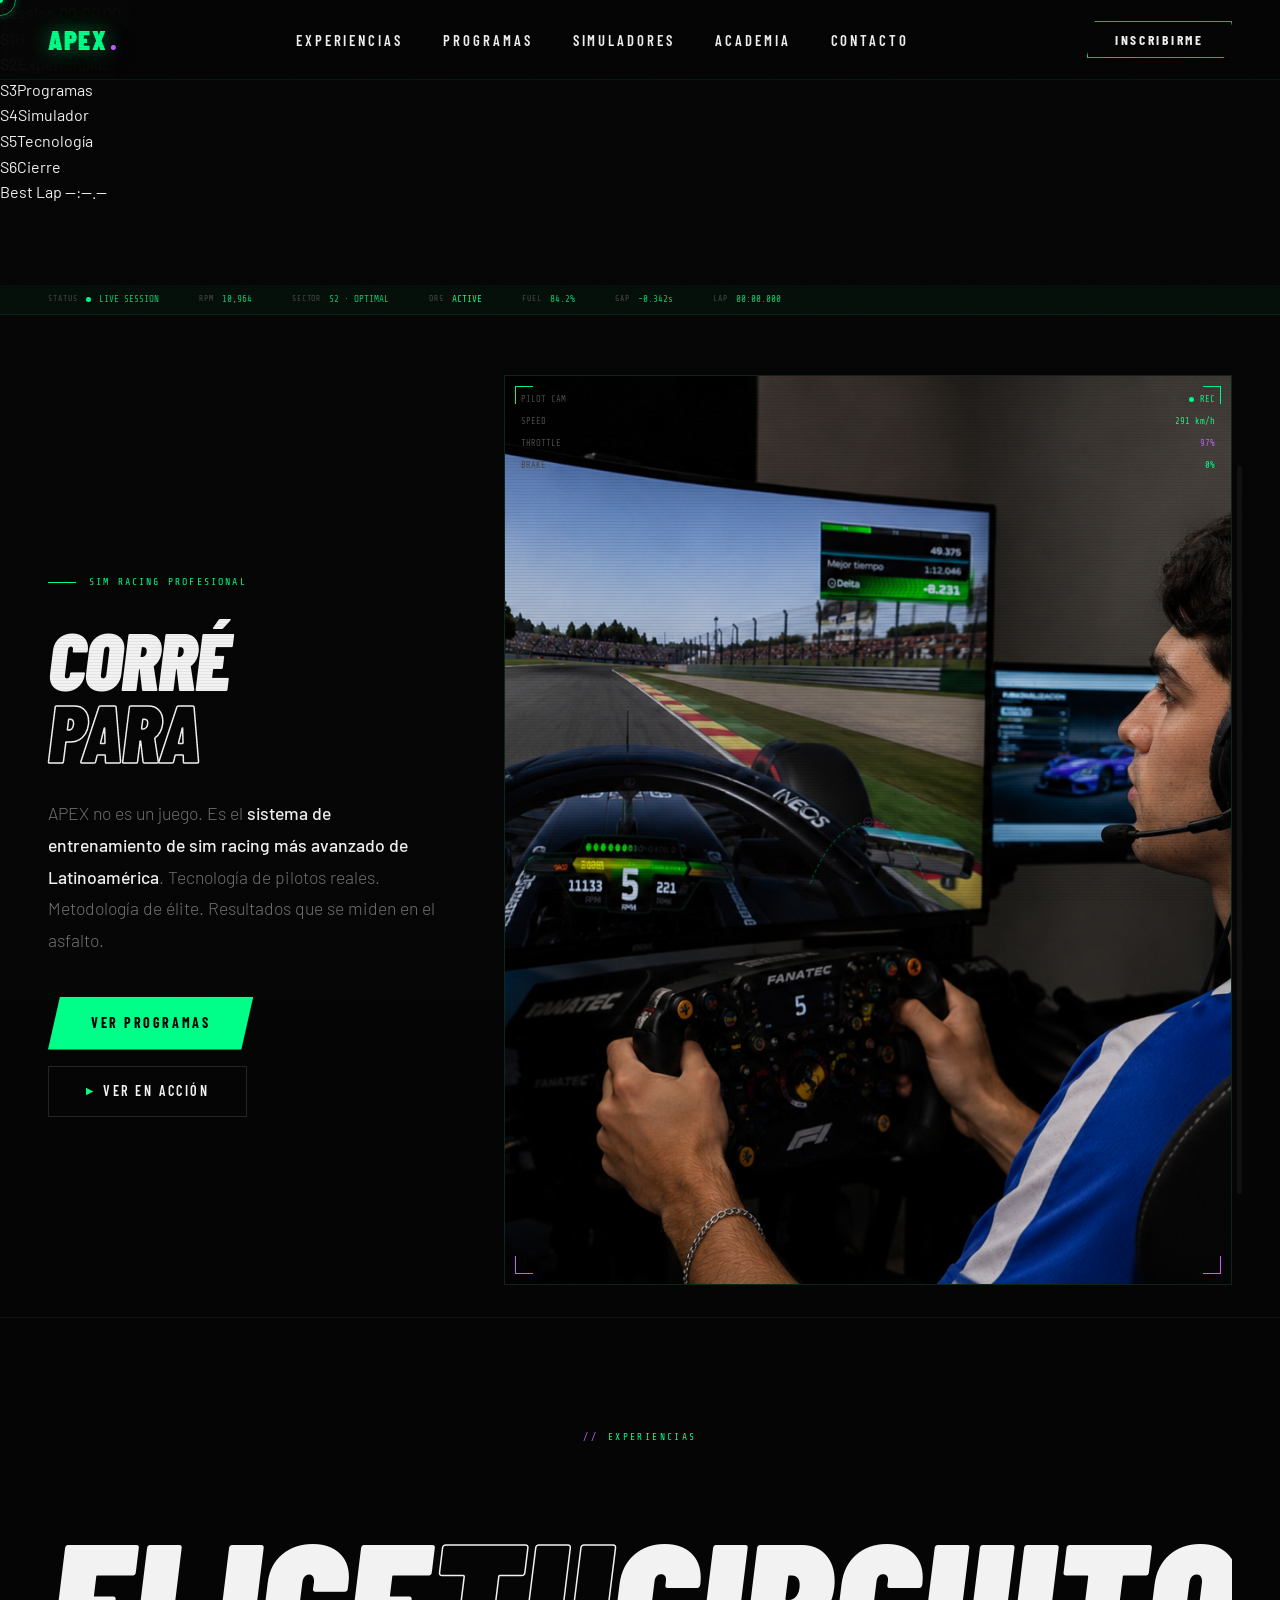
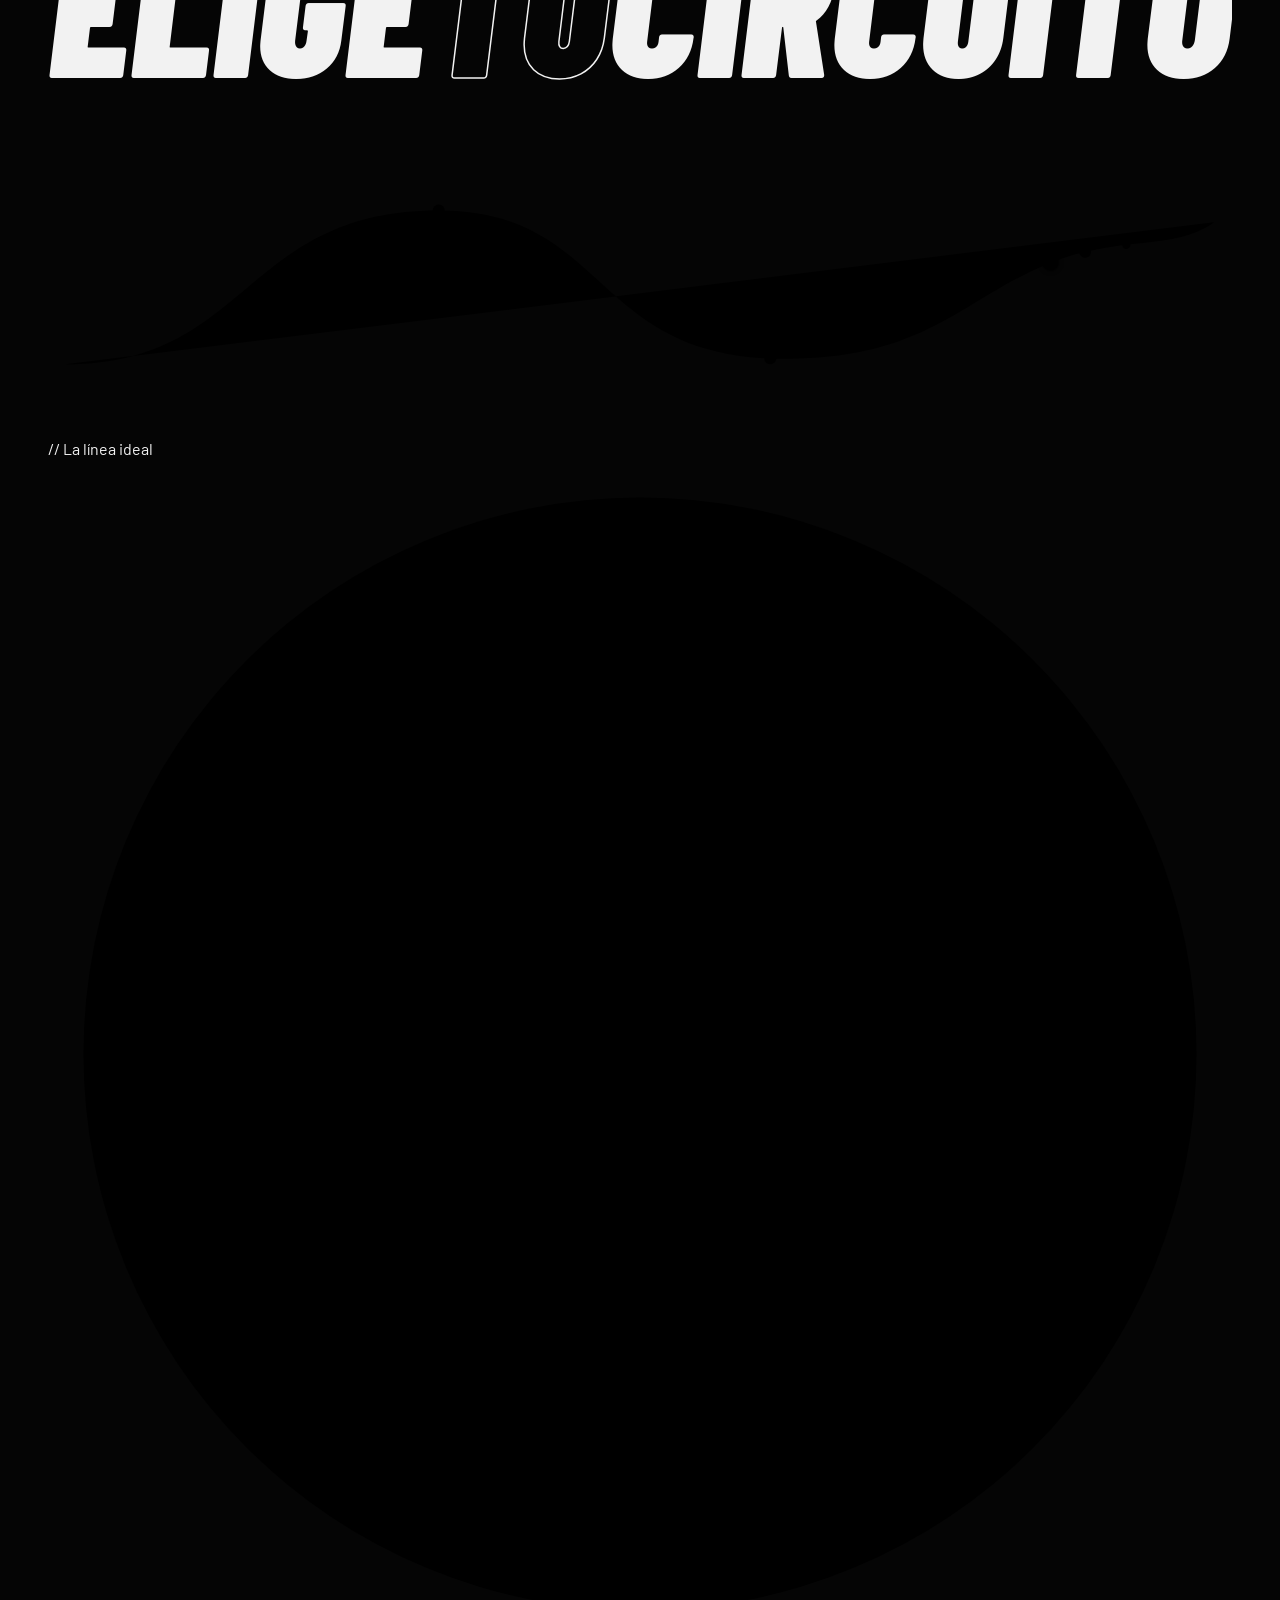
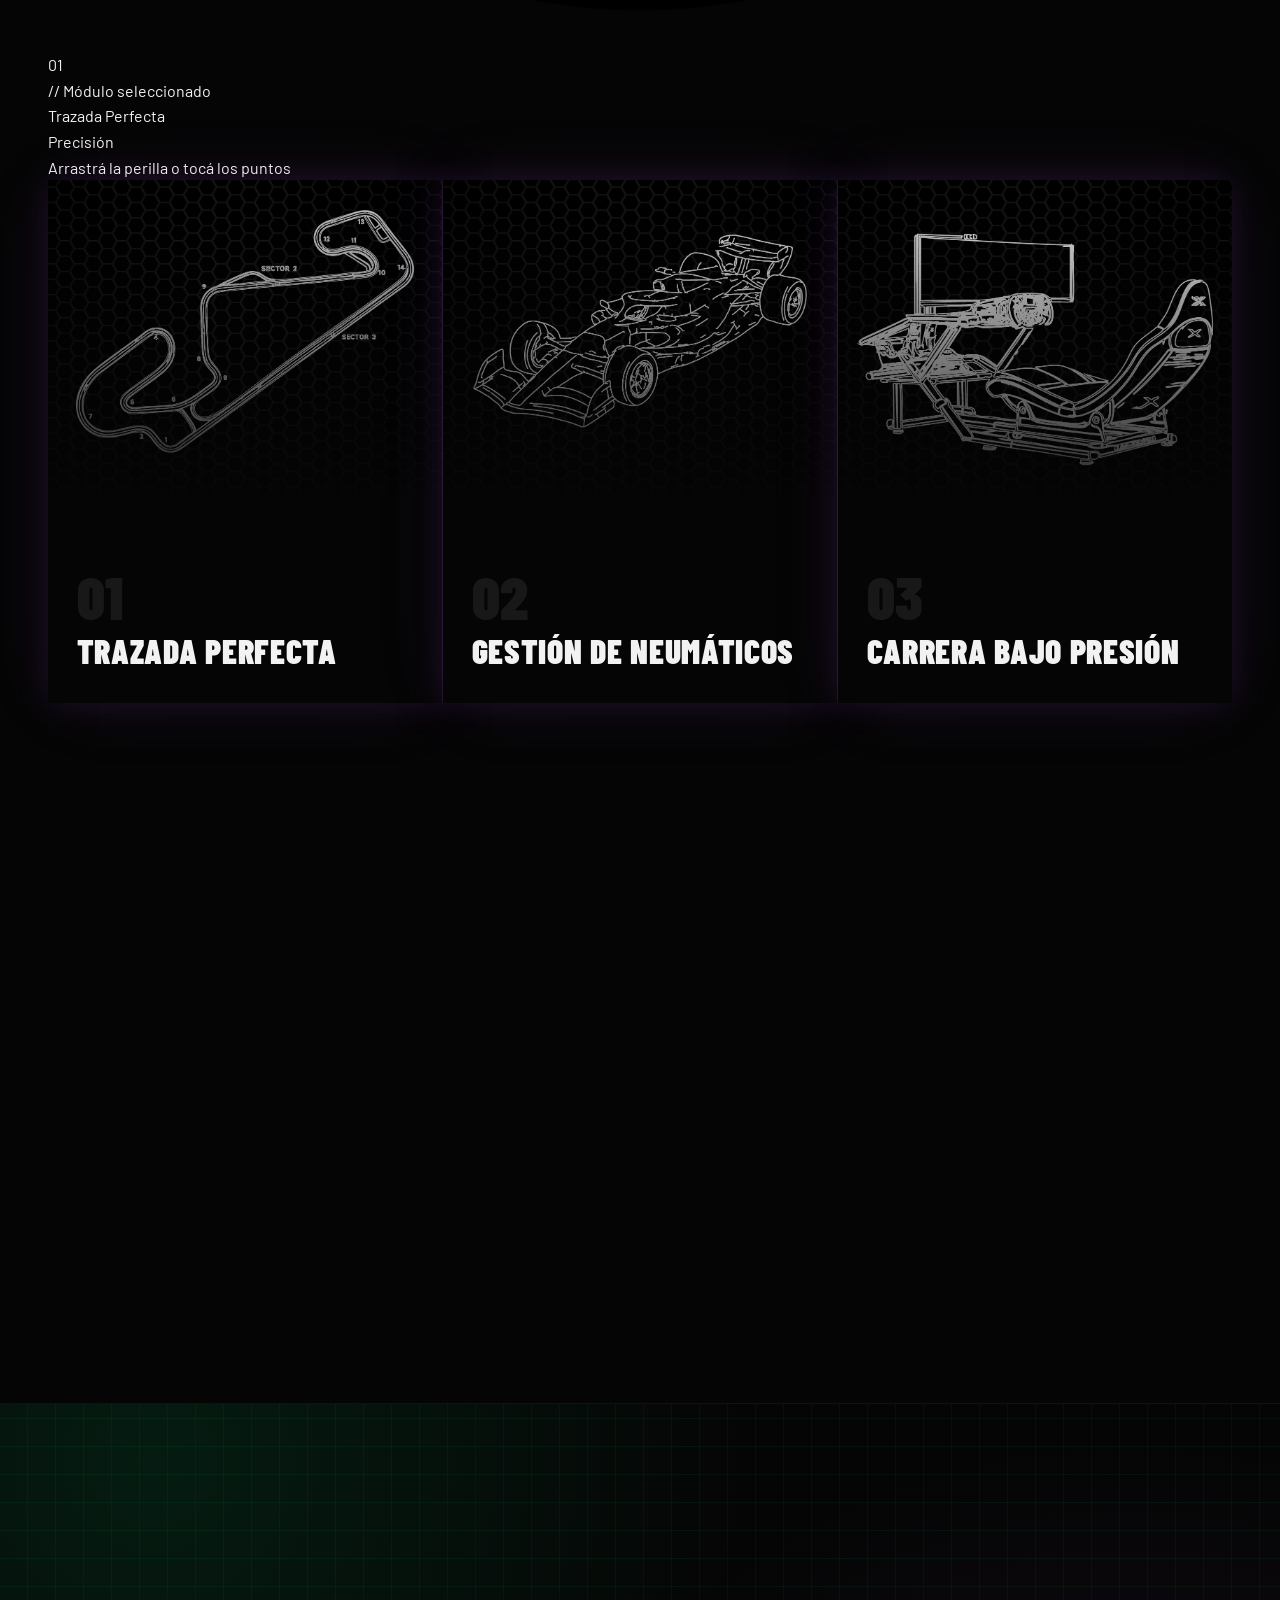
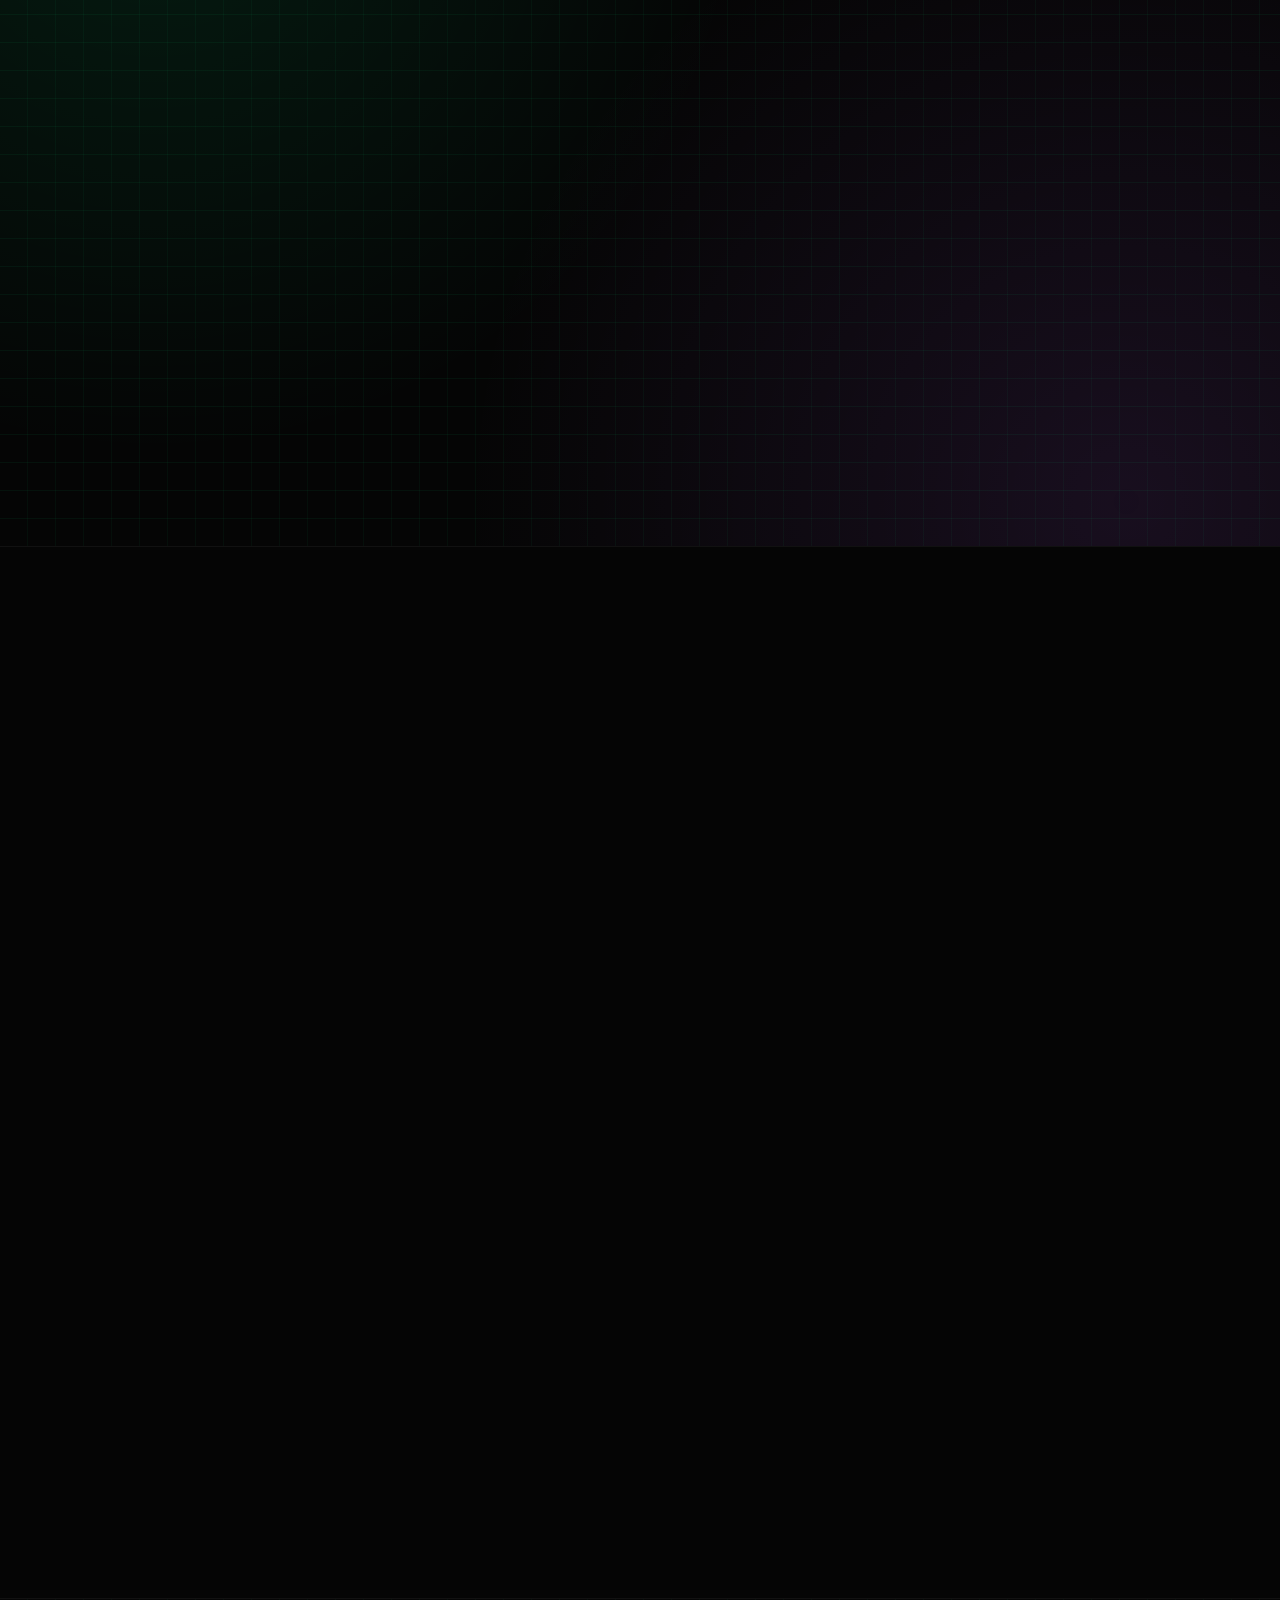
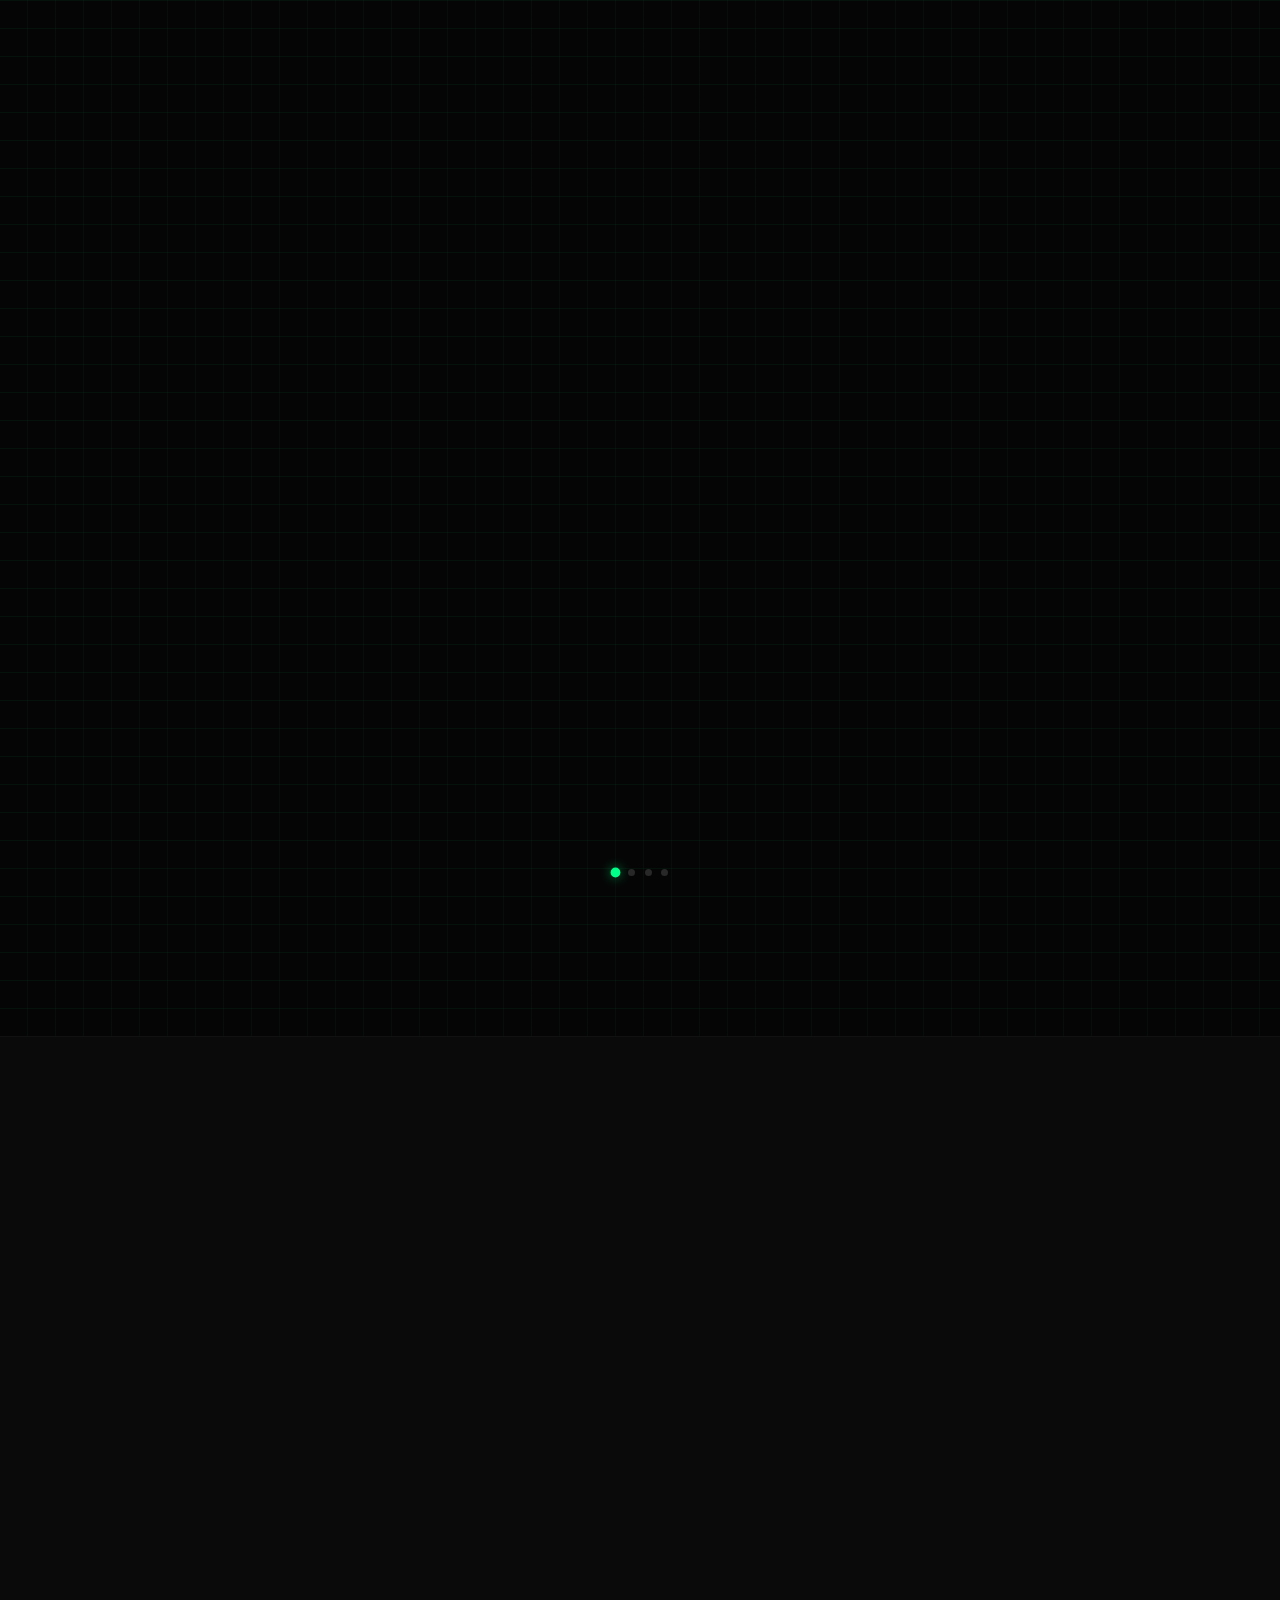
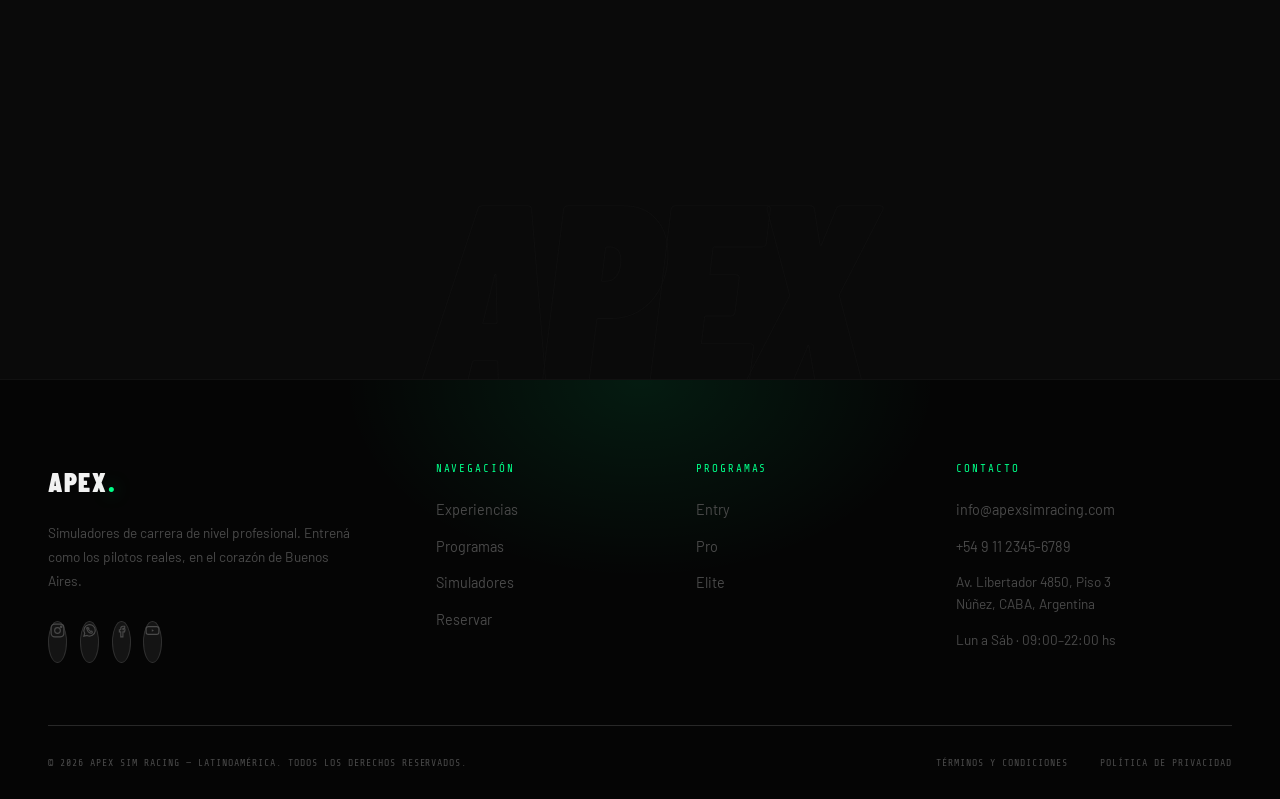
==== commit b791b31f: "Update index.html" ====
--- a/index.html
+++ b/index.html
@@ -14,18 +14,48 @@
 <!-- ═══════ LOADER ═══════ -->
 <div id="loader">
   <div class="loader-logo">APEX<span class="loader-dot">.</span></div>
+  <div class="loader-boot" id="loader-boot" aria-hidden="true">
+    <div class="loader-boot-line">INICIALIZANDO TELEMETRÍA<span class="loader-boot-dots"></span></div>
+  </div>
   <div class="loader-bar-wrap" aria-hidden="true"><div class="loader-bar"></div></div>
+  <div class="loader-pct" id="loader-pct" aria-hidden="true">00%</div>
 </div>
 
 <!-- CURSOR -->
 <div id="cursor" aria-hidden="true"></div>
 <div id="cursor-ring" aria-hidden="true"></div>
+<div id="cursor-trail" aria-hidden="true"></div>
 
 <!-- SCANLINES -->
 <div class="scanlines" aria-hidden="true"></div>
+<div class="grain" aria-hidden="true"></div>
 
 <!-- SCROLL PROGRESS -->
 <div id="scroll-bar" aria-hidden="true"></div>
+
+<!-- ═══════ SECTOR HUD (barra horizontal inferior) ═══════ -->
+<aside id="sector-hud" aria-hidden="true">
+  <div class="sh-inner">
+    <div class="sh-row sh-clock">
+      <span class="sh-lbl">Session</span>
+      <span class="sh-val" id="sh-timer">00:00.00</span>
+    </div>
+    <div class="sh-sectors" id="sh-sectors">
+      <div class="sh-sector" data-target="hero"><span class="sh-tag">S1</span><span class="sh-name">Hero</span></div>
+      <div class="sh-sector" data-target="experiencias"><span class="sh-tag">S2</span><span class="sh-name">Experiencias</span></div>
+      <div class="sh-sector" data-target="programas"><span class="sh-tag">S3</span><span class="sh-name">Programas</span></div>
+      <div class="sh-sector" data-target="simulador"><span class="sh-tag">S4</span><span class="sh-name">Simulador</span></div>
+      <div class="sh-sector" data-target="tecnologia"><span class="sh-tag">S5</span><span class="sh-name">Tecnología</span></div>
+      <div class="sh-sector" data-target="cta"><span class="sh-tag">S6</span><span class="sh-name">Cierre</span></div>
+    </div>
+    <div class="sh-row sh-best">
+      <span class="sh-lbl">Best Lap</span>
+      <span class="sh-val" id="sh-best">--:--.--</span>
+    </div>
+  </div>
+  <div class="sh-track" aria-hidden="true"><div class="sh-track-fill" id="sh-track-fill"></div></div>
+</aside>
+
 
 <!-- ═══════ NAV ═══════ -->
 <nav>
@@ -34,6 +64,7 @@
     <li><a href="#experiencias">Experiencias</a></li>
     <li><a href="#programas">Programas</a></li>
     <li><a href="#tecnologia">Simuladores</a></li>
+    <li><a href="#academia">Academia</a></li>
     <li><a href="#cta">Contacto</a></li>
   </ul>
   <button class="nav-toggle" id="nav-toggle" aria-label="Abrir menú" aria-expanded="false">
@@ -51,6 +82,7 @@
   <video class="hero-bg-video" autoplay muted loop playsinline aria-hidden="true">
     <source src="video1.mp4" type="video/mp4">
   </video>
+  <canvas id="particle-canvas" aria-hidden="true"></canvas>
   <div class="hero-bg-overlay" aria-hidden="true"></div>
 
   <!-- Telemetry bar -->
@@ -61,6 +93,7 @@
     <div class="tel-item"><span class="lbl">DRS</span><span style="color:var(--green)">ACTIVE</span></div>
     <div class="tel-item"><span class="lbl">Fuel</span>84.2%</div>
     <div class="tel-item"><span class="lbl">Gap</span>-0.342s</div>
+    <div class="tel-item"><span class="lbl">Lap</span><span id="tel-lap">00:00.000</span></div>
   </div>
 
   <div class="hero-grid">
@@ -157,8 +190,85 @@
     </div>
   </div>
 
+  <div class="apex-line-wrap reveal d2" id="apex-line-wrap">
+    <svg class="apex-line-svg" viewBox="0 0 1000 220" preserveAspectRatio="none" aria-hidden="true">
+      <defs>
+        <linearGradient id="apexGrad" x1="0" y1="0" x2="1" y2="0">
+          <stop offset="0%" stop-color="#00ff88"/>
+          <stop offset="100%" stop-color="#bf5fff"/>
+        </linearGradient>
+        <filter id="apexGlow" x="-60%" y="-60%" width="220%" height="220%">
+          <feGaussianBlur stdDeviation="4.5" result="blur"/>
+          <feMerge>
+            <feMergeNode in="blur"/>
+            <feMergeNode in="SourceGraphic"/>
+          </feMerge>
+        </filter>
+      </defs>
+      <path id="apexTrackPath" class="apex-track-path"
+        d="M15,165 C170,165 165,35 330,35 C470,35 460,155 610,160 C740,164 770,110 845,80 C905,55 950,70 985,45" />
+      <g class="apex-marker-group">
+        <circle class="apex-marker" cx="330" cy="35" r="5"/>
+        <circle class="apex-marker" cx="610" cy="160" r="5"/>
+        <circle class="apex-marker" cx="845" cy="80" r="5"/>
+      </g>
+      <g class="apex-dot-group" id="apex-dot-group">
+        <circle r="7" class="apex-dot apex-dot-1" filter="url(#apexGlow)">
+          <animateMotion dur="4.2s" repeatCount="indefinite" rotate="auto">
+            <mpath href="#apexTrackPath"/>
+          </animateMotion>
+        </circle>
+        <circle r="5" class="apex-dot apex-dot-2">
+          <animateMotion dur="4.2s" begin="-0.12s" repeatCount="indefinite" rotate="auto">
+            <mpath href="#apexTrackPath"/>
+          </animateMotion>
+        </circle>
+        <circle r="3.5" class="apex-dot apex-dot-3">
+          <animateMotion dur="4.2s" begin="-0.26s" repeatCount="indefinite" rotate="auto">
+            <mpath href="#apexTrackPath"/>
+          </animateMotion>
+        </circle>
+      </g>
+    </svg>
+    <div class="apex-line-label">// La línea ideal</div>
+  </div>
+
+  <div class="circuit-selector reveal d1" id="circuit-selector">
+    <div class="cs-dial-wrap" id="cs-dial-wrap" role="slider" tabindex="0"
+         aria-label="Seleccionar módulo de circuito" aria-valuemin="1" aria-valuemax="3" aria-valuenow="1">
+      <svg class="cs-dial" viewBox="0 0 200 200" aria-hidden="true">
+        <circle cx="100" cy="100" r="94" class="cs-ring-outer"/>
+        <circle cx="100" cy="100" r="74" class="cs-ring-inner"/>
+        <g class="cs-ticks">
+          <g class="cs-tick-group" data-idx="0" data-angle="-42">
+            <line class="cs-tick" x1="100" y1="10" x2="100" y2="26"/>
+          </g>
+          <g class="cs-tick-group" data-idx="1" data-angle="0">
+            <line class="cs-tick" x1="100" y1="10" x2="100" y2="26"/>
+          </g>
+          <g class="cs-tick-group" data-idx="2" data-angle="42">
+            <line class="cs-tick" x1="100" y1="10" x2="100" y2="26"/>
+          </g>
+        </g>
+        <g class="cs-needle-group" id="cs-needle-group">
+          <line class="cs-needle" x1="100" y1="100" x2="100" y2="24"/>
+          <polygon class="cs-needle-tip" points="100,16 94,30 106,30"/>
+        </g>
+        <circle cx="100" cy="100" r="10" class="cs-hub"/>
+      </svg>
+      <div class="cs-dial-num" id="cs-dial-num">01</div>
+    </div>
+
+    <div class="cs-readout">
+      <div class="cs-readout-eyebrow">// Módulo seleccionado</div>
+      <div class="cs-readout-name" id="cs-readout-name">Trazada Perfecta</div>
+      <div class="cs-readout-tag" id="cs-readout-tag">Precisión</div>
+      <div class="cs-readout-hint">Arrastrá la perilla o tocá los puntos</div>
+    </div>
+  </div>
+
   <div class="exp-circuits reveal d1">
-    <div class="exp-circuit" role="button" tabindex="0" aria-label="Ver detalle: Trazada Perfecta">
+    <div class="exp-circuit" data-idx="0" role="button" tabindex="0" aria-label="Ver detalle: Trazada Perfecta">
       <div class="exp-circuit-inner">
 
         <div class="exp-circuit-front">
@@ -191,7 +301,7 @@
       </div>
     </div>
 
-    <div class="exp-circuit" role="button" tabindex="0" aria-label="Ver detalle: Gestión de Neumáticos">
+    <div class="exp-circuit" data-idx="1" role="button" tabindex="0" aria-label="Ver detalle: Gestión de Neumáticos">
       <div class="exp-circuit-inner">
 
         <div class="exp-circuit-front">
@@ -225,7 +335,7 @@
       </div>
     </div>
 
-    <div class="exp-circuit" role="button" tabindex="0" aria-label="Ver detalle: Carrera Bajo Presión">
+    <div class="exp-circuit" data-idx="2" role="button" tabindex="0" aria-label="Ver detalle: Carrera Bajo Presión">
       <div class="exp-circuit-inner">
 
         <div class="exp-circuit-front">
@@ -266,7 +376,8 @@
 
     <img src="foto8.png" class="media-slide" alt="Cockpit Experience">
 
-</div>
+  </div>
+</section>
 
 <!-- ═══════ PROGRAMAS ═══════ -->
 <section id="programas">
@@ -327,7 +438,7 @@
 
             <div class="prog-readout">
               <span class="prog-readout-lbl">Programa completo</span>
-              <span class="prog-readout-val">$290<small>/ único pago</small></span>
+              <span class="prog-readout-val">$<span class="count-up" data-count-to="290">0</span><small>/ único pago</small></span>
             </div>
 
             <a href="detalle.html?prog=entry" class="prog-cta cta-entry prog-cta-lights">
@@ -410,7 +521,7 @@
 
             <div class="prog-readout">
               <span class="prog-readout-lbl">Programa completo</span>
-              <span class="prog-readout-val">$590<small>/ único pago</small></span>
+              <span class="prog-readout-val">$<span class="count-up" data-count-to="590">0</span><small>/ único pago</small></span>
             </div>
 
             <a href="detalle.html?prog=pro" class="prog-cta cta-featured prog-cta-lights">
@@ -492,7 +603,7 @@
 
             <div class="prog-readout">
               <span class="prog-readout-lbl">Membresía mensual</span>
-              <span class="prog-readout-val">$990<small>/ mes</small></span>
+              <span class="prog-readout-val">$<span class="count-up" data-count-to="990">0</span><small>/ mes</small></span>
             </div>
 
             <a href="detalle.html?prog=elite" class="prog-cta cta-elite prog-cta-lights">
@@ -733,13 +844,30 @@
 (function(){
   var loader = document.getElementById('loader');
   var bar = document.querySelector('.loader-bar');
+  var pct = document.getElementById('loader-pct');
+  var bootLine = document.querySelector('.loader-boot-line');
+  var bootMsgs = ['INICIALIZANDO TELEMETRÍA', 'CALIBRANDO VOLANTE', 'CARGANDO CIRCUITO', 'SINCRONIZANDO DATOS'];
+  var bootIdx = 0;
+  var bootTimer = setInterval(function(){
+    bootIdx = (bootIdx + 1) % bootMsgs.length;
+    if(bootLine){
+      bootLine.style.opacity = '0';
+      setTimeout(function(){
+        bootLine.firstChild.textContent = bootMsgs[bootIdx];
+        bootLine.style.opacity = '.85';
+      }, 150);
+    }
+  }, 550);
   var progress = 0;
   var interval = setInterval(function(){
     progress += Math.random() * 18 + 6;
     if(progress >= 100){
       progress = 100;
       clearInterval(interval);
+      clearInterval(bootTimer);
       bar.style.width = '100%';
+      if(pct) pct.textContent = '100%';
+      if(bootLine) bootLine.firstChild.textContent = 'LISTO';
       setTimeout(function(){
         loader.classList.add('loader-out');
         setTimeout(function(){
@@ -749,6 +877,7 @@
       }, 300);
     } else {
       bar.style.width = progress + '%';
+      if(pct) pct.textContent = Math.floor(progress) + '%';
     }
   }, 120);
 })();
@@ -836,6 +965,110 @@
 })();
 </script>
 
+<!-- ══════ OFERTA DE LANZAMIENTO (POPUP) ══════ -->
+<div class="offer-modal-overlay" id="offer-modal-overlay" role="dialog" aria-modal="true" aria-label="Oferta de lanzamiento">
+  <div class="offer-modal">
+    <button type="button" class="offer-modal-close" id="offer-modal-close" aria-label="Cerrar">✕</button>
+
+    <div class="offer-badge">🏁 Oferta de Lanzamiento</div>
+
+    <div class="offer-title">
+      <span class="offer-title-num">20%</span> OFF
+      <span class="offer-title-sub">en todos los programas</span>
+    </div>
+
+    <p class="offer-desc">Sumate ahora a APEX y empezá a entrenar como un piloto profesional. Descuento exclusivo por tiempo limitado, solo para las próximas inscripciones.</p>
+
+    <div class="offer-timer" id="offer-timer">
+      <div class="offer-timer-unit"><span class="offer-timer-num" id="offer-d">00</span><span class="offer-timer-lbl">Días</span></div>
+      <span class="offer-timer-colon">:</span>
+      <div class="offer-timer-unit"><span class="offer-timer-num" id="offer-h">00</span><span class="offer-timer-lbl">Hs</span></div>
+      <span class="offer-timer-colon">:</span>
+      <div class="offer-timer-unit"><span class="offer-timer-num" id="offer-m">00</span><span class="offer-timer-lbl">Min</span></div>
+      <span class="offer-timer-colon">:</span>
+      <div class="offer-timer-unit"><span class="offer-timer-num" id="offer-s">00</span><span class="offer-timer-lbl">Seg</span></div>
+    </div>
+
+    <button type="button" class="btn-primary offer-cta" id="offer-cta-btn">Quiero Mi Descuento →</button>
+    <div class="offer-code">Código de lanzamiento: <strong>APEX20</strong></div>
+  </div>
+</div>
+
+<!-- ═══════ SCRIPT: OFERTA DE LANZAMIENTO ═══════ -->
+<script>
+(function(){
+  var overlay   = document.getElementById('offer-modal-overlay');
+  var closeBtn  = document.getElementById('offer-modal-close');
+  var ctaBtn    = document.getElementById('offer-cta-btn');
+  if(!overlay) return;
+
+  /* Fecha límite de la oferta: editá esta fecha para renovar el lanzamiento */
+  var OFFER_END = new Date('2026-08-15T23:59:59');
+
+  function openOffer(){
+    overlay.classList.add('open');
+    document.body.style.overflow = 'hidden';
+  }
+  function closeOffer(){
+    overlay.classList.remove('open');
+    document.body.style.overflow = '';
+    try{ sessionStorage.setItem('apexOfferSeen', '1'); }catch(e){}
+  }
+
+  if(closeBtn) closeBtn.addEventListener('click', closeOffer);
+  overlay.addEventListener('click', function(e){ if(e.target === overlay) closeOffer(); });
+  document.addEventListener('keydown', function(e){ if(e.key === 'Escape') closeOffer(); });
+
+  if(ctaBtn){
+    ctaBtn.addEventListener('click', function(){
+      closeOffer();
+      var resBtn = document.getElementById('cta-reservar-btn');
+      if(resBtn) resBtn.click();
+      else document.getElementById('cta').scrollIntoView({behavior:'smooth'});
+    });
+  }
+
+  /* Contador regresivo */
+  var dEl = document.getElementById('offer-d');
+  var hEl = document.getElementById('offer-h');
+  var mEl = document.getElementById('offer-m');
+  var sEl = document.getElementById('offer-s');
+
+  function pad(n){ return String(n).padStart(2, '0'); }
+
+  function tickCountdown(){
+    var diff = OFFER_END.getTime() - Date.now();
+    if(diff <= 0){
+      if(dEl) dEl.textContent = '00';
+      if(hEl) hEl.textContent = '00';
+      if(mEl) mEl.textContent = '00';
+      if(sEl) sEl.textContent = '00';
+      return;
+    }
+    var totalSec = Math.floor(diff / 1000);
+    var days = Math.floor(totalSec / 86400);
+    var hours = Math.floor((totalSec % 86400) / 3600);
+    var mins  = Math.floor((totalSec % 3600) / 60);
+    var secs  = totalSec % 60;
+
+    if(dEl) dEl.textContent = pad(days);
+    if(hEl) hEl.textContent = pad(hours);
+    if(mEl) mEl.textContent = pad(mins);
+    if(sEl) sEl.textContent = pad(secs);
+  }
+
+  tickCountdown();
+  setInterval(tickCountdown, 1000);
+
+  /* Mostrar el popup una vez por sesión, a los pocos segundos de llegar */
+  var alreadySeen = false;
+  try{ alreadySeen = sessionStorage.getItem('apexOfferSeen') === '1'; }catch(e){}
+  if(!alreadySeen && OFFER_END.getTime() > Date.now()){
+    setTimeout(openOffer, 4000);
+  }
+})();
+</script>
+
 <!-- ══════ MODAL FORMULARIO DE RESERVA ══════ -->
 <div class="res-modal-overlay" id="res-modal-overlay" role="dialog" aria-modal="true" aria-label="Formulario de reserva">
   <div class="res-modal">
--- a/style.css
+++ b/style.css
@@ -71,6 +71,42 @@
   transition:width .15s ease;
   box-shadow:0 0 8px rgba(0,255,136,.4);
 }
+.loader-boot{
+  font-family:var(--ff-mono);font-size:.62rem;letter-spacing:.14em;
+  color:var(--muted);text-transform:uppercase;height:14px;
+  display:flex;align-items:center;gap:.4rem;
+}
+.loader-boot-line{color:var(--green-dim);opacity:.85;transition:opacity .2s}
+.loader-boot-dots::after{
+  content:'';display:inline-block;width:1em;text-align:left;
+  animation:bootDots 1.1s steps(4) infinite;
+}
+@keyframes bootDots{
+  0%{content:''}
+  25%{content:'.'}
+  50%{content:'..'}
+  75%{content:'...'}
+}
+.loader-pct{
+  font-family:var(--ff-mono);font-size:.6rem;letter-spacing:.1em;
+  color:var(--violet);
+}
+
+/* ── GRAIN / FILM TEXTURE ── */
+.grain{
+  position:fixed;inset:-100px;pointer-events:none;z-index:9996;
+  opacity:.035;mix-blend-mode:overlay;
+  background-image:url("data:image/svg+xml,%3Csvg xmlns='http://www.w3.org/2000/svg' width='120' height='120'%3E%3Cfilter id='n'%3E%3CfeTurbulence type='fractalNoise' baseFrequency='0.9' numOctaves='2' stitchTiles='stitch'/%3E%3C/filter%3E%3Crect width='100%25' height='100%25' filter='url(%23n)'/%3E%3C/svg%3E");
+  animation:grainShift 8s steps(8) infinite;
+}
+@keyframes grainShift{
+  0%{transform:translate(0,0)} 10%{transform:translate(-2%,-4%)}
+  20%{transform:translate(3%,2%)} 30%{transform:translate(-4%,3%)}
+  40%{transform:translate(2%,-3%)} 50%{transform:translate(-3%,-2%)}
+  60%{transform:translate(4%,1%)} 70%{transform:translate(-1%,4%)}
+  80%{transform:translate(2%,3%)} 90%{transform:translate(-3%,-1%)}
+  100%{transform:translate(0,0)}
+}
 a{color:inherit;text-decoration:none}
 button{cursor:pointer}
 img{max-width:100%;height:auto;display:block}
@@ -155,9 +191,10 @@
   letter-spacing:.2em;text-transform:uppercase;
   background:transparent;color:var(--white);
   padding:.55rem 1.7rem;border:1px solid var(--green);
-  transition:all .25s;
+  transition:background .25s,color .25s,box-shadow .25s,transform .15s ease-out;
   clip-path:polygon(8px 0%,100% 0%,calc(100% - 8px) 100%,0% 100%);
   box-shadow:0 0 12px rgba(0,255,136,.15);
+  position:relative;overflow:hidden;
 }
 .nav-cta:hover{
   background:var(--green);color:var(--black);
@@ -258,27 +295,38 @@
   letter-spacing:.18em;text-transform:uppercase;
   background:var(--green);color:var(--black);
   padding:.75rem 2.2rem;display:inline-block;
-  border:none;cursor:pointer;
+  border:none;cursor:pointer;position:relative;overflow:hidden;
   clip-path:polygon(12px 0%,100% 0%,calc(100% - 12px) 100%,0% 100%);
-  transition:all .25s;box-shadow:0 0 20px rgba(0,255,136,.25);
-}
-.btn-primary:hover{background:#1affa0;box-shadow:0 0 40px rgba(0,255,136,.5);transform:translateX(3px)}
+  transition:background .25s,box-shadow .25s,transform .15s ease-out;
+  box-shadow:0 0 20px rgba(0,255,136,.25);
+}
+.btn-primary:hover{background:#1affa0;box-shadow:0 0 40px rgba(0,255,136,.5)}
 .btn-ghost{
   font-family:var(--ff-display);font-size:.75rem;font-weight:600;
   letter-spacing:.18em;text-transform:uppercase;
   background:transparent;color:var(--white);
-  padding:.7rem 2rem;border:1px solid #252525;
-  display:inline-flex;align-items:center;gap:.5rem;transition:all .25s;
+  padding:.7rem 2rem;border:1px solid #252525;position:relative;overflow:hidden;
+  display:inline-flex;align-items:center;gap:.5rem;
+  transition:border-color .25s,color .25s,box-shadow .25s,transform .15s ease-out;
 }
 .btn-ghost:hover{border-color:var(--violet);color:var(--violet);box-shadow:0 0 20px rgba(191,95,255,.2)}
 .btn-ghost .play{color:var(--green);font-size:.55rem}
 
+/* ── RIPPLE ── */
+.ripple{
+  position:absolute;border-radius:50%;pointer-events:none;
+  background:rgba(255,255,255,.5);
+  transform:scale(0);animation:rippleOut .6s ease-out forwards;
+}
+@keyframes rippleOut{to{transform:scale(2.6);opacity:0}}
+
 /* ── Hero right panel ── */
-.hero-right{position:relative;display:flex;justify-content:center;align-items:center}
+.hero-right{position:relative;display:flex;justify-content:center;align-items:center;perspective:1400px}
 .hero-img-frame{
   width:100%;aspect-ratio:4/5;max-width:760px;position:relative;
-  margin-bottom:2rem;
+  margin-bottom:2rem;transform-style:preserve-3d;will-change:transform;
   opacity:0;animation:fadeRight .9s .4s forwards;
+  transition:transform .25s cubic-bezier(.25,.8,.25,1);
 }
 .hero-img-placeholder{
   width:100%;height:100%;
@@ -316,6 +364,34 @@
 .rpm-fill{width:100%;background:linear-gradient(to top,var(--green),var(--violet));border-radius:2px;animation:rpmPulse 1.8s ease-in-out infinite alternate}
 @keyframes rpmPulse{from{height:35%}to{height:88%}}
 #particle-canvas{position:absolute;inset:0;pointer-events:none;z-index:0;opacity:.55}
+
+/* ══════════════════════════════
+   MARQUEE HUD TICKER
+══════════════════════════════ */
+.marquee{
+  width:100%;overflow:hidden;background:var(--surface);
+  border-top:1px solid rgba(0,255,136,.1);border-bottom:1px solid rgba(0,255,136,.1);
+  padding:.9rem 0;position:relative;
+}
+.marquee::before,.marquee::after{
+  content:'';position:absolute;top:0;bottom:0;width:80px;z-index:2;pointer-events:none;
+}
+.marquee::before{left:0;background:linear-gradient(90deg,var(--surface),transparent)}
+.marquee::after{right:0;background:linear-gradient(-90deg,var(--surface),transparent)}
+.marquee-track{
+  display:flex;align-items:center;width:max-content;
+  animation:marqueeScroll 32s linear infinite;
+}
+.marquee:hover .marquee-track{animation-play-state:paused}
+.marquee-item{
+  font-family:var(--ff-mono);font-size:.68rem;letter-spacing:.18em;
+  text-transform:uppercase;color:var(--muted);white-space:nowrap;padding:0 1.2rem;
+}
+.marquee-sep{color:var(--green);font-size:.55rem;opacity:.6}
+@keyframes marqueeScroll{
+  from{transform:translateX(0)}
+  to{transform:translateX(-50%)}
+}
 
 /* ══════════════════════════════
    SECTIONS COMMON
@@ -788,7 +864,7 @@
   font-family:var(--ff-display);font-size:.62rem;font-weight:700;
   letter-spacing:.13em;text-transform:uppercase;
   background:transparent;color:var(--white);
-  padding:.6rem;border:1px solid #252525;
+  padding:.6rem;border:1px solid #252525;position:relative;overflow:hidden;
   transition:all .25s;display:block;text-align:center;
 }
 .prog-cta:hover{background:#111;border-color:#444}
@@ -1295,13 +1371,102 @@
 ══════════════════════════════ */
 footer{
   background:var(--black);border-top:1px solid #111;
-  padding:3rem;display:flex;align-items:center;justify-content:space-between;flex-wrap:wrap;gap:1rem;
-}
-.footer-logo{font-family:var(--ff-display);font-weight:900;font-size:1.2rem;letter-spacing:.08em;color:var(--green);text-shadow:0 0 16px rgba(0,255,136,.3)}
-.footer-copy{font-family:var(--ff-mono);font-size:.55rem;letter-spacing:.12em;color:var(--muted);text-transform:uppercase}
-.footer-links{display:flex;gap:2rem;flex-wrap:wrap}
-.footer-links a{font-family:var(--ff-mono);font-size:.55rem;letter-spacing:.12em;color:var(--muted);text-transform:uppercase;transition:color .2s}
-.footer-links a:hover{color:var(--green)}
+  padding:5rem 3rem 0;
+  position:relative;overflow:hidden;
+}
+footer::before{
+  content:'';position:absolute;top:-200px;left:50%;transform:translateX(-50%);
+  width:600px;height:400px;
+  background:radial-gradient(ellipse at center, var(--green-glow), transparent 70%);
+  pointer-events:none;opacity:.5;
+}
+
+.footer-top{
+  position:relative;z-index:1;
+  display:grid;
+  grid-template-columns:1.6fr 1fr 1fr 1.3fr;
+  gap:3rem;
+  max-width:1400px;margin:0 auto;
+  padding-bottom:3rem;
+}
+
+.footer-col-title{
+  font-family:var(--ff-mono);font-size:.68rem;letter-spacing:.18em;
+  text-transform:uppercase;color:var(--green);margin-bottom:1.3rem;
+}
+
+.footer-col a{
+  display:block;
+  font-family:var(--ff-body);font-size:.9rem;color:var(--muted);
+  margin-bottom:.85rem;transition:color .2s;width:fit-content;
+}
+.footer-col a:hover{color:var(--white)}
+
+.footer-brand{padding-right:1.5rem}
+.footer-logo{
+  font-family:var(--ff-display);font-weight:900;font-size:1.7rem;letter-spacing:.06em;
+  color:var(--white);margin-bottom:1.1rem;
+}
+.footer-logo .dot{color:var(--green);text-shadow:0 0 16px rgba(0,255,136,.5)}
+.footer-tagline{
+  font-family:var(--ff-body);font-size:.85rem;line-height:1.75;
+  color:var(--muted);max-width:320px;margin-bottom:1.8rem;
+}
+
+.footer-social{display:flex;gap:.8rem}
+.footer-social-link{
+  display:flex;align-items:center;justify-content:center;
+  flex:none;
+  width:42px;height:42px;border-radius:50%;
+  background:var(--surface2);
+  border:1px solid rgba(255,255,255,.12);
+  color:var(--muted);
+  transition:border-color .2s,color .2s,transform .2s,background .2s,box-shadow .2s;
+}
+.footer-social-link svg{width:17px;height:17px;display:block;flex:none}
+.footer-social-link:hover{
+  background:var(--green-glow);
+  border-color:var(--green);color:var(--green);
+  transform:translateY(-3px);
+  box-shadow:0 6px 18px rgba(0,255,136,.18);
+}
+
+.footer-contact-line{
+  font-family:var(--ff-body);font-size:.85rem;color:var(--muted);
+  margin-bottom:.85rem;line-height:1.6;
+}
+.footer-contact-line.footer-address,.footer-contact-line.footer-hours{color:var(--muted)}
+a.footer-contact-line:hover{color:var(--white)}
+
+.footer-bottom{
+  position:relative;z-index:1;
+  max-width:1400px;margin:0 auto;
+  border-top:1px solid var(--muted2);
+  padding:1.8rem 0;
+  display:flex;align-items:center;justify-content:space-between;flex-wrap:wrap;gap:1rem;
+}
+.footer-copy{
+  font-family:var(--ff-mono);font-size:.62rem;letter-spacing:.1em;
+  color:var(--muted);text-transform:uppercase;
+}
+.footer-legal{display:flex;gap:2rem;flex-wrap:wrap}
+.footer-legal a{
+  font-family:var(--ff-mono);font-size:.62rem;letter-spacing:.1em;
+  color:var(--muted);text-transform:uppercase;transition:color .2s;
+}
+.footer-legal a:hover{color:var(--green)}
+
+@media(max-width:1024px){
+  .footer-top{grid-template-columns:1fr 1fr;row-gap:2.5rem}
+  .footer-brand{grid-column:1 / -1}
+}
+
+@media(max-width:768px){
+  footer{padding:3.5rem 1.5rem 0}
+  .footer-top{grid-template-columns:1fr;gap:2.5rem;padding-bottom:2.5rem}
+  .footer-brand{grid-column:auto}
+  .footer-bottom{flex-direction:column;align-items:flex-start;gap:1rem;padding:1.5rem 0 2rem}
+}
 
 /* ══════════════════════════════
    REVEAL ANIMATIONS
@@ -1421,8 +1586,6 @@
   .cta-title{font-size:clamp(2.8rem,12vw,4.5rem)}
   .cta-sub{font-size:.85rem}
 
-  footer{flex-direction:column;align-items:flex-start;gap:1.5rem;padding:2rem 1.5rem}
-  .footer-links{gap:1rem}
 }
 
 @media(max-width:480px){
@@ -1544,6 +1707,85 @@
 }
 
 /* ══════════════════════════════
+   OFERTA DE LANZAMIENTO (POPUP)
+══════════════════════════════ */
+.offer-modal-overlay{
+  position:fixed;inset:0;background:rgba(5,5,5,.88);
+  backdrop-filter:blur(8px);z-index:9500;
+  display:flex;align-items:center;justify-content:center;padding:2rem;
+  opacity:0;pointer-events:none;transition:opacity .3s ease;
+}
+.offer-modal-overlay.open{ opacity:1;pointer-events:all }
+.offer-modal{
+  background:var(--black);border:1px solid rgba(0,255,136,.25);
+  box-shadow:0 0 60px rgba(0,255,136,.15);
+  padding:3rem;width:100%;max-width:480px;position:relative;
+  text-align:center;
+  transform:translateY(20px);transition:transform .3s ease;
+  max-height:90vh;overflow-y:auto;
+}
+.offer-modal-overlay.open .offer-modal{ transform:translateY(0) }
+.offer-modal-close{
+  position:absolute;top:1.2rem;right:1.5rem;
+  background:none;border:none;font-family:var(--ff-mono);
+  font-size:.9rem;color:var(--muted);cursor:pointer;transition:color .2s;
+}
+.offer-modal-close:hover{ color:var(--white) }
+.offer-badge{
+  display:inline-block;font-family:var(--ff-mono);font-size:.6rem;
+  letter-spacing:.18em;text-transform:uppercase;color:var(--green);
+  border:1px solid rgba(0,255,136,.3);border-radius:999px;
+  padding:.5rem 1.1rem;margin-bottom:1.5rem;
+}
+.offer-title{
+  font-family:var(--ff-display);font-weight:900;font-style:italic;
+  text-transform:uppercase;color:var(--white);line-height:.95;
+  margin-bottom:1rem;font-size:2rem;
+}
+.offer-title-num{
+  font-size:3.4rem;color:var(--green);display:inline-block;margin-right:.3rem;
+}
+.offer-title-sub{
+  display:block;font-size:1.1rem;color:var(--muted);font-weight:400;font-style:normal;
+  margin-top:.3rem;
+}
+.offer-desc{
+  font-family:var(--ff-body);font-size:.92rem;color:var(--muted);
+  line-height:1.6;margin-bottom:2rem;
+}
+.offer-timer{
+  display:flex;align-items:center;justify-content:center;gap:.6rem;
+  margin-bottom:2rem;
+}
+.offer-timer-unit{
+  display:flex;flex-direction:column;align-items:center;gap:.2rem;
+  background:var(--surface);border:1px solid rgba(191,95,255,.2);
+  border-radius:6px;padding:.6rem .8rem;min-width:56px;
+}
+.offer-timer-num{
+  font-family:var(--ff-mono);font-size:1.3rem;color:var(--violet);
+}
+.offer-timer-lbl{
+  font-family:var(--ff-mono);font-size:.5rem;letter-spacing:.12em;
+  text-transform:uppercase;color:var(--muted);
+}
+.offer-timer-colon{
+  font-family:var(--ff-mono);font-size:1.2rem;color:var(--muted);
+}
+.offer-cta{ width:100%;justify-content:center;margin-bottom:1rem }
+.offer-code{
+  font-family:var(--ff-mono);font-size:.62rem;letter-spacing:.05em;
+  color:var(--muted);
+}
+.offer-code strong{ color:var(--green) }
+
+@media(max-width:640px){
+  .offer-modal{ padding:2.2rem 1.5rem }
+  .offer-title-num{ font-size:2.6rem }
+  .offer-timer-unit{ min-width:46px;padding:.5rem .5rem }
+}
+
+/* ══════════════════════════════
    MODAL DE RESERVA (home)
 ══════════════════════════════ */
 .res-modal-overlay{
@@ -1623,3 +1865,24 @@
   .res-modal{ padding:2rem 1.5rem }
   .res-form-row{ grid-template-columns:1fr }
 }
+
+/* ══════════════════════════════
+   MOBILE TWEAKS — nuevas features
+══════════════════════════════ */
+@media(max-width:768px){
+  .marquee-item{font-size:.6rem;padding:0 .8rem}
+  .loader-boot{font-size:.54rem}
+  #particle-canvas{opacity:.35}
+}
+
+/* ══════════════════════════════
+   ACCESIBILIDAD — reduced motion
+══════════════════════════════ */
+@media(prefers-reduced-motion:reduce){
+  .marquee-track{animation:none}
+  .grain{display:none}
+  .hero-img-frame{transition:none;transform:none !important}
+  html{scroll-behavior:auto}
+  .hl-green{animation:none}
+  .loader-logo{animation:none}
+}
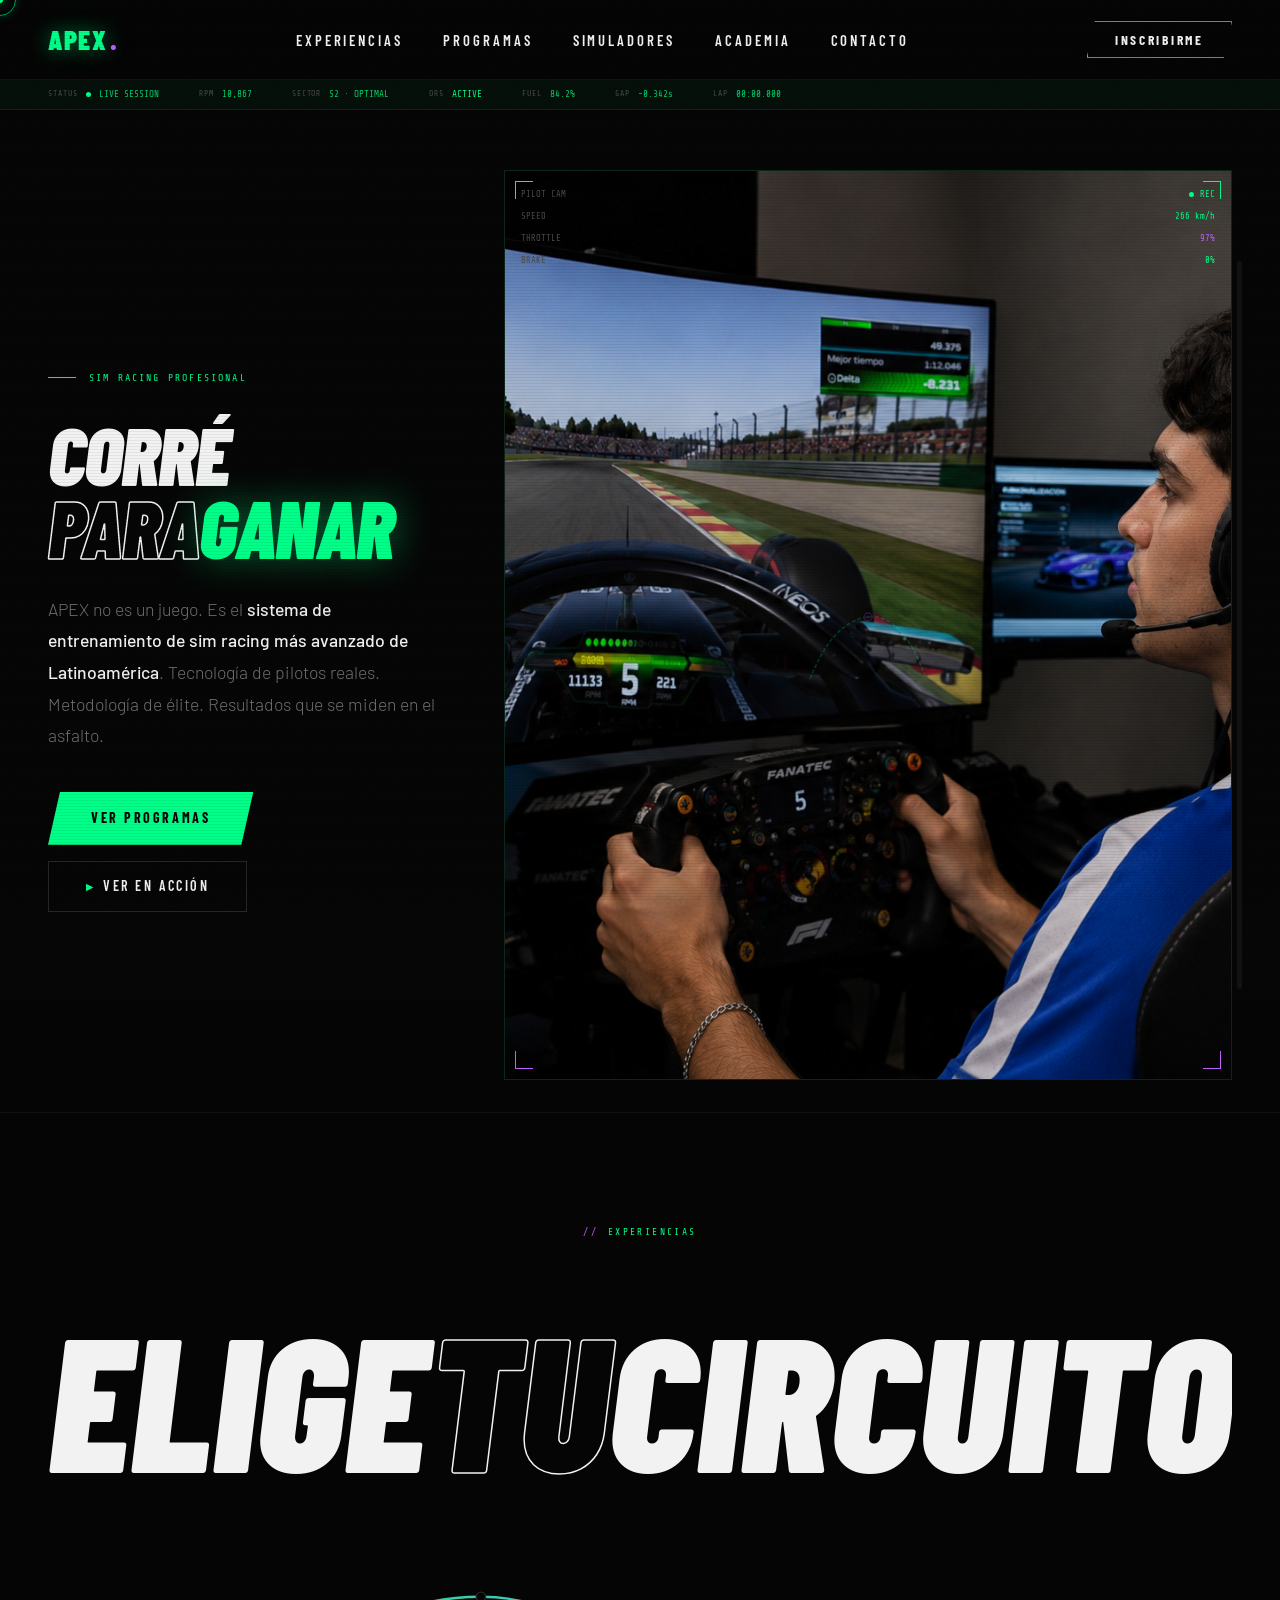
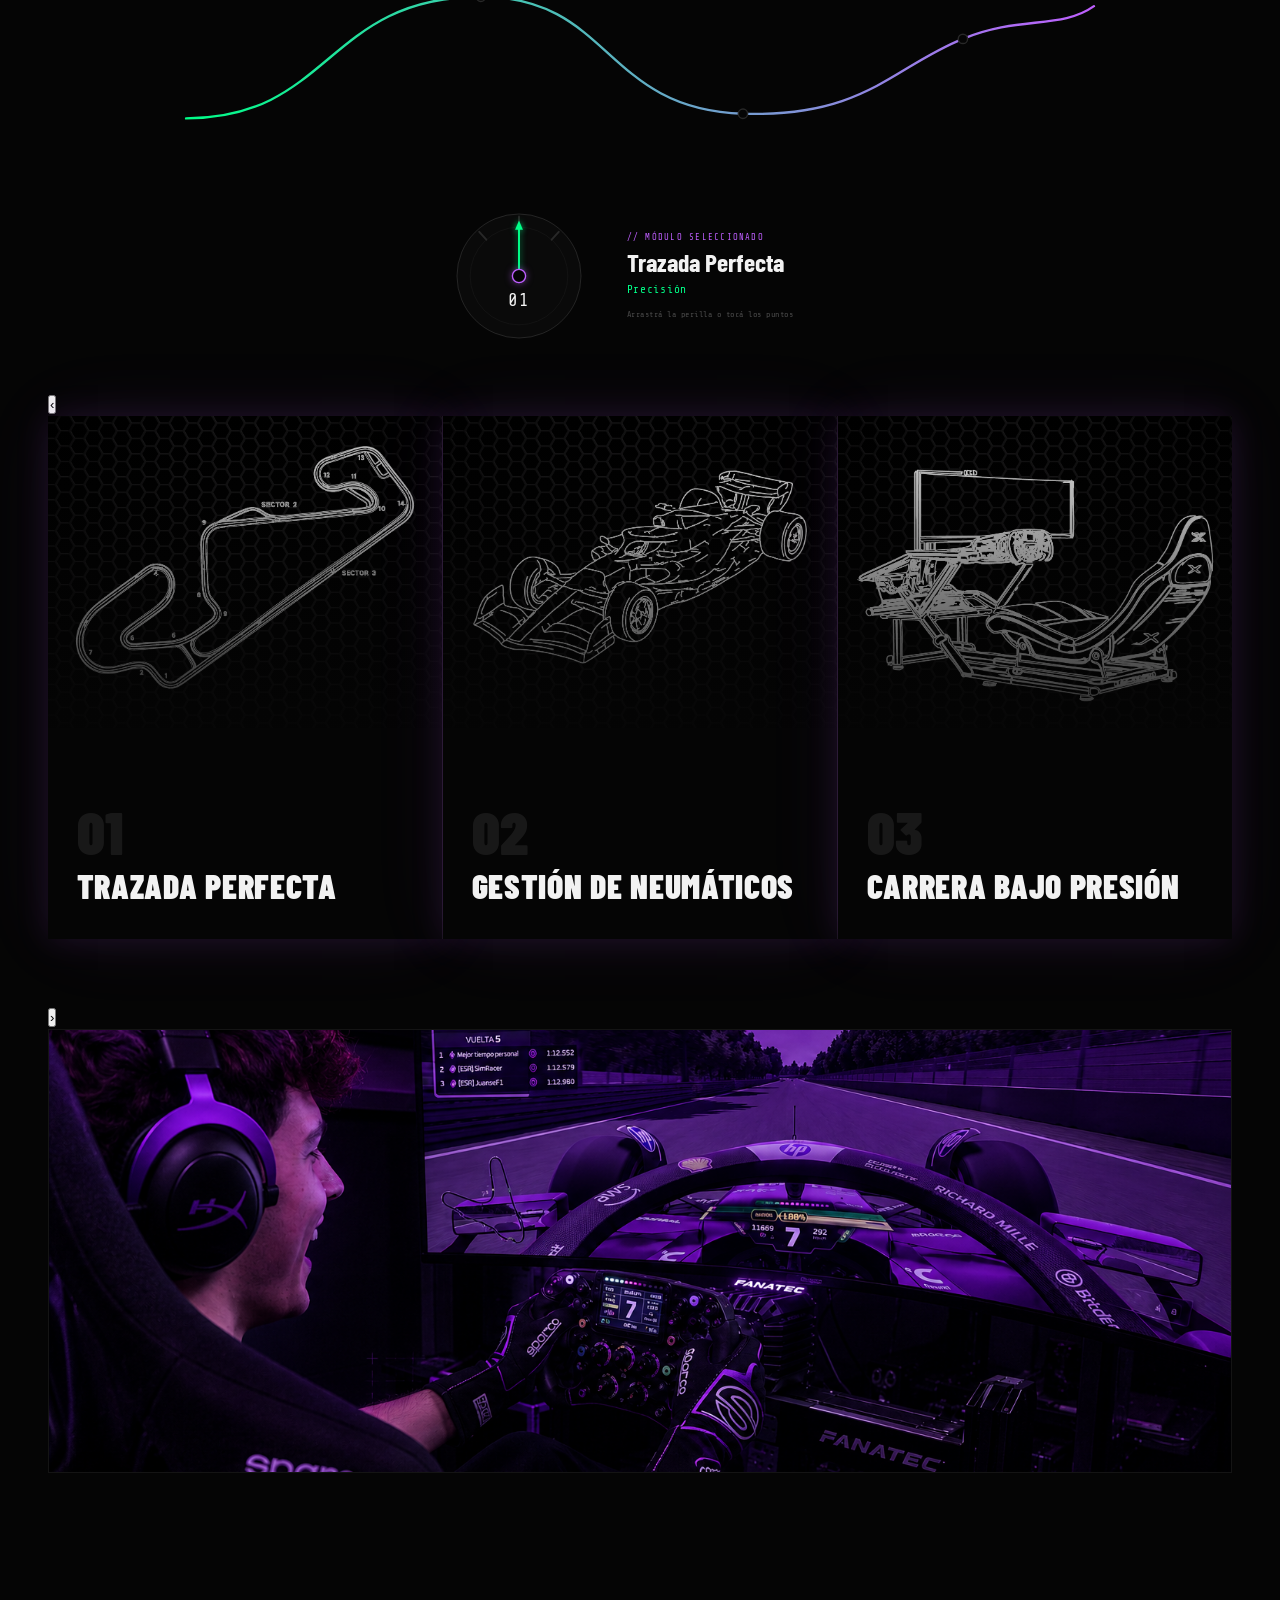
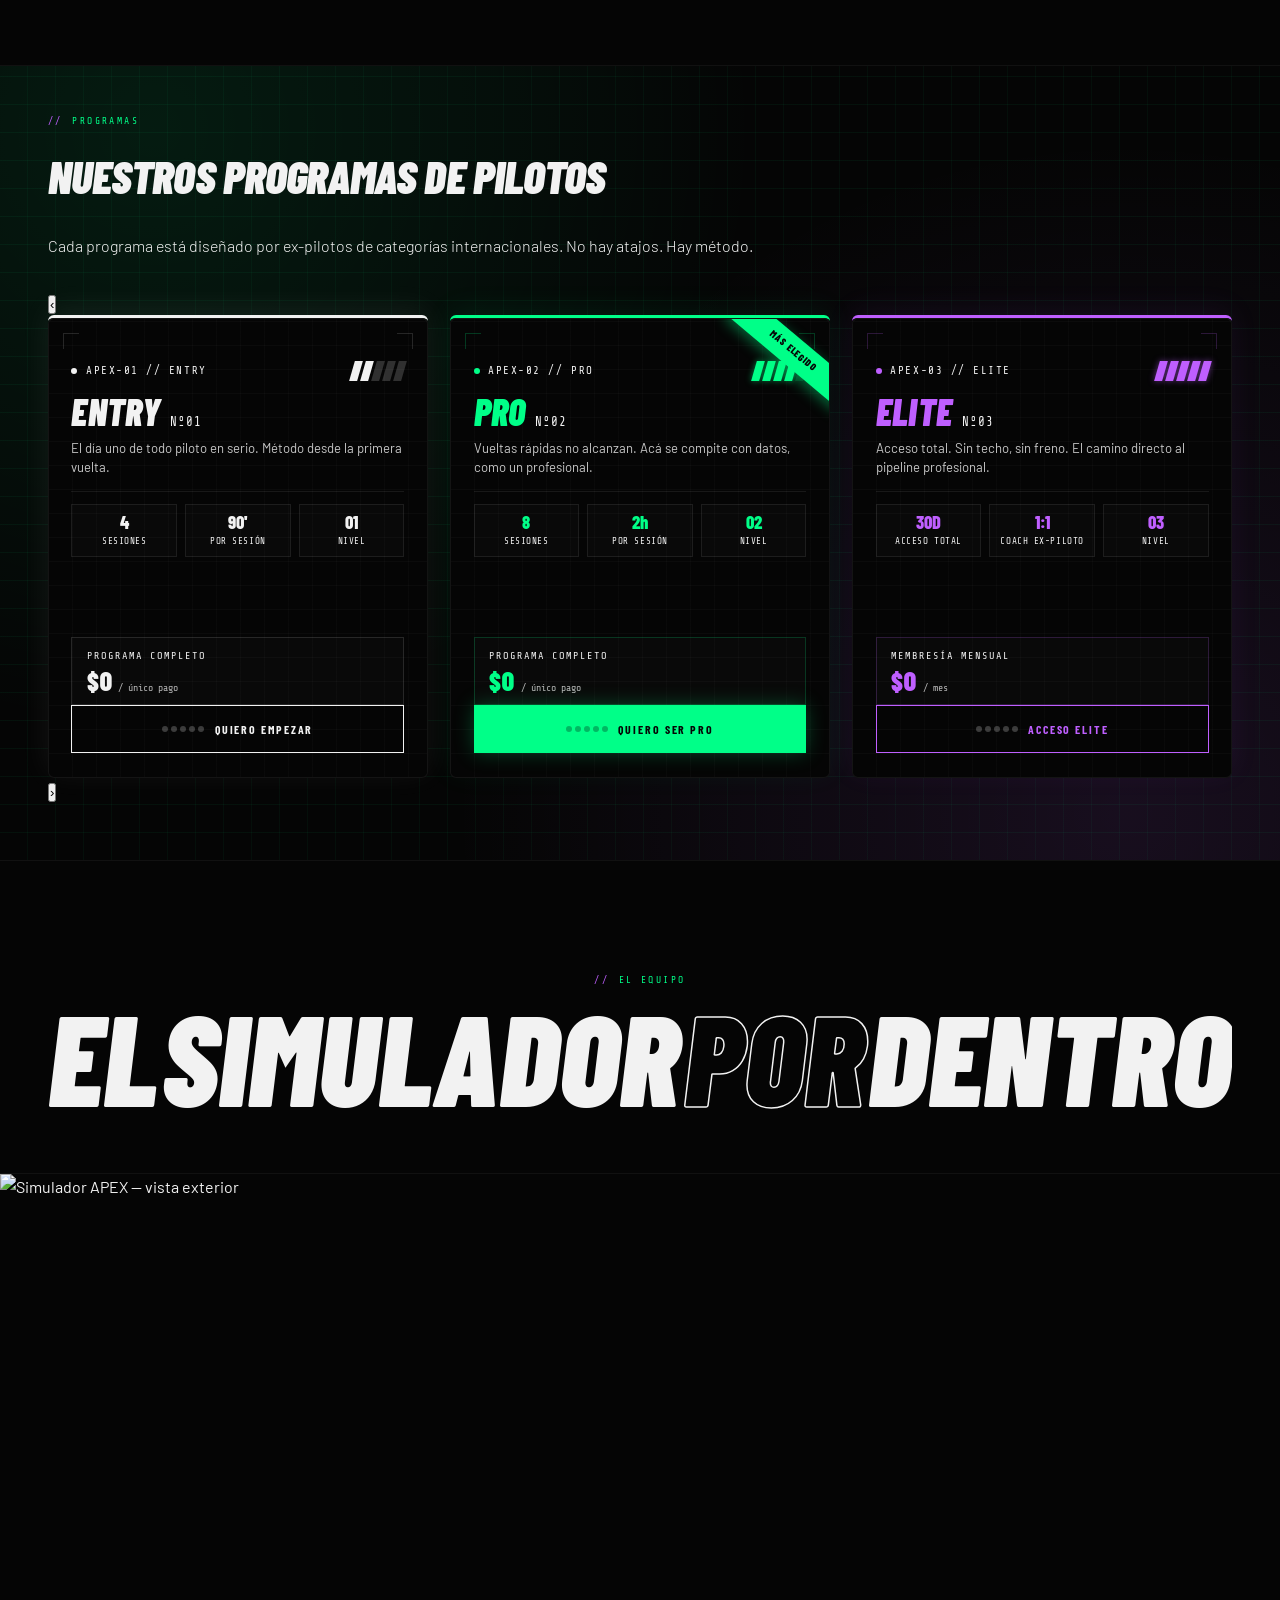
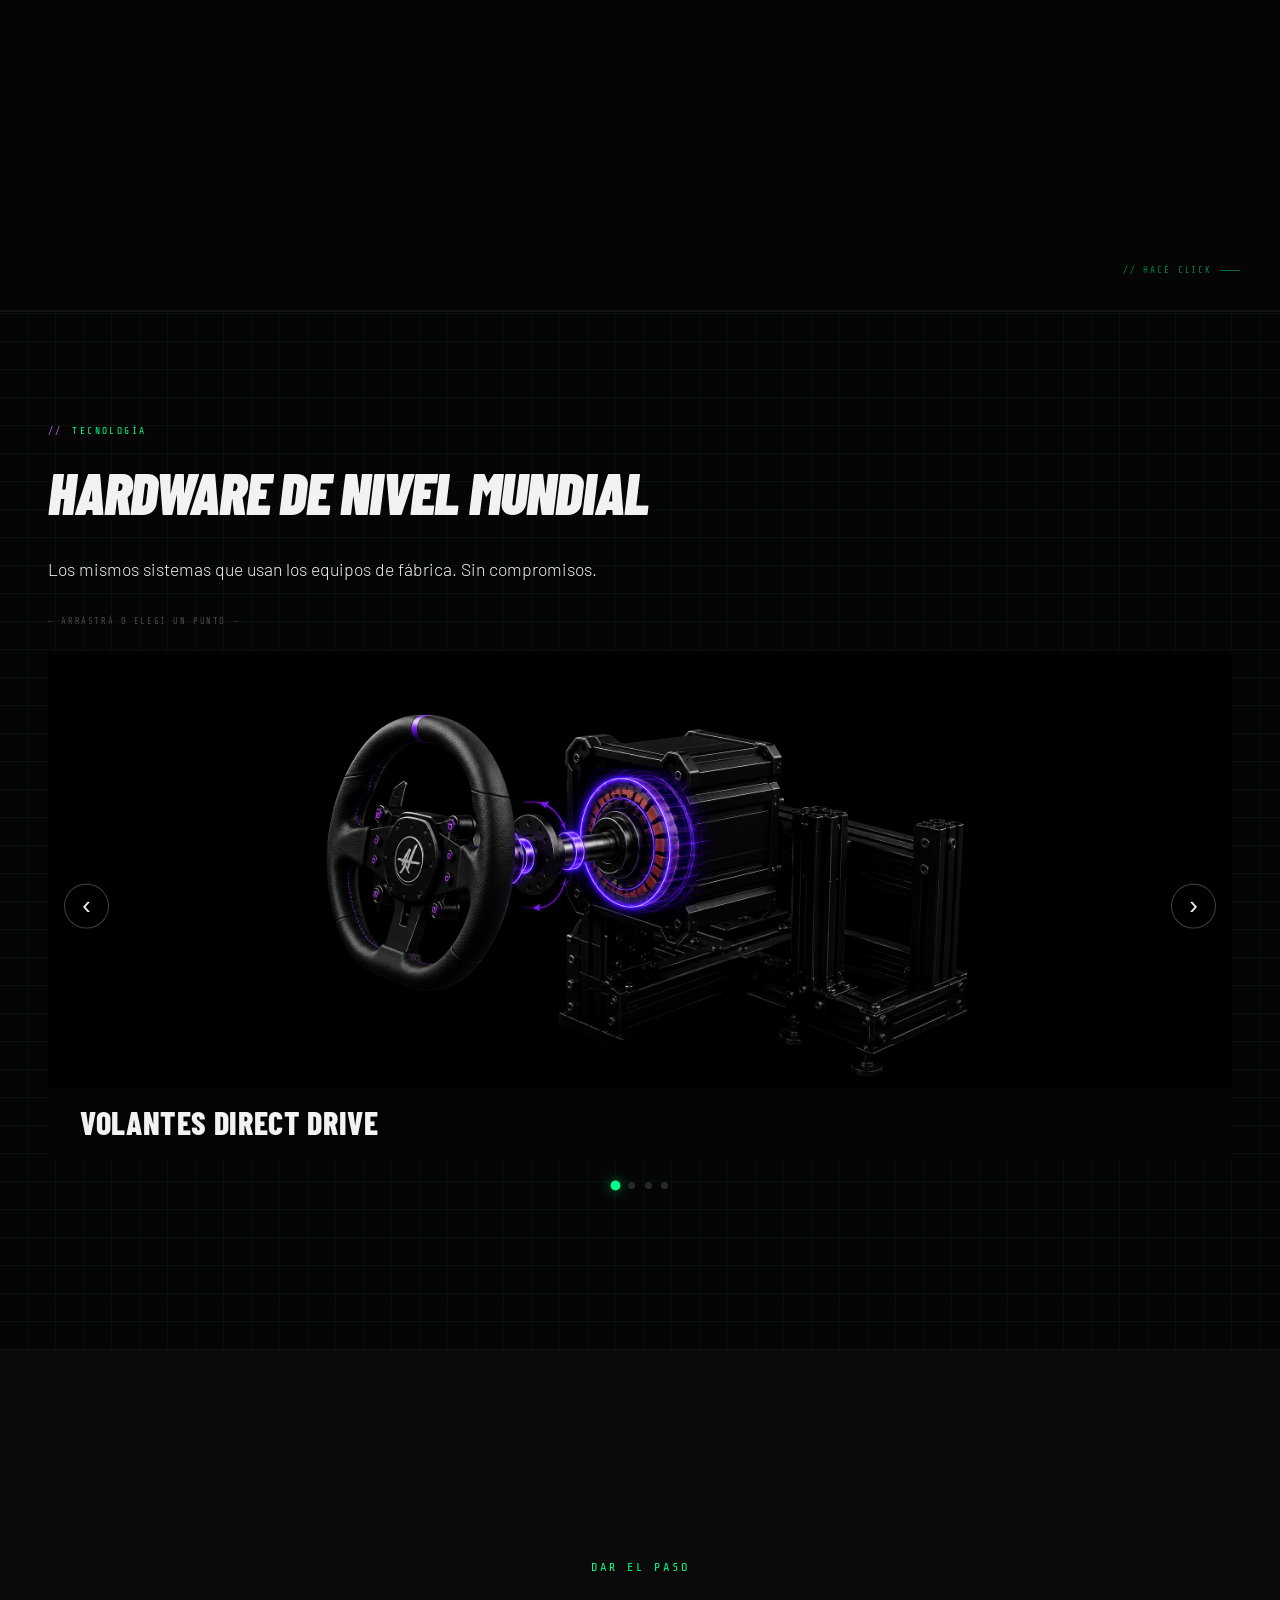
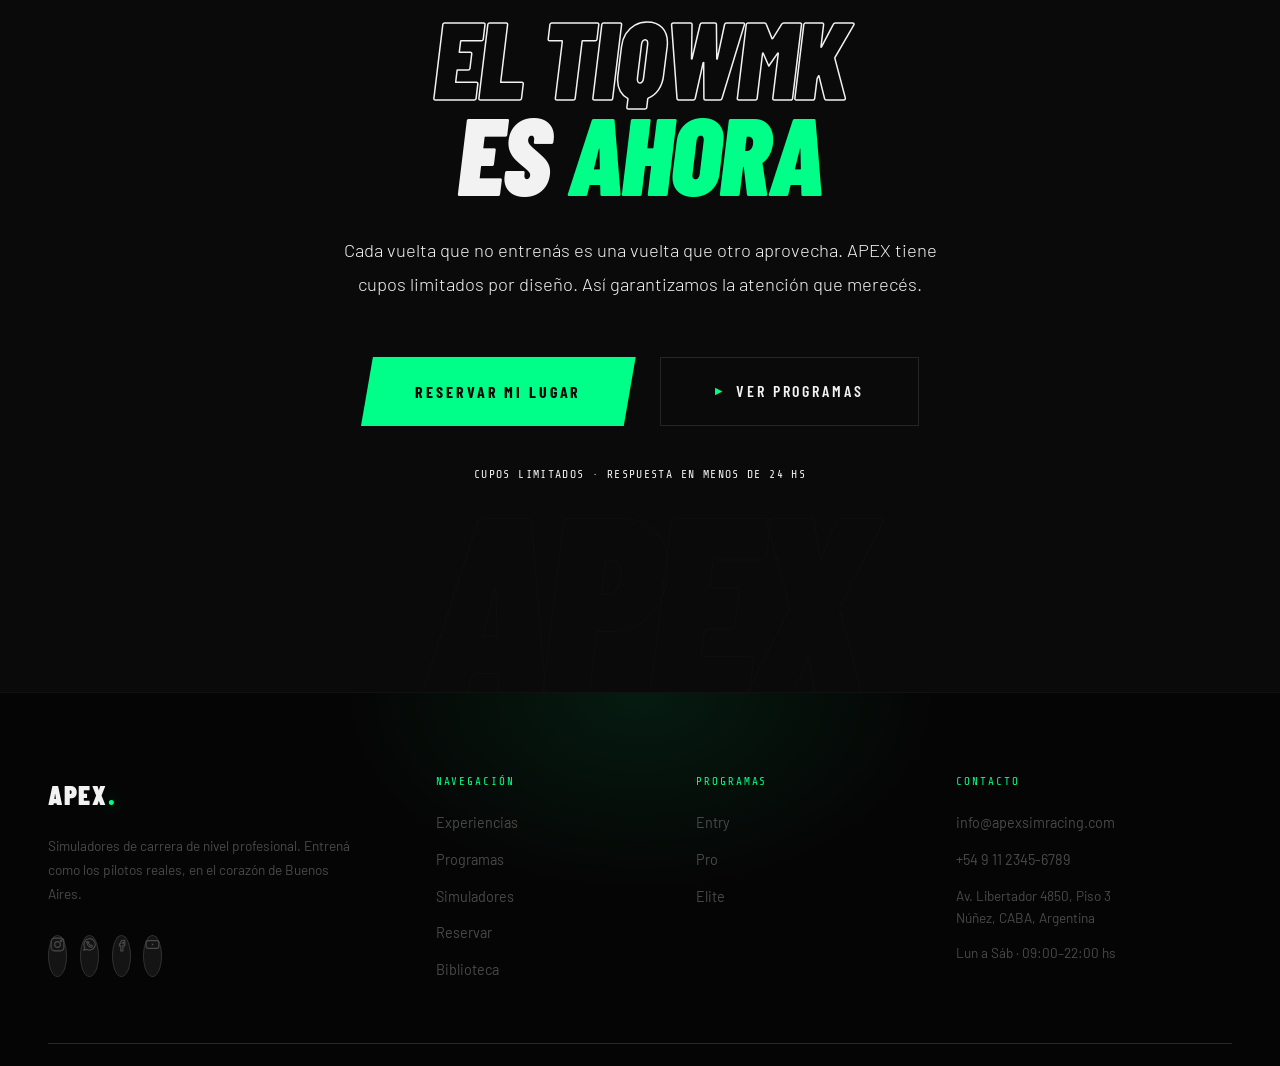
==== commit e25d0b78: "Update index.html" ====
--- a/index.html
+++ b/index.html
@@ -267,6 +267,8 @@
     </div>
   </div>
 
+  <div class="exp-carousel-wrap">
+  <button class="carousel-arrow exp-arrow-prev" type="button" aria-label="Circuito anterior">‹</button>
   <div class="exp-circuits reveal d1">
     <div class="exp-circuit" data-idx="0" role="button" tabindex="0" aria-label="Ver detalle: Trazada Perfecta">
       <div class="exp-circuit-inner">
@@ -367,6 +369,8 @@
       </div>
     </div>
   </div>
+  <button class="carousel-arrow exp-arrow-next" type="button" aria-label="Circuito siguiente">›</button>
+  </div>
 
   <div class="exp-carousel-dots" aria-hidden="true"></div>
 
@@ -387,6 +391,8 @@
     <p class="sec-sub reveal d2">Cada programa está diseñado por ex-pilotos de categorías internacionales. No hay atajos. Hay método.</p>
   </div>
 
+  <div class="prog-carousel-wrap">
+  <button class="carousel-arrow prog-arrow-prev" type="button" aria-label="Programa anterior">‹</button>
   <div class="prog-cards">
 
     <!-- ENTRY -->
@@ -636,6 +642,8 @@
       </div>
     </div>
 
+  </div>
+  <button class="carousel-arrow prog-arrow-next" type="button" aria-label="Programa siguiente">›</button>
   </div>
 
   <div class="prog-carousel-dots" aria-hidden="true"></div>
@@ -779,6 +787,7 @@
       <a href="#programas">Programas</a>
       <a href="#tecnologia">Simuladores</a>
       <a href="#cta">Reservar</a>
+      <a href="biblioteca.html">Biblioteca</a>
     </div>
 
     <div class="footer-col">
--- a/style.css
+++ b/style.css
@@ -1886,3 +1886,250 @@
   .hl-green{animation:none}
   .loader-logo{animation:none}
 }
+
+/* ══════════════════════════════════════════════════════
+   NUEVO: CURSOR TRAIL — estela de velocidad
+══════════════════════════════════════════════════════ */
+#cursor-trail{
+  position:fixed;top:0;left:0;width:0;height:0;pointer-events:none;z-index:9998;
+}
+.trail-dot{
+  position:fixed;top:0;left:0;width:4px;height:4px;border-radius:50%;
+  background:var(--green);pointer-events:none;z-index:9998;
+  transform:translate(-50%,-50%);
+  box-shadow:0 0 6px rgba(0,255,136,.8);
+  will-change:transform,opacity;
+}
+
+/* ══════════════════════════════════════════════════════
+   NUEVO: SECTOR HUD — barra horizontal inferior, sin apoyarse en nada
+══════════════════════════════════════════════════════ */
+#sector-hud{
+  position:fixed;left:50%;bottom:1.1rem;
+  transform:translate(-50%,14px);
+  z-index:400;
+  width:min(760px,92vw);
+  background:rgba(8,8,8,.55);
+  border:1px solid rgba(255,255,255,.08);
+  border-radius:999px;
+  backdrop-filter:blur(10px);
+  -webkit-backdrop-filter:blur(10px);
+  font-family:var(--ff-mono);
+  opacity:0;
+  transition:opacity .6s ease, transform .6s ease;
+  pointer-events:none;
+  overflow:hidden;
+}
+#sector-hud.sh-visible{
+  opacity:1;
+  transform:translate(-50%,0);
+  pointer-events:auto;
+}
+.sh-inner{
+  display:flex;align-items:center;justify-content:center;gap:1.6rem;
+  padding:.6rem 1.4rem;
+}
+.sh-row{display:flex;align-items:center;gap:.4rem;flex-shrink:0}
+.sh-lbl{font-size:.48rem;letter-spacing:.12em;text-transform:uppercase;color:var(--muted)}
+.sh-val{font-size:.75rem;color:var(--green);letter-spacing:.03em;
+  text-shadow:0 0 8px rgba(0,255,136,.35)}
+.sh-best .sh-val{color:var(--violet);text-shadow:0 0 8px rgba(191,95,255,.35)}
+.sh-sectors{
+  display:flex;align-items:center;gap:1rem;
+  border-left:1px solid rgba(255,255,255,.08);
+  border-right:1px solid rgba(255,255,255,.08);
+  padding:0 1.2rem;
+  overflow-x:auto;
+  scrollbar-width:none;
+}
+.sh-sectors::-webkit-scrollbar{display:none}
+.sh-sector{
+  display:flex;align-items:center;gap:.35rem;
+  font-size:.56rem;letter-spacing:.05em;color:var(--muted);white-space:nowrap;
+  transition:color .3s ease;
+}
+.sh-sector .sh-tag{
+  font-weight:700;color:var(--muted2);
+  transition:color .3s ease,text-shadow .3s ease;
+}
+.sh-sector.sh-active{color:var(--white)}
+.sh-sector.sh-active .sh-tag{color:var(--green);text-shadow:0 0 8px rgba(0,255,136,.6)}
+.sh-sector.sh-done .sh-tag{color:var(--green-dim)}
+.sh-sector .sh-name{display:none}
+.sh-sector.sh-active .sh-name{display:inline}
+.sh-track{position:relative;height:2px;width:100%;background:rgba(255,255,255,.06)}
+.sh-track-fill{
+  position:absolute;left:0;top:0;bottom:0;width:0%;
+  background:linear-gradient(90deg,var(--green),var(--violet));
+  box-shadow:0 0 8px rgba(0,255,136,.5);
+  transition:width .1s linear;
+}
+@media(max-width:640px){
+  .sh-inner{gap:.9rem;padding:.55rem 1rem}
+  .sh-best{display:none}
+  .sh-sectors{padding:0 .8rem;gap:.7rem}
+}
+
+/* ══════════════════════════════════════════════════════
+   NUEVO: COUNT-UP para precios
+══════════════════════════════════════════════════════ */
+.count-up{display:inline-block;font-variant-numeric:tabular-nums}
+
+/* ══════════════════════════════════════════════════════
+   NUEVO: LÍNEA IDEAL — animación insignia en Experiencias
+══════════════════════════════════════════════════════ */
+.apex-line-wrap{
+  position:relative;
+  max-width:1000px;margin:0 auto 2.5rem;
+  padding:0 2rem;
+}
+.apex-line-svg{
+  width:100%;height:auto;display:block;
+  overflow:visible;
+}
+.apex-track-path{
+  fill:none;
+  stroke:url(#apexGrad);
+  stroke-width:2.5;
+  stroke-linecap:round;
+  transition:stroke-dashoffset 2s cubic-bezier(.16,.7,.2,1);
+}
+.apex-marker{
+  fill:var(--black);
+  stroke:var(--muted2);
+  stroke-width:1.5;
+  transition:stroke .4s ease, fill .4s ease;
+  transform-origin:center;
+  transform-box:fill-box;
+}
+.apex-line-wrap.apex-in .apex-marker{
+  animation:apexMarkerPulse 4.2s ease-in-out infinite;
+}
+.apex-line-wrap.apex-in .apex-marker:nth-child(2){animation-delay:.35s}
+.apex-line-wrap.apex-in .apex-marker:nth-child(3){animation-delay:.75s}
+@keyframes apexMarkerPulse{
+  0%,85%,100%{stroke:var(--muted2);fill:var(--black);transform:scale(1)}
+  90%{stroke:var(--green);fill:var(--green);transform:scale(1.6)}
+  95%{stroke:var(--violet);fill:var(--violet);transform:scale(1.1)}
+}
+.apex-dot-group{
+  opacity:0;
+  transition:opacity .6s ease .6s;
+}
+.apex-line-wrap.apex-in .apex-dot-group{opacity:1}
+.apex-dot-1{fill:var(--green)}
+.apex-dot-2{fill:var(--green);opacity:.55}
+.apex-dot-3{fill:var(--violet);opacity:.3}
+.apex-line-label{
+  position:absolute;left:2rem;bottom:-1.4rem;
+  font-family:var(--ff-mono);font-size:.6rem;letter-spacing:.14em;
+  color:var(--muted);text-transform:uppercase;
+  opacity:0;transform:translateY(6px);
+  transition:opacity .6s ease .8s, transform .6s ease .8s;
+}
+.apex-line-wrap.apex-in .apex-line-label{opacity:1;transform:translateY(0)}
+@media(max-width:768px){
+  .apex-line-wrap{padding:0 1.2rem;margin-bottom:2rem}
+  .apex-line-label{left:1.2rem}
+}
+@media(prefers-reduced-motion:reduce){
+  .apex-track-path{transition:none}
+  .apex-marker,.apex-dot-group,.apex-line-label{animation:none !important;transition:none !important}
+}
+
+/* ══════════════════════════════════════════════════════
+   NUEVO: CIRCUIT SELECTOR — perilla de modo de manejo
+══════════════════════════════════════════════════════ */
+.circuit-selector{
+  display:flex;align-items:center;justify-content:center;
+  gap:2.6rem;
+  max-width:640px;margin:0 auto 3rem;
+  padding:0 2rem;
+  flex-wrap:wrap;
+}
+.cs-dial-wrap{
+  position:relative;width:132px;height:132px;flex-shrink:0;
+  cursor:grab;touch-action:none;user-select:none;
+  outline:none;
+}
+.cs-dial-wrap:active{cursor:grabbing}
+.cs-dial-wrap:focus-visible .cs-ring-outer{stroke:var(--green)}
+.cs-dial{width:100%;height:100%;display:block;overflow:visible}
+.cs-ring-outer{
+  fill:rgba(255,255,255,.02);
+  stroke:rgba(255,255,255,.12);
+  stroke-width:1.5;
+  transition:stroke .3s ease;
+}
+.cs-ring-inner{
+  fill:none;
+  stroke:rgba(255,255,255,.06);
+  stroke-width:1;
+}
+.cs-tick{
+  stroke:var(--muted2);
+  stroke-width:3;
+  stroke-linecap:round;
+  transition:stroke .35s ease;
+}
+.cs-tick-group[data-angle="-42"]{transform:rotate(-42deg);transform-origin:100px 100px}
+.cs-tick-group[data-angle="0"]{transform:rotate(0deg);transform-origin:100px 100px}
+.cs-tick-group[data-angle="42"]{transform:rotate(42deg);transform-origin:100px 100px}
+.cs-tick-group.cs-tick-active .cs-tick{
+  stroke:var(--green);
+  filter:drop-shadow(0 0 4px rgba(0,255,136,.7));
+}
+.cs-needle-group{
+  transform-origin:100px 100px;
+  transform:rotate(0deg);
+  transition:transform .55s cubic-bezier(.2,1.1,.3,1);
+}
+.cs-dial-wrap.cs-dragging .cs-needle-group{transition:none}
+.cs-needle{stroke:var(--green);stroke-width:3;stroke-linecap:round;
+  filter:drop-shadow(0 0 5px rgba(0,255,136,.6))}
+.cs-needle-tip{fill:var(--green);filter:drop-shadow(0 0 5px rgba(0,255,136,.6))}
+.cs-hub{
+  fill:var(--black);stroke:var(--violet);stroke-width:2;
+  filter:drop-shadow(0 0 6px rgba(191,95,255,.5));
+}
+.cs-dial-num{
+  position:absolute;left:50%;top:68%;transform:translate(-50%,-50%);
+  font-family:var(--ff-mono);font-size:1.1rem;color:var(--white);
+  letter-spacing:.05em;pointer-events:none;
+}
+.cs-readout{
+  display:flex;flex-direction:column;gap:.3rem;
+  min-width:200px;
+}
+.cs-readout-eyebrow{
+  font-family:var(--ff-mono);font-size:.55rem;letter-spacing:.14em;
+  text-transform:uppercase;color:var(--violet);
+}
+.cs-readout-name{
+  font-family:var(--ff-display);font-weight:700;font-size:1.6rem;
+  color:var(--white);line-height:1.05;
+  transition:opacity .25s ease, transform .25s ease;
+}
+.cs-readout-tag{
+  font-family:var(--ff-mono);font-size:.7rem;letter-spacing:.06em;
+  color:var(--green);
+  transition:opacity .25s ease, transform .25s ease;
+}
+.cs-readout.cs-swap .cs-readout-name,
+.cs-readout.cs-swap .cs-readout-tag{opacity:0;transform:translateY(6px)}
+.cs-readout-hint{
+  font-family:var(--ff-mono);font-size:.52rem;letter-spacing:.06em;
+  color:var(--muted);margin-top:.3rem;
+}
+/* resalta la tarjeta que coincide con la perilla */
+.exp-circuit.cs-highlight .exp-circuit-front{
+  box-shadow:0 0 0 1.5px var(--green), 0 0 24px rgba(0,255,136,.25);
+}
+@media(max-width:640px){
+  .circuit-selector{gap:1.4rem;margin-bottom:2.2rem}
+  .cs-dial-wrap{width:104px;height:104px}
+  .cs-readout-name{font-size:1.25rem}
+}
+@media(prefers-reduced-motion:reduce){
+  .cs-needle-group{transition:none}
+}
